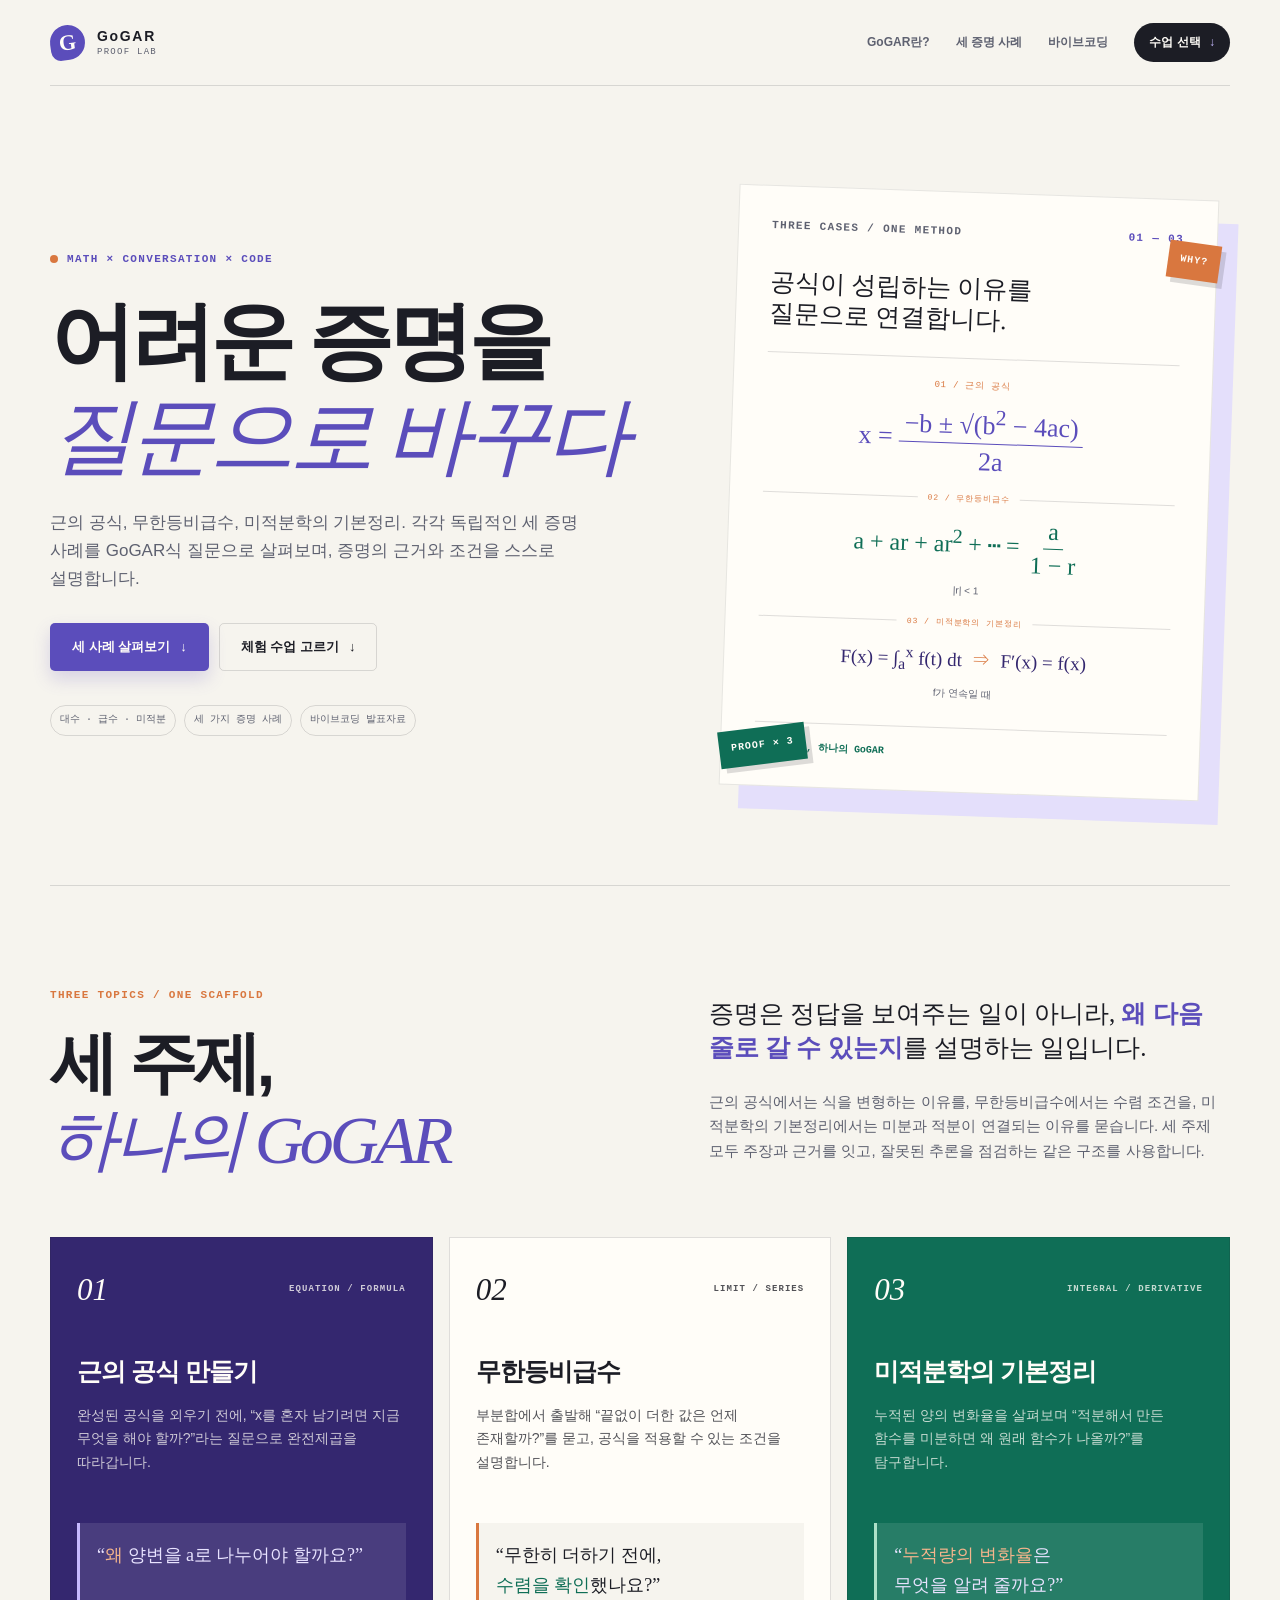
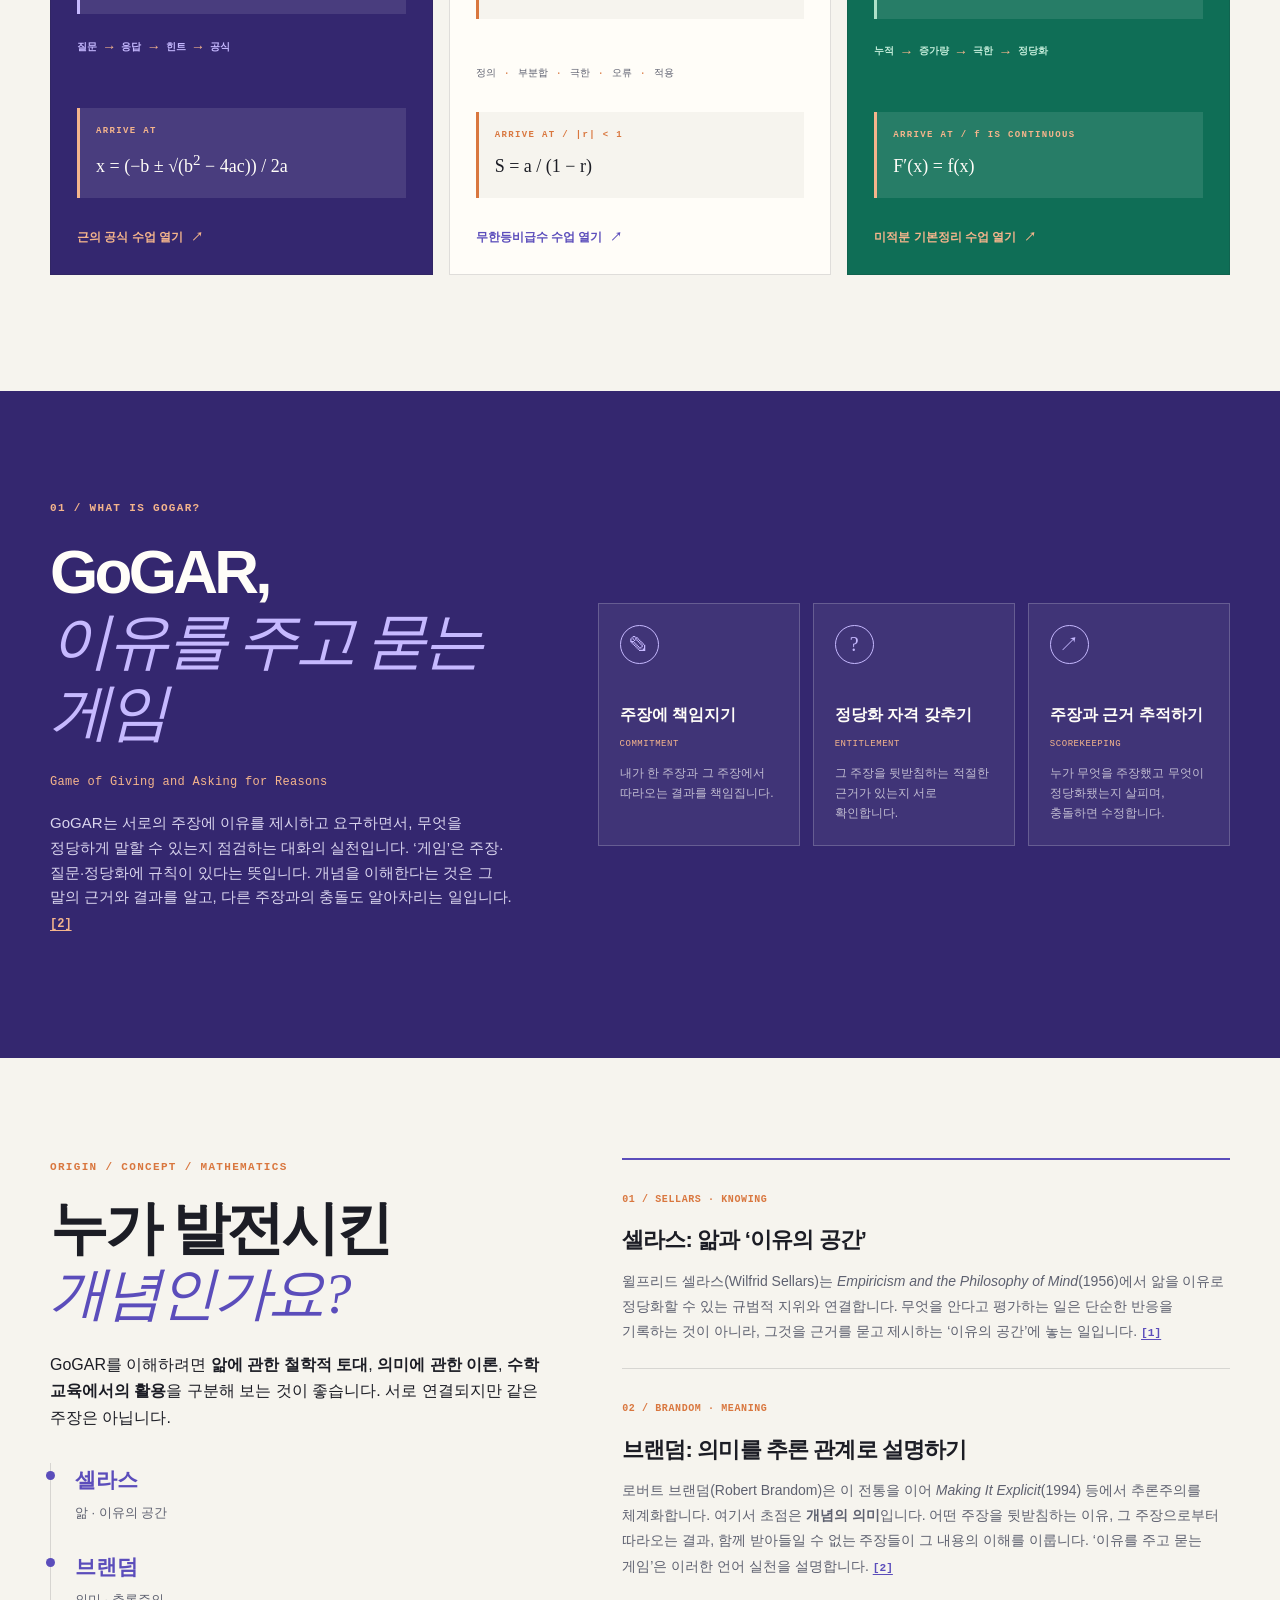
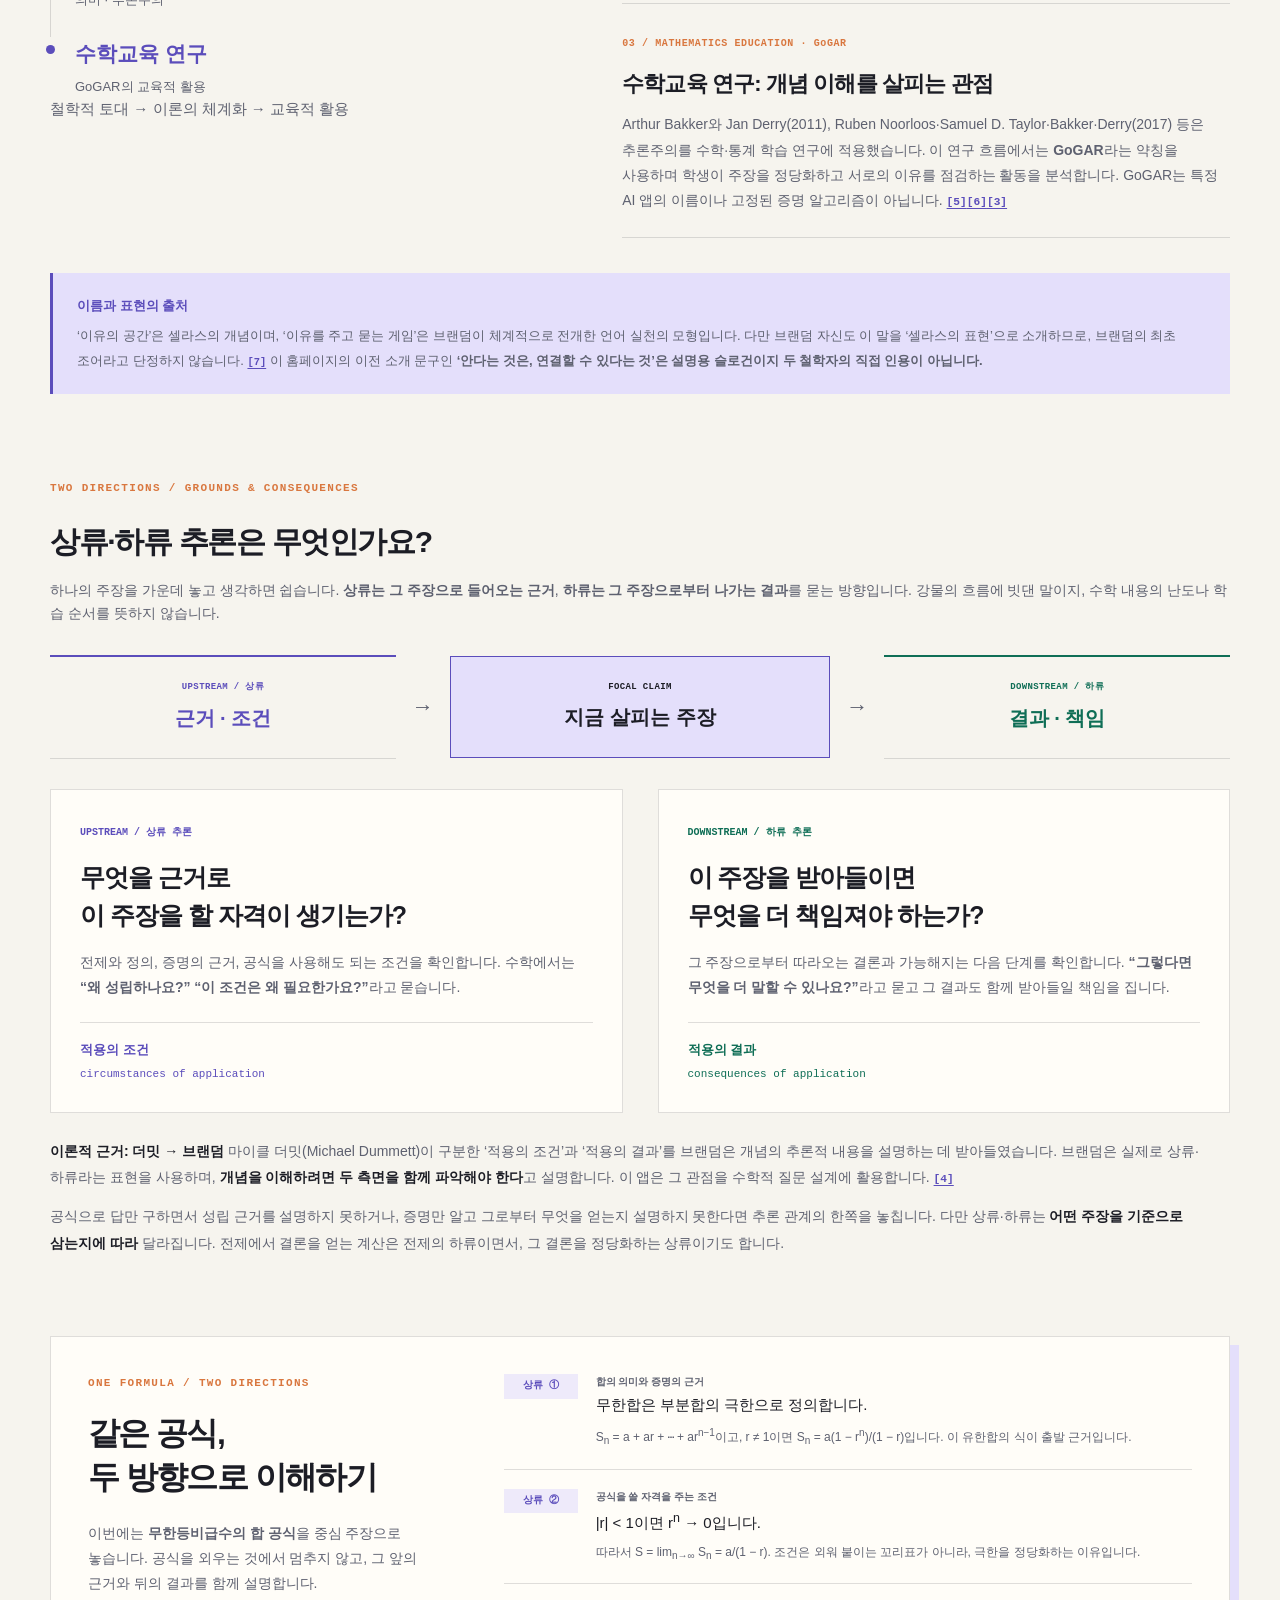
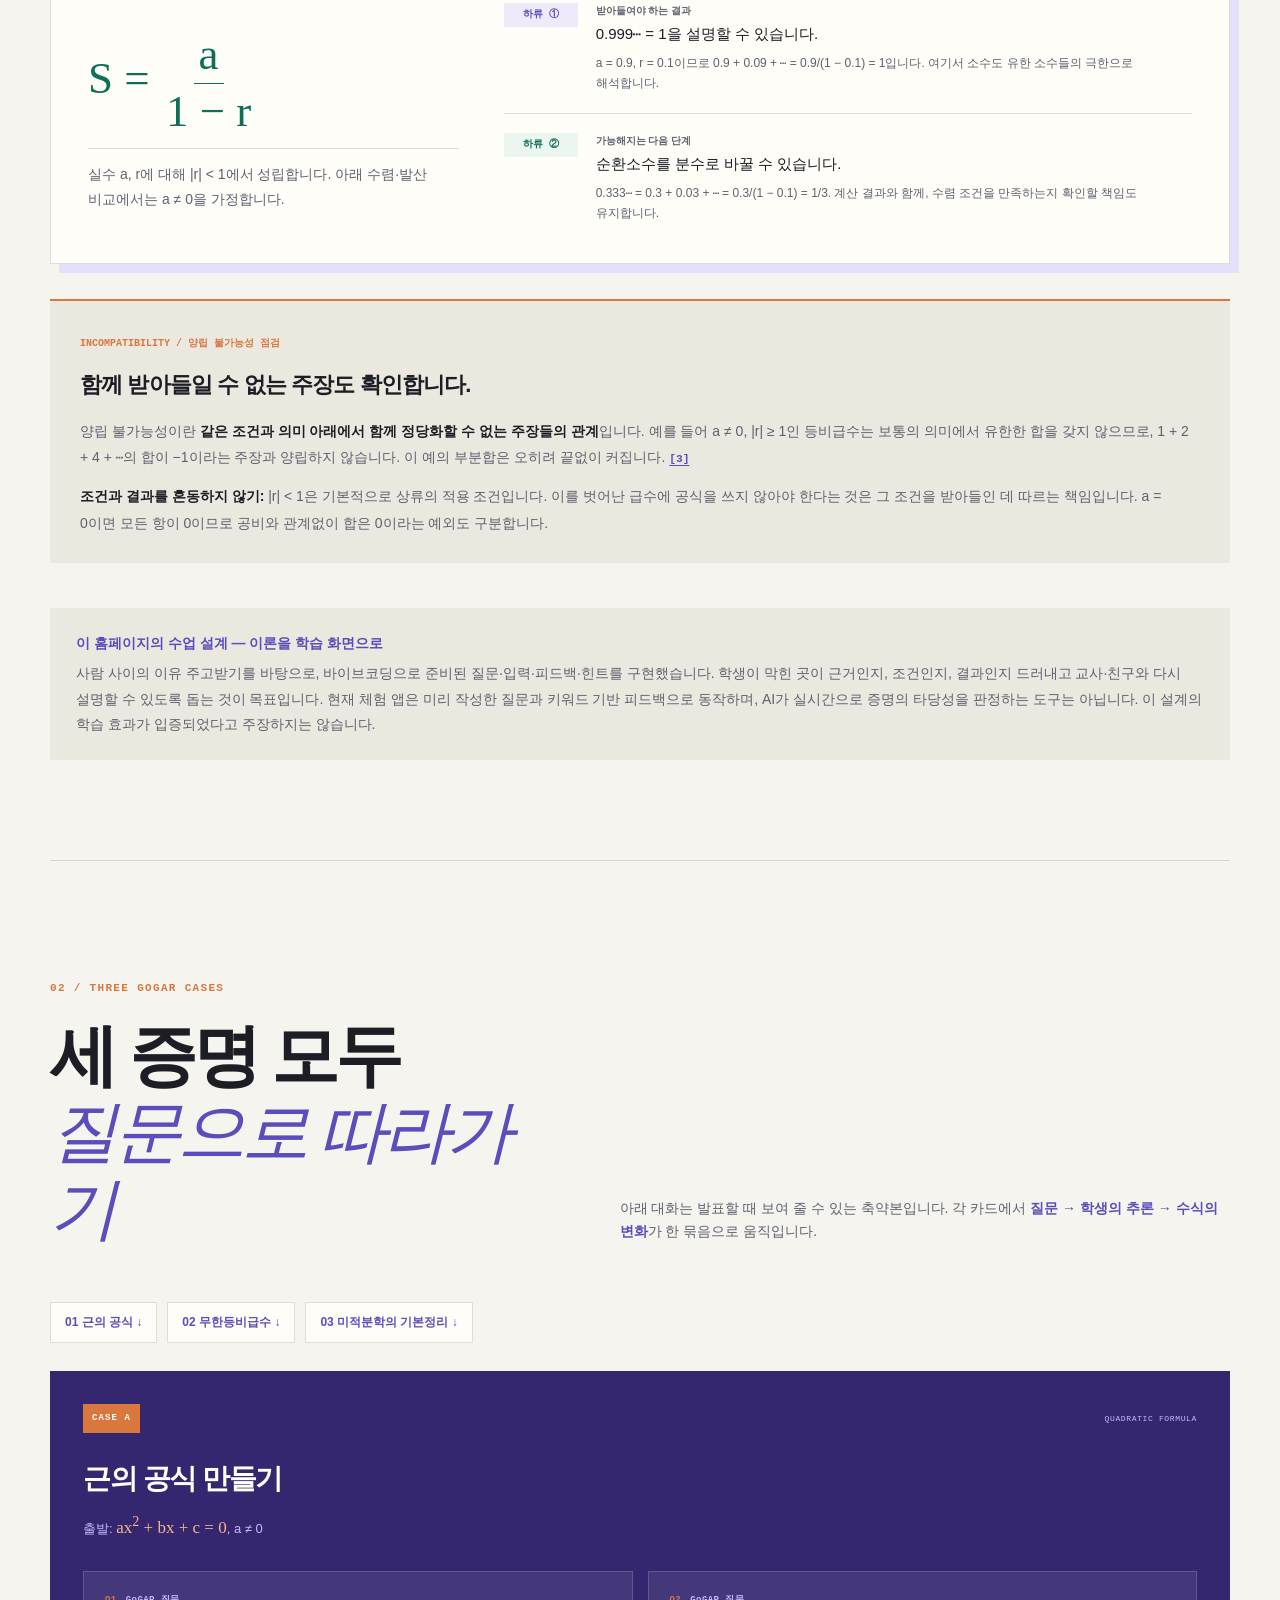
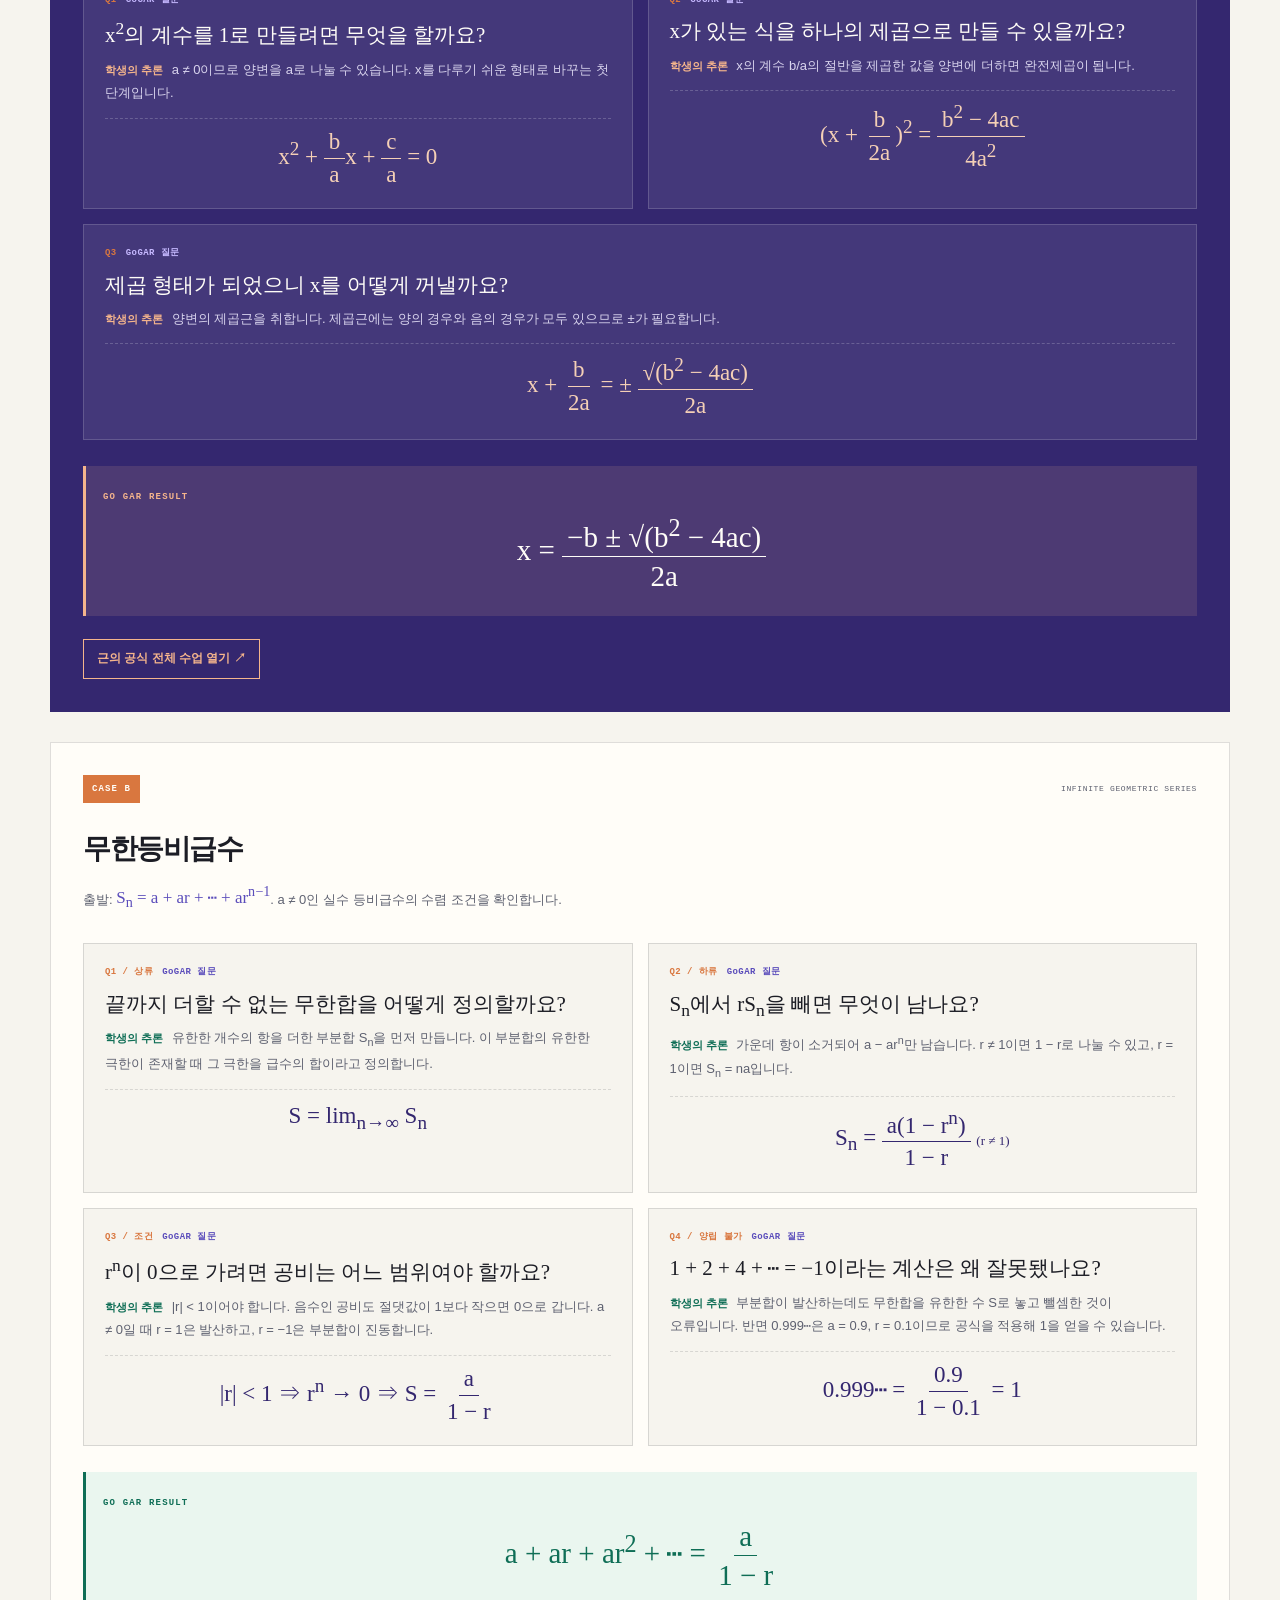
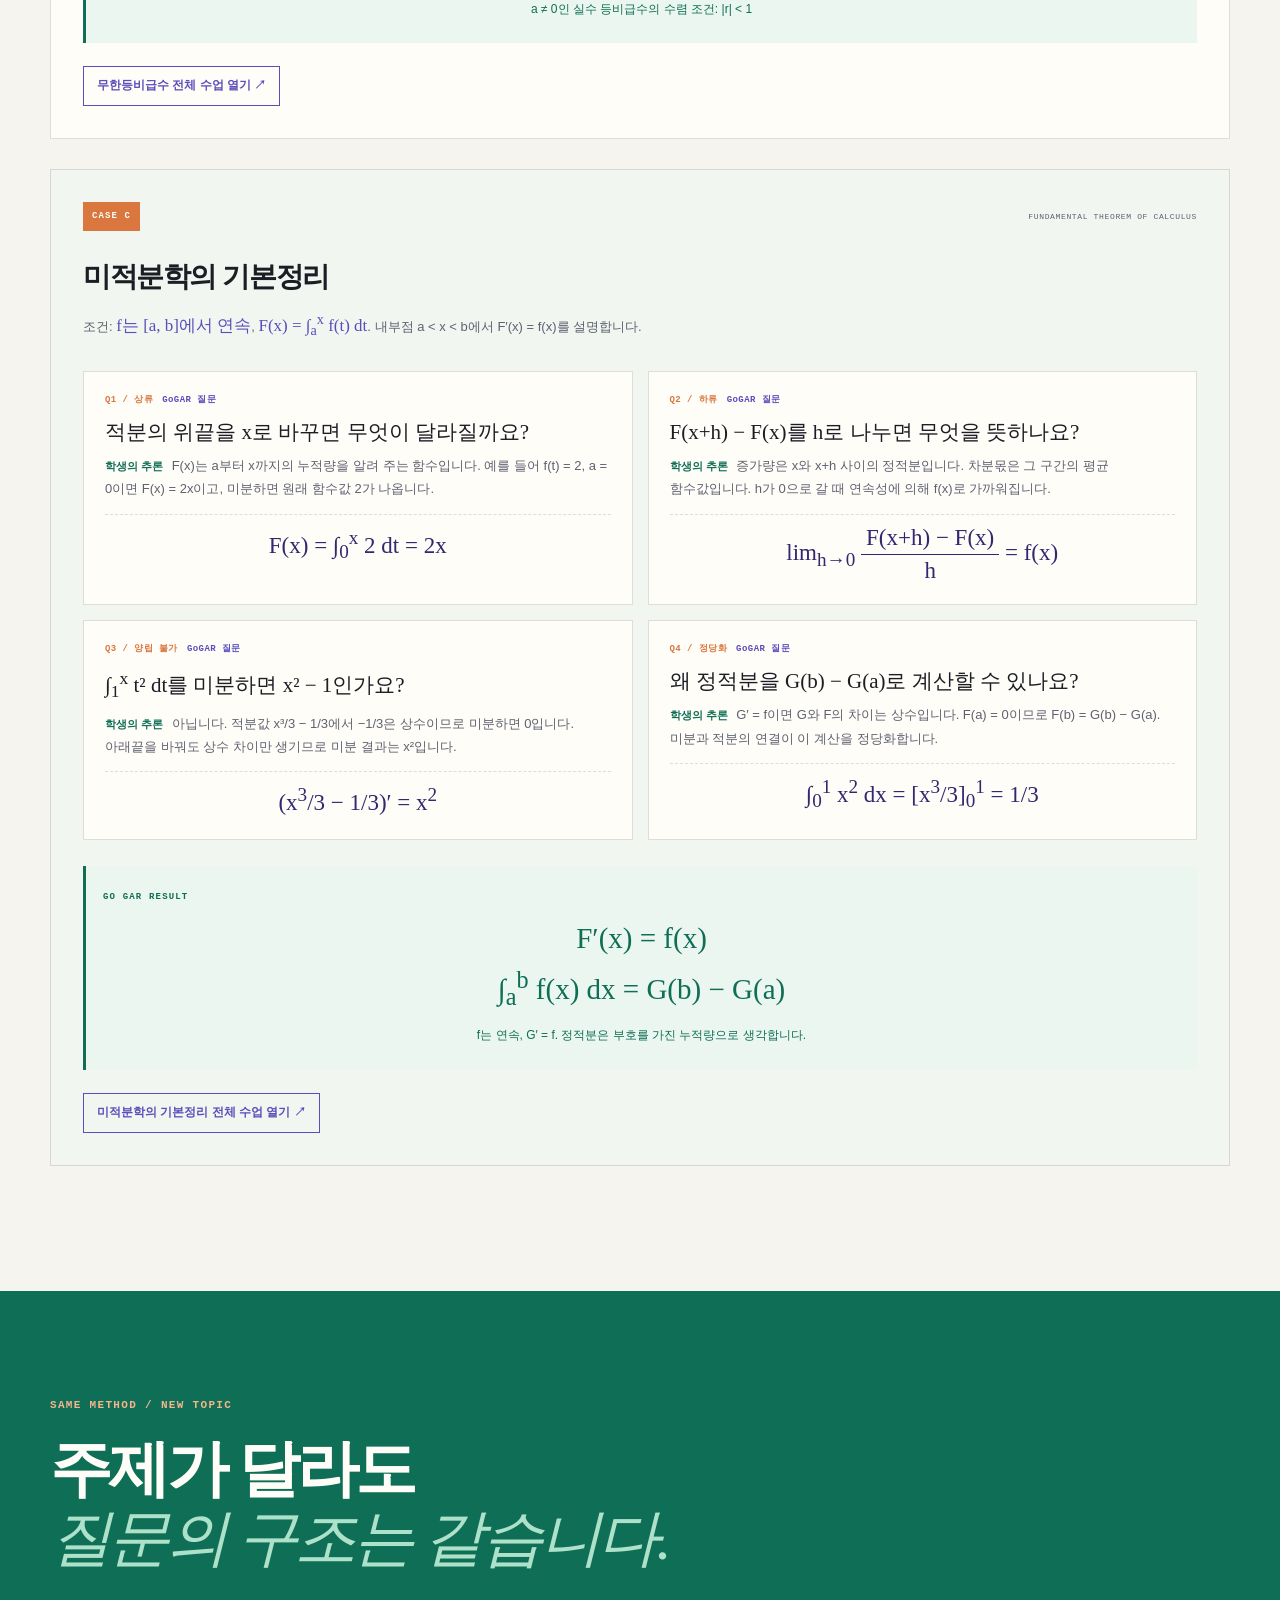
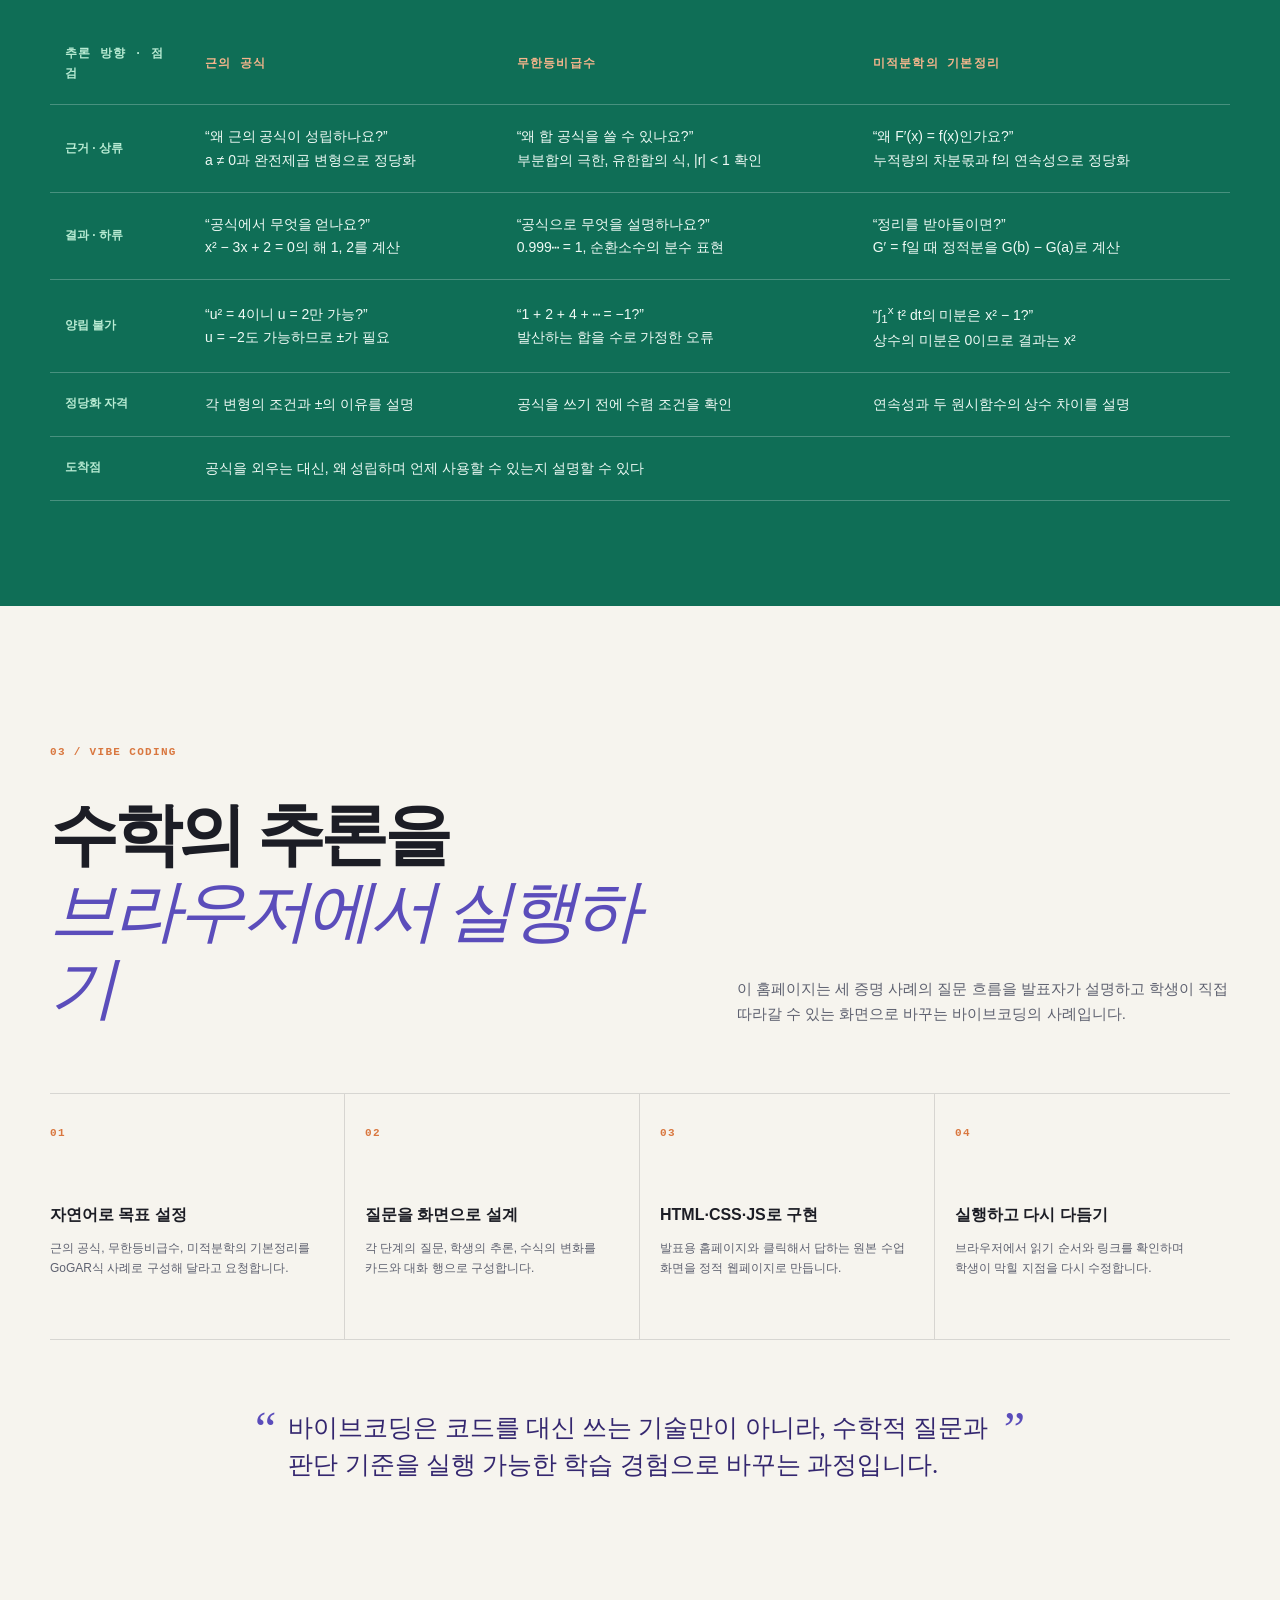
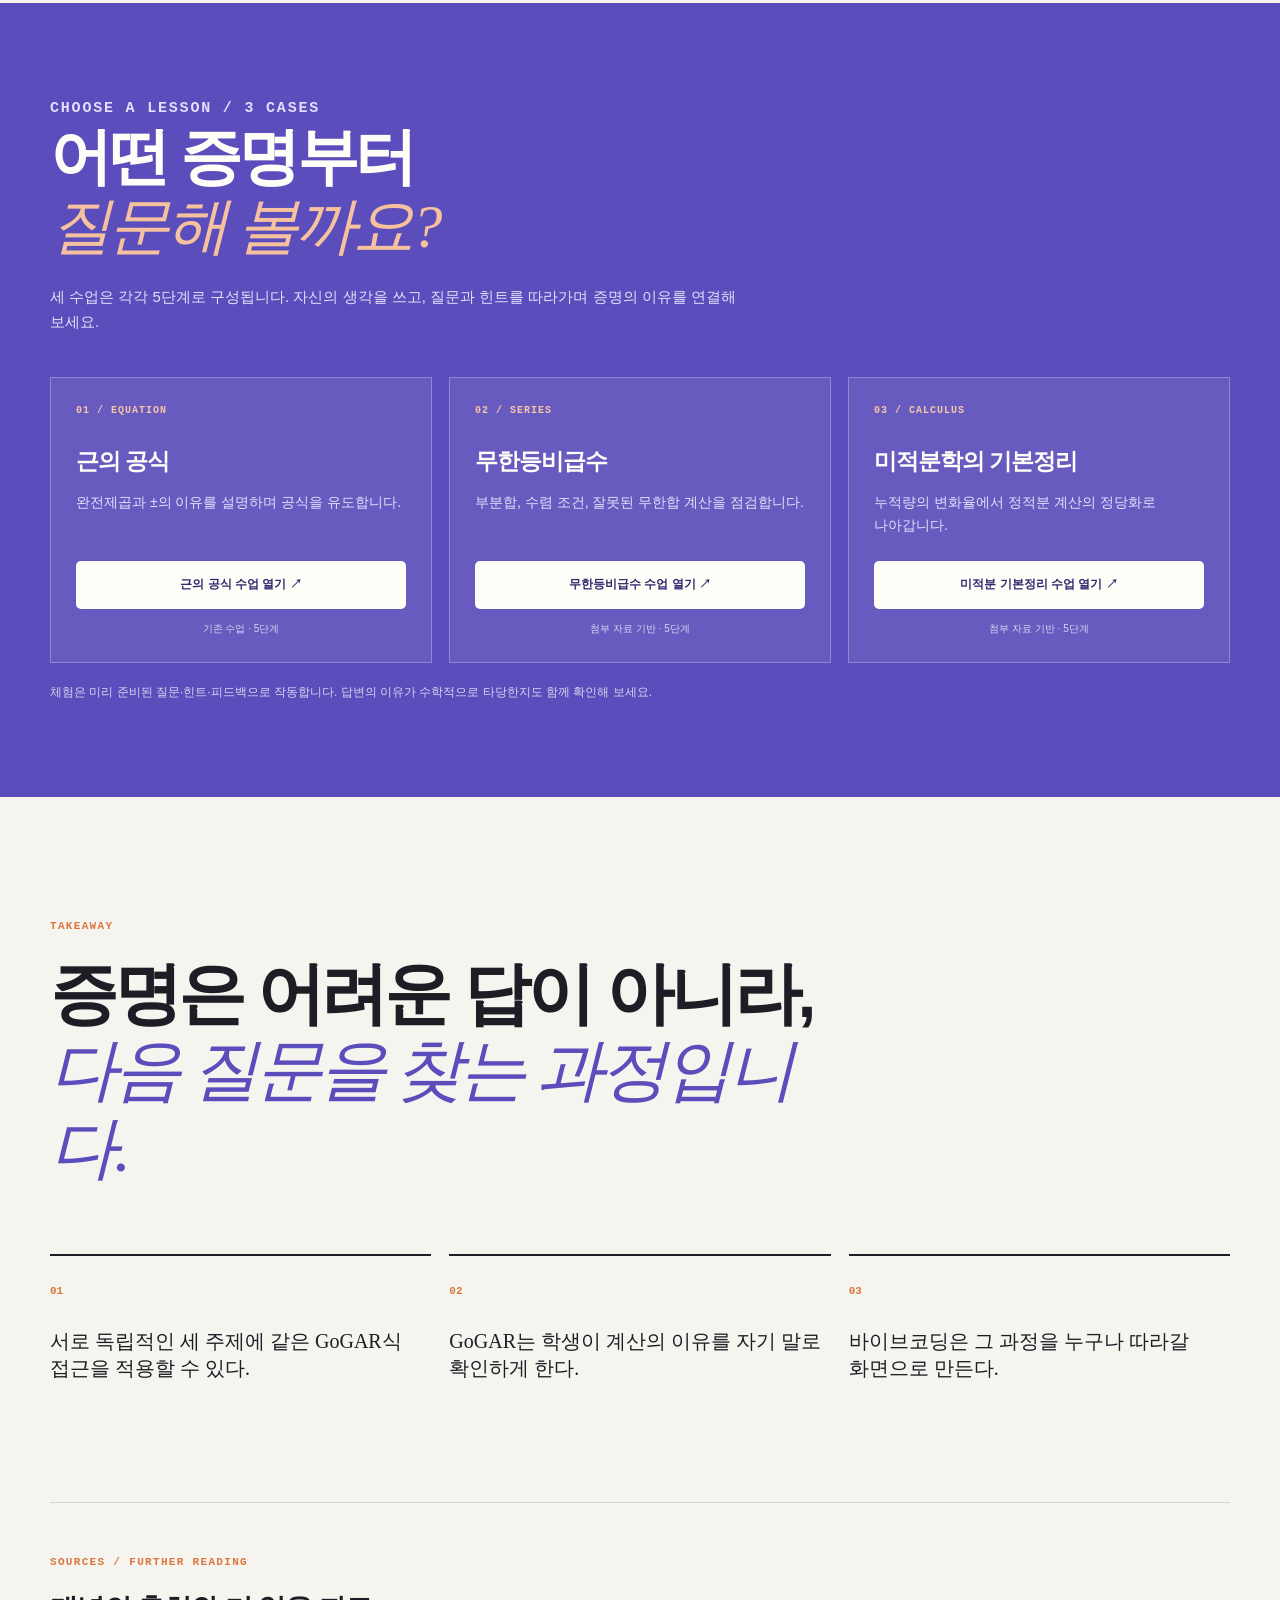
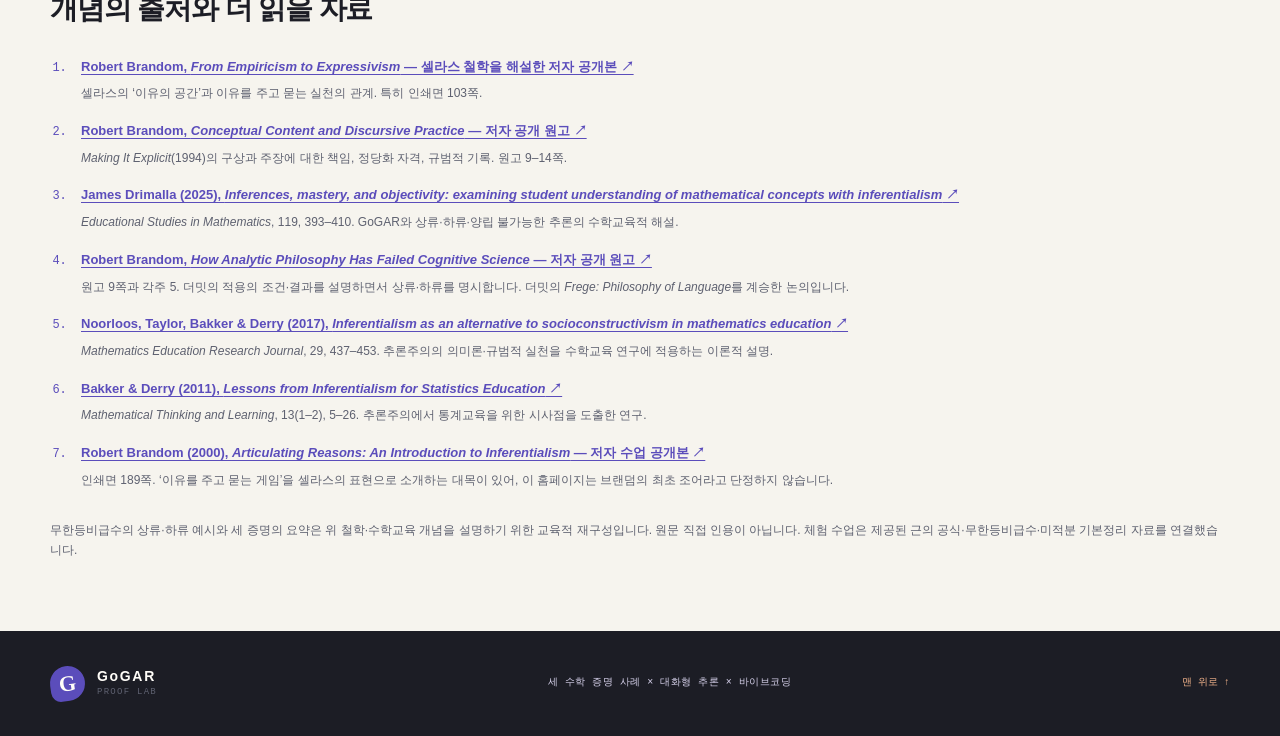
==== gogar/index.html @ d89d6dcf "Clarify GoGAR origins and upstream/downstream reasoning Separate Sellars on knowing, Brandom on mean" ====
<!doctype html>
<html lang="ko">
<head>
  <meta charset="utf-8">
  <meta name="viewport" content="width=device-width, initial-scale=1">
  <meta name="description" content="근의 공식, 무한등비급수, 미적분학의 기본정리를 GoGAR식 질문과 피드백으로 탐구하는 발표용 홈페이지입니다.">
  <title>GoGAR Proof Lab | 어려운 증명을 질문으로 바꾸다</title>
  <link rel="icon" href="favicon.svg" type="image/svg+xml">
  <link rel="stylesheet" href="styles.css?v=gogar-theory-20261019-r3">
</head>
<body>
  <div class="site-shell">
    <header class="site-header" id="top">
      <a class="brand" href="#top" aria-label="GoGAR Proof Lab 홈">
        <span class="brand-mark">G</span>
        <span><strong>GoGAR</strong><small>PROOF LAB</small></span>
      </a>
      <button class="menu-toggle" type="button" aria-expanded="false" aria-controls="site-nav">메뉴</button>
      <nav class="site-nav" id="site-nav" aria-label="주요 메뉴">
        <a href="#gogar">GoGAR란?</a>
        <a href="#cases">세 증명 사례</a>
        <a href="#vibe-coding">바이브코딩</a>
        <a class="nav-cta" href="#lessons">수업 선택 <span aria-hidden="true">↓</span></a>
      </nav>
    </header>

    <main>
      <section class="hero section-grid" aria-labelledby="hero-title">
        <div class="hero-copy reveal">
          <p class="eyebrow"><span class="eyebrow-dot"></span> MATH × CONVERSATION × CODE</p>
          <h1 id="hero-title">어려운 증명을<br><em>질문으로 바꾸다</em></h1>
          <p class="hero-lede">근의 공식, 무한등비급수, 미적분학의 기본정리. 각각 독립적인 세 증명 사례를 GoGAR식 질문으로 살펴보며, 증명의 근거와 조건을 스스로 설명합니다.</p>
          <div class="hero-actions">
            <a class="button button-primary" href="#cases">세 사례 살펴보기 <span aria-hidden="true">↓</span></a>
            <a class="button button-ghost" href="#lessons">체험 수업 고르기 <span aria-hidden="true">↓</span></a>
          </div>
          <div class="hero-meta" aria-label="자료의 특징">
            <span>대수 · 급수 · 미적분</span><span>세 가지 증명 사례</span><span>바이브코딩 발표자료</span>
          </div>
        </div>

        <div class="hero-visual reveal reveal-delay-1" aria-label="세 증명 사례 미리보기">
          <div class="formula-card three-formula-card">
            <div class="formula-card-top"><span class="mini-label">THREE CASES / ONE METHOD</span><span class="card-index">01 — 03</span></div>
            <p class="formula-question">공식이 성립하는 이유를<br>질문으로 연결합니다.</p>
            <div class="equation-stack case-equation-stack">
              <p class="hero-formula-label">01 / 근의 공식</p>
              <div class="equation-line main-equation">x = <span class="fraction"><span>−b ± √(b<sup>2</sup> − 4ac)</span><span>2a</span></span></div>
              <div class="case-divider"><span>02 / 무한등비급수</span></div>
              <div class="equation-line series-equation">a + ar + ar<sup>2</sup> + ⋯ = <span class="fraction"><span>a</span><span>1 − r</span></span></div>
              <p class="hero-formula-condition">|r| &lt; 1</p>
              <div class="case-divider"><span>03 / 미적분학의 기본정리</span></div>
              <div class="equation-line ftc-equation">F(x) = ∫<sub>a</sub><sup>x</sup> f(t) dt <span class="formula-implies">⇒</span> F′(x) = f(x)</div>
              <p class="hero-formula-condition">f가 연속일 때</p>
            </div>
            <div class="formula-note"><span class="note-dot"></span> 세 주제, 하나의 GoGAR</div>
          </div>
          <div class="orbit orbit-one" aria-hidden="true"></div><div class="orbit orbit-two" aria-hidden="true"></div>
          <div class="floating-sticker sticker-why">WHY?</div><div class="floating-sticker sticker-proof">PROOF × 3</div>
        </div>
      </section>

      <section class="intro section-grid" id="cases" aria-labelledby="cases-title">
        <div class="section-heading reveal">
          <p class="section-kicker">THREE TOPICS / ONE SCAFFOLD</p>
          <h2 id="cases-title">세 주제,<br><em>하나의 GoGAR</em></h2>
        </div>
        <div class="intro-copy reveal reveal-delay-1">
          <p class="large-copy">증명은 정답을 보여주는 일이 아니라, <strong>왜 다음 줄로 갈 수 있는지</strong>를 설명하는 일입니다.</p>
          <p>근의 공식에서는 식을 변형하는 이유를, 무한등비급수에서는 수렴 조건을, 미적분학의 기본정리에서는 미분과 적분이 연결되는 이유를 묻습니다. 세 주제 모두 주장과 근거를 잇고, 잘못된 추론을 점검하는 같은 구조를 사용합니다.</p>
        </div>
      </section>

      <section class="route-cards route-cards-three content-width" aria-label="GoGAR식 증명 사례 세 가지">
        <article class="route-card route-gogar reveal" id="quadratic-route">
          <div class="route-card-head"><span class="route-number">01</span><span class="route-tag">EQUATION / FORMULA</span></div>
          <h3>근의 공식 만들기</h3>
          <p class="route-lede">완성된 공식을 외우기 전에, “x를 혼자 남기려면 지금 무엇을 해야 할까?”라는 질문으로 완전제곱을 따라갑니다.</p>
          <div class="question-quote">“<span>왜</span> 양변을 a로 나누어야 할까요?”</div>
          <div class="flow-line" aria-label="근의 공식 GoGAR 흐름"><span>질문</span><b>→</b><span>응답</span><b>→</b><span>힌트</span><b>→</b><span>공식</span></div>
          <div class="route-result route-result-dark"><span>ARRIVE AT</span><strong>x = (−b ± √(b<sup>2</sup> − 4ac)) / 2a</strong></div>
          <a class="text-link" href="lesson.html">근의 공식 수업 열기 <span>↗</span></a>
        </article>

        <article class="route-card route-textbook reveal reveal-delay-1" id="series-route">
          <div class="route-card-head"><span class="route-number">02</span><span class="route-tag">LIMIT / SERIES</span></div>
          <h3>무한등비급수</h3>
          <p class="route-lede">부분합에서 출발해 “끝없이 더한 값은 언제 존재할까?”를 묻고, 공식을 적용할 수 있는 조건을 설명합니다.</p>
          <div class="question-quote light-quote">“무한히 더하기 전에,<br><span>수렴을 확인</span>했나요?”</div>
          <div class="textbook-mini-steps" aria-label="무한등비급수 GoGAR 다섯 단계"><span>정의</span><i>·</i><span>부분합</span><i>·</i><span>극한</span><i>·</i><span>오류</span><i>·</i><span>적용</span></div>
          <div class="route-result"><span>ARRIVE AT / |r| &lt; 1</span><strong>S = a / (1 − r)</strong></div>
          <a class="text-link" href="series-lesson.html?v=20261019-r2">무한등비급수 수업 열기 <span>↗</span></a>
        </article>

        <article class="route-card route-gogar route-calculus reveal" id="ftc-route">
          <div class="route-card-head"><span class="route-number">03</span><span class="route-tag">INTEGRAL / DERIVATIVE</span></div>
          <h3>미적분학의 기본정리</h3>
          <p class="route-lede">누적된 양의 변화율을 살펴보며 “적분해서 만든 함수를 미분하면 왜 원래 함수가 나올까?”를 탐구합니다.</p>
          <div class="question-quote">“<span>누적량의 변화율</span>은<br>무엇을 알려 줄까요?”</div>
          <div class="flow-line" aria-label="미적분학의 기본정리 GoGAR 다섯 단계"><span>누적</span><b>→</b><span>증가량</span><b>→</b><span>극한</span><b>→</b><span>정당화</span></div>
          <div class="route-result route-result-dark"><span>ARRIVE AT / f IS CONTINUOUS</span><strong>F′(x) = f(x)</strong></div>
          <a class="text-link" href="ftc-lesson.html?v=20261019-r2">미적분 기본정리 수업 열기 <span>↗</span></a>
        </article>
      </section>

      <section class="gogar-explainer full-bleed" id="gogar" aria-labelledby="gogar-title">
        <div class="content-width explainer-inner">
          <div class="explainer-copy reveal">
            <p class="section-kicker light-kicker">01 / WHAT IS GOGAR?</p>
            <h2 id="gogar-title">GoGAR,<br><em>이유를 주고 묻는 게임</em></h2>
            <p class="gogar-full-name" lang="en">Game of Giving and Asking for Reasons</p>
            <p>GoGAR는 서로의 주장에 이유를 제시하고 요구하면서, 무엇을 정당하게 말할 수 있는지 점검하는 대화의 실천입니다. ‘게임’은 주장·질문·정당화에 규칙이 있다는 뜻입니다. 개념을 이해한다는 것은 그 말의 근거와 결과를 알고, 다른 주장과의 충돌도 알아차리는 일입니다. <a class="concept-cite" href="#gogar-source-2" aria-label="출처 2 보기">[2]</a></p>
          </div>
          <div class="principle-grid reveal reveal-delay-1">
            <article class="principle-card"><span class="principle-icon">✎</span><h3>주장에 책임지기</h3><p class="principle-term" lang="en">COMMITMENT</p><p>내가 한 주장과 그 주장에서 따라오는 결과를 책임집니다.</p></article>
            <article class="principle-card"><span class="principle-icon">?</span><h3>정당화 자격 갖추기</h3><p class="principle-term" lang="en">ENTITLEMENT</p><p>그 주장을 뒷받침하는 적절한 근거가 있는지 서로 확인합니다.</p></article>
            <article class="principle-card"><span class="principle-icon">↗</span><h3>주장과 근거 추적하기</h3><p class="principle-term" lang="en">SCOREKEEPING</p><p>누가 무엇을 주장했고 무엇이 정당화됐는지 살피며, 충돌하면 수정합니다.</p></article>
          </div>
        </div>
      </section>

      <section class="concept-section content-width" aria-labelledby="concept-origin-title">
        <div class="concept-origin reveal">
          <div class="concept-heading">
            <p class="section-kicker">ORIGIN / CONCEPT / MATHEMATICS</p>
            <h2 id="concept-origin-title">누가 발전시킨<br><em>개념인가요?</em></h2>
            <p>GoGAR를 이해하려면 <strong>앎에 관한 철학적 토대</strong>, <strong>의미에 관한 이론</strong>, <strong>수학교육에서의 활용</strong>을 구분해 보는 것이 좋습니다. 서로 연결되지만 같은 주장은 아닙니다.</p>
            <ol class="origin-route" aria-label="GoGAR의 사상적 전개"><li>셀라스 <small>앎 · 이유의 공간</small></li><li>브랜덤 <small>의미 · 추론주의</small></li><li>수학교육 연구 <small>GoGAR의 교육적 활용</small></li></ol>
            <p class="origin-caption">철학적 토대 → 이론의 체계화 → 교육적 활용</p>
          </div>
          <div class="origin-notes">
            <article><span>01 / SELLARS · KNOWING</span><h3>셀라스: 앎과 ‘이유의 공간’</h3><p>윌프리드 셀라스(Wilfrid Sellars)는 <cite>Empiricism and the Philosophy of Mind</cite>(1956)에서 앎을 이유로 정당화할 수 있는 규범적 지위와 연결합니다. 무엇을 안다고 평가하는 일은 단순한 반응을 기록하는 것이 아니라, 그것을 근거를 묻고 제시하는 ‘이유의 공간’에 놓는 일입니다. <a class="concept-cite" href="#gogar-source-1" aria-label="출처 1 보기">[1]</a></p></article>
            <article><span>02 / BRANDOM · MEANING</span><h3>브랜덤: 의미를 추론 관계로 설명하기</h3><p>로버트 브랜덤(Robert Brandom)은 이 전통을 이어 <cite>Making It Explicit</cite>(1994) 등에서 추론주의를 체계화합니다. 여기서 초점은 <strong>개념의 의미</strong>입니다. 어떤 주장을 뒷받침하는 이유, 그 주장으로부터 따라오는 결과, 함께 받아들일 수 없는 주장들이 그 내용의 이해를 이룹니다. ‘이유를 주고 묻는 게임’은 이러한 언어 실천을 설명합니다. <a class="concept-cite" href="#gogar-source-2" aria-label="출처 2 보기">[2]</a></p></article>
            <article><span>03 / MATHEMATICS EDUCATION · GoGAR</span><h3>수학교육 연구: 개념 이해를 살피는 관점</h3><p>Arthur Bakker와 Jan Derry(2011), Ruben Noorloos·Samuel D. Taylor·Bakker·Derry(2017) 등은 추론주의를 수학·통계 학습 연구에 적용했습니다. 이 연구 흐름에서는 <strong>GoGAR</strong>라는 약칭을 사용하며 학생이 주장을 정당화하고 서로의 이유를 점검하는 활동을 분석합니다. GoGAR는 특정 AI 앱의 이름이나 고정된 증명 알고리즘이 아닙니다. <a class="concept-cite" href="#gogar-source-5" aria-label="출처 5 보기">[5]</a><a class="concept-cite" href="#gogar-source-6" aria-label="출처 6 보기">[6]</a><a class="concept-cite" href="#gogar-source-3" aria-label="출처 3 보기">[3]</a></p></article>
          </div>
        </div>

        <p class="attribution-note reveal"><strong>이름과 표현의 출처</strong> ‘이유의 공간’은 셀라스의 개념이며, ‘이유를 주고 묻는 게임’은 브랜덤이 체계적으로 전개한 언어 실천의 모형입니다. 다만 브랜덤 자신도 이 말을 ‘셀라스의 표현’으로 소개하므로, 브랜덤의 최초 조어라고 단정하지 않습니다. <a class="concept-cite" href="#gogar-source-7" aria-label="출처 7 보기">[7]</a> 이 홈페이지의 이전 소개 문구인 <strong>‘안다는 것은, 연결할 수 있다는 것’은 설명용 슬로건이지 두 철학자의 직접 인용이 아닙니다.</strong></p>

        <div class="inference-heading reveal" id="inference-directions">
          <p class="section-kicker">TWO DIRECTIONS / GROUNDS &amp; CONSEQUENCES</p>
          <h3>상류·하류 추론은 무엇인가요?</h3>
          <p>하나의 주장을 가운데 놓고 생각하면 쉽습니다. <strong>상류는 그 주장으로 들어오는 근거</strong>, <strong>하류는 그 주장으로부터 나가는 결과</strong>를 묻는 방향입니다. 강물의 흐름에 빗댄 말이지, 수학 내용의 난도나 학습 순서를 뜻하지 않습니다.</p>
        </div>
        <div class="reason-flow reveal" aria-label="상류의 근거와 조건에서 중심 주장을 거쳐 하류의 결과와 책임으로"><span><small>UPSTREAM / 상류</small>근거 · 조건</span><b aria-hidden="true">→</b><span class="flow-claim"><small>FOCAL CLAIM</small>지금 살피는 주장</span><b aria-hidden="true">→</b><span><small>DOWNSTREAM / 하류</small>결과 · 책임</span></div>
        <div class="direction-grid reveal">
          <article><span>UPSTREAM / 상류 추론</span><h4>무엇을 근거로<br>이 주장을 할 자격이 생기는가?</h4><p>전제와 정의, 증명의 근거, 공식을 사용해도 되는 조건을 확인합니다. 수학에서는 <strong>“왜 성립하나요?” “이 조건은 왜 필요한가요?”</strong>라고 묻습니다.</p><p class="direction-term">적용의 조건<br><small>circumstances of application</small></p></article>
          <article><span>DOWNSTREAM / 하류 추론</span><h4>이 주장을 받아들이면<br>무엇을 더 책임져야 하는가?</h4><p>그 주장으로부터 따라오는 결론과 가능해지는 다음 단계를 확인합니다. <strong>“그렇다면 무엇을 더 말할 수 있나요?”</strong>라고 묻고 그 결과도 함께 받아들일 책임을 집니다.</p><p class="direction-term">적용의 결과<br><small>consequences of application</small></p></article>
        </div>
        <div class="theory-foundation reveal"><p><strong>이론적 근거: 더밋 → 브랜덤</strong> 마이클 더밋(Michael Dummett)이 구분한 ‘적용의 조건’과 ‘적용의 결과’를 브랜덤은 개념의 추론적 내용을 설명하는 데 받아들였습니다. 브랜덤은 실제로 상류·하류라는 표현을 사용하며, <strong>개념을 이해하려면 두 측면을 함께 파악해야 한다</strong>고 설명합니다. 이 앱은 그 관점을 수학적 질문 설계에 활용합니다. <a class="concept-cite" href="#gogar-source-4" aria-label="출처 4 보기">[4]</a></p><p>공식으로 답만 구하면서 성립 근거를 설명하지 못하거나, 증명만 알고 그로부터 무엇을 얻는지 설명하지 못한다면 추론 관계의 한쪽을 놓칩니다. 다만 상류·하류는 <strong>어떤 주장을 기준으로 삼는지에 따라</strong> 달라집니다. 전제에서 결론을 얻는 계산은 전제의 하류이면서, 그 결론을 정당화하는 상류이기도 합니다.</p></div>

        <div class="math-example reveal" id="series-reason-example" aria-labelledby="math-example-title">
          <div class="example-intro">
            <p class="section-kicker">ONE FORMULA / TWO DIRECTIONS</p>
            <h3 id="math-example-title">같은 공식,<br>두 방향으로 이해하기</h3>
            <p>이번에는 <strong>무한등비급수의 합 공식</strong>을 중심 주장으로 놓습니다. 공식을 외우는 것에서 멈추지 않고, 그 앞의 근거와 뒤의 결과를 함께 설명합니다.</p>
            <div class="example-formula">S = <span class="fraction"><span>a</span><span>1 − r</span></span></div>
            <p class="example-caption">실수 a, r에 대해 |r| &lt; 1에서 성립합니다. 아래 수렴·발산 비교에서는 a ≠ 0을 가정합니다.</p>
          </div>
          <ol class="reason-dialogue">
            <li><span>상류 ①</span><p><strong>합의 의미와 증명의 근거</strong> 무한합은 부분합의 극한으로 정의합니다.<small>S<sub>n</sub> = a + ar + ⋯ + ar<sup>n−1</sup>이고, r ≠ 1이면 S<sub>n</sub> = a(1 − r<sup>n</sup>)/(1 − r)입니다. 이 유한합의 식이 출발 근거입니다.</small></p></li>
            <li><span>상류 ②</span><p><strong>공식을 쓸 자격을 주는 조건</strong> |r| &lt; 1이면 r<sup>n</sup> → 0입니다.<small>따라서 S = lim<sub>n→∞</sub> S<sub>n</sub> = a/(1 − r). 조건은 외워 붙이는 꼬리표가 아니라, 극한을 정당화하는 이유입니다.</small></p></li>
            <li><span>하류 ①</span><p><strong>받아들여야 하는 결과</strong> 0.999⋯ = 1을 설명할 수 있습니다.<small>a = 0.9, r = 0.1이므로 0.9 + 0.09 + ⋯ = 0.9/(1 − 0.1) = 1입니다. 여기서 소수도 유한 소수들의 극한으로 해석합니다.</small></p></li>
            <li><span>하류 ②</span><p><strong>가능해지는 다음 단계</strong> 순환소수를 분수로 바꿀 수 있습니다.<small>0.333⋯ = 0.3 + 0.03 + ⋯ = 0.3/(1 − 0.1) = 1/3. 계산 결과와 함께, 수렴 조건을 만족하는지 확인할 책임도 유지합니다.</small></p></li>
          </ol>
        </div>
        <aside class="boundary-note reveal" aria-labelledby="boundary-title"><span>INCOMPATIBILITY / 양립 불가능성 점검</span><h3 id="boundary-title">함께 받아들일 수 없는 주장도 확인합니다.</h3><p>양립 불가능성이란 <strong>같은 조건과 의미 아래에서 함께 정당화할 수 없는 주장들의 관계</strong>입니다. 예를 들어 a ≠ 0, |r| ≥ 1인 등비급수는 보통의 의미에서 유한한 합을 갖지 않으므로, 1 + 2 + 4 + ⋯의 합이 −1이라는 주장과 양립하지 않습니다. 이 예의 부분합은 오히려 끝없이 커집니다. <a class="concept-cite" href="#gogar-source-3" aria-label="출처 3 보기">[3]</a></p><p><strong>조건과 결과를 혼동하지 않기:</strong> |r| &lt; 1은 기본적으로 상류의 적용 조건입니다. 이를 벗어난 급수에 공식을 쓰지 않아야 한다는 것은 그 조건을 받아들인 데 따르는 책임입니다. a = 0이면 모든 항이 0이므로 공비와 관계없이 합은 0이라는 예외도 구분합니다.</p></aside>
        <p class="concept-application reveal"><strong>이 홈페이지의 수업 설계 — 이론을 학습 화면으로</strong> 사람 사이의 이유 주고받기를 바탕으로, 바이브코딩으로 준비된 질문·입력·피드백·힌트를 구현했습니다. 학생이 막힌 곳이 근거인지, 조건인지, 결과인지 드러내고 교사·친구와 다시 설명할 수 있도록 돕는 것이 목표입니다. 현재 체험 앱은 미리 작성한 질문과 키워드 기반 피드백으로 동작하며, AI가 실시간으로 증명의 타당성을 판정하는 도구는 아닙니다. 이 설계의 학습 효과가 입증되었다고 주장하지는 않습니다.</p>
      </section>

      <section class="case-section content-width" aria-labelledby="case-title">
        <div class="case-heading reveal">
          <p class="section-kicker">02 / THREE GOGAR CASES</p>
          <h2 id="case-title">세 증명 모두<br><em>질문으로 따라가기</em></h2>
          <p>아래 대화는 발표할 때 보여 줄 수 있는 축약본입니다. 각 카드에서 <strong>질문 → 학생의 추론 → 수식의 변화</strong>가 한 묶음으로 움직입니다.</p>
        </div>

        <nav class="case-jump-links reveal" aria-label="증명 사례 바로가기"><a href="#quadratic-case">01 근의 공식 ↓</a><a href="#series-case">02 무한등비급수 ↓</a><a href="#ftc-case">03 미적분학의 기본정리 ↓</a></nav>
        <div class="case-grid case-grid-three">
          <article class="case-panel case-panel-quadratic reveal" id="quadratic-case">
            <div class="case-panel-head"><span class="case-badge">CASE A</span><span class="case-panel-type">QUADRATIC FORMULA</span></div>
            <h3>근의 공식 만들기</h3>
            <p class="case-condition">출발: <strong>ax<sup>2</sup> + bx + c = 0</strong>, a ≠ 0</p>
            <div class="dialogue-list">
              <div class="dialogue-row"><div class="dialogue-meta"><span>Q1</span><b>GoGAR 질문</b></div><p class="dialogue-question">x<sup>2</sup>의 계수를 1로 만들려면 무엇을 할까요?</p><p class="dialogue-answer"><strong>학생의 추론</strong> a ≠ 0이므로 양변을 a로 나눌 수 있습니다. x를 다루기 쉬운 형태로 바꾸는 첫 단계입니다.</p><div class="dialogue-math">x<sup>2</sup> + <span class="fraction"><span>b</span><span>a</span></span>x + <span class="fraction"><span>c</span><span>a</span></span> = 0</div></div>
              <div class="dialogue-row"><div class="dialogue-meta"><span>Q2</span><b>GoGAR 질문</b></div><p class="dialogue-question">x가 있는 식을 하나의 제곱으로 만들 수 있을까요?</p><p class="dialogue-answer"><strong>학생의 추론</strong> x의 계수 b/a의 절반을 제곱한 값을 양변에 더하면 완전제곱이 됩니다.</p><div class="dialogue-math">(x + <span class="fraction"><span>b</span><span>2a</span></span>)<sup>2</sup> = <span class="fraction"><span>b<sup>2</sup> − 4ac</span><span>4a<sup>2</sup></span></span></div></div>
              <div class="dialogue-row"><div class="dialogue-meta"><span>Q3</span><b>GoGAR 질문</b></div><p class="dialogue-question">제곱 형태가 되었으니 x를 어떻게 꺼낼까요?</p><p class="dialogue-answer"><strong>학생의 추론</strong> 양변의 제곱근을 취합니다. 제곱근에는 양의 경우와 음의 경우가 모두 있으므로 ±가 필요합니다.</p><div class="dialogue-math">x + <span class="fraction"><span>b</span><span>2a</span></span> = ± <span class="fraction"><span>√(b<sup>2</sup> − 4ac)</span><span>2a</span></span></div></div>
              <div class="case-result"><span>GO GAR RESULT</span><strong>x = <span class="fraction"><span>−b ± √(b<sup>2</sup> − 4ac)</span><span>2a</span></span></strong></div>
            </div>
            <a class="case-lesson-link" href="lesson.html">근의 공식 전체 수업 열기 ↗</a>
          </article>

          <article class="case-panel case-panel-series reveal" id="series-case">
            <div class="case-panel-head"><span class="case-badge">CASE B</span><span class="case-panel-type">INFINITE GEOMETRIC SERIES</span></div>
            <h3>무한등비급수</h3>
            <p class="case-condition">출발: <strong>S<sub>n</sub> = a + ar + ⋯ + ar<sup>n−1</sup></strong>. a ≠ 0인 실수 등비급수의 수렴 조건을 확인합니다.</p>
            <div class="dialogue-list">
              <div class="dialogue-row"><div class="dialogue-meta"><span>Q1 / 상류</span><b>GoGAR 질문</b></div><p class="dialogue-question">끝까지 더할 수 없는 무한합을 어떻게 정의할까요?</p><p class="dialogue-answer"><strong>학생의 추론</strong> 유한한 개수의 항을 더한 부분합 S<sub>n</sub>을 먼저 만듭니다. 이 부분합의 유한한 극한이 존재할 때 그 극한을 급수의 합이라고 정의합니다.</p><div class="dialogue-math">S = lim<sub>n→∞</sub> S<sub>n</sub></div></div>
              <div class="dialogue-row"><div class="dialogue-meta"><span>Q2 / 하류</span><b>GoGAR 질문</b></div><p class="dialogue-question">S<sub>n</sub>에서 rS<sub>n</sub>을 빼면 무엇이 남나요?</p><p class="dialogue-answer"><strong>학생의 추론</strong> 가운데 항이 소거되어 a − ar<sup>n</sup>만 남습니다. r ≠ 1이면 1 − r로 나눌 수 있고, r = 1이면 S<sub>n</sub> = na입니다.</p><div class="dialogue-math">S<sub>n</sub> = <span class="fraction"><span>a(1 − r<sup>n</sup>)</span><span>1 − r</span></span> <small>(r ≠ 1)</small></div></div>
              <div class="dialogue-row"><div class="dialogue-meta"><span>Q3 / 조건</span><b>GoGAR 질문</b></div><p class="dialogue-question">r<sup>n</sup>이 0으로 가려면 공비는 어느 범위여야 할까요?</p><p class="dialogue-answer"><strong>학생의 추론</strong> |r| &lt; 1이어야 합니다. 음수인 공비도 절댓값이 1보다 작으면 0으로 갑니다. a ≠ 0일 때 r = 1은 발산하고, r = −1은 부분합이 진동합니다.</p><div class="dialogue-math">|r| &lt; 1 ⇒ r<sup>n</sup> → 0 ⇒ S = <span class="fraction"><span>a</span><span>1 − r</span></span></div></div>
              <div class="dialogue-row"><div class="dialogue-meta"><span>Q4 / 양립 불가</span><b>GoGAR 질문</b></div><p class="dialogue-question">1 + 2 + 4 + ⋯ = −1이라는 계산은 왜 잘못됐나요?</p><p class="dialogue-answer"><strong>학생의 추론</strong> 부분합이 발산하는데도 무한합을 유한한 수 S로 놓고 뺄셈한 것이 오류입니다. 반면 0.999⋯은 a = 0.9, r = 0.1이므로 공식을 적용해 1을 얻을 수 있습니다.</p><div class="dialogue-math">0.999⋯ = <span class="fraction"><span>0.9</span><span>1 − 0.1</span></span> = 1</div></div>
              <div class="case-result"><span>GO GAR RESULT</span><strong>a + ar + ar<sup>2</sup> + ⋯ = <span class="fraction"><span>a</span><span>1 − r</span></span></strong><small>a ≠ 0인 실수 등비급수의 수렴 조건: |r| &lt; 1</small></div>
            </div>
            <a class="case-lesson-link" href="series-lesson.html?v=20261019-r2">무한등비급수 전체 수업 열기 ↗</a>
          </article>

          <article class="case-panel case-panel-ftc reveal" id="ftc-case">
            <div class="case-panel-head"><span class="case-badge">CASE C</span><span class="case-panel-type">FUNDAMENTAL THEOREM OF CALCULUS</span></div>
            <h3>미적분학의 기본정리</h3>
            <p class="case-condition">조건: <strong>f는 [a, b]에서 연속</strong>, <strong>F(x) = ∫<sub>a</sub><sup>x</sup> f(t) dt</strong>. 내부점 a &lt; x &lt; b에서 F′(x) = f(x)를 설명합니다.</p>
            <div class="dialogue-list">
              <div class="dialogue-row"><div class="dialogue-meta"><span>Q1 / 상류</span><b>GoGAR 질문</b></div><p class="dialogue-question">적분의 위끝을 x로 바꾸면 무엇이 달라질까요?</p><p class="dialogue-answer"><strong>학생의 추론</strong> F(x)는 a부터 x까지의 누적량을 알려 주는 함수입니다. 예를 들어 f(t) = 2, a = 0이면 F(x) = 2x이고, 미분하면 원래 함수값 2가 나옵니다.</p><div class="dialogue-math">F(x) = ∫<sub>0</sub><sup>x</sup> 2 dt = 2x</div></div>
              <div class="dialogue-row"><div class="dialogue-meta"><span>Q2 / 하류</span><b>GoGAR 질문</b></div><p class="dialogue-question">F(x+h) − F(x)를 h로 나누면 무엇을 뜻하나요?</p><p class="dialogue-answer"><strong>학생의 추론</strong> 증가량은 x와 x+h 사이의 정적분입니다. 차분몫은 그 구간의 평균 함수값입니다. h가 0으로 갈 때 연속성에 의해 f(x)로 가까워집니다.</p><div class="dialogue-math">lim<sub>h→0</sub> <span class="fraction"><span>F(x+h) − F(x)</span><span>h</span></span> = f(x)</div></div>
              <div class="dialogue-row"><div class="dialogue-meta"><span>Q3 / 양립 불가</span><b>GoGAR 질문</b></div><p class="dialogue-question">∫<sub>1</sub><sup>x</sup> t² dt를 미분하면 x² − 1인가요?</p><p class="dialogue-answer"><strong>학생의 추론</strong> 아닙니다. 적분값 x³/3 − 1/3에서 −1/3은 상수이므로 미분하면 0입니다. 아래끝을 바꿔도 상수 차이만 생기므로 미분 결과는 x²입니다.</p><div class="dialogue-math">(x<sup>3</sup>/3 − 1/3)′ = x<sup>2</sup></div></div>
              <div class="dialogue-row"><div class="dialogue-meta"><span>Q4 / 정당화</span><b>GoGAR 질문</b></div><p class="dialogue-question">왜 정적분을 G(b) − G(a)로 계산할 수 있나요?</p><p class="dialogue-answer"><strong>학생의 추론</strong> G′ = f이면 G와 F의 차이는 상수입니다. F(a) = 0이므로 F(b) = G(b) − G(a). 미분과 적분의 연결이 이 계산을 정당화합니다.</p><div class="dialogue-math">∫<sub>0</sub><sup>1</sup> x<sup>2</sup> dx = [x<sup>3</sup>/3]<sub>0</sub><sup>1</sup> = 1/3</div></div>
              <div class="case-result"><span>GO GAR RESULT</span><strong>F′(x) = f(x)<br>∫<sub>a</sub><sup>b</sup> f(x) dx = G(b) − G(a)</strong><small>f는 연속, G′ = f. 정적분은 부호를 가진 누적량으로 생각합니다.</small></div>
            </div>
            <a class="case-lesson-link" href="ftc-lesson.html?v=20261019-r2">미적분학의 기본정리 전체 수업 열기 ↗</a>
          </article>
        </div>
      </section>

      <section class="bridge-section full-bleed" aria-labelledby="bridge-title">
        <div class="content-width bridge-inner bridge-inner-three">
          <div class="bridge-heading reveal"><p class="section-kicker light-kicker">SAME METHOD / NEW TOPIC</p><h2 id="bridge-title">주제가 달라도<br><em>질문의 구조는 같습니다.</em></h2></div>
          <div class="bridge-table-wrap reveal reveal-delay-1">
            <table class="bridge-table">
              <thead><tr><th scope="col">추론 방향 · 점검</th><th scope="col">근의 공식</th><th scope="col">무한등비급수</th><th scope="col">미적분학의 기본정리</th></tr></thead>
              <tbody>
                <tr><th scope="row">근거 · 상류</th><td>“왜 근의 공식이 성립하나요?”<br>a ≠ 0과 완전제곱 변형으로 정당화</td><td>“왜 합 공식을 쓸 수 있나요?”<br>부분합의 극한, 유한합의 식, |r| &lt; 1 확인</td><td>“왜 F′(x) = f(x)인가요?”<br>누적량의 차분몫과 f의 연속성으로 정당화</td></tr>
                <tr><th scope="row">결과 · 하류</th><td>“공식에서 무엇을 얻나요?”<br>x² − 3x + 2 = 0의 해 1, 2를 계산</td><td>“공식으로 무엇을 설명하나요?”<br>0.999⋯ = 1, 순환소수의 분수 표현</td><td>“정리를 받아들이면?”<br>G′ = f일 때 정적분을 G(b) − G(a)로 계산</td></tr>
                <tr><th scope="row">양립 불가</th><td>“u² = 4이니 u = 2만 가능?”<br>u = −2도 가능하므로 ±가 필요</td><td>“1 + 2 + 4 + ⋯ = −1?”<br>발산하는 합을 수로 가정한 오류</td><td>“∫<sub>1</sub><sup>x</sup> t² dt의 미분은 x² − 1?”<br>상수의 미분은 0이므로 결과는 x²</td></tr>
                <tr><th scope="row">정당화 자격</th><td>각 변형의 조건과 ±의 이유를 설명</td><td>공식을 쓰기 전에 수렴 조건을 확인</td><td>연속성과 두 원시함수의 상수 차이를 설명</td></tr>
                <tr><th scope="row">도착점</th><td colspan="3">공식을 외우는 대신, 왜 성립하며 언제 사용할 수 있는지 설명할 수 있다</td></tr>
              </tbody>
            </table>
          </div>
        </div>
      </section>

      <section class="vibe-section content-width" id="vibe-coding" aria-labelledby="vibe-title">
        <div class="vibe-heading reveal">
          <p class="section-kicker">03 / VIBE CODING</p>
          <h2 id="vibe-title">수학의 추론을<br><em>브라우저에서 실행하기</em></h2>
          <p>이 홈페이지는 세 증명 사례의 질문 흐름을 발표자가 설명하고 학생이 직접 따라갈 수 있는 화면으로 바꾸는 바이브코딩의 사례입니다.</p>
        </div>
        <div class="vibe-timeline reveal reveal-delay-1">
          <article class="timeline-item"><span class="timeline-number">01</span><div><h3>자연어로 목표 설정</h3><p>근의 공식, 무한등비급수, 미적분학의 기본정리를 GoGAR식 사례로 구성해 달라고 요청합니다.</p></div></article>
          <article class="timeline-item"><span class="timeline-number">02</span><div><h3>질문을 화면으로 설계</h3><p>각 단계의 질문, 학생의 추론, 수식의 변화를 카드와 대화 행으로 구성합니다.</p></div></article>
          <article class="timeline-item"><span class="timeline-number">03</span><div><h3>HTML·CSS·JS로 구현</h3><p>발표용 홈페이지와 클릭해서 답하는 원본 수업 화면을 정적 웹페이지로 만듭니다.</p></div></article>
          <article class="timeline-item"><span class="timeline-number">04</span><div><h3>실행하고 다시 다듬기</h3><p>브라우저에서 읽기 순서와 링크를 확인하며 학생이 막힐 지점을 다시 수정합니다.</p></div></article>
        </div>
        <div class="vibe-quote reveal"><span>“</span><p>바이브코딩은 코드를 대신 쓰는 기술만이 아니라, 수학적 질문과 판단 기준을 실행 가능한 학습 경험으로 바꾸는 과정입니다.</p><span>”</span></div>
      </section>

      <section class="demo-section full-bleed" id="lessons" aria-labelledby="demo-title">
        <div class="content-width demo-inner demo-inner-three">
          <div class="reveal"><p class="section-kicker light-kicker">CHOOSE A LESSON / 3 CASES</p><h2 id="demo-title">어떤 증명부터<br><em>질문해 볼까요?</em></h2><p>세 수업은 각각 5단계로 구성됩니다. 자신의 생각을 쓰고, 질문과 힌트를 따라가며 증명의 이유를 연결해 보세요.</p></div>
          <div class="demo-lesson-grid">
            <article class="demo-action reveal"><span class="lesson-topic-number">01 / EQUATION</span><h3>근의 공식</h3><p>완전제곱과 ±의 이유를 설명하며 공식을 유도합니다.</p><a class="button button-light" href="lesson.html">근의 공식 수업 열기 ↗</a><small>기존 수업 · 5단계</small></article>
            <article class="demo-action reveal"><span class="lesson-topic-number">02 / SERIES</span><h3>무한등비급수</h3><p>부분합, 수렴 조건, 잘못된 무한합 계산을 점검합니다.</p><a class="button button-light" href="series-lesson.html?v=20261019-r2">무한등비급수 수업 열기 ↗</a><small>첨부 자료 기반 · 5단계</small></article>
            <article class="demo-action reveal"><span class="lesson-topic-number">03 / CALCULUS</span><h3>미적분학의 기본정리</h3><p>누적량의 변화율에서 정적분 계산의 정당화로 나아갑니다.</p><a class="button button-light" href="ftc-lesson.html?v=20261019-r2">미적분 기본정리 수업 열기 ↗</a><small>첨부 자료 기반 · 5단계</small></article>
          </div>
          <p class="demo-footnote">체험은 미리 준비된 질문·힌트·피드백으로 작동합니다. 답변의 이유가 수학적으로 타당한지도 함께 확인해 보세요.</p>
        </div>
      </section>

      <section class="closing-section content-width" aria-labelledby="closing-title">
        <p class="section-kicker">TAKEAWAY</p>
        <h2 id="closing-title">증명은 어려운 답이 아니라,<br><em>다음 질문을 찾는 과정입니다.</em></h2>
        <div class="takeaway-grid"><div><strong>01</strong><p>서로 독립적인 세 주제에 같은 GoGAR식 접근을 적용할 수 있다.</p></div><div><strong>02</strong><p>GoGAR는 학생이 계산의 이유를 자기 말로 확인하게 한다.</p></div><div><strong>03</strong><p>바이브코딩은 그 과정을 누구나 따라갈 화면으로 만든다.</p></div></div>
      </section>

      <section class="concept-sources content-width" id="gogar-sources" aria-labelledby="gogar-sources-title">
        <p class="section-kicker">SOURCES / FURTHER READING</p>
        <h2 id="gogar-sources-title">개념의 출처와 더 읽을 자료</h2>
        <ol>
          <li id="gogar-source-1"><a href="https://sites.pitt.edu/~rbrandom/Courses/2023%20Sellars/Sellars%20texts/FEE.pdf" target="_blank" rel="noopener noreferrer">Robert Brandom, <cite>From Empiricism to Expressivism</cite> — 셀라스 철학을 해설한 저자 공개본 ↗</a><p>셀라스의 ‘이유의 공간’과 이유를 주고 묻는 실천의 관계. 특히 인쇄면 103쪽.</p></li>
          <li id="gogar-source-2"><a href="https://sites.pitt.edu/~rbrandom/Texts/Conceptual_Content_and_Discursive_Practi.pdf" target="_blank" rel="noopener noreferrer">Robert Brandom, <cite>Conceptual Content and Discursive Practice</cite> — 저자 공개 원고 ↗</a><p><cite>Making It Explicit</cite>(1994)의 구상과 주장에 대한 책임, 정당화 자격, 규범적 기록. 원고 9–14쪽.</p></li>
          <li id="gogar-source-3"><a href="https://doi.org/10.1007/s10649-024-10377-7" target="_blank" rel="noopener noreferrer">James Drimalla (2025), <cite>Inferences, mastery, and objectivity: examining student understanding of mathematical concepts with inferentialism</cite> ↗</a><p><cite>Educational Studies in Mathematics</cite>, 119, 393–410. GoGAR와 상류·하류·양립 불가능한 추론의 수학교육적 해설.</p></li>
          <li id="gogar-source-4"><a href="https://sites.pitt.edu/~rbrandom/Texts/How_Analytic_Philosophy_Has_Failed_Cogni.pdf" target="_blank" rel="noopener noreferrer">Robert Brandom, <cite>How Analytic Philosophy Has Failed Cognitive Science</cite> — 저자 공개 원고 ↗</a><p>원고 9쪽과 각주 5. 더밋의 적용의 조건·결과를 설명하면서 상류·하류를 명시합니다. 더밋의 <cite>Frege: Philosophy of Language</cite>를 계승한 논의입니다.</p></li>
          <li id="gogar-source-5"><a href="https://doi.org/10.1007/s13394-017-0189-3" target="_blank" rel="noopener noreferrer">Noorloos, Taylor, Bakker &amp; Derry (2017), <cite>Inferentialism as an alternative to socioconstructivism in mathematics education</cite> ↗</a><p><cite>Mathematics Education Research Journal</cite>, 29, 437–453. 추론주의의 의미론·규범적 실천을 수학교육 연구에 적용하는 이론적 설명.</p></li>
          <li id="gogar-source-6"><a href="https://doi.org/10.1080/10986065.2011.538293" target="_blank" rel="noopener noreferrer">Bakker &amp; Derry (2011), <cite>Lessons from Inferentialism for Statistics Education</cite> ↗</a><p><cite>Mathematical Thinking and Learning</cite>, 13(1–2), 5–26. 추론주의에서 통계교육을 위한 시사점을 도출한 연구.</p></li>
          <li id="gogar-source-7"><a href="https://sites.pitt.edu/~rbrandom/Courses/2022%20Phil%20of%20Language/Reasons%20texts/Brandom_-_Articulating_Reasons.pdf" target="_blank" rel="noopener noreferrer">Robert Brandom (2000), <cite>Articulating Reasons: An Introduction to Inferentialism</cite> — 저자 수업 공개본 ↗</a><p>인쇄면 189쪽. ‘이유를 주고 묻는 게임’을 셀라스의 표현으로 소개하는 대목이 있어, 이 홈페이지는 브랜덤의 최초 조어라고 단정하지 않습니다.</p></li>
        </ol>
        <p class="source-note">무한등비급수의 상류·하류 예시와 세 증명의 요약은 위 철학·수학교육 개념을 설명하기 위한 교육적 재구성입니다. 원문 직접 인용이 아닙니다. 체험 수업은 제공된 근의 공식·무한등비급수·미적분 기본정리 자료를 연결했습니다.</p>
      </section>
    </main>

    <footer class="site-footer"><div class="content-width footer-inner"><div class="brand footer-brand"><span class="brand-mark">G</span><span><strong>GoGAR</strong><small>PROOF LAB</small></span></div><p>세 수학 증명 사례 × 대화형 추론 × 바이브코딩</p><a href="#top">맨 위로 ↑</a></div></footer>
  </div>
  <script src="script.js"></script>
</body>
</html>
---- gogar/styles.css ----
:root {
  --ink: #1c1d25;
  --ink-soft: #5e6170;
  --paper: #f6f4ee;
  --paper-deep: #ebe8df;
  --white: #fffdf8;
  --violet: #5b4dbb;
  --violet-deep: #34276f;
  --violet-soft: #e4dffb;
  --teal: #0f6e56;
  --orange: #d9773f;
  --line: rgba(28, 29, 37, .14);
  --serif: Georgia, "Times New Roman", serif;
  --sans: "Noto Sans KR", "Malgun Gothic", "Apple SD Gothic Neo", Arial, sans-serif;
  --mono: "SFMono-Regular", Consolas, "Liberation Mono", monospace;
  --max: 1180px;
}

* { box-sizing: border-box; }
html { scroll-behavior: smooth; }
body { margin: 0; background: var(--paper); color: var(--ink); font-family: var(--sans); line-height: 1.65; }
a { color: inherit; text-decoration: none; }
button { font: inherit; }
.site-shell { overflow: hidden; }
.content-width { width: min(var(--max), calc(100% - 64px)); margin: 0 auto; }
.section-grid { width: min(var(--max), calc(100% - 64px)); margin: 0 auto; display: grid; grid-template-columns: minmax(0, 1fr) minmax(420px, .9fr); gap: 80px; }

.site-header { width: min(var(--max), calc(100% - 64px)); margin: 0 auto; min-height: 86px; display: flex; align-items: center; justify-content: space-between; border-bottom: 1px solid var(--line); position: relative; z-index: 10; }
.brand { display: inline-flex; align-items: center; gap: 12px; line-height: 1; }
.brand-mark { width: 35px; height: 35px; display: inline-grid; place-items: center; color: var(--white); background: var(--violet); border-radius: 50% 50% 50% 10px; font-family: var(--serif); font-size: 22px; font-weight: 700; transform: rotate(-8deg); }
.brand strong, .brand small { display: block; }
.brand strong { font-size: 14px; letter-spacing: .12em; }
.brand small { margin-top: 5px; color: var(--ink-soft); font-family: var(--mono); font-size: 9px; letter-spacing: .14em; }
.site-nav { display: flex; align-items: center; gap: 26px; font-size: 12px; font-weight: 700; }
.site-nav > a:not(.nav-cta) { color: var(--ink-soft); transition: color .2s ease; }
.site-nav > a:not(.nav-cta):hover { color: var(--violet); }
.nav-cta { color: var(--white); background: var(--ink); padding: 10px 15px; border-radius: 999px; }
.nav-cta span { color: #c6b9ff; padding-left: 5px; }
.menu-toggle { display: none; border: 0; background: transparent; color: var(--ink); font-weight: 700; }

.hero { min-height: 650px; padding: 106px 0 92px; align-items: center; }
.eyebrow, .section-kicker, .route-tag, .mini-label, .card-index, .board-topline, .timeline-number { font-family: var(--mono); font-size: 11px; letter-spacing: .12em; font-weight: 700; }
.eyebrow { display: flex; align-items: center; gap: 9px; margin: 0 0 25px; color: var(--violet); }
.eyebrow-dot { width: 8px; height: 8px; background: var(--orange); border-radius: 50%; display: inline-block; }
h1, h2, h3, p { margin-top: 0; }
h1, h2 { letter-spacing: -.06em; line-height: 1.12; }
h1 { margin-bottom: 25px; font-size: clamp(49px, 7vw, 85px); font-weight: 600; }
h1 em, h2 em { color: var(--violet); font-family: var(--serif); font-style: italic; font-weight: 400; }
.hero-lede { max-width: 540px; margin-bottom: 30px; color: var(--ink-soft); font-size: 17px; word-break: keep-all; }
.hero-actions { display: flex; flex-wrap: wrap; gap: 10px; margin-bottom: 34px; }
.button { display: inline-flex; align-items: center; justify-content: center; gap: 10px; min-height: 48px; padding: 0 21px; border: 1px solid transparent; border-radius: 5px; font-size: 13px; font-weight: 800; transition: transform .2s ease, background .2s ease, border .2s ease; }
.button:hover { transform: translateY(-2px); }
.button-primary { color: var(--white); background: var(--violet); box-shadow: 0 8px 18px rgba(91, 77, 187, .2); }
.button-primary:hover { background: var(--violet-deep); }
.button-ghost { color: var(--ink); border-color: var(--line); background: transparent; }
.button-ghost:hover { border-color: var(--violet); color: var(--violet); }
.hero-meta { display: flex; flex-wrap: wrap; gap: 8px; color: var(--ink-soft); font-family: var(--mono); font-size: 10px; }
.hero-meta span { padding: 6px 9px; border: 1px solid var(--line); border-radius: 999px; }
.hero-visual { min-height: 470px; display: grid; place-items: center; position: relative; }
.formula-card { width: min(100%, 480px); min-height: 405px; padding: 30px 33px; background: var(--white); border: 1px solid rgba(28, 29, 37, .1); box-shadow: 20px 23px 0 var(--violet-soft); position: relative; z-index: 2; transform: rotate(2deg); }
.formula-card-top { display: flex; justify-content: space-between; color: var(--ink-soft); }
.card-index { color: var(--violet); }
.formula-question { margin: 58px 0 22px; font-family: var(--serif); font-size: 25px; line-height: 1.25; }
.equation-stack { padding: 20px 0 25px; border-top: 1px solid var(--line); border-bottom: 1px solid var(--line); text-align: center; }
.equation-line { font-family: var(--serif); white-space: nowrap; }
.muted-equation { color: var(--ink-soft); font-size: 22px; }
.equation-arrow { color: var(--orange); padding: 5px; font-family: var(--mono); }
.main-equation { color: var(--violet); font-size: 30px; }
.amgm-equation { color: var(--teal); font-size: 25px; }
.fraction { display: inline-flex; flex-direction: column; align-items: center; vertical-align: middle; line-height: 1.05; }
.fraction > span:first-child { padding: 0 5px 4px; border-bottom: 1.5px solid currentColor; }
.fraction > span:last-child { padding: 4px 5px 0; }
.case-divider { display: flex; align-items: center; gap: 10px; margin: 14px 0 9px; color: var(--orange); font-family: var(--mono); font-size: 8px; letter-spacing: .12em; }
.case-divider::before, .case-divider::after { content: ""; height: 1px; flex: 1; background: rgba(28, 29, 37, .14); }
.formula-note { display: flex; align-items: center; gap: 8px; padding-top: 17px; color: var(--teal); font-family: var(--mono); font-size: 10px; font-weight: 700; }
.note-dot { width: 8px; height: 8px; border-radius: 50%; background: var(--teal); }
.orbit { position: absolute; border: 1px solid rgba(91, 77, 187, .22); border-radius: 50%; transform: rotate(-26deg); }
.orbit-one { width: 390px; height: 170px; }
.orbit-two { width: 460px; height: 220px; transform: rotate(42deg); border-color: rgba(217, 119, 63, .25); }
.floating-sticker { position: absolute; z-index: 3; padding: 10px 12px; color: var(--white); font-family: var(--mono); font-size: 10px; font-weight: 700; letter-spacing: .1em; box-shadow: 5px 5px 0 rgba(28,29,37,.15); }
.sticker-why { top: 51px; right: 2%; background: var(--orange); transform: rotate(8deg); }
.sticker-proof { bottom: 30px; left: 2%; background: var(--teal); transform: rotate(-7deg); }

.intro { padding: 100px 0 58px; border-top: 1px solid var(--line); }
.section-kicker { margin-bottom: 20px; color: var(--orange); }
.section-heading h2, .case-heading h2, .vibe-heading h2, .closing-section h2 { margin-bottom: 0; font-size: clamp(40px, 5.6vw, 68px); font-weight: 600; }
.intro-copy { padding-top: 11px; max-width: 540px; color: var(--ink-soft); font-size: 15px; }
.large-copy { color: var(--ink); font-family: var(--serif); font-size: 25px; line-height: 1.35; }
.intro-copy strong { color: var(--violet); font-weight: 700; }
.route-cards { display: grid; grid-template-columns: 1fr 1fr; gap: 18px; padding-bottom: 116px; }
.route-card { min-height: 470px; padding: 31px; border: 1px solid var(--line); position: relative; overflow: hidden; }
.route-gogar { color: var(--white); background: var(--violet-deep); }
.route-textbook { background: var(--white); }
.route-card-head { display: flex; justify-content: space-between; align-items: center; margin-bottom: 57px; }
.route-number { font-family: var(--serif); font-size: 31px; font-style: italic; }
.route-tag { font-size: 9px; opacity: .76; }
.route-card h3 { margin-bottom: 12px; font-size: 27px; letter-spacing: -.04em; }
.route-lede { max-width: 450px; min-height: 78px; margin-bottom: 25px; font-size: 14px; line-height: 1.65; opacity: .76; word-break: keep-all; }
.question-quote { margin-bottom: 22px; padding: 18px 17px; color: #e8e3ff; background: rgba(255,255,255,.1); border-left: 3px solid #c6b9ff; font-family: var(--serif); font-size: 20px; }
.question-quote span { color: #f5b58c; }
.light-quote { color: var(--ink); background: var(--paper); border-left-color: var(--orange); }
.light-quote span { color: var(--teal); }
.flow-line { display: flex; align-items: center; flex-wrap: wrap; gap: 8px; margin-bottom: 22px; color: #c6b9ff; font-family: var(--mono); font-size: 10px; font-weight: 700; }
.flow-line b { color: #f5b58c; font-size: 14px; }
.textbook-mini-steps { display: flex; flex-wrap: wrap; align-items: center; gap: 8px; margin: 25px 0 30px; color: var(--ink-soft); font-family: var(--mono); font-size: 10px; }
.textbook-mini-steps i { color: var(--orange); font-style: normal; }
.route-result { margin-bottom: 30px; padding: 16px; background: var(--paper); border-left: 3px solid var(--orange); }
.route-result span { display: block; margin-bottom: 9px; color: var(--orange); font-family: var(--mono); font-size: 9px; font-weight: 700; letter-spacing: .15em; }
.route-result strong { display: block; color: var(--ink); font-family: var(--serif); font-size: 21px; font-weight: 400; }
.route-result-dark { color: var(--white); background: rgba(255,255,255,.1); border-left-color: #f5b58c; }
.route-result-dark span { color: #f5b58c; }
.route-result-dark strong { color: var(--white); }
.text-link { display: inline-flex; gap: 8px; align-items: center; color: var(--violet); font-size: 12px; font-weight: 800; }
.route-gogar .text-link { color: #f5b58c; }
.text-link span { transition: transform .2s ease; }
.text-link:hover span { transform: translate(3px, -3px); }

.full-bleed { width: 100%; }
.gogar-explainer { color: var(--white); background: var(--violet-deep); }
.explainer-inner { display: grid; grid-template-columns: .85fr 1.15fr; gap: 80px; padding-top: 108px; padding-bottom: 108px; }
.light-kicker { color: #f5b58c; }
.explainer-copy h2, .bridge-heading h2, .demo-inner h2 { margin-bottom: 26px; font-size: clamp(40px, 5vw, 62px); font-weight: 600; }
.explainer-copy h2 em, .bridge-heading h2 em, .demo-inner h2 em { color: #c6b9ff; }
.explainer-copy > p:last-child { max-width: 490px; color: #d9d4ee; font-size: 15px; word-break: keep-all; }
.principle-grid { display: grid; grid-template-columns: repeat(3, 1fr); gap: 13px; align-self: end; }
.principle-card { min-height: 238px; padding: 21px; border: 1px solid rgba(255,255,255,.2); background: rgba(255,255,255,.06); }
.principle-icon { display: grid; width: 39px; height: 39px; place-items: center; margin-bottom: 38px; border: 1px solid #c6b9ff; border-radius: 50%; color: #c6b9ff; font-family: var(--serif); font-size: 20px; }
.principle-card h3 { margin-bottom: 9px; font-size: 16px; }
.principle-card p { margin: 0; color: #c1bdd2; font-size: 12px; line-height: 1.65; word-break: keep-all; }

/* GoGAR: provenance, a mathematical example, and the three inferential directions. */
section[id], li[id] { scroll-margin-top: 30px; }
.explainer-copy > .gogar-full-name { margin: 0 0 19px; color: #f5b58c; font-family: var(--mono); font-size: 12px; line-height: 1.6; letter-spacing: .025em; }
.principle-card > .principle-term { margin: 0 0 12px; color: #f5b58c; font-family: var(--mono); font-size: 9px; letter-spacing: .06em; }
.principle-grid { align-self: center; }
.concept-cite { color: var(--violet); font-family: var(--mono); font-size: .8em; font-weight: 700; white-space: nowrap; text-decoration: underline; text-underline-offset: 3px; }
.gogar-explainer .concept-cite { color: #f5b58c; }
.concept-section { padding-top: 100px; padding-bottom: 100px; border-bottom: 1px solid var(--line); }
.concept-origin { display: grid; grid-template-columns: .9fr 1.1fr; gap: 75px; align-items: start; }
.concept-heading h2 { margin: 0 0 25px; font-size: clamp(38px, 4.6vw, 58px); font-weight: 600; }
.concept-heading > p:last-child { margin: 0; color: var(--ink-soft); font-size: 15px; word-break: keep-all; }
.concept-heading strong { color: var(--ink); font-weight: 700; }
.origin-notes { border-top: 2px solid var(--violet); }
.origin-notes article { padding: 24px 0; border-bottom: 1px solid var(--line); }
.origin-notes article > span { color: var(--orange); font-family: var(--mono); font-size: 10px; font-weight: 700; letter-spacing: .06em; }
.origin-notes h3 { margin: 12px 0 10px; font-size: 22px; letter-spacing: -.04em; }
.origin-notes p { margin: 0; color: var(--ink-soft); font-size: 14px; line-height: 1.8; word-break: keep-all; }
.origin-route { margin: 32px 0 0; padding: 0; list-style: none; }
.origin-route li { position: relative; padding: 0 0 27px 24px; border-left: 1px solid var(--line); color: var(--violet); font-size: 21px; font-weight: 700; }
.origin-route li::before { position: absolute; top: 8px; left: -5px; width: 9px; height: 9px; border-radius: 50%; background: var(--violet); content: ''; }
.origin-route li:last-child { padding-bottom: 0; border-color: transparent; }
.origin-route small { display: block; margin-top: 4px; color: var(--ink-soft); font-size: 13px; font-weight: 400; }
.concept-heading .origin-caption { margin-top: 24px; font-size: 12px; }
.attribution-note { margin: 35px 0 0; padding: 21px 24px; border-left: 3px solid var(--violet); color: var(--ink-soft); background: var(--violet-soft); font-size: 13px; line-height: 1.9; word-break: keep-all; }
.attribution-note > strong:first-child { display: block; margin-bottom: 5px; color: var(--violet); }
#inference-directions, #series-reason-example { scroll-margin-top: 35px; }
.reason-flow { display: grid; grid-template-columns: 1fr 30px 1.1fr 30px 1fr; align-items: center; gap: 12px; margin: 30px 0; text-align: center; }
.reason-flow > span { padding: 23px 14px; border-top: 2px solid var(--violet); border-bottom: 1px solid var(--line); color: var(--violet); font-size: 20px; font-weight: 700; }
.reason-flow > span:last-child { border-top-color: var(--teal); color: var(--teal); }
.reason-flow > .flow-claim { border: 1px solid var(--violet); background: var(--violet-soft); color: var(--ink); }
.reason-flow small { display: block; margin-bottom: 7px; font-family: var(--mono); font-size: 9px; letter-spacing: .04em; }
.reason-flow > b { color: var(--ink-soft); font-size: 22px; font-weight: 400; }
.direction-grid { display: grid; grid-template-columns: repeat(2, minmax(0, 1fr)); gap: 35px; }
.direction-grid article { padding: 27px 29px; border: 1px solid var(--line); background: var(--white); }
.direction-grid article > span { color: var(--violet); font-family: var(--mono); font-size: 10px; font-weight: 700; }
.direction-grid article:nth-child(2) > span { color: var(--teal); }
.direction-grid h4 { margin: 16px 0; font-size: clamp(20px, 2vw, 25px); line-height: 1.5; letter-spacing: -.04em; }
.direction-grid p { margin: 0; color: var(--ink-soft); font-size: 14px; line-height: 1.8; word-break: keep-all; }
.direction-grid .direction-term { margin-top: 21px; padding-top: 15px; border-top: 1px solid var(--line); color: var(--violet); font-size: 13px; font-weight: 700; }
.direction-grid article:nth-child(2) .direction-term { color: var(--teal); }
.direction-term small { font-family: var(--mono); font-size: 11px; font-weight: 400; overflow-wrap: anywhere; }
.theory-foundation { margin-top: 25px; color: var(--ink-soft); font-size: 14px; line-height: 1.9; word-break: keep-all; }
.theory-foundation p { margin: 0 0 12px; }
.theory-foundation strong { color: var(--ink); }
.boundary-note { margin-top: 35px; padding: 27px 30px; border-top: 2px solid var(--orange); background: var(--paper-deep); }
.boundary-note > span { color: var(--orange); font-family: var(--mono); font-size: 10px; font-weight: 700; }
.boundary-note h3 { margin: 12px 0 15px; font-size: 22px; letter-spacing: -.04em; }
.boundary-note p { margin: 12px 0 0; color: var(--ink-soft); font-size: 14px; line-height: 1.9; word-break: keep-all; }
.boundary-note strong { color: var(--ink); }
.math-example { display: grid; grid-template-columns: .7fr 1.3fr; gap: 45px; margin-top: 80px; padding: 37px; border: 1px solid var(--line); background: var(--white); box-shadow: 9px 9px 0 var(--violet-soft); }
.example-intro h3 { margin: 0 0 22px; font-size: clamp(25px, 2.5vw, 33px); line-height: 1.35; letter-spacing: -.05em; }
.example-intro > p:not(.section-kicker) { color: var(--ink-soft); font-size: 14px; line-height: 1.8; word-break: keep-all; }
.example-formula { margin: 35px 0 13px; color: var(--teal); font-family: var(--serif); font-size: 45px; line-height: 1.2; }
.example-intro > .example-caption { padding-top: 13px; border-top: 1px solid var(--line); font-size: 12px; }
.reason-dialogue { margin: 0; padding: 0; list-style: none; }
.reason-dialogue li { display: grid; grid-template-columns: 74px 1fr; gap: 18px; padding: 19px 0; border-bottom: 1px solid var(--line); }
.reason-dialogue li:first-child { padding-top: 0; }
.reason-dialogue li:last-child { border-bottom: 0; padding-bottom: 0; }
.reason-dialogue li > span { align-self: start; padding: 4px 6px; color: var(--violet); background: #eeeafa; font-family: var(--mono); font-size: 10px; font-weight: 700; text-align: center; }
.reason-dialogue li:nth-child(4) > span { color: #9d4c21; background: #fff0e4; }
.reason-dialogue li:last-child > span { color: var(--teal); background: #eaf6ef; }
.reason-dialogue p { margin: 0; font-size: 15px; line-height: 1.6; word-break: keep-all; }
.reason-dialogue p > strong { display: block; margin-bottom: 3px; color: var(--ink-soft); font-size: 10px; font-weight: 700; }
.reason-dialogue small { display: block; margin-top: 7px; color: var(--ink-soft); font-size: 12px; line-height: 1.7; }
.inference-heading { margin-top: 85px; }
.inference-heading h3 { margin: 0 0 12px; font-size: 30px; letter-spacing: -.045em; }
.inference-heading > p:last-child { margin-bottom: 27px; color: var(--ink-soft); font-size: 14px; }
.inference-grid { display: grid; grid-template-columns: repeat(3, 1fr); gap: 27px; }
.inference-grid article { padding-top: 23px; border-top: 2px solid var(--violet); }
.inference-grid article:nth-child(2) { border-color: var(--teal); }
.inference-grid article:nth-child(3) { border-color: var(--orange); }
.inference-grid article > span { color: var(--ink-soft); font-family: var(--mono); font-size: 9px; font-weight: 700; letter-spacing: .04em; }
.inference-grid h4 { margin: 13px 0 12px; font-size: 19px; letter-spacing: -.04em; }
.inference-grid p { margin: 0; color: var(--ink-soft); font-size: 14px; line-height: 1.8; word-break: keep-all; }
.inference-grid strong { color: var(--ink); }
.concept-application { margin: 45px 0 0; padding: 23px 26px; color: var(--ink-soft); background: var(--paper-deep); font-size: 14px; line-height: 1.8; word-break: keep-all; }
.concept-application strong { display: block; margin-bottom: 5px; color: var(--violet); }
.concept-sources { padding-top: 50px; padding-bottom: 70px; border-top: 1px solid var(--line); }
.concept-sources h2 { margin-bottom: 28px; font-size: 28px; letter-spacing: -.04em; line-height: 1.3; }
.concept-sources ol { margin: 0; padding-left: 24px; }
.concept-sources li { padding: 0 0 15px 7px; color: var(--violet); font-family: var(--mono); font-size: 12px; }
.concept-sources li a { color: var(--violet); font-family: var(--sans); font-size: 13px; font-weight: 700; text-decoration: underline; text-underline-offset: 3px; overflow-wrap: anywhere; }
.concept-sources li p { margin: 5px 0 0; color: var(--ink-soft); font-family: var(--sans); font-size: 12px; line-height: 1.8; }
.concept-sources cite, .origin-notes cite { font-style: italic; }
.concept-sources .source-note { margin: 15px 0 0; color: var(--ink-soft); font-size: 12px; }

.case-section { padding-top: 118px; padding-bottom: 125px; }
.case-heading { display: grid; grid-template-columns: .9fr 1.1fr; column-gap: 70px; align-items: end; margin-bottom: 54px; }
.case-heading .section-kicker { grid-column: 1 / -1; }
.case-heading h2 { grid-column: 1; margin: 0; }
.case-heading h2 em { color: var(--violet); }
.case-heading > p:last-child { grid-column: 2; margin: 0 0 4px; color: var(--ink-soft); font-size: 14px; word-break: keep-all; }
.case-heading strong { color: var(--violet); }
.case-grid { display: grid; grid-template-columns: 1fr 1fr; gap: 18px; }
.case-panel { padding: 31px; border: 1px solid var(--line); background: var(--white); }
.case-panel-quadratic { color: var(--white); background: var(--violet-deep); border-color: var(--violet-deep); }
.case-panel-amgm { background: var(--white); }
.case-panel-head { display: flex; align-items: center; justify-content: space-between; gap: 15px; margin-bottom: 37px; }
.case-badge { display: inline-block; padding: 7px 9px; color: var(--white); background: var(--orange); font-family: var(--mono); font-size: 9px; font-weight: 700; letter-spacing: .12em; }
.case-panel-type { color: var(--ink-soft); font-family: var(--mono); font-size: 8px; letter-spacing: .08em; text-align: right; }
.case-panel-quadratic .case-panel-type { color: #c6b9ff; }
.case-panel h3 { margin-bottom: 7px; font-size: 28px; letter-spacing: -.05em; }
.case-condition { margin-bottom: 27px; color: var(--ink-soft); font-size: 12px; }
.case-panel-quadratic .case-condition { color: #c6b9ff; }
.case-condition strong { color: var(--violet); font-family: var(--serif); font-size: 15px; font-weight: 400; }
.case-panel-quadratic .case-condition strong { color: #f5b58c; }
.dialogue-list { display: grid; gap: 11px; }
.dialogue-row { padding: 16px 17px 17px; border: 1px solid var(--line); background: var(--paper); }
.case-panel-quadratic .dialogue-row { border-color: rgba(255,255,255,.16); background: rgba(255,255,255,.08); }
.dialogue-meta { display: flex; align-items: center; gap: 9px; margin-bottom: 10px; font-family: var(--mono); font-size: 9px; letter-spacing: .05em; }
.dialogue-meta span { color: var(--orange); font-weight: 700; }
.dialogue-meta b { color: var(--violet); }
.case-panel-quadratic .dialogue-meta b { color: #c6b9ff; }
.dialogue-question { margin-bottom: 8px; color: var(--ink); font-family: var(--serif); font-size: 17px; line-height: 1.35; word-break: keep-all; }
.case-panel-quadratic .dialogue-question { color: var(--white); }
.dialogue-answer { margin-bottom: 13px; color: var(--ink-soft); font-size: 11px; line-height: 1.6; word-break: keep-all; }
.case-panel-quadratic .dialogue-answer { color: #d9d4ee; }
.dialogue-answer strong { display: inline-block; margin-right: 5px; color: var(--teal); font-size: 10px; }
.case-panel-quadratic .dialogue-answer strong { color: #f5b58c; }
.dialogue-math { padding-top: 11px; border-top: 1px dashed var(--line); color: var(--violet-deep); font-family: var(--serif); font-size: 20px; line-height: 1.3; text-align: center; overflow-x: auto; }
.case-panel-quadratic .dialogue-math { border-color: rgba(255,255,255,.2); color: #f5d0b6; }
.case-result { margin-top: 11px; padding: 19px 17px; border-left: 3px solid var(--teal); background: #eaf6ef; }
.case-panel-quadratic .case-result { border-left-color: #f5b58c; background: rgba(245,181,140,.13); }
.case-result > span { display: block; margin-bottom: 10px; color: var(--teal); font-family: var(--mono); font-size: 9px; font-weight: 700; letter-spacing: .13em; }
.case-panel-quadratic .case-result > span { color: #f5b58c; }
.case-result > strong { display: block; color: var(--teal); font-family: var(--serif); font-size: 25px; font-weight: 400; line-height: 1.25; text-align: center; }
.case-panel-quadratic .case-result > strong { color: var(--white); }
.case-result small { display: block; margin-top: 9px; color: var(--teal); font-size: 10px; text-align: center; }

.bridge-section { color: var(--white); background: var(--teal); }
.bridge-inner { display: grid; grid-template-columns: .75fr 1.25fr; gap: 70px; padding-top: 105px; padding-bottom: 105px; }
.bridge-heading h2 em { color: #aee1c9; }
.bridge-table-wrap { overflow-x: auto; }
.bridge-table { width: 100%; min-width: 610px; border-collapse: collapse; font-size: 13px; }
.bridge-table th, .bridge-table td { padding: 17px 14px; border-bottom: 1px solid rgba(255,255,255,.24); text-align: left; }
.bridge-table thead th { color: #b8ebd3; font-family: var(--mono); font-size: 10px; letter-spacing: .1em; }
.bridge-table thead th:not(:first-child) { color: #f5b58c; }
.bridge-table tbody th { width: 100px; color: #b8ebd3; font-size: 11px; font-weight: 700; }
.bridge-table tbody td { color: #effaf5; word-break: keep-all; }

.vibe-section { padding-top: 120px; padding-bottom: 120px; }
.vibe-heading { display: grid; grid-template-columns: 1fr .8fr; gap: 70px; align-items: end; margin-bottom: 67px; }
.vibe-heading .section-kicker { grid-column: 1 / -1; margin-bottom: -35px; }
.vibe-heading h2 { margin-bottom: 0; }
.vibe-heading > p:last-child { margin: 0; color: var(--ink-soft); font-size: 15px; word-break: keep-all; }
.vibe-timeline { display: grid; grid-template-columns: repeat(4, 1fr); border-top: 1px solid var(--line); border-bottom: 1px solid var(--line); }
.timeline-item { min-height: 245px; padding: 24px 20px 26px 0; border-right: 1px solid var(--line); }
.timeline-item:not(:first-child) { padding-left: 20px; }
.timeline-item:last-child { border-right: 0; }
.timeline-number { color: var(--orange); }
.timeline-item h3 { margin: 57px 0 10px; font-size: 16px; }
.timeline-item p { margin: 0; color: var(--ink-soft); font-size: 12px; line-height: 1.7; word-break: keep-all; }
.vibe-quote { display: flex; align-items: flex-start; gap: 12px; max-width: 770px; margin: 70px auto 0; color: var(--violet-deep); }
.vibe-quote span { color: var(--violet); font-family: var(--serif); font-size: 48px; line-height: .8; }
.vibe-quote p { margin: 0; font-family: var(--serif); font-size: 25px; line-height: 1.45; word-break: keep-all; }

.demo-section { color: var(--white); background: var(--violet); }
.demo-inner { display: grid; grid-template-columns: 1fr .75fr; gap: 80px; align-items: end; padding-top: 94px; padding-bottom: 94px; }
.demo-inner h2 { margin-bottom: 24px; }
.demo-inner h2 em { color: #f6c19f; }
.demo-inner p { max-width: 525px; margin: 0; color: #e4dffb; font-size: 15px; word-break: keep-all; }
.demo-action { padding: 27px; border: 1px solid rgba(255,255,255,.27); background: rgba(255,255,255,.08); }
.lesson-steps { display: flex; align-items: center; margin-bottom: 28px; }
.lesson-steps span { display: grid; width: 30px; height: 30px; place-items: center; border: 1px solid rgba(255,255,255,.36); border-radius: 50%; color: #d9d4ee; font-family: var(--mono); font-size: 9px; }
.lesson-steps span.active { color: var(--violet); background: #fffdf8; border-color: #fffdf8; }
.lesson-steps i { flex: 1; height: 1px; background: rgba(255,255,255,.32); }
.demo-buttons { display: grid; gap: 9px; }
.button-light { width: 100%; color: var(--violet-deep); background: var(--white); }
.button-light:hover { background: #f5b58c; }
.button-outline-light { width: 100%; color: var(--white); border-color: rgba(255,255,255,.45); background: transparent; }
.button-outline-light:hover { color: var(--violet-deep); border-color: #f5b58c; background: #f5b58c; }
.demo-action small { display: block; margin-top: 12px; color: #d9d4ee; font-size: 10px; text-align: center; }

.closing-section { padding-top: 120px; padding-bottom: 120px; }
.closing-section h2 { max-width: 800px; margin-bottom: 68px; }
.takeaway-grid { display: grid; grid-template-columns: repeat(3, 1fr); gap: 18px; }
.takeaway-grid > div { padding-top: 20px; border-top: 2px solid var(--ink); }
.takeaway-grid strong { color: var(--orange); font-family: var(--mono); font-size: 11px; }
.takeaway-grid p { margin: 26px 0 0; font-family: var(--serif); font-size: 20px; line-height: 1.35; word-break: keep-all; }
.site-footer { color: #d9d4ee; background: var(--ink); }
.footer-inner { min-height: 105px; display: flex; align-items: center; justify-content: space-between; gap: 20px; }
.footer-brand { color: var(--white); }
.footer-inner > p { margin: 0; font-family: var(--mono); font-size: 10px; letter-spacing: .05em; }
.footer-inner > a { color: #f5b58c; font-family: var(--mono); font-size: 10px; }

.reveal { opacity: 0; transform: translateY(18px); transition: opacity .7s ease, transform .7s ease; }
.reveal.is-visible { opacity: 1; transform: translateY(0); }
.reveal-delay-1 { transition-delay: .1s; }

@media (max-width: 900px) {
  .content-width, .section-grid, .site-header { width: min(100% - 40px, var(--max)); }
  .site-nav { gap: 13px; }
  .section-grid { grid-template-columns: 1fr; gap: 45px; }
  .hero { padding-top: 75px; }
  .hero-visual { min-height: 420px; }
  .explainer-inner, .bridge-inner, .demo-inner { grid-template-columns: 1fr; gap: 48px; }
  .concept-origin { grid-template-columns: 1fr; gap: 35px; }
  .math-example { grid-template-columns: 1fr; gap: 30px; }
  .case-heading { grid-template-columns: 1fr; gap: 22px; }
  .case-heading .section-kicker, .case-heading h2, .case-heading > p:last-child { grid-column: 1; }
  .case-heading > p:last-child { margin: 0; }
  .case-grid { grid-template-columns: 1fr; }
  .vibe-heading { grid-template-columns: 1fr; gap: 25px; }
  .vibe-heading .section-kicker { margin-bottom: 0; }
}

@media (max-width: 680px) {
  .content-width, .section-grid, .site-header { width: calc(100% - 34px); }
  .site-header { min-height: 72px; }
  .menu-toggle { display: block; }
  .site-nav { display: none; position: absolute; top: 64px; left: 0; right: 0; padding: 14px; flex-direction: column; align-items: stretch; gap: 0; background: var(--white); border: 1px solid var(--line); box-shadow: 7px 7px 0 var(--violet-soft); }
  .site-nav.is-open { display: flex; }
  .site-nav > a { padding: 11px 10px; }
  .nav-cta { text-align: center; }
  .hero { min-height: auto; padding: 72px 0 82px; }
  h1 { font-size: clamp(46px, 14vw, 68px); }
  .hero-lede { font-size: 15px; }
  .hero-visual { min-height: 390px; margin-top: 10px; }
  .formula-card { min-height: 355px; padding: 24px 22px; box-shadow: 12px 14px 0 var(--violet-soft); }
  .formula-question { margin: 50px 0 20px; font-size: 21px; }
  .muted-equation { font-size: 17px; }
  .main-equation { font-size: 23px; }
  .amgm-equation { font-size: 20px; }
  .orbit-one { width: 310px; height: 140px; }
  .orbit-two { width: 350px; height: 180px; }
  .sticker-why { top: 20px; right: 0; }
  .sticker-proof { bottom: 10px; left: 0; }
  .intro, .case-section, .vibe-section, .closing-section { padding-top: 78px; padding-bottom: 78px; }
  .route-cards { grid-template-columns: 1fr; padding-bottom: 78px; }
  .route-card { min-height: auto; padding: 25px; }
  .route-card-head { margin-bottom: 38px; }
  .route-lede { min-height: auto; }
  .explainer-inner, .bridge-inner { padding-top: 78px; padding-bottom: 78px; }
  .principle-grid { grid-template-columns: 1fr; }
  .principle-card { min-height: auto; }
  .principle-icon { margin-bottom: 22px; }
  .concept-section { padding-top: 70px; padding-bottom: 70px; }
  .math-example { margin-top: 50px; padding: 23px; }
  .reason-dialogue li { grid-template-columns: 1fr; gap: 10px; }
  .reason-dialogue li > span { justify-self: start; padding: 4px 9px; }
  .inference-heading { margin-top: 60px; }
  .inference-grid { grid-template-columns: 1fr; gap: 30px; }
  .reason-flow { grid-template-columns: 1fr; gap: 9px; margin: 25px 0; }
  .reason-flow > span { padding: 16px 12px; font-size: 19px; }
  .reason-flow > b { line-height: 1; transform: rotate(90deg); }
  .direction-grid { grid-template-columns: 1fr; gap: 18px; }
  .direction-grid article { padding: 23px; }
  .boundary-note { padding: 23px; }
  .concept-application { padding: 20px; }
  .concept-sources { padding-bottom: 50px; }
  .case-panel { padding: 25px; }
  .case-panel-head { align-items: flex-start; flex-direction: column; margin-bottom: 31px; }
  .case-panel-type { text-align: left; }
  .case-panel h3 { font-size: 25px; }
  .case-result > strong { font-size: 22px; }
  .vibe-timeline { grid-template-columns: 1fr 1fr; }
  .timeline-item { min-height: 220px; padding-right: 14px; border-bottom: 1px solid var(--line); }
  .timeline-item:nth-child(2) { border-right: 0; padding-left: 14px; }
  .timeline-item:nth-child(3) { padding-left: 0; border-bottom: 0; }
  .timeline-item:nth-child(4) { border-right: 0; border-bottom: 0; padding-left: 14px; }
  .timeline-item h3 { margin-top: 38px; }
  .vibe-quote { margin-top: 45px; }
  .vibe-quote p { font-size: 20px; }
  .demo-inner { padding-top: 72px; padding-bottom: 72px; }
  .takeaway-grid { grid-template-columns: 1fr; gap: 34px; }
  .takeaway-grid p { margin-top: 13px; }
  .footer-inner { min-height: 125px; padding: 25px 0; align-items: flex-start; flex-direction: column; justify-content: center; }
}

@media (prefers-reduced-motion: reduce) {
  *, *::before, *::after { scroll-behavior: auto !important; transition-duration: .01ms !important; animation-duration: .01ms !important; }
  .reveal { opacity: 1; transform: none; }
}

/* Three related proof cases: equation, series, and calculus. */
.three-formula-card .formula-question { margin-top: 32px; margin-bottom: 22px; }
.three-formula-card .main-equation { font-size: 26px; }
.hero-formula-label { margin: 0 0 13px; color: var(--orange); font-family: var(--mono); font-size: 9px; letter-spacing: .09em; }
.hero-formula-condition { margin: 7px 0 0; color: var(--ink-soft); font-family: var(--sans); font-size: 10px; }
.series-equation { color: var(--teal); font-size: 24px; }
.ftc-equation { color: var(--violet-deep); font-size: 19px; }
.formula-implies { padding: 0 5px; color: var(--orange); }
.three-formula-card .case-divider { margin: 16px 0 12px; }
.route-cards-three { grid-template-columns: repeat(3, minmax(0, 1fr)); gap: 16px; }
.route-cards-three .route-card { display: flex; flex-direction: column; padding: 26px; }
.route-cards-three .route-card-head { margin-bottom: 36px; }
.route-cards-three .route-card h3 { font-size: 25px; }
.route-cards-three .route-lede { min-height: 94px; }
.route-cards-three .question-quote { min-height: 91px; font-size: 18px; }
.route-cards-three .route-result { margin-top: auto; }
.route-cards-three .route-result strong { font-size: 18px; }
.route-calculus { background: var(--teal); }
.route-calculus .question-quote { border-color: #aee1c9; background: rgba(255,255,255,.1); }
.route-calculus .flow-line { color: #c1ebd8; }
.case-jump-links { display: flex; flex-wrap: wrap; gap: 10px; margin: 0 0 28px; }
.case-jump-links a { padding: 10px 14px; border: 1px solid var(--line); color: var(--violet); background: var(--white); font-size: 12px; font-weight: 700; }
.case-jump-links a:hover { border-color: var(--violet); }
.case-grid-three { grid-template-columns: minmax(0, 1fr); gap: 30px; }
.case-grid-three .case-panel { min-width: 0; padding: 32px; }
.case-grid-three .case-panel-head { margin-bottom: 23px; }
.case-grid-three .case-condition { font-size: 13px; line-height: 1.8; }
.case-grid-three .case-condition strong { font-size: 17px; }
.case-grid-three .dialogue-list { grid-template-columns: repeat(2, minmax(0, 1fr)); gap: 15px; }
.case-grid-three .dialogue-row { min-width: 0; padding: 21px; }
.case-grid-three .dialogue-question { font-size: 21px; }
.case-grid-three .dialogue-answer { font-size: 13px; line-height: 1.8; }
.case-grid-three .dialogue-answer strong { font-size: 11px; }
.case-grid-three .dialogue-math { font-size: 23px; overflow-wrap: anywhere; }
.case-grid-three .dialogue-math small { font-size: 13px; }
.case-grid-three .case-result { grid-column: 1 / -1; padding-top: 24px; padding-bottom: 24px; }
.case-grid-three .case-result strong { font-size: 29px; line-height: 1.6; }
.case-grid-three .case-result small { font-size: 12px; }
.case-grid-three #quadratic-case .dialogue-row:nth-child(3) { grid-column: 1 / -1; }
.case-panel-ftc { background: #f1f6f1; }
.case-panel-ftc .dialogue-row { background: var(--white); }
.case-lesson-link { display: inline-flex; margin-top: 23px; padding: 9px 13px; border: 1px solid currentColor; color: var(--violet); font-size: 12px; font-weight: 700; }
.case-panel-quadratic .case-lesson-link { color: #f5b58c; }
.bridge-inner-three { grid-template-columns: minmax(0, 1fr); gap: 25px; }
.bridge-inner-three .bridge-table { min-width: 860px; font-size: 14px; }
.bridge-inner-three .bridge-table thead th { font-size: 12px; }
.bridge-inner-three .bridge-table tbody th { width: 140px; font-size: 12px; }
.bridge-inner-three .bridge-table th, .bridge-inner-three .bridge-table td { padding: 20px 15px; }
.demo-inner-three { display: block; }
.demo-inner-three > .reveal { max-width: 760px; }
.demo-inner-three > .reveal > p:last-child { max-width: 700px; }
.demo-lesson-grid { display: grid; grid-template-columns: repeat(3, minmax(0, 1fr)); gap: 17px; margin-top: 42px; }
.demo-lesson-grid .demo-action { display: flex; flex-direction: column; padding: 25px; }
.lesson-topic-number { margin-bottom: 26px; color: #f5c5a5; font-family: var(--mono); font-size: 10px; font-weight: 700; letter-spacing: .1em; }
.demo-lesson-grid h3 { margin: 0 0 13px; font-size: 23px; line-height: 1.4; letter-spacing: -.045em; }
.demo-lesson-grid p { margin: 0 0 24px; color: #e4dffb; font-size: 14px; }
.demo-lesson-grid .button { margin-top: auto; padding: 0 12px; font-size: 12px; }
.demo-inner-three > .demo-footnote { max-width: none; margin-top: 20px; color: #d9d4ee; font-size: 12px; }

@media (max-width: 1000px) {
  .route-cards-three { grid-template-columns: minmax(0, 1fr); }
  .route-cards-three .route-lede { min-height: auto; max-width: none; }
  .route-cards-three .question-quote { min-height: auto; }
  .demo-lesson-grid { grid-template-columns: minmax(0, 1fr); }
}

@media (max-width: 680px) {
  .three-formula-card { padding: 23px 18px; }
  .three-formula-card .formula-card-top { align-items: start; gap: 10px; }
  .three-formula-card .mini-label, .three-formula-card .card-index { font-size: 8px; }
  .three-formula-card .formula-question { margin-top: 28px; font-size: 20px; }
  .three-formula-card .main-equation { font-size: 21px; }
  .three-formula-card .series-equation { font-size: 19px; }
  .three-formula-card .ftc-equation { font-size: 16px; white-space: normal; }
  .case-grid-three .case-panel { padding: 23px; }
  .case-grid-three .dialogue-list { grid-template-columns: minmax(0, 1fr); }
  .case-grid-three .dialogue-row { padding: 17px; }
  .case-grid-three .dialogue-question { font-size: 19px; }
  .case-grid-three .dialogue-math { font-size: 20px; }
  .case-grid-three .case-result strong { font-size: 22px; }
  .demo-lesson-grid h3 { font-size: 23px; }
}
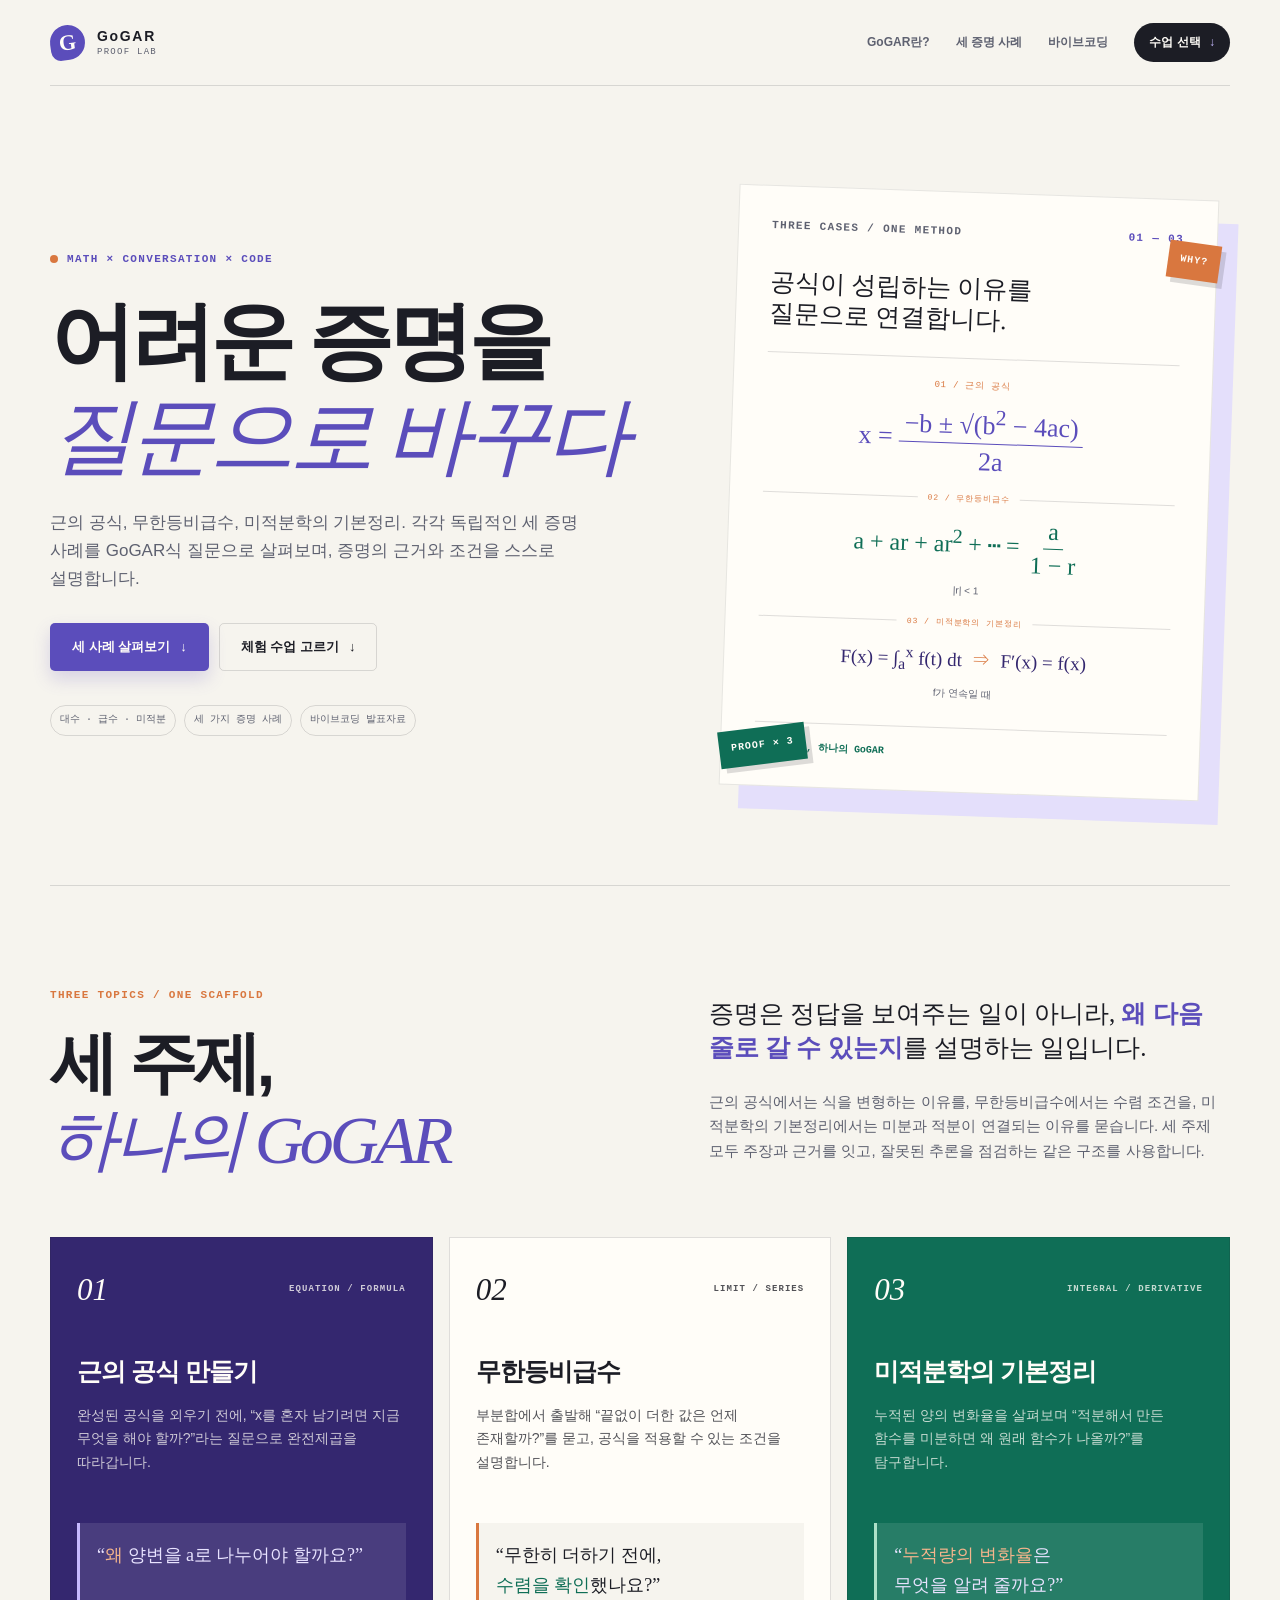
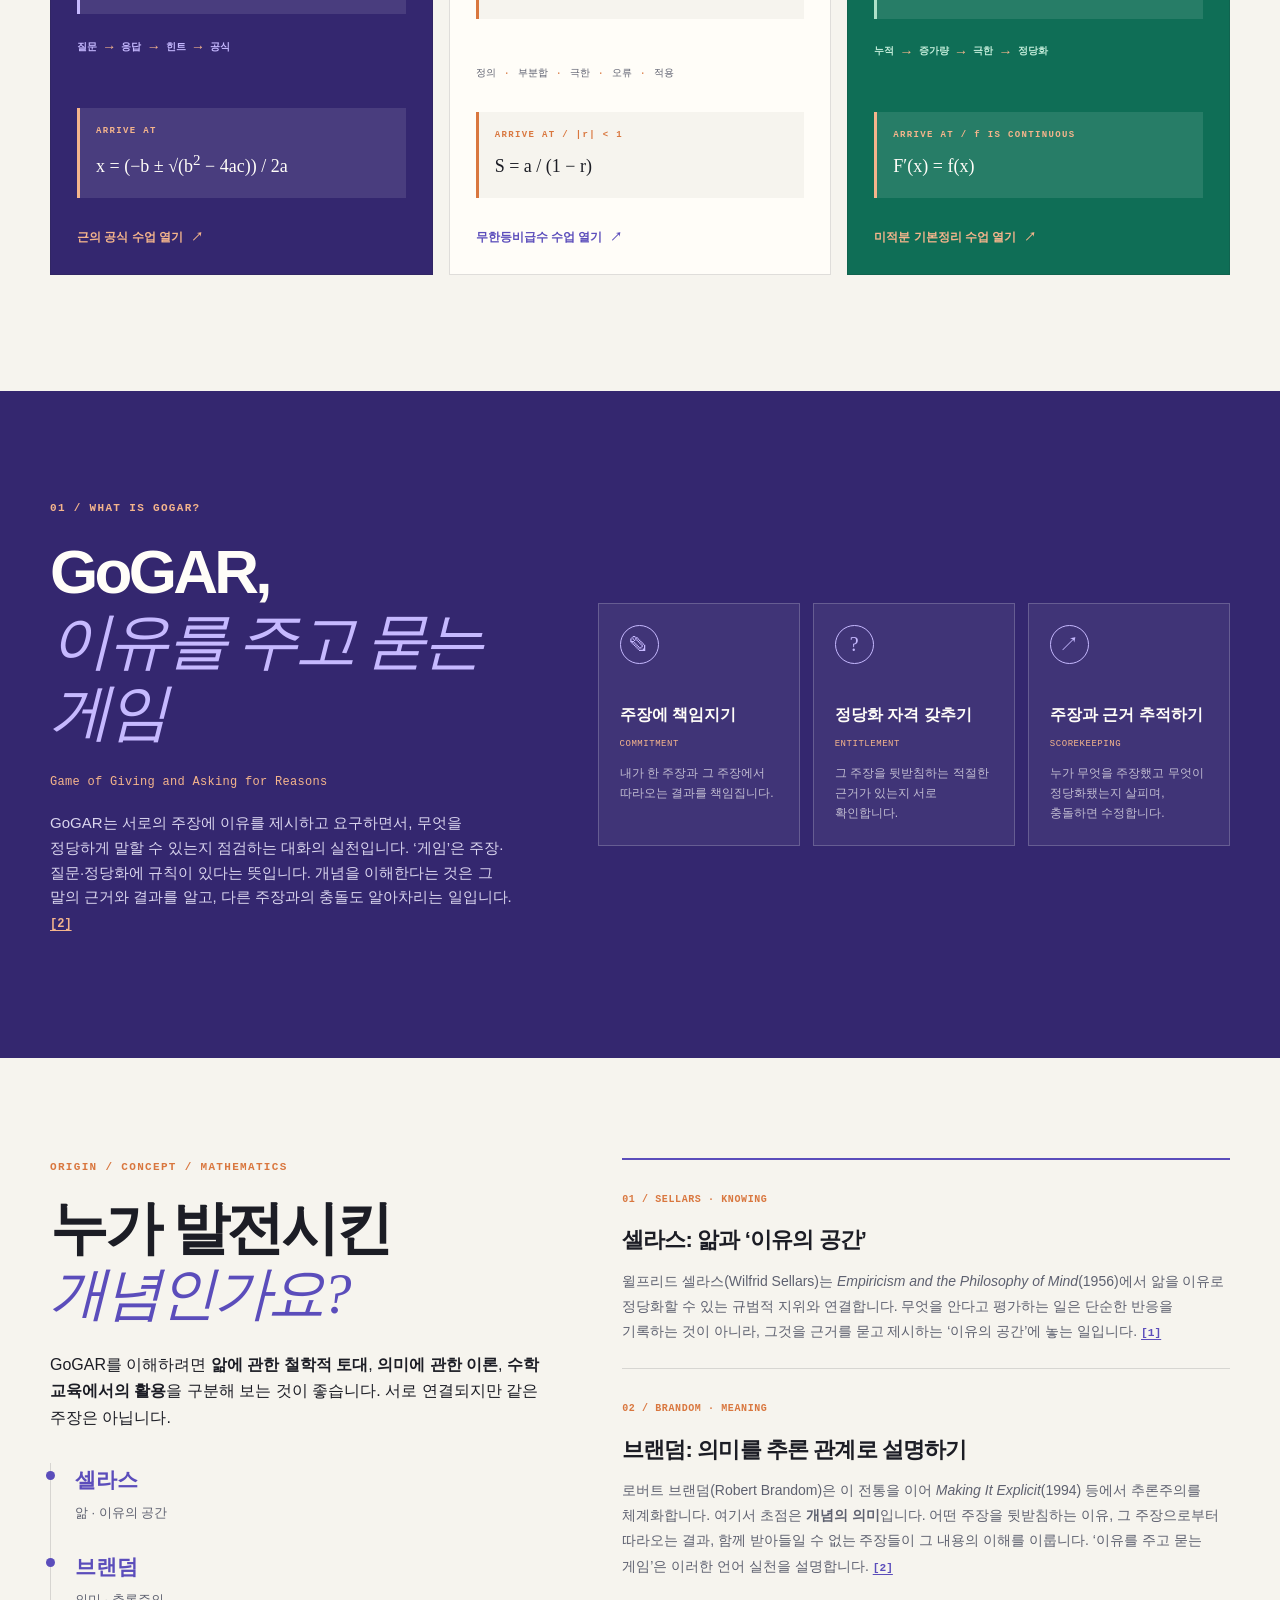
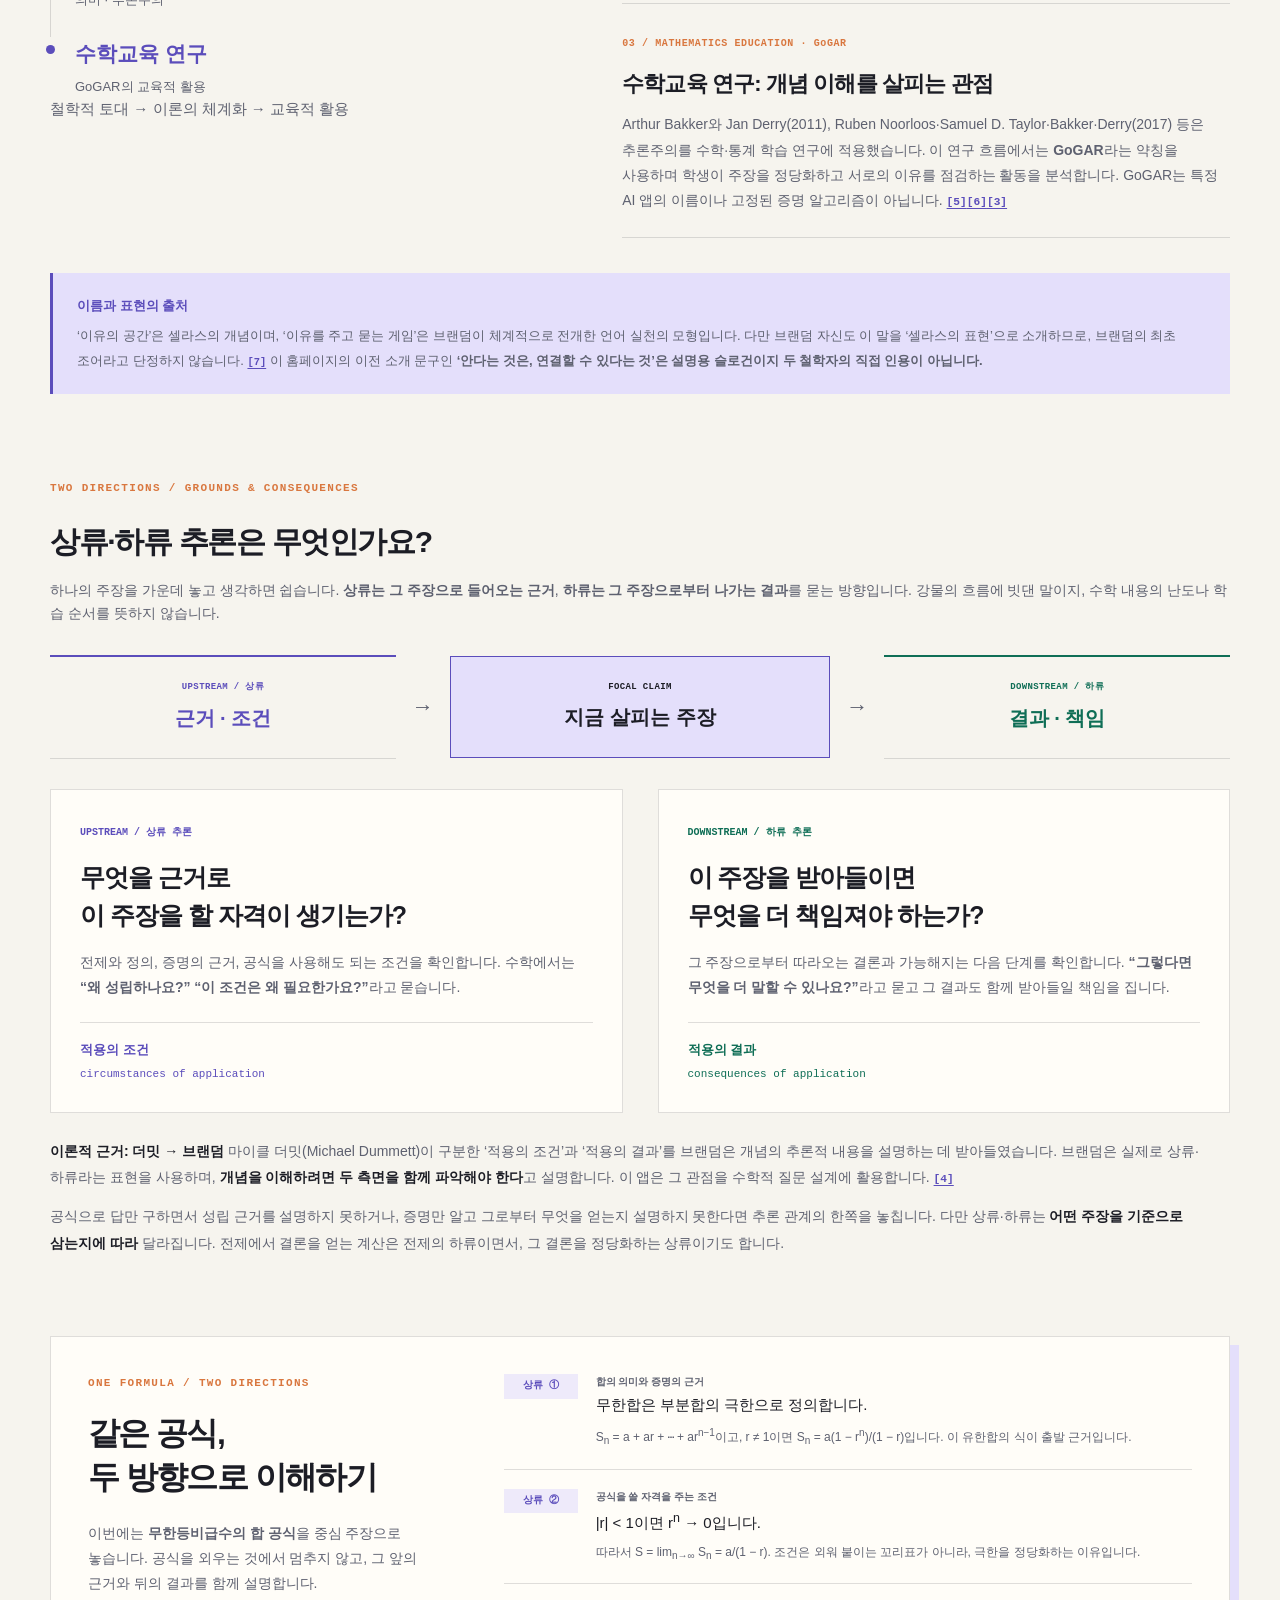
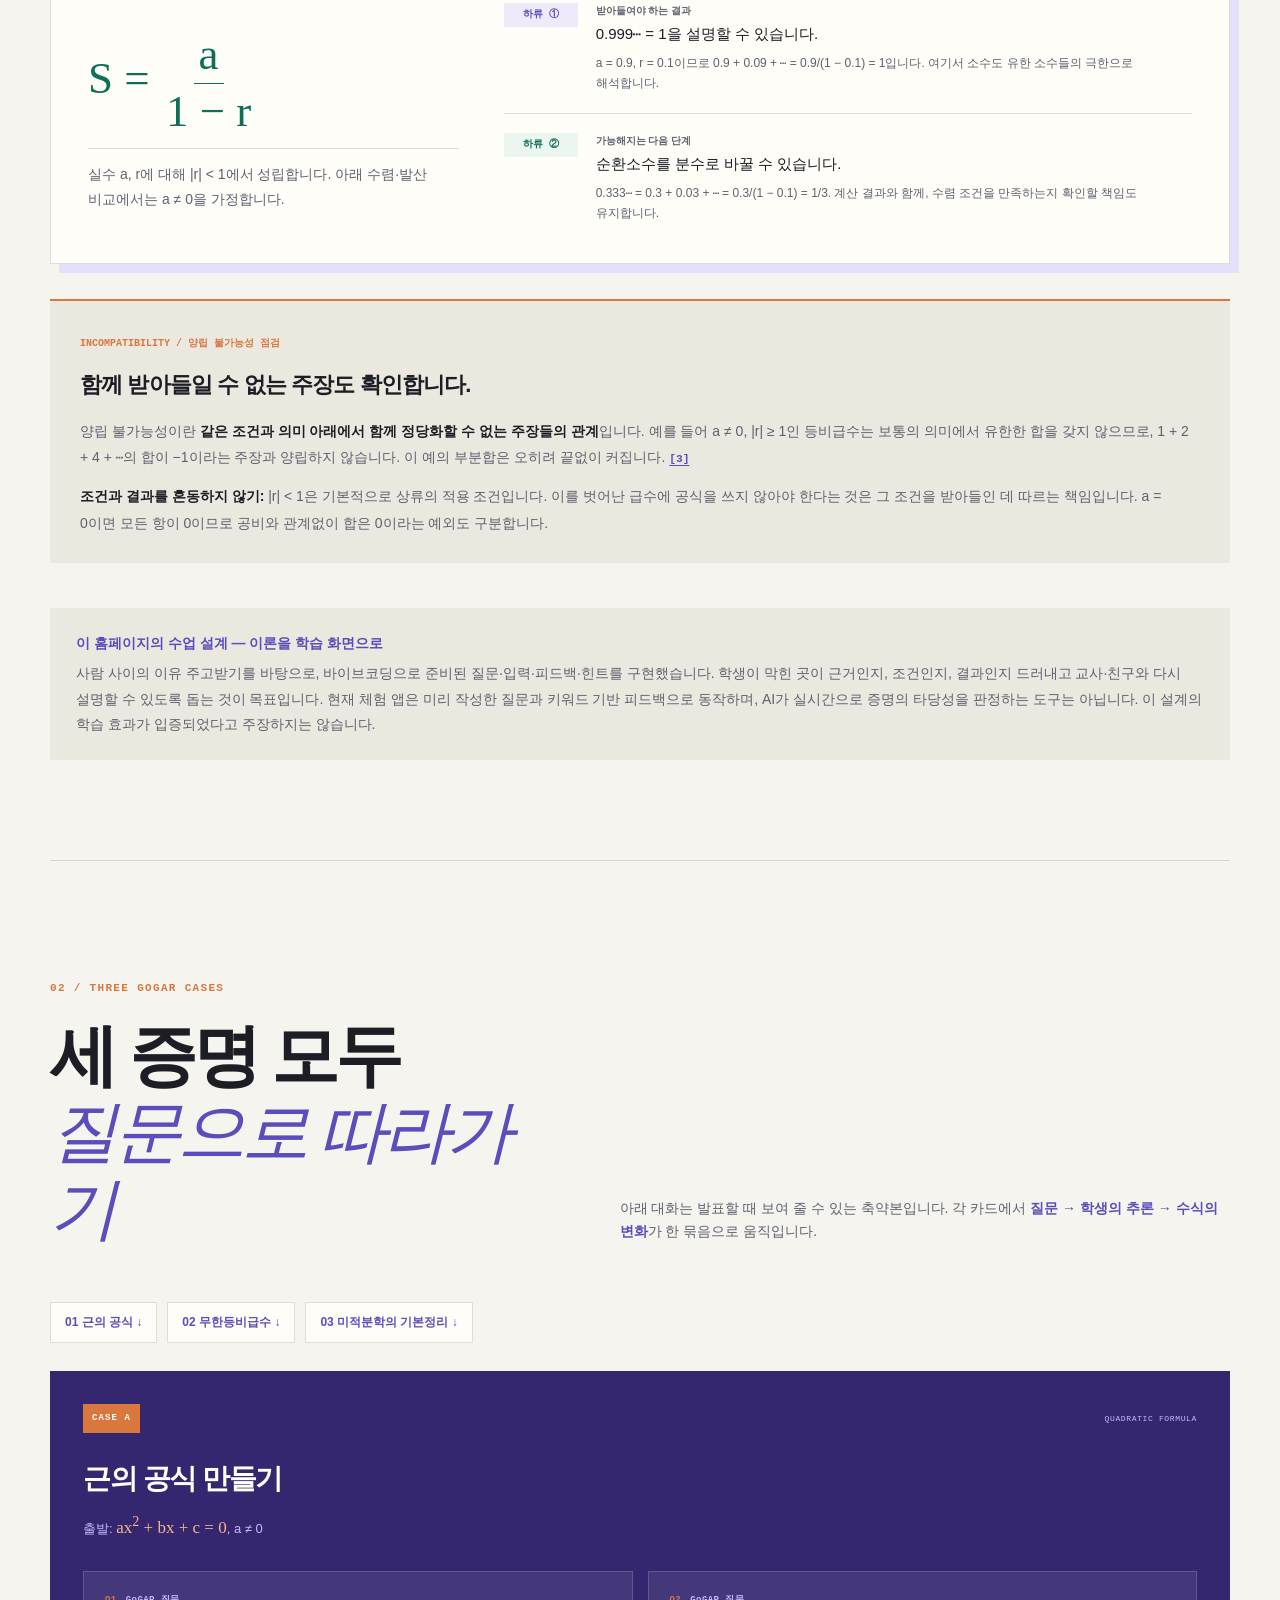
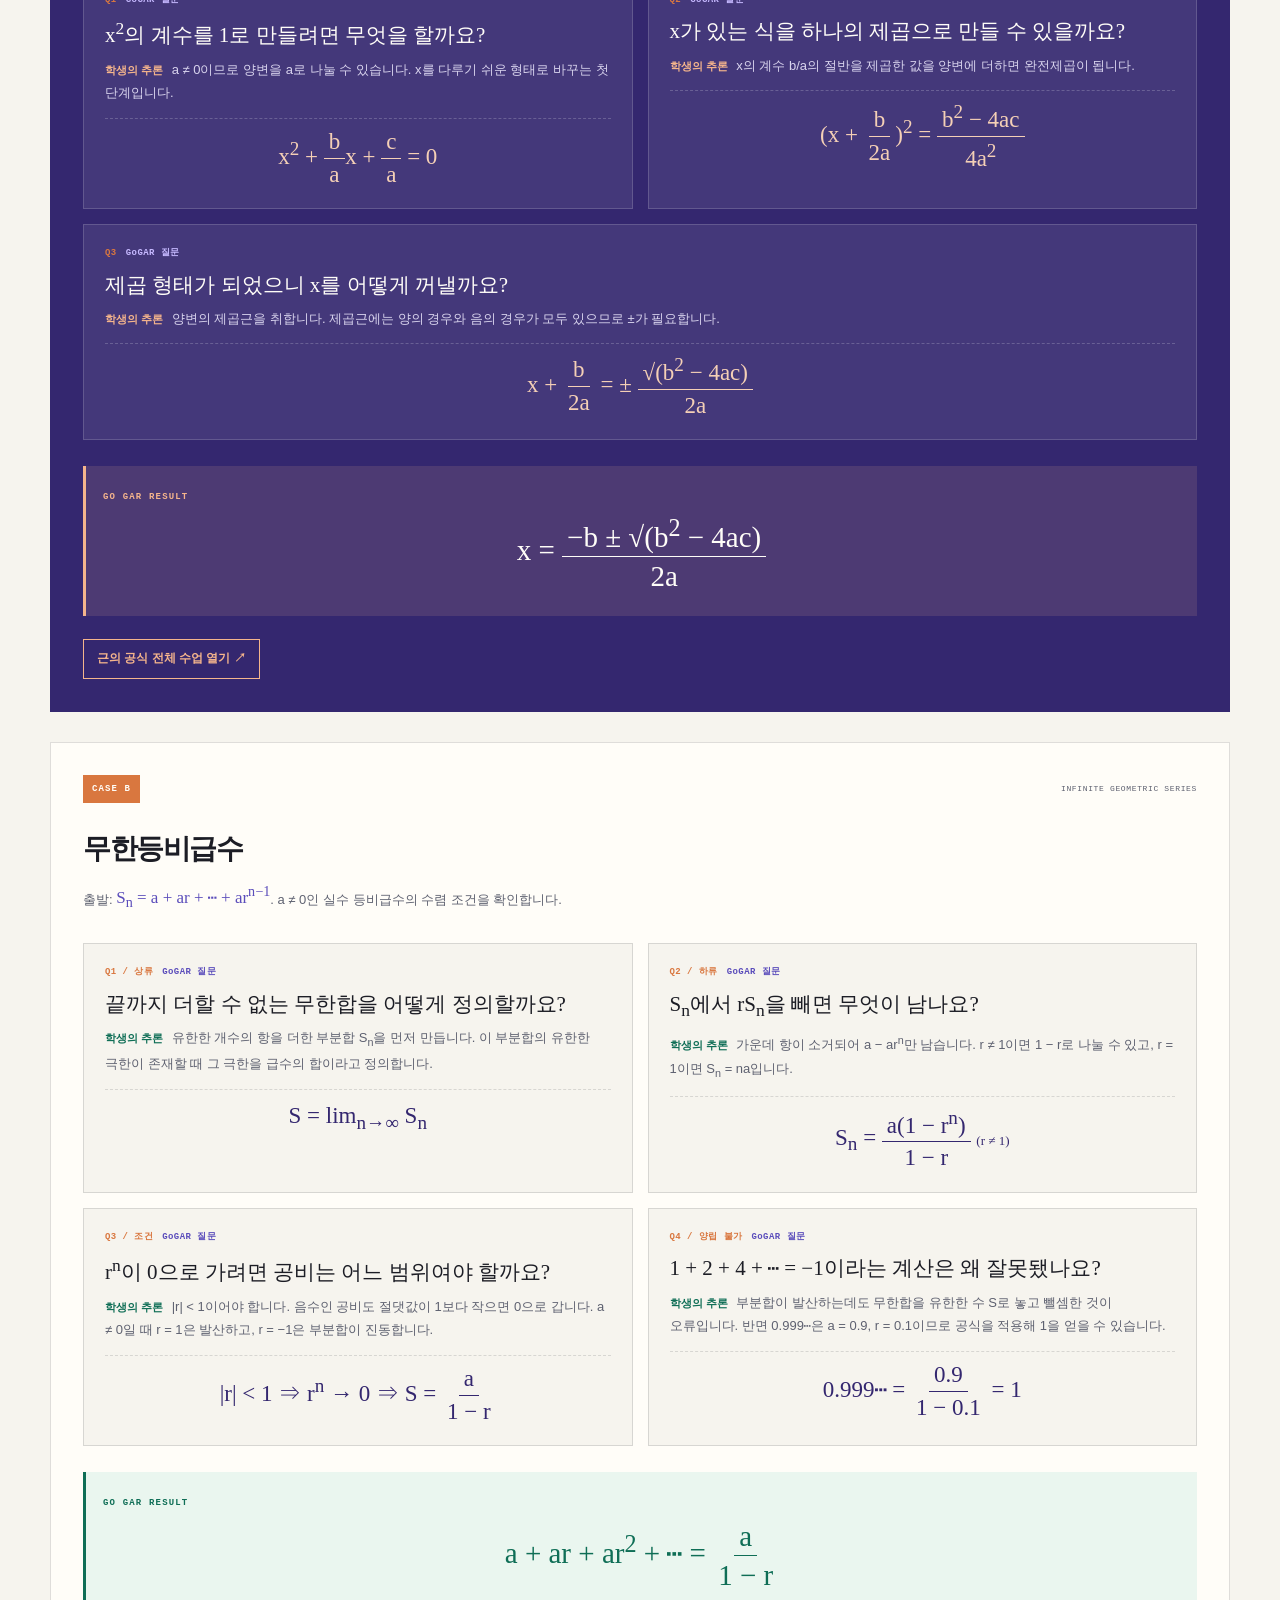
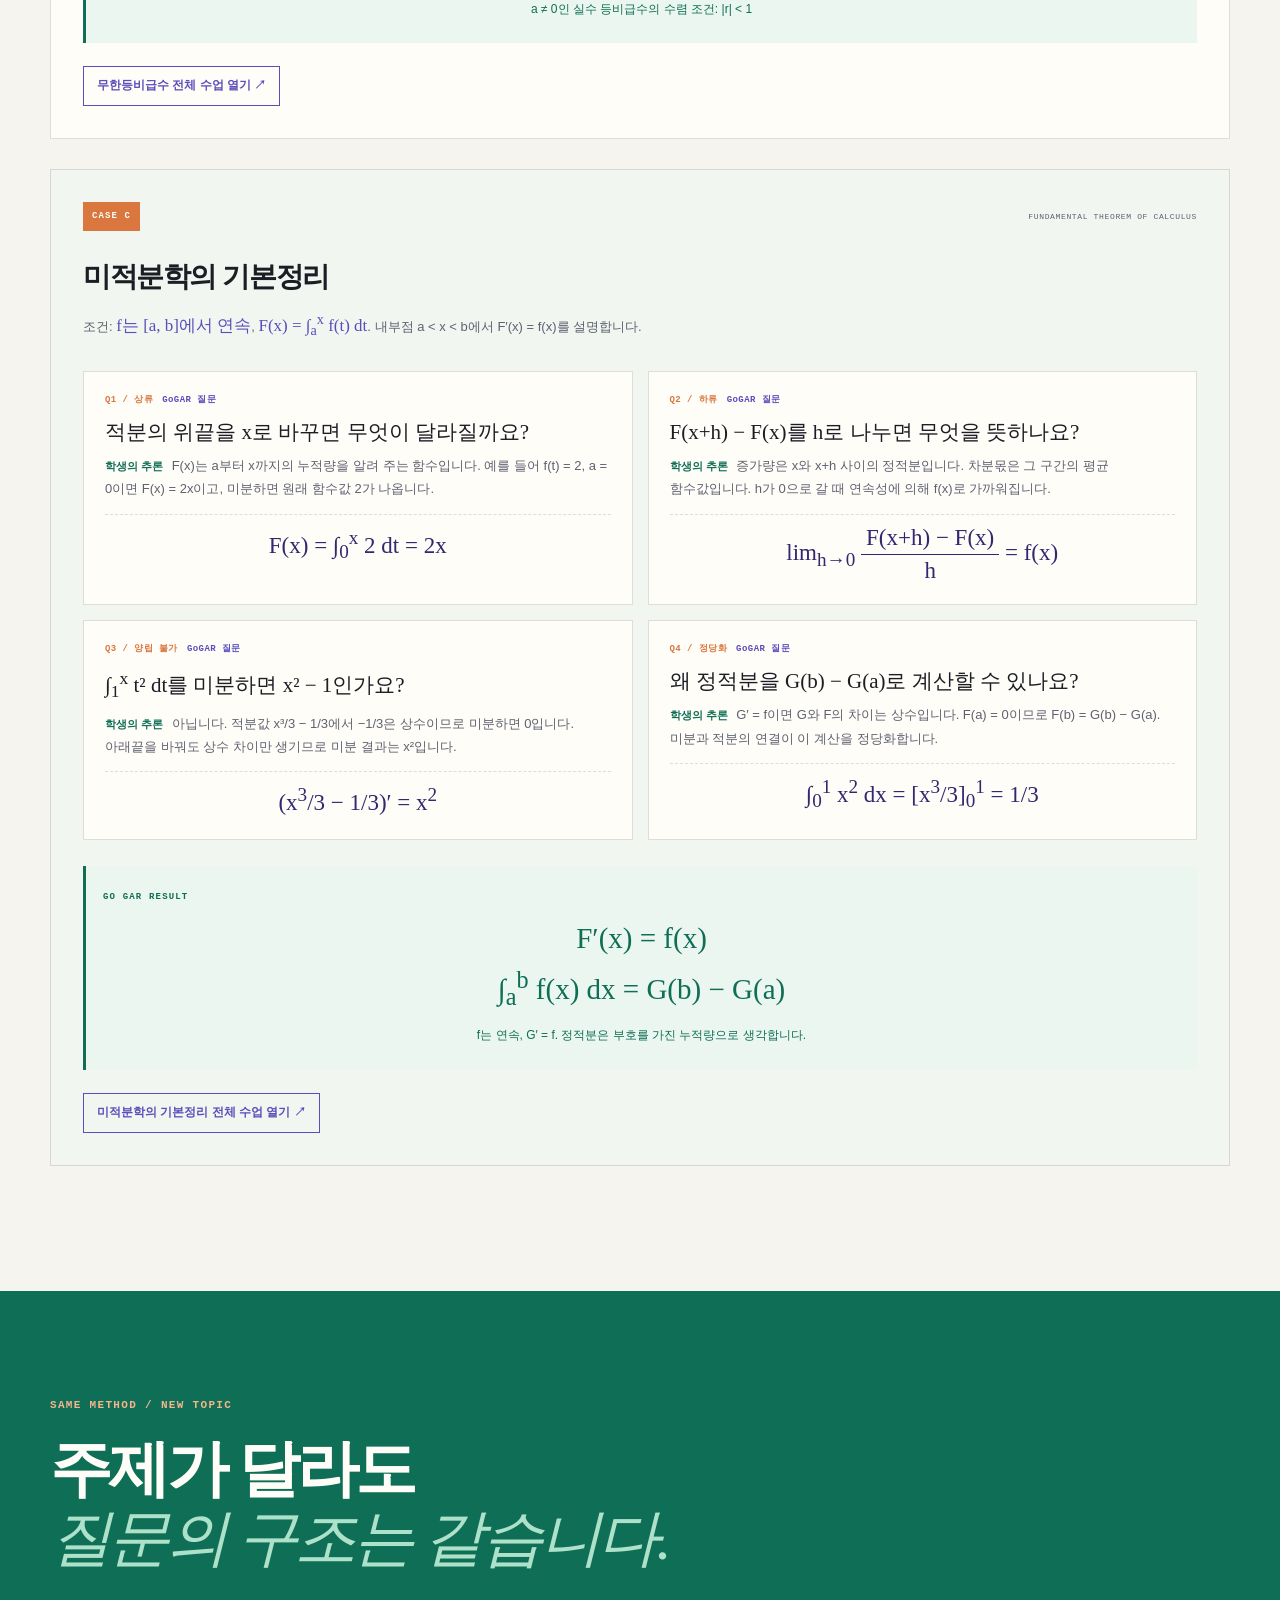
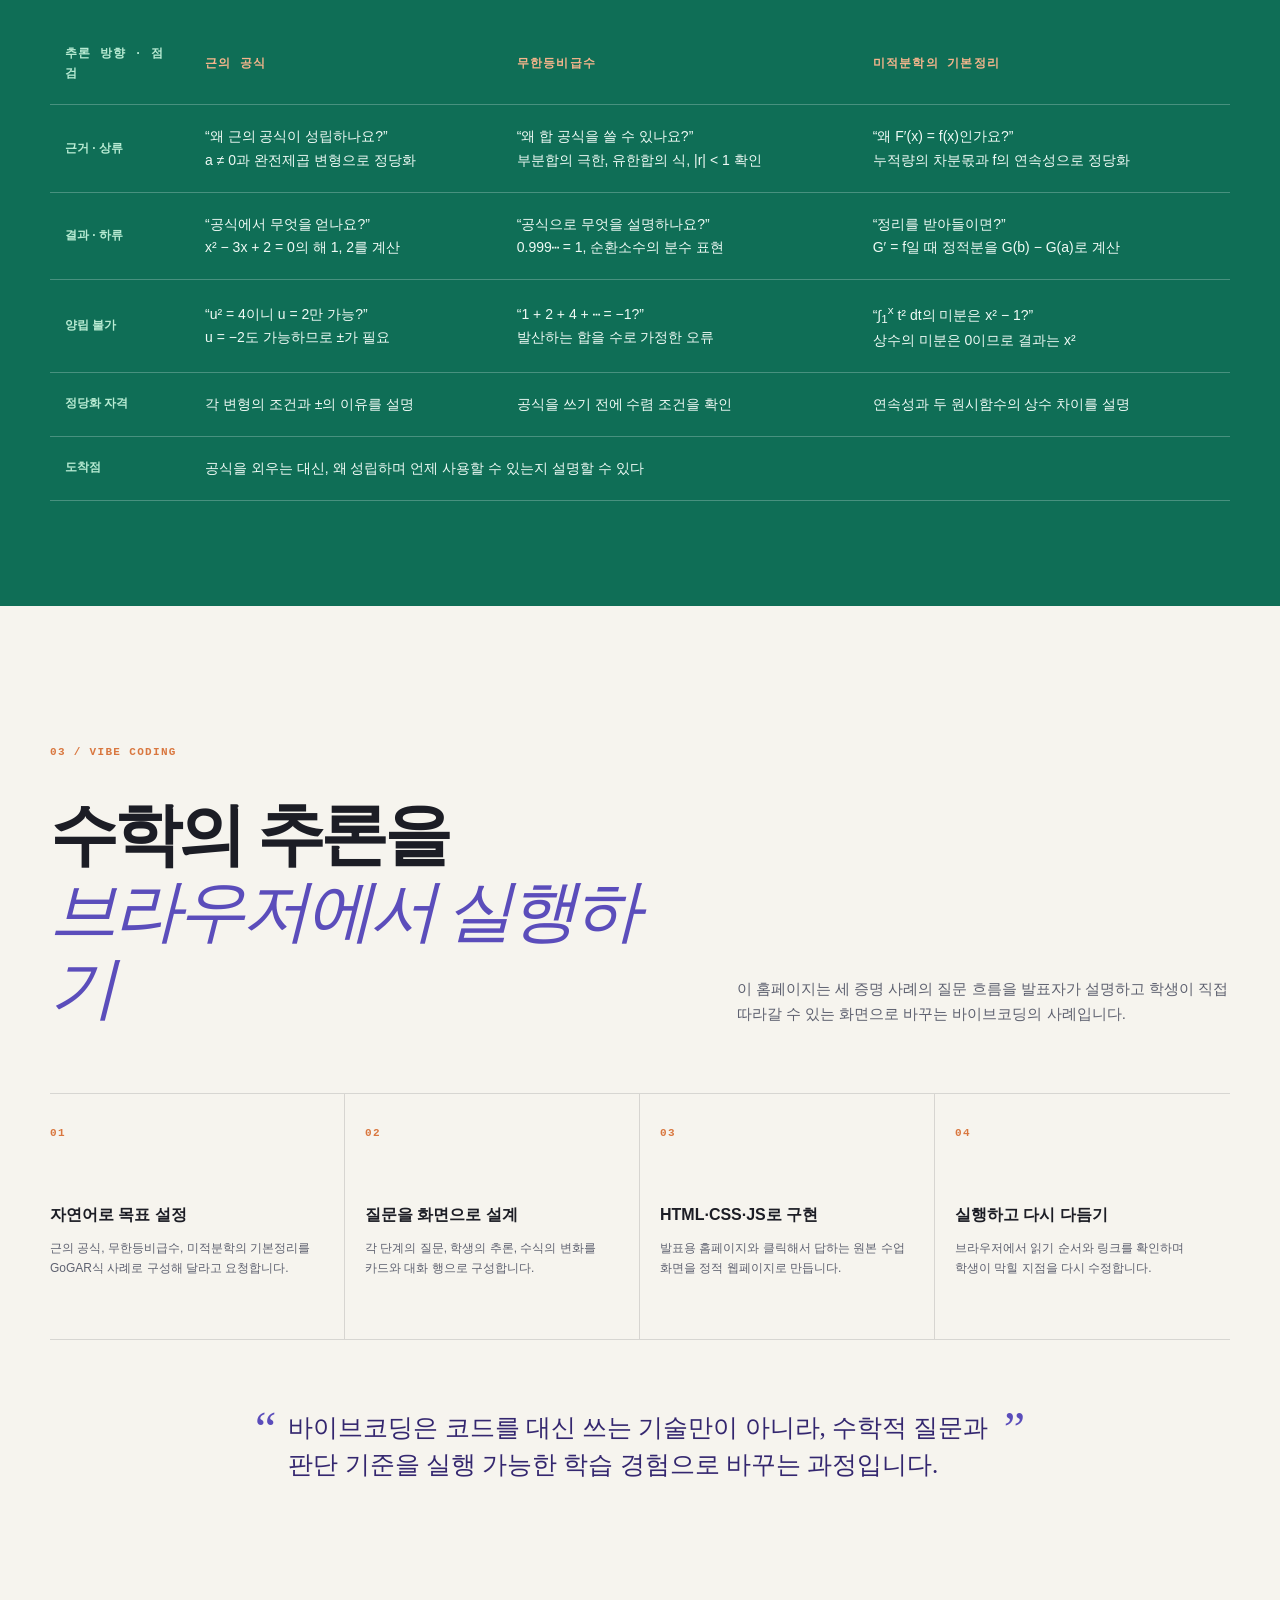
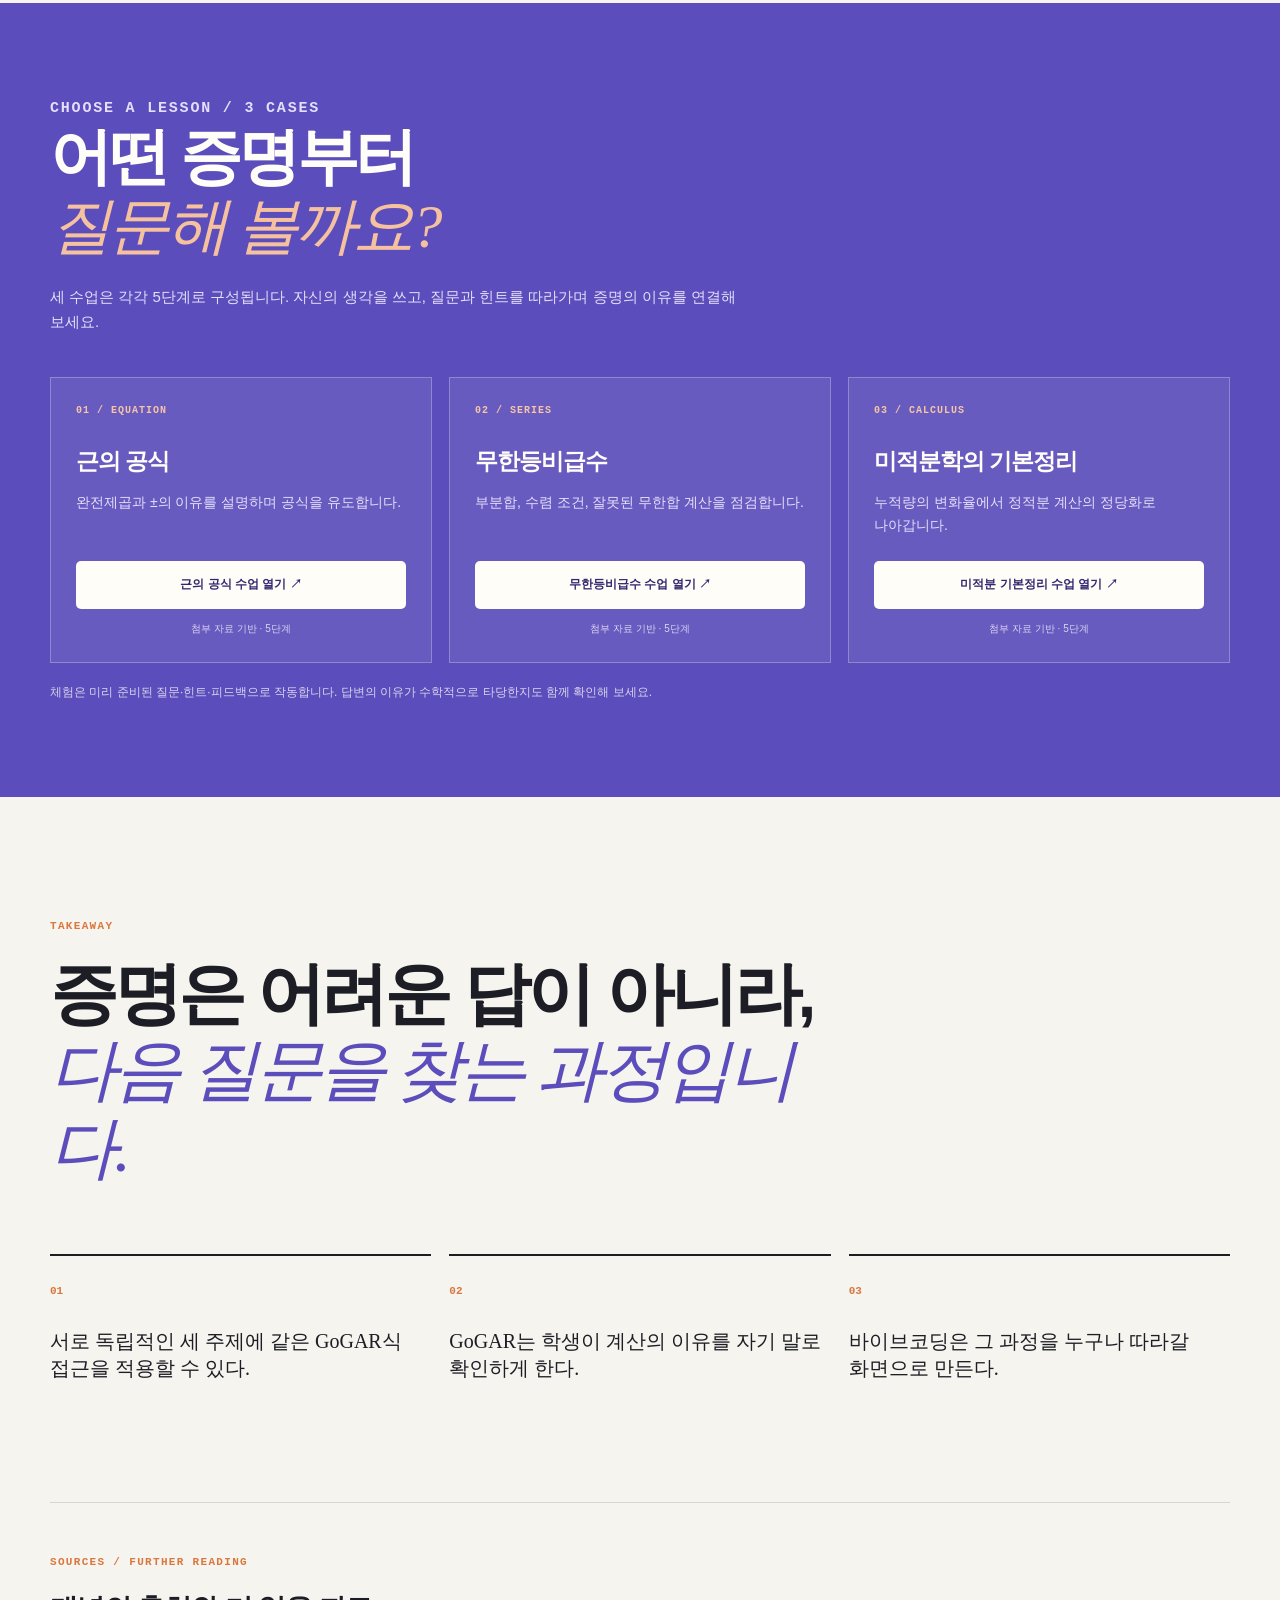
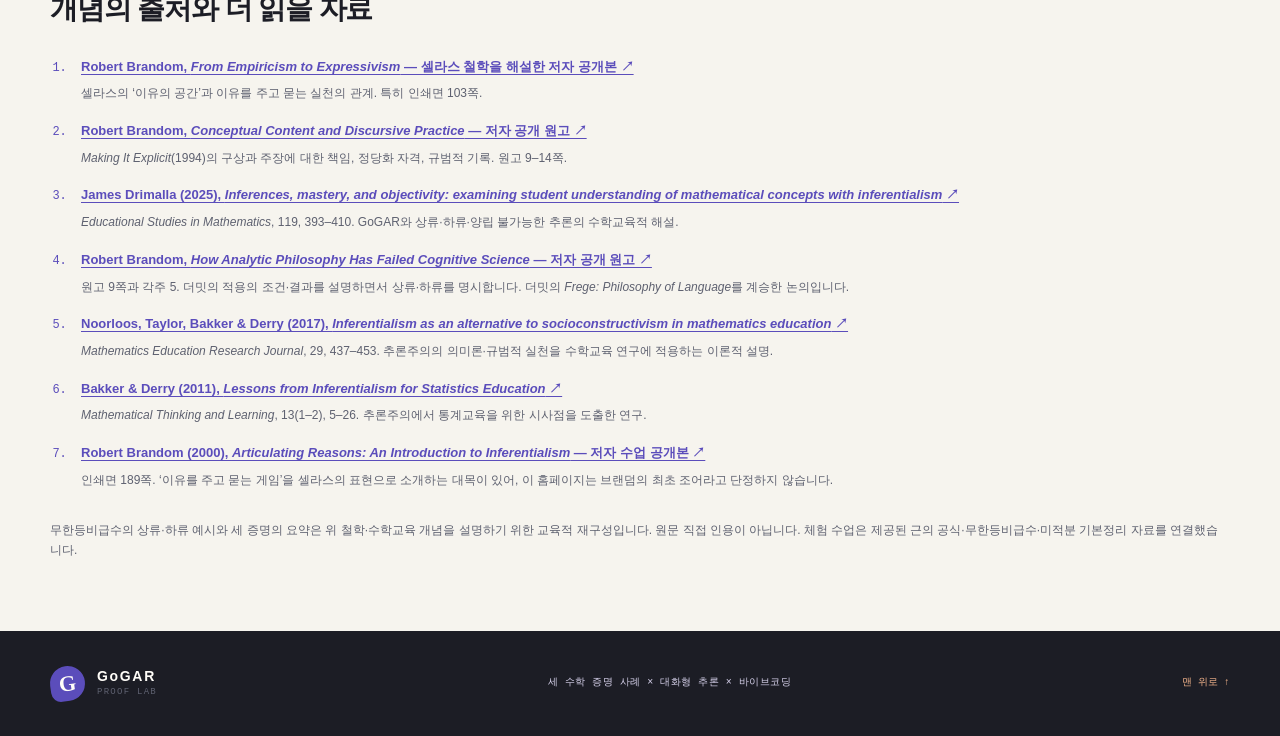
==== commit 8d654069: "Point homepage quadratic buttons to the supplied dedicated app" ====
--- a/gogar/index.html
+++ b/gogar/index.html
@@ -79,7 +79,7 @@
           <div class="question-quote">“<span>왜</span> 양변을 a로 나누어야 할까요?”</div>
           <div class="flow-line" aria-label="근의 공식 GoGAR 흐름"><span>질문</span><b>→</b><span>응답</span><b>→</b><span>힌트</span><b>→</b><span>공식</span></div>
           <div class="route-result route-result-dark"><span>ARRIVE AT</span><strong>x = (−b ± √(b<sup>2</sup> − 4ac)) / 2a</strong></div>
-          <a class="text-link" href="lesson.html">근의 공식 수업 열기 <span>↗</span></a>
+          <a class="text-link" href="quadratic-lesson.html">근의 공식 수업 열기 <span>↗</span></a>
         </article>
 
         <article class="route-card route-textbook reveal reveal-delay-1" id="series-route">
@@ -99,7 +99,7 @@
           <div class="question-quote">“<span>누적량의 변화율</span>은<br>무엇을 알려 줄까요?”</div>
           <div class="flow-line" aria-label="미적분학의 기본정리 GoGAR 다섯 단계"><span>누적</span><b>→</b><span>증가량</span><b>→</b><span>극한</span><b>→</b><span>정당화</span></div>
           <div class="route-result route-result-dark"><span>ARRIVE AT / f IS CONTINUOUS</span><strong>F′(x) = f(x)</strong></div>
-          <a class="text-link" href="ftc-lesson.html?v=20261019-r2">미적분 기본정리 수업 열기 <span>↗</span></a>
+          <a class="text-link" href="ftc-lesson.html?v=20261019-ftc2">미적분 기본정리 수업 열기 <span>↗</span></a>
         </article>
       </section>
 
@@ -187,7 +187,7 @@
               <div class="dialogue-row"><div class="dialogue-meta"><span>Q3</span><b>GoGAR 질문</b></div><p class="dialogue-question">제곱 형태가 되었으니 x를 어떻게 꺼낼까요?</p><p class="dialogue-answer"><strong>학생의 추론</strong> 양변의 제곱근을 취합니다. 제곱근에는 양의 경우와 음의 경우가 모두 있으므로 ±가 필요합니다.</p><div class="dialogue-math">x + <span class="fraction"><span>b</span><span>2a</span></span> = ± <span class="fraction"><span>√(b<sup>2</sup> − 4ac)</span><span>2a</span></span></div></div>
               <div class="case-result"><span>GO GAR RESULT</span><strong>x = <span class="fraction"><span>−b ± √(b<sup>2</sup> − 4ac)</span><span>2a</span></span></strong></div>
             </div>
-            <a class="case-lesson-link" href="lesson.html">근의 공식 전체 수업 열기 ↗</a>
+            <a class="case-lesson-link" href="quadratic-lesson.html">근의 공식 전체 수업 열기 ↗</a>
           </article>
 
           <article class="case-panel case-panel-series reveal" id="series-case">
@@ -215,7 +215,7 @@
               <div class="dialogue-row"><div class="dialogue-meta"><span>Q4 / 정당화</span><b>GoGAR 질문</b></div><p class="dialogue-question">왜 정적분을 G(b) − G(a)로 계산할 수 있나요?</p><p class="dialogue-answer"><strong>학생의 추론</strong> G′ = f이면 G와 F의 차이는 상수입니다. F(a) = 0이므로 F(b) = G(b) − G(a). 미분과 적분의 연결이 이 계산을 정당화합니다.</p><div class="dialogue-math">∫<sub>0</sub><sup>1</sup> x<sup>2</sup> dx = [x<sup>3</sup>/3]<sub>0</sub><sup>1</sup> = 1/3</div></div>
               <div class="case-result"><span>GO GAR RESULT</span><strong>F′(x) = f(x)<br>∫<sub>a</sub><sup>b</sup> f(x) dx = G(b) − G(a)</strong><small>f는 연속, G′ = f. 정적분은 부호를 가진 누적량으로 생각합니다.</small></div>
             </div>
-            <a class="case-lesson-link" href="ftc-lesson.html?v=20261019-r2">미적분학의 기본정리 전체 수업 열기 ↗</a>
+            <a class="case-lesson-link" href="ftc-lesson.html?v=20261019-ftc2">미적분학의 기본정리 전체 수업 열기 ↗</a>
           </article>
         </div>
       </section>
@@ -257,9 +257,9 @@
         <div class="content-width demo-inner demo-inner-three">
           <div class="reveal"><p class="section-kicker light-kicker">CHOOSE A LESSON / 3 CASES</p><h2 id="demo-title">어떤 증명부터<br><em>질문해 볼까요?</em></h2><p>세 수업은 각각 5단계로 구성됩니다. 자신의 생각을 쓰고, 질문과 힌트를 따라가며 증명의 이유를 연결해 보세요.</p></div>
           <div class="demo-lesson-grid">
-            <article class="demo-action reveal"><span class="lesson-topic-number">01 / EQUATION</span><h3>근의 공식</h3><p>완전제곱과 ±의 이유를 설명하며 공식을 유도합니다.</p><a class="button button-light" href="lesson.html">근의 공식 수업 열기 ↗</a><small>기존 수업 · 5단계</small></article>
+            <article class="demo-action reveal"><span class="lesson-topic-number">01 / EQUATION</span><h3>근의 공식</h3><p>완전제곱과 ±의 이유를 설명하며 공식을 유도합니다.</p><a class="button button-light" href="quadratic-lesson.html">근의 공식 수업 열기 ↗</a><small>첨부 자료 기반 · 5단계</small></article>
             <article class="demo-action reveal"><span class="lesson-topic-number">02 / SERIES</span><h3>무한등비급수</h3><p>부분합, 수렴 조건, 잘못된 무한합 계산을 점검합니다.</p><a class="button button-light" href="series-lesson.html?v=20261019-r2">무한등비급수 수업 열기 ↗</a><small>첨부 자료 기반 · 5단계</small></article>
-            <article class="demo-action reveal"><span class="lesson-topic-number">03 / CALCULUS</span><h3>미적분학의 기본정리</h3><p>누적량의 변화율에서 정적분 계산의 정당화로 나아갑니다.</p><a class="button button-light" href="ftc-lesson.html?v=20261019-r2">미적분 기본정리 수업 열기 ↗</a><small>첨부 자료 기반 · 5단계</small></article>
+            <article class="demo-action reveal"><span class="lesson-topic-number">03 / CALCULUS</span><h3>미적분학의 기본정리</h3><p>누적량의 변화율에서 정적분 계산의 정당화로 나아갑니다.</p><a class="button button-light" href="ftc-lesson.html?v=20261019-ftc2">미적분 기본정리 수업 열기 ↗</a><small>첨부 자료 기반 · 5단계</small></article>
           </div>
           <p class="demo-footnote">체험은 미리 준비된 질문·힌트·피드백으로 작동합니다. 답변의 이유가 수학적으로 타당한지도 함께 확인해 보세요.</p>
         </div>
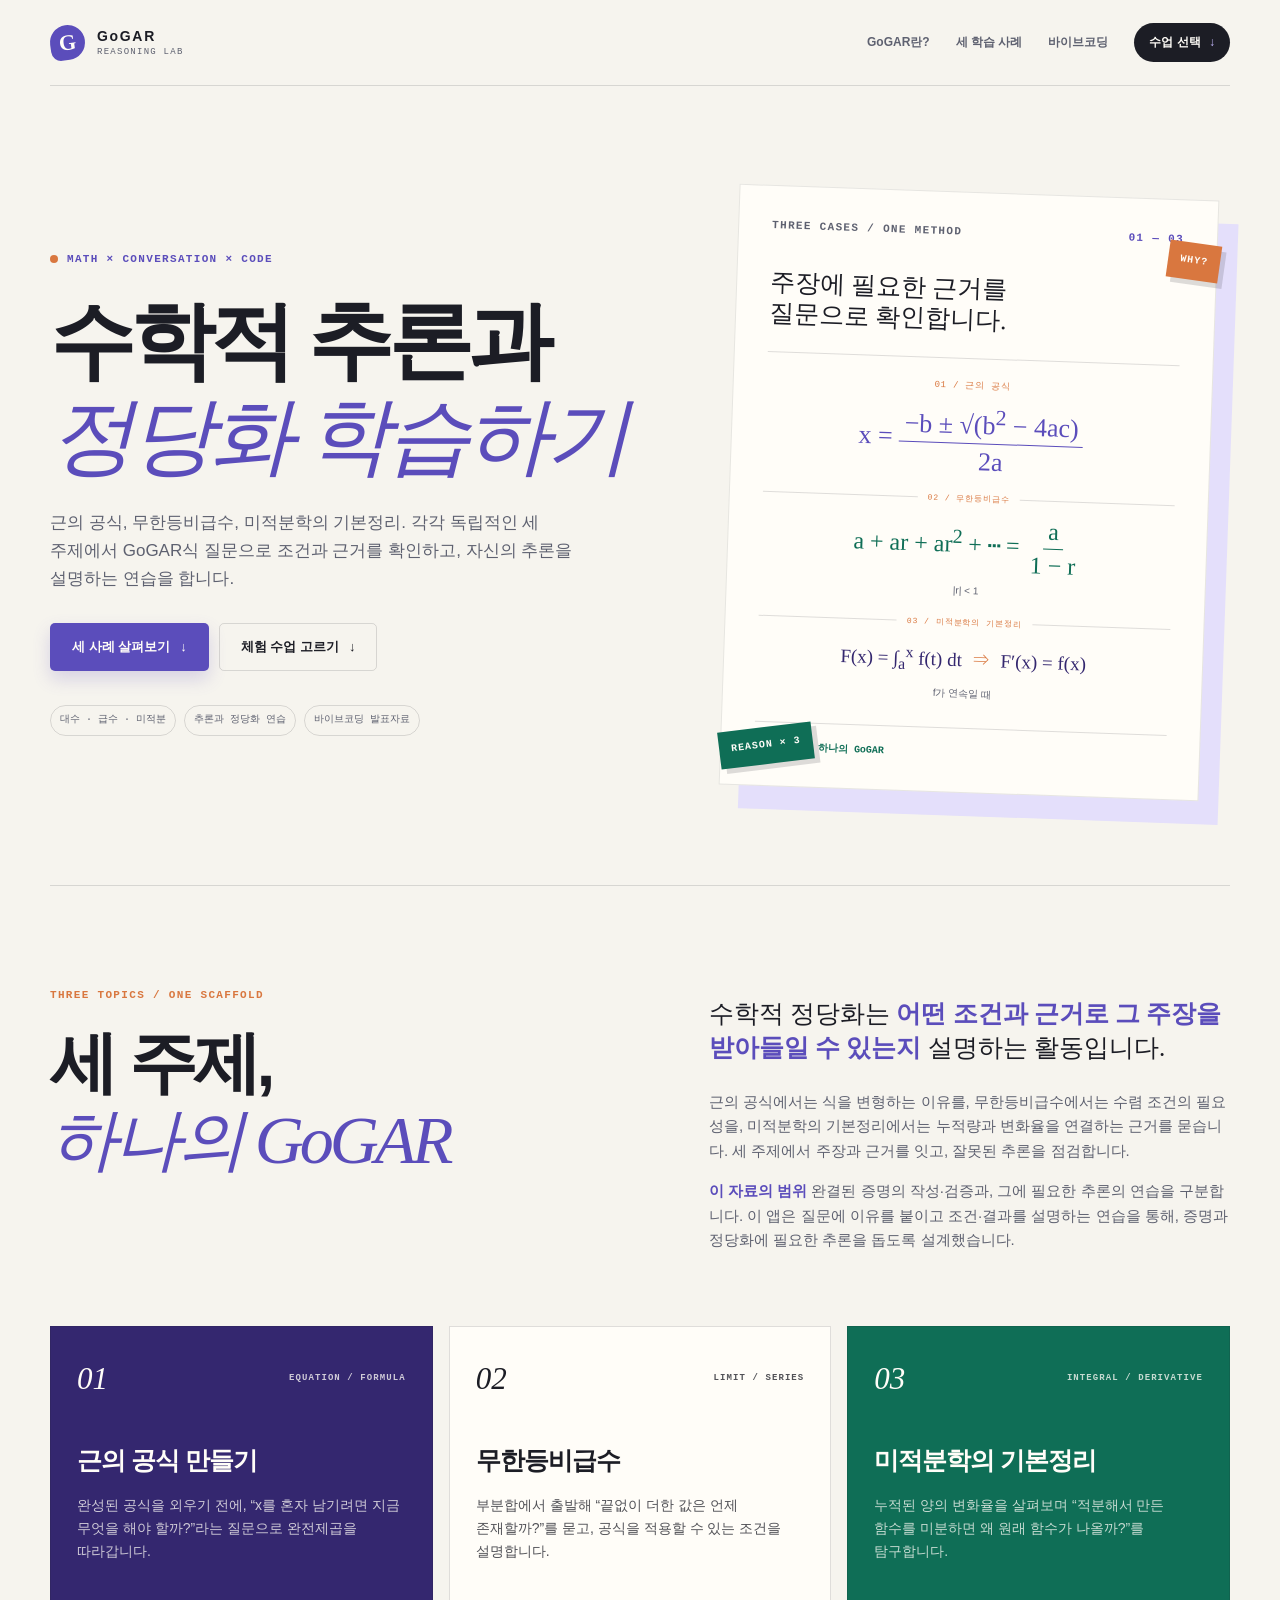
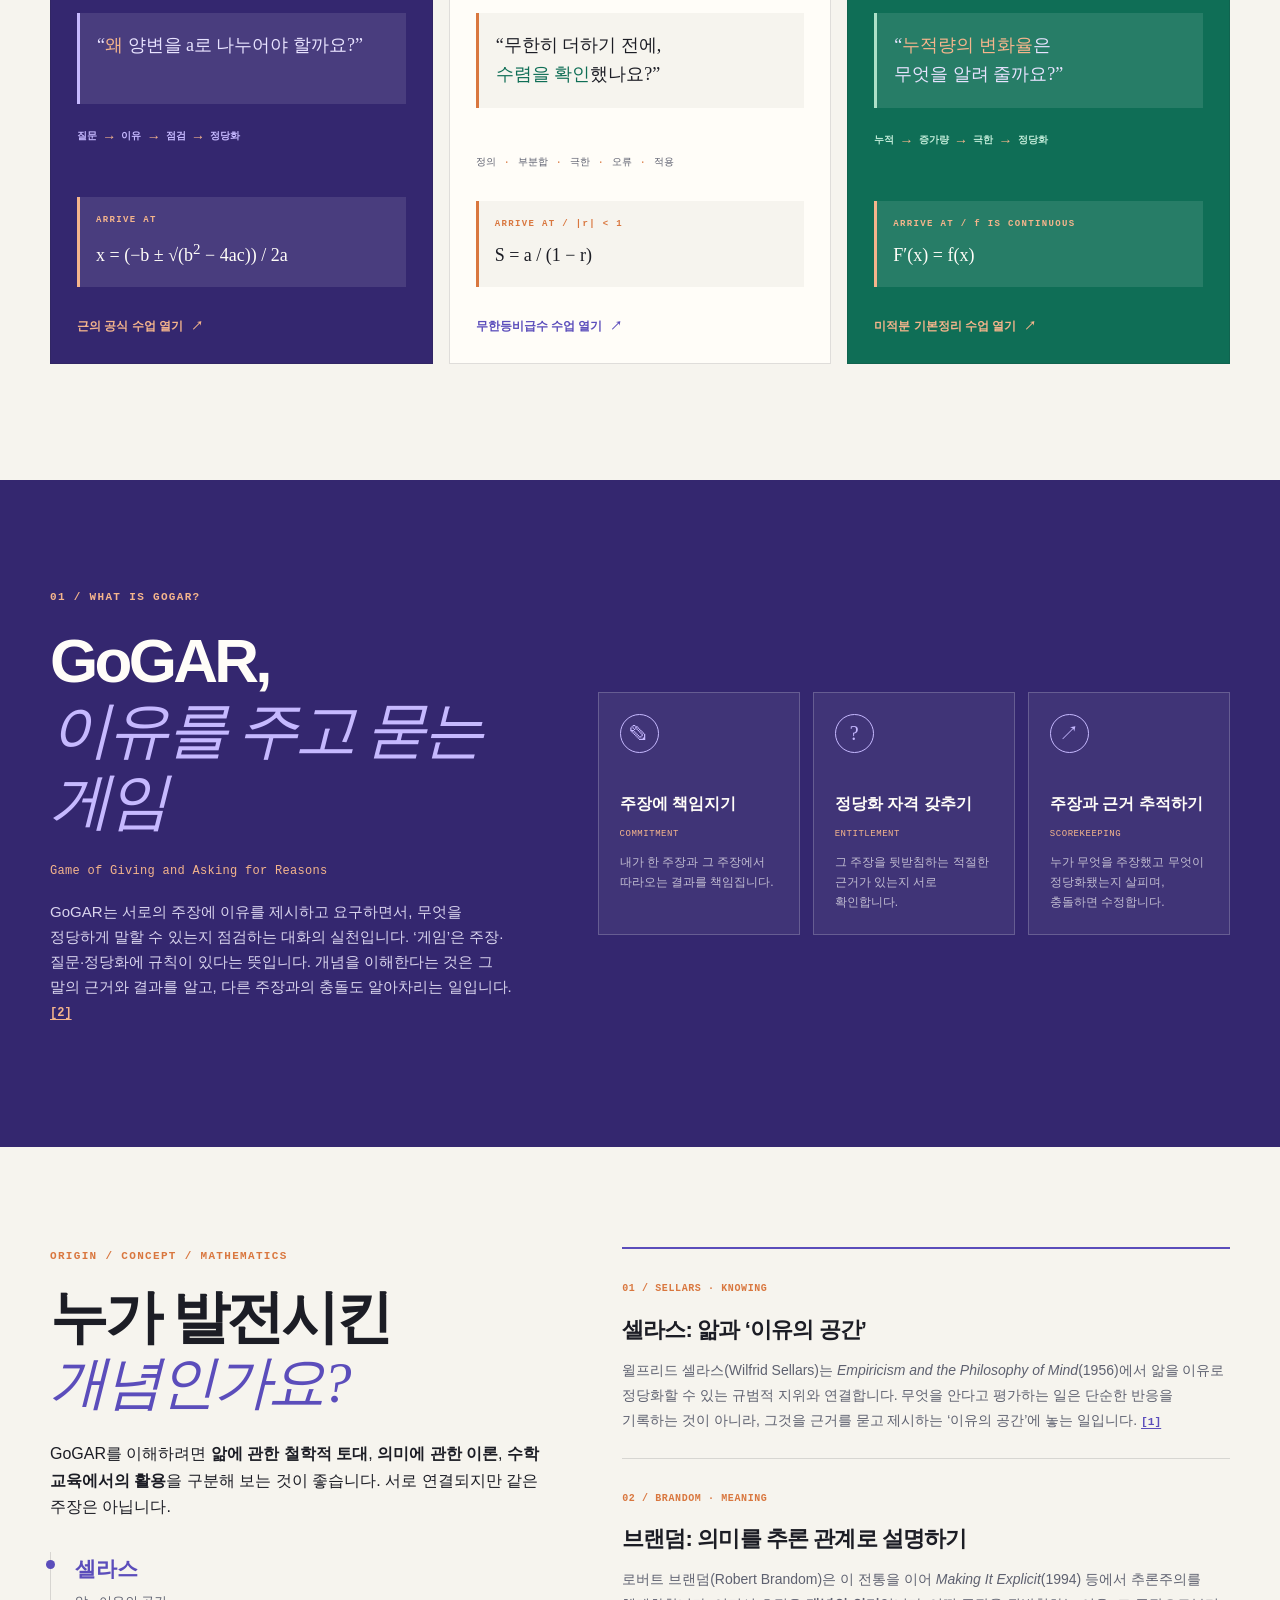
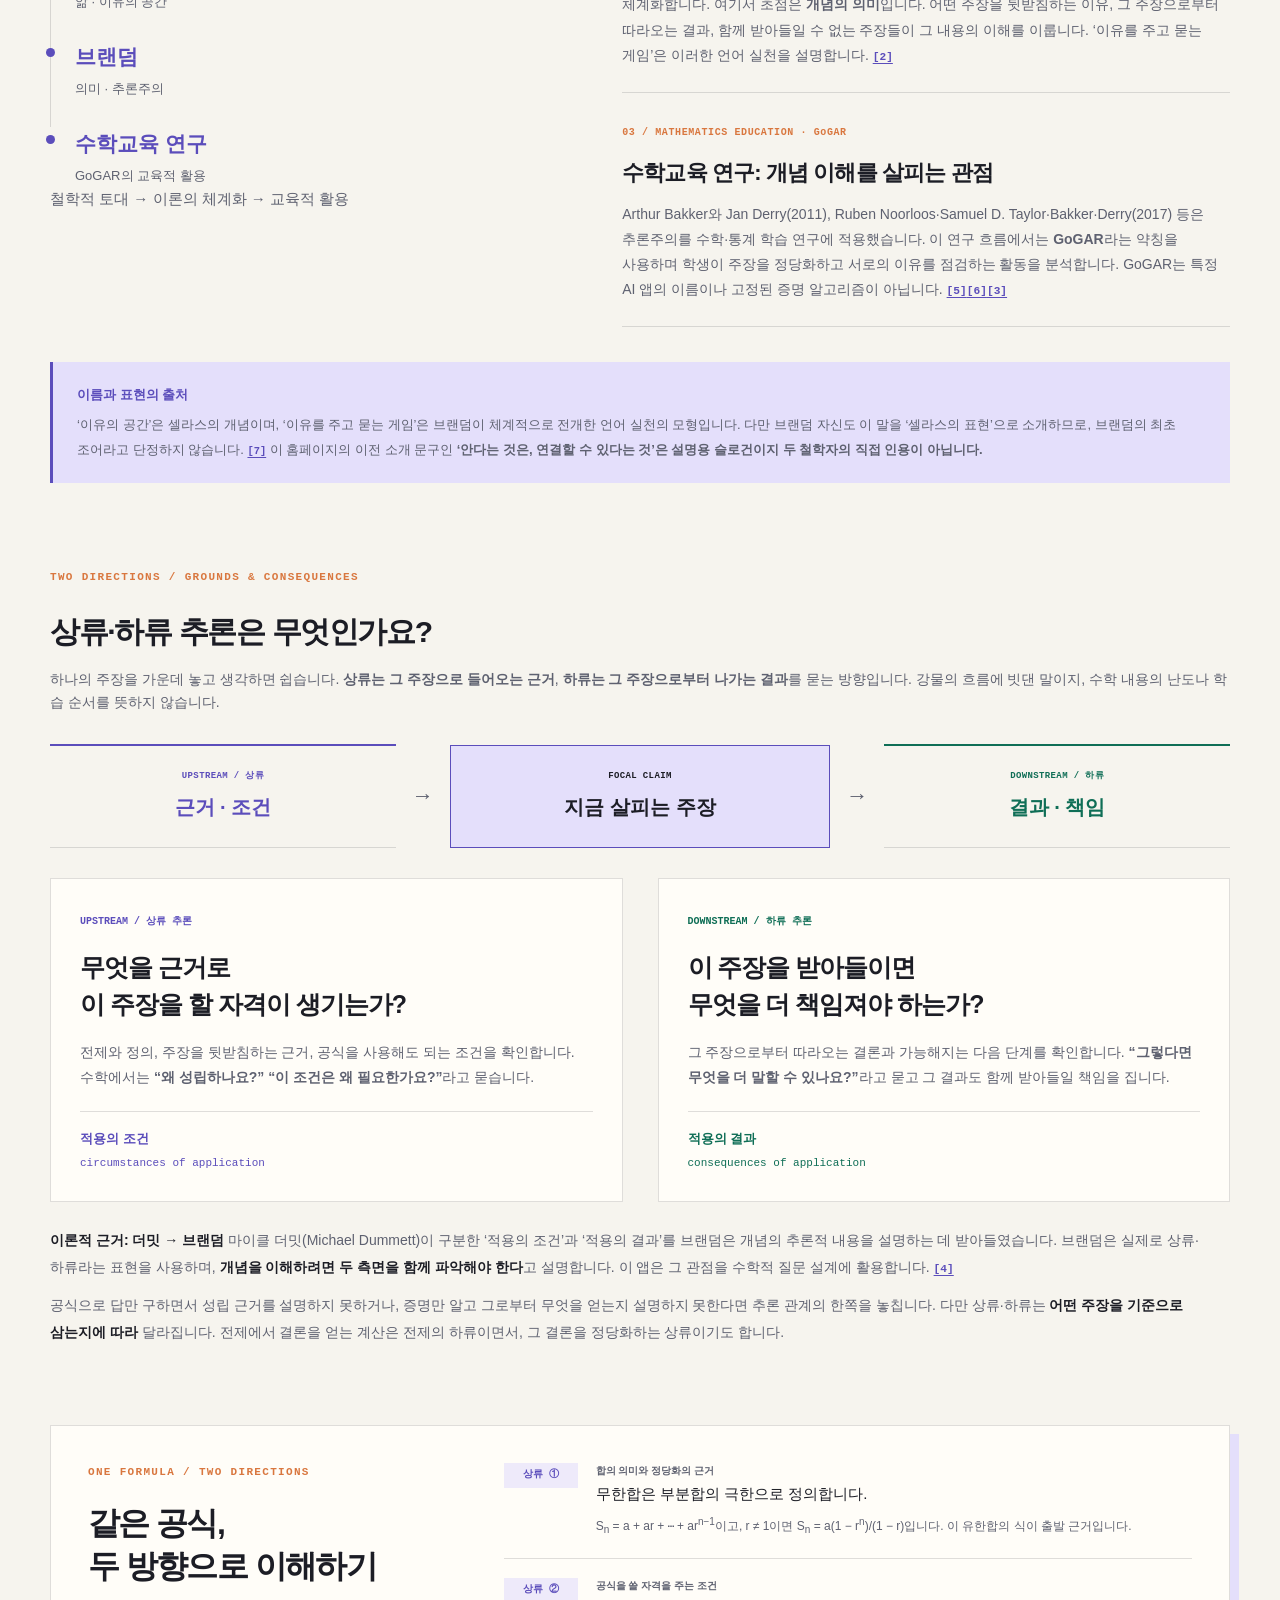
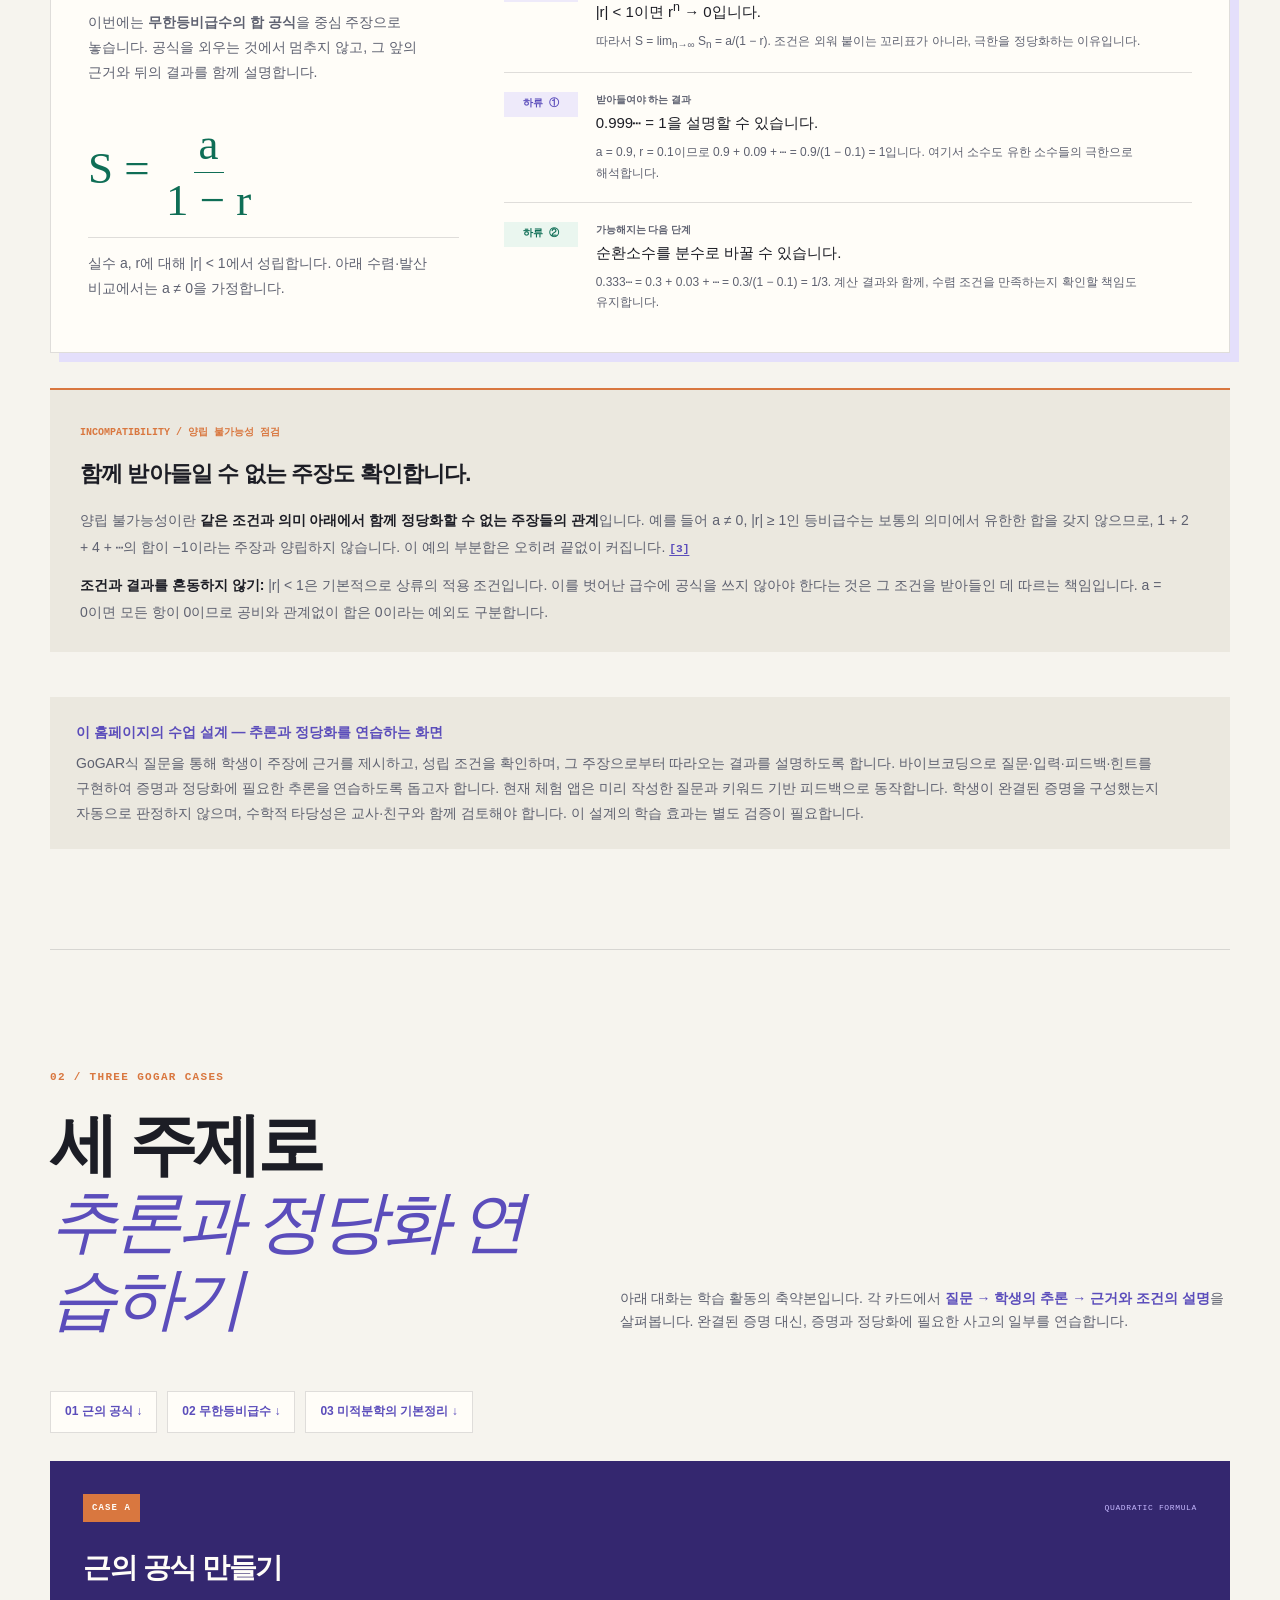
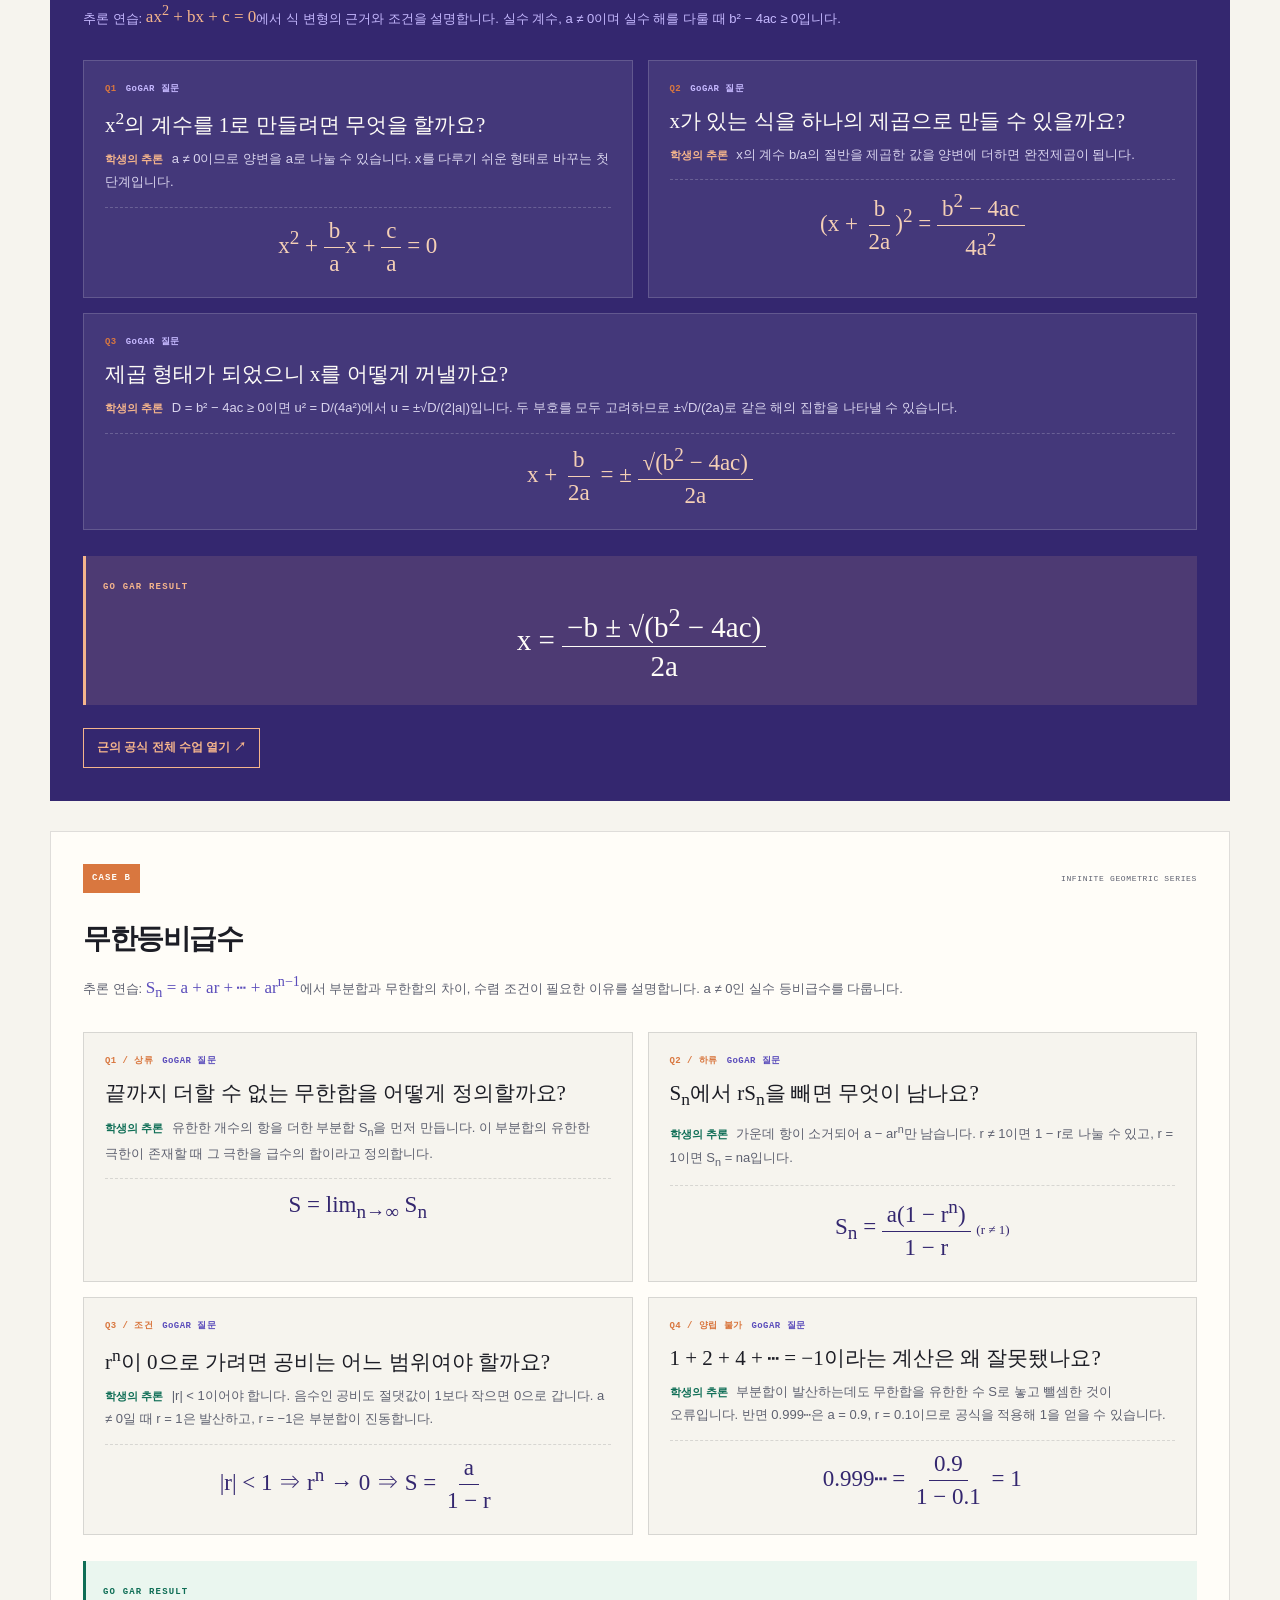
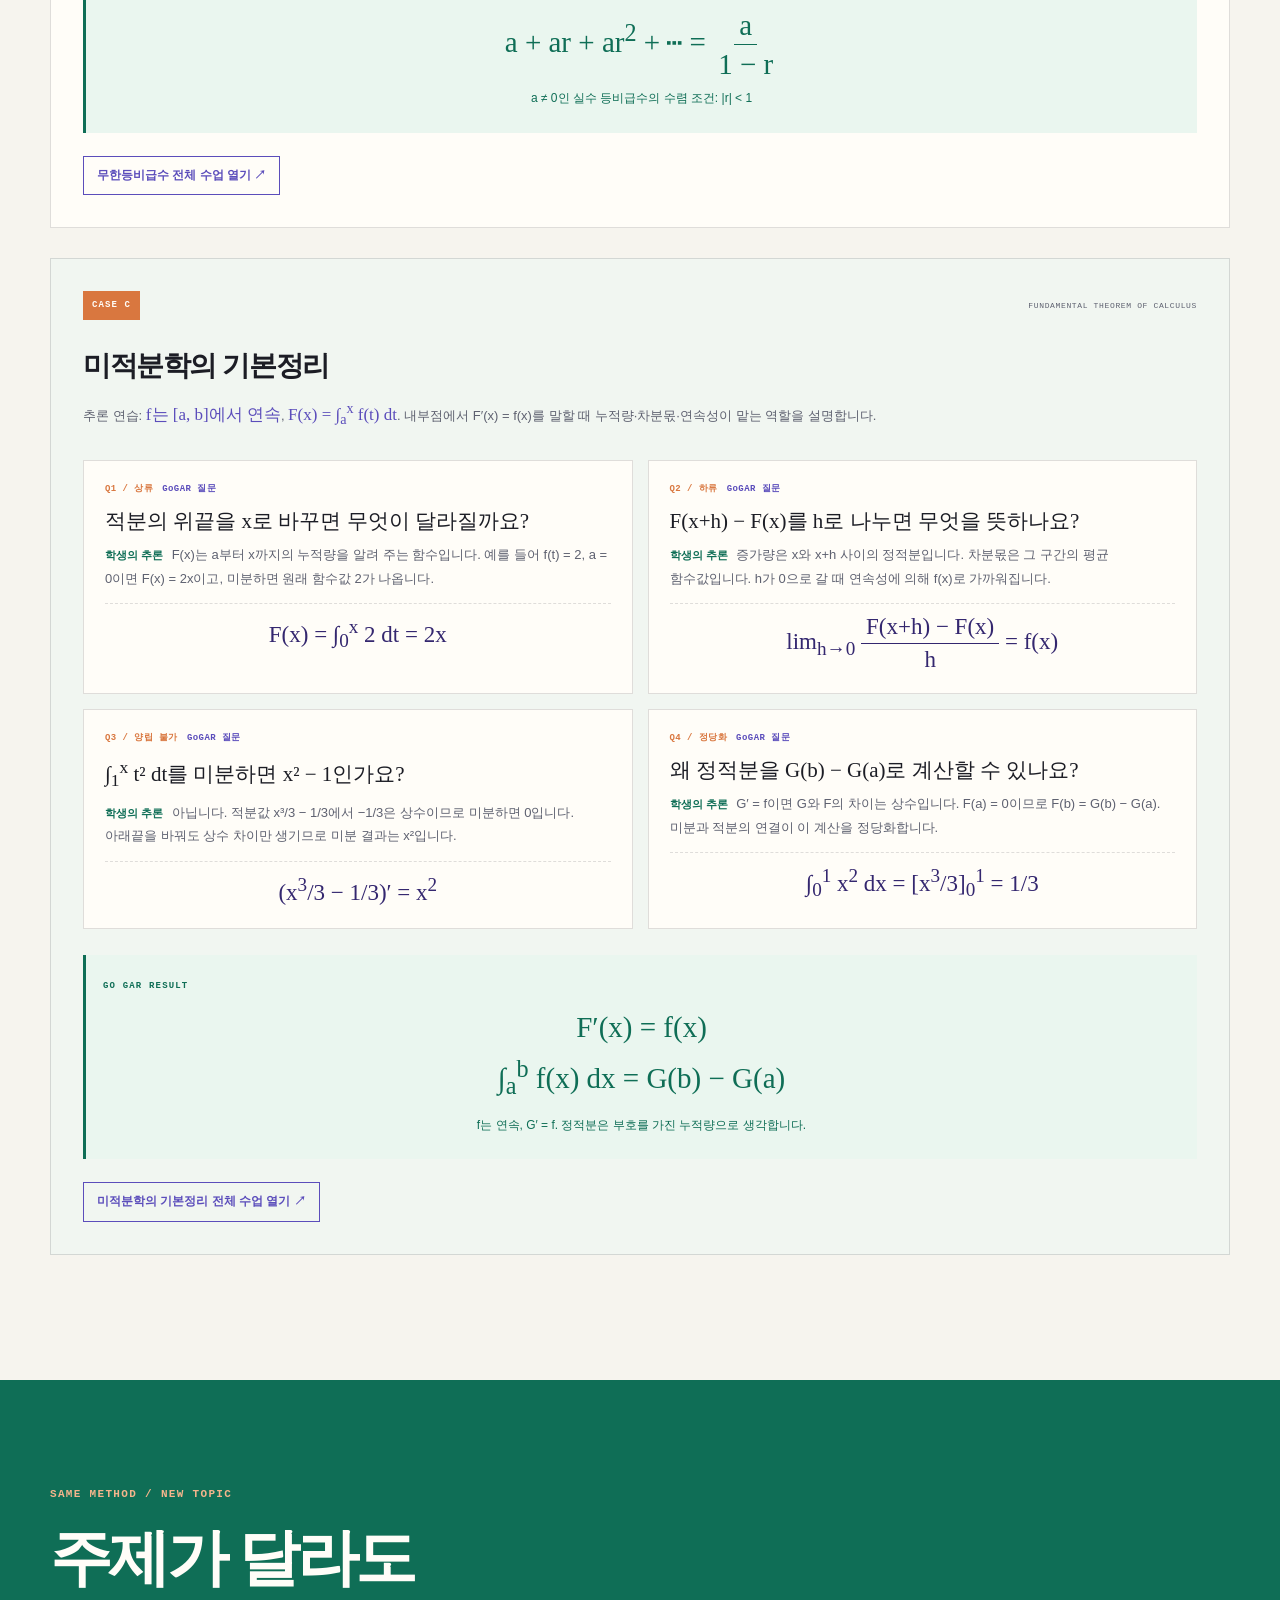
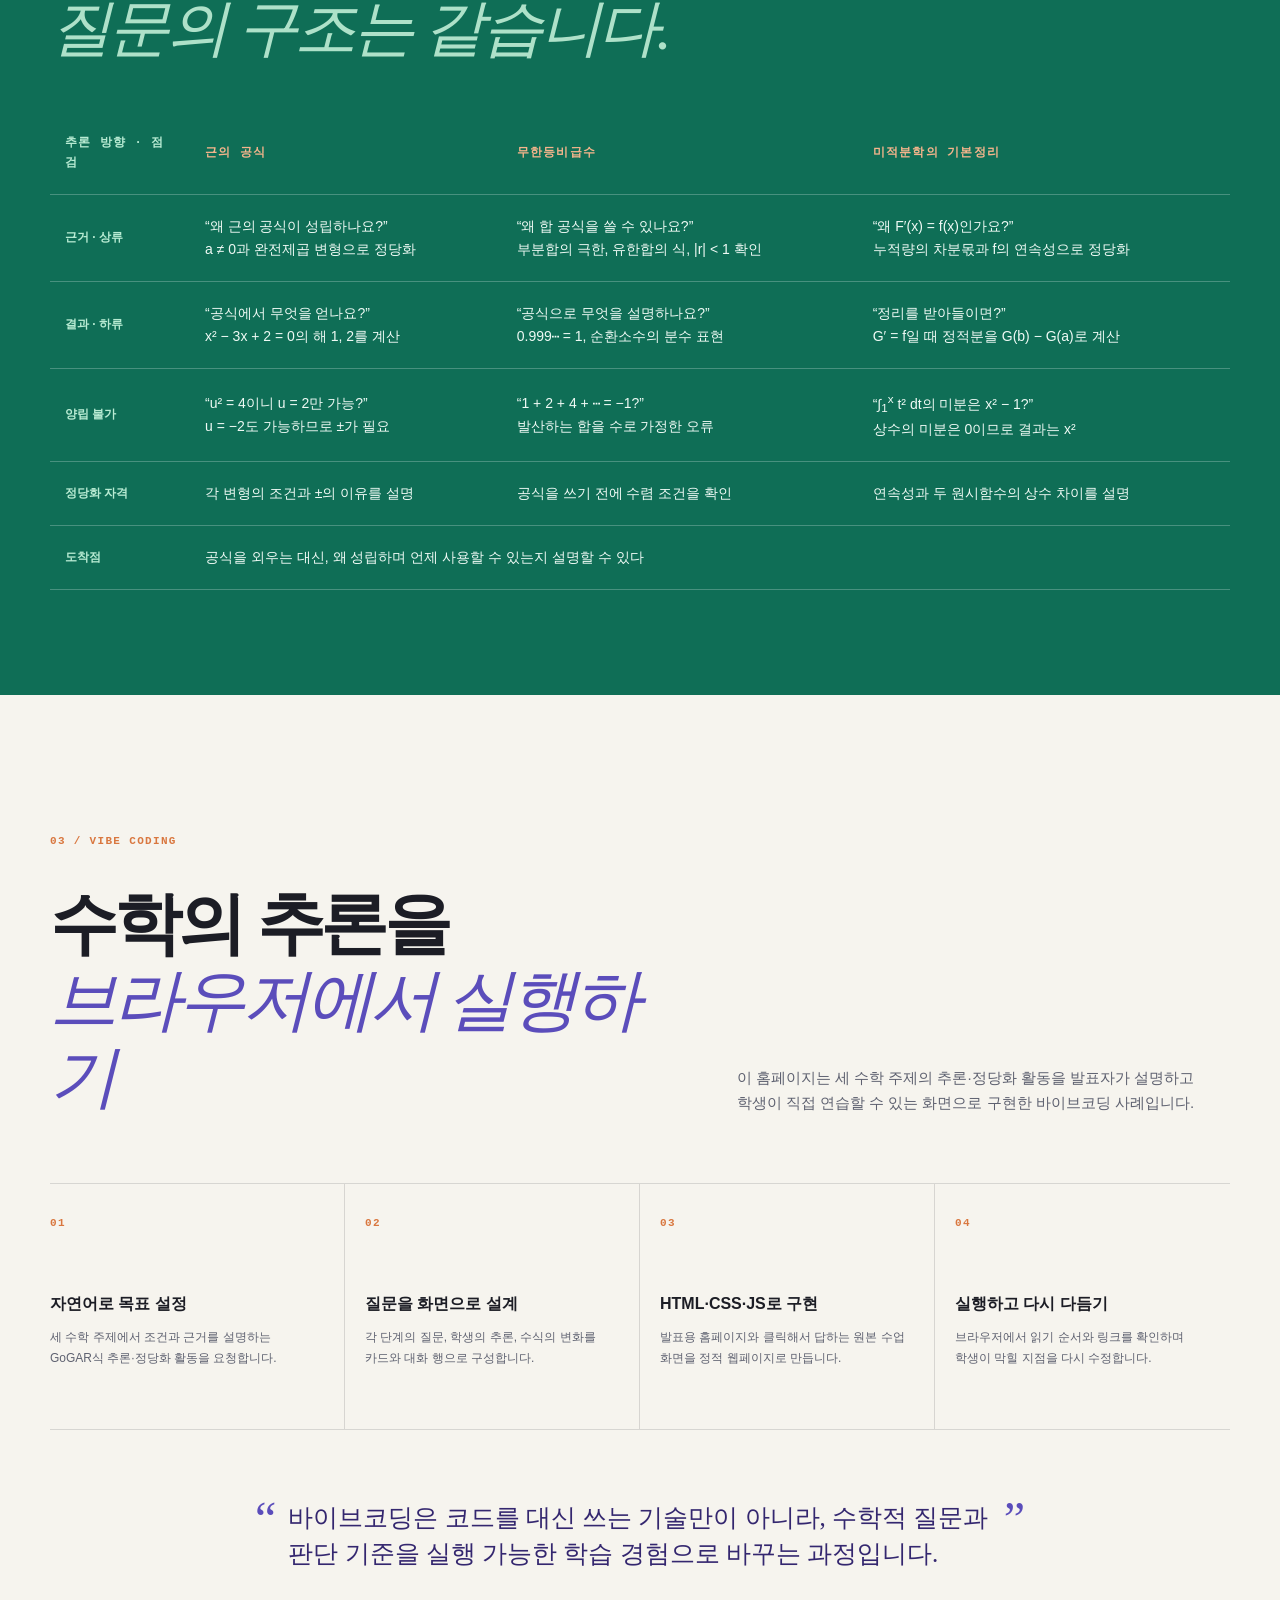
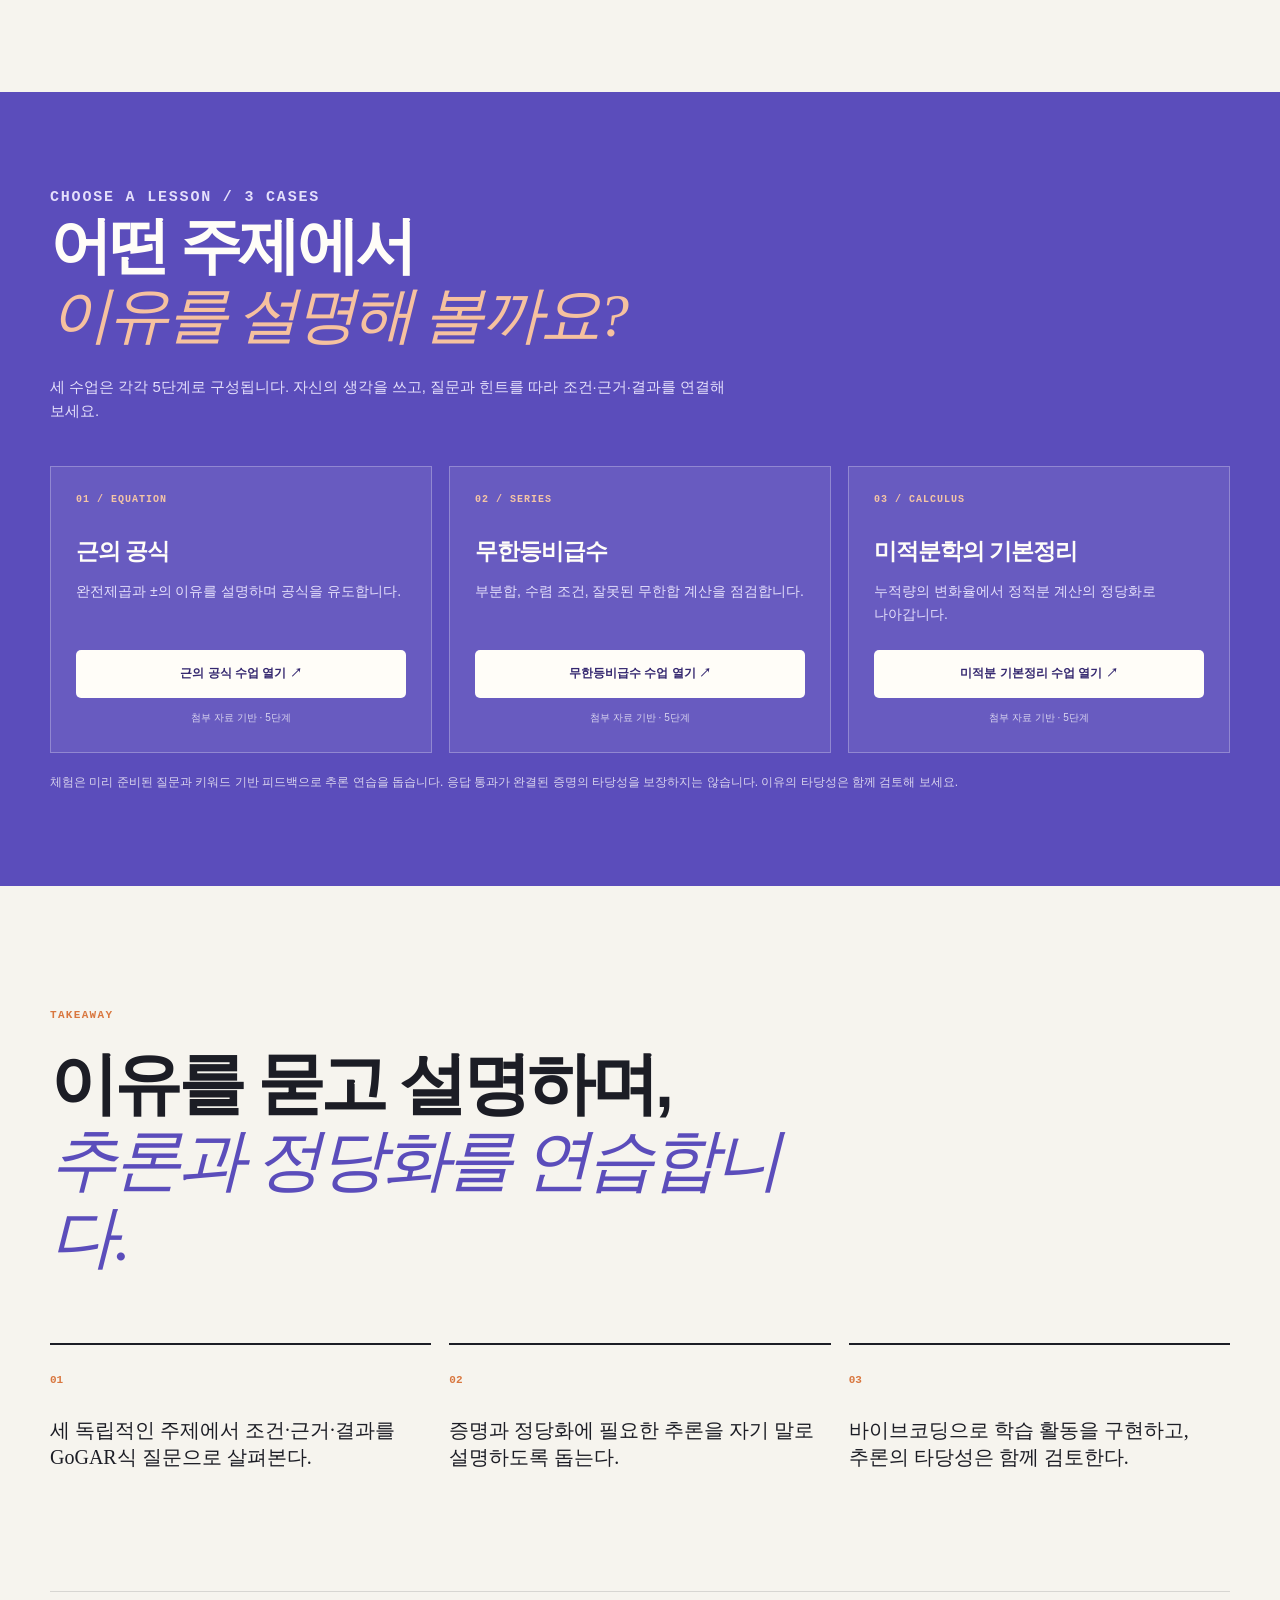
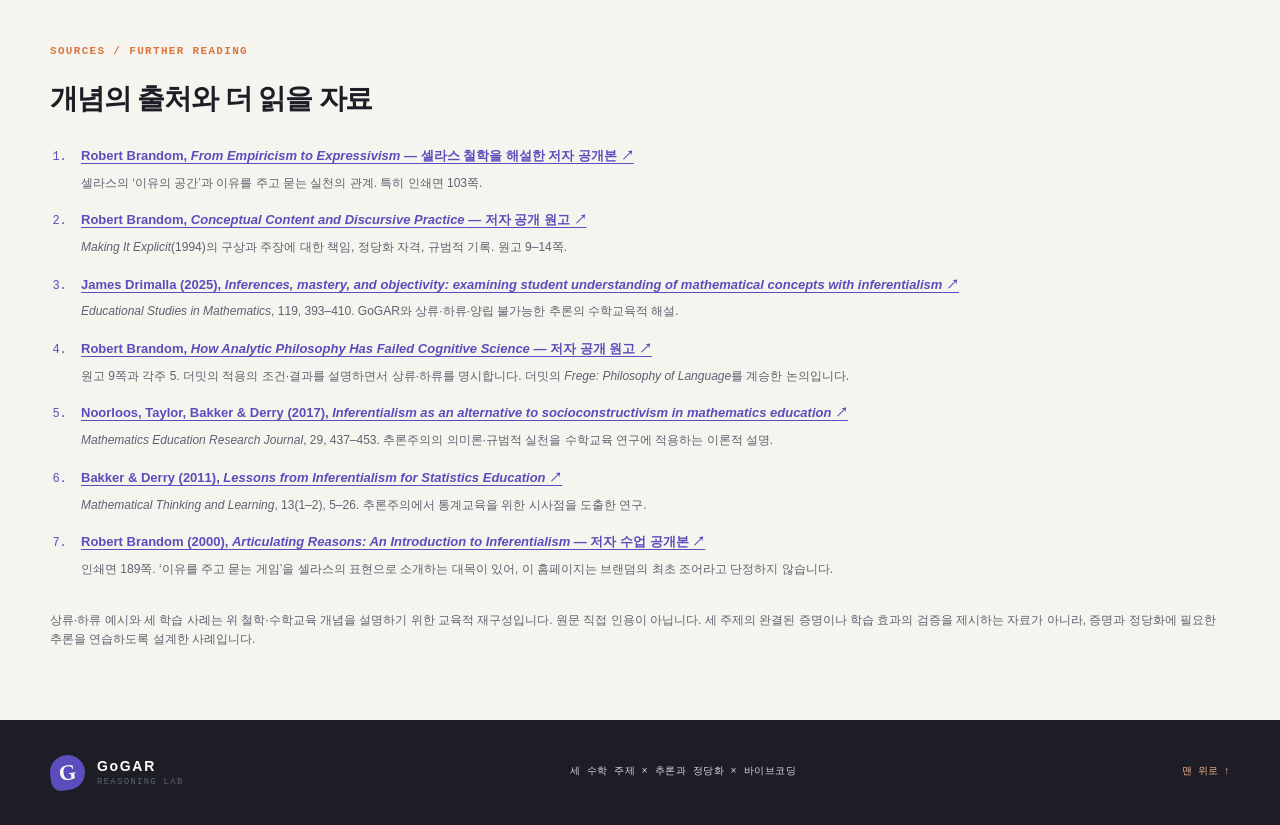
==== commit 36bf7012: "Reframe GoGAR activities around reasoning and justification Clarify the scope of the homepage and th" ====
--- a/gogar/index.html
+++ b/gogar/index.html
@@ -3,22 +3,22 @@
 <head>
   <meta charset="utf-8">
   <meta name="viewport" content="width=device-width, initial-scale=1">
-  <meta name="description" content="근의 공식, 무한등비급수, 미적분학의 기본정리를 GoGAR식 질문과 피드백으로 탐구하는 발표용 홈페이지입니다.">
-  <title>GoGAR Proof Lab | 어려운 증명을 질문으로 바꾸다</title>
+  <meta name="description" content="바이브코딩으로 수학적 추론과 정당화를 학습합니다. 세 수학 주제에서 GoGAR식 질문으로 조건과 근거, 결과를 설명하는 연습을 합니다.">
+  <title>GoGAR Reasoning Lab | 바이브코딩으로 수학적 추론과 정당화 학습하기</title>
   <link rel="icon" href="favicon.svg" type="image/svg+xml">
   <link rel="stylesheet" href="styles.css?v=gogar-theory-20261019-r3">
 </head>
 <body>
   <div class="site-shell">
     <header class="site-header" id="top">
-      <a class="brand" href="#top" aria-label="GoGAR Proof Lab 홈">
+      <a class="brand" href="#top" aria-label="GoGAR Reasoning Lab 홈">
         <span class="brand-mark">G</span>
-        <span><strong>GoGAR</strong><small>PROOF LAB</small></span>
+        <span><strong>GoGAR</strong><small>REASONING LAB</small></span>
       </a>
       <button class="menu-toggle" type="button" aria-expanded="false" aria-controls="site-nav">메뉴</button>
       <nav class="site-nav" id="site-nav" aria-label="주요 메뉴">
         <a href="#gogar">GoGAR란?</a>
-        <a href="#cases">세 증명 사례</a>
+        <a href="#cases">세 학습 사례</a>
         <a href="#vibe-coding">바이브코딩</a>
         <a class="nav-cta" href="#lessons">수업 선택 <span aria-hidden="true">↓</span></a>
       </nav>
@@ -28,21 +28,21 @@
       <section class="hero section-grid" aria-labelledby="hero-title">
         <div class="hero-copy reveal">
           <p class="eyebrow"><span class="eyebrow-dot"></span> MATH × CONVERSATION × CODE</p>
-          <h1 id="hero-title">어려운 증명을<br><em>질문으로 바꾸다</em></h1>
-          <p class="hero-lede">근의 공식, 무한등비급수, 미적분학의 기본정리. 각각 독립적인 세 증명 사례를 GoGAR식 질문으로 살펴보며, 증명의 근거와 조건을 스스로 설명합니다.</p>
+          <h1 id="hero-title">수학적 추론과<br><em>정당화 학습하기</em></h1>
+          <p class="hero-lede">근의 공식, 무한등비급수, 미적분학의 기본정리. 각각 독립적인 세 주제에서 GoGAR식 질문으로 조건과 근거를 확인하고, 자신의 추론을 설명하는 연습을 합니다.</p>
           <div class="hero-actions">
             <a class="button button-primary" href="#cases">세 사례 살펴보기 <span aria-hidden="true">↓</span></a>
             <a class="button button-ghost" href="#lessons">체험 수업 고르기 <span aria-hidden="true">↓</span></a>
           </div>
           <div class="hero-meta" aria-label="자료의 특징">
-            <span>대수 · 급수 · 미적분</span><span>세 가지 증명 사례</span><span>바이브코딩 발표자료</span>
-          </div>
-        </div>
-
-        <div class="hero-visual reveal reveal-delay-1" aria-label="세 증명 사례 미리보기">
+            <span>대수 · 급수 · 미적분</span><span>추론과 정당화 연습</span><span>바이브코딩 발표자료</span>
+          </div>
+        </div>
+
+        <div class="hero-visual reveal reveal-delay-1" aria-label="세 추론·정당화 학습 사례 미리보기">
           <div class="formula-card three-formula-card">
             <div class="formula-card-top"><span class="mini-label">THREE CASES / ONE METHOD</span><span class="card-index">01 — 03</span></div>
-            <p class="formula-question">공식이 성립하는 이유를<br>질문으로 연결합니다.</p>
+            <p class="formula-question">주장에 필요한 근거를<br>질문으로 확인합니다.</p>
             <div class="equation-stack case-equation-stack">
               <p class="hero-formula-label">01 / 근의 공식</p>
               <div class="equation-line main-equation">x = <span class="fraction"><span>−b ± √(b<sup>2</sup> − 4ac)</span><span>2a</span></span></div>
@@ -56,7 +56,7 @@
             <div class="formula-note"><span class="note-dot"></span> 세 주제, 하나의 GoGAR</div>
           </div>
           <div class="orbit orbit-one" aria-hidden="true"></div><div class="orbit orbit-two" aria-hidden="true"></div>
-          <div class="floating-sticker sticker-why">WHY?</div><div class="floating-sticker sticker-proof">PROOF × 3</div>
+          <div class="floating-sticker sticker-why">WHY?</div><div class="floating-sticker sticker-proof">REASON × 3</div>
         </div>
       </section>
 
@@ -66,18 +66,19 @@
           <h2 id="cases-title">세 주제,<br><em>하나의 GoGAR</em></h2>
         </div>
         <div class="intro-copy reveal reveal-delay-1">
-          <p class="large-copy">증명은 정답을 보여주는 일이 아니라, <strong>왜 다음 줄로 갈 수 있는지</strong>를 설명하는 일입니다.</p>
-          <p>근의 공식에서는 식을 변형하는 이유를, 무한등비급수에서는 수렴 조건을, 미적분학의 기본정리에서는 미분과 적분이 연결되는 이유를 묻습니다. 세 주제 모두 주장과 근거를 잇고, 잘못된 추론을 점검하는 같은 구조를 사용합니다.</p>
-        </div>
-      </section>
-
-      <section class="route-cards route-cards-three content-width" aria-label="GoGAR식 증명 사례 세 가지">
+          <p class="large-copy">수학적 정당화는 <strong>어떤 조건과 근거로 그 주장을 받아들일 수 있는지</strong> 설명하는 활동입니다.</p>
+          <p>근의 공식에서는 식을 변형하는 이유를, 무한등비급수에서는 수렴 조건의 필요성을, 미적분학의 기본정리에서는 누적량과 변화율을 연결하는 근거를 묻습니다. 세 주제에서 주장과 근거를 잇고, 잘못된 추론을 점검합니다.</p>
+          <p><strong>이 자료의 범위</strong> 완결된 증명의 작성·검증과, 그에 필요한 추론의 연습을 구분합니다. 이 앱은 질문에 이유를 붙이고 조건·결과를 설명하는 연습을 통해, 증명과 정당화에 필요한 추론을 돕도록 설계했습니다.</p>
+        </div>
+      </section>
+
+      <section class="route-cards route-cards-three content-width" aria-label="GoGAR식 추론·정당화 학습 사례 세 가지">
         <article class="route-card route-gogar reveal" id="quadratic-route">
           <div class="route-card-head"><span class="route-number">01</span><span class="route-tag">EQUATION / FORMULA</span></div>
           <h3>근의 공식 만들기</h3>
           <p class="route-lede">완성된 공식을 외우기 전에, “x를 혼자 남기려면 지금 무엇을 해야 할까?”라는 질문으로 완전제곱을 따라갑니다.</p>
           <div class="question-quote">“<span>왜</span> 양변을 a로 나누어야 할까요?”</div>
-          <div class="flow-line" aria-label="근의 공식 GoGAR 흐름"><span>질문</span><b>→</b><span>응답</span><b>→</b><span>힌트</span><b>→</b><span>공식</span></div>
+          <div class="flow-line" aria-label="근의 공식 GoGAR 흐름"><span>질문</span><b>→</b><span>이유</span><b>→</b><span>점검</span><b>→</b><span>정당화</span></div>
           <div class="route-result route-result-dark"><span>ARRIVE AT</span><strong>x = (−b ± √(b<sup>2</sup> − 4ac)) / 2a</strong></div>
           <a class="text-link" href="quadratic-lesson.html">근의 공식 수업 열기 <span>↗</span></a>
         </article>
@@ -144,7 +145,7 @@
         </div>
         <div class="reason-flow reveal" aria-label="상류의 근거와 조건에서 중심 주장을 거쳐 하류의 결과와 책임으로"><span><small>UPSTREAM / 상류</small>근거 · 조건</span><b aria-hidden="true">→</b><span class="flow-claim"><small>FOCAL CLAIM</small>지금 살피는 주장</span><b aria-hidden="true">→</b><span><small>DOWNSTREAM / 하류</small>결과 · 책임</span></div>
         <div class="direction-grid reveal">
-          <article><span>UPSTREAM / 상류 추론</span><h4>무엇을 근거로<br>이 주장을 할 자격이 생기는가?</h4><p>전제와 정의, 증명의 근거, 공식을 사용해도 되는 조건을 확인합니다. 수학에서는 <strong>“왜 성립하나요?” “이 조건은 왜 필요한가요?”</strong>라고 묻습니다.</p><p class="direction-term">적용의 조건<br><small>circumstances of application</small></p></article>
+          <article><span>UPSTREAM / 상류 추론</span><h4>무엇을 근거로<br>이 주장을 할 자격이 생기는가?</h4><p>전제와 정의, 주장을 뒷받침하는 근거, 공식을 사용해도 되는 조건을 확인합니다. 수학에서는 <strong>“왜 성립하나요?” “이 조건은 왜 필요한가요?”</strong>라고 묻습니다.</p><p class="direction-term">적용의 조건<br><small>circumstances of application</small></p></article>
           <article><span>DOWNSTREAM / 하류 추론</span><h4>이 주장을 받아들이면<br>무엇을 더 책임져야 하는가?</h4><p>그 주장으로부터 따라오는 결론과 가능해지는 다음 단계를 확인합니다. <strong>“그렇다면 무엇을 더 말할 수 있나요?”</strong>라고 묻고 그 결과도 함께 받아들일 책임을 집니다.</p><p class="direction-term">적용의 결과<br><small>consequences of application</small></p></article>
         </div>
         <div class="theory-foundation reveal"><p><strong>이론적 근거: 더밋 → 브랜덤</strong> 마이클 더밋(Michael Dummett)이 구분한 ‘적용의 조건’과 ‘적용의 결과’를 브랜덤은 개념의 추론적 내용을 설명하는 데 받아들였습니다. 브랜덤은 실제로 상류·하류라는 표현을 사용하며, <strong>개념을 이해하려면 두 측면을 함께 파악해야 한다</strong>고 설명합니다. 이 앱은 그 관점을 수학적 질문 설계에 활용합니다. <a class="concept-cite" href="#gogar-source-4" aria-label="출처 4 보기">[4]</a></p><p>공식으로 답만 구하면서 성립 근거를 설명하지 못하거나, 증명만 알고 그로부터 무엇을 얻는지 설명하지 못한다면 추론 관계의 한쪽을 놓칩니다. 다만 상류·하류는 <strong>어떤 주장을 기준으로 삼는지에 따라</strong> 달라집니다. 전제에서 결론을 얻는 계산은 전제의 하류이면서, 그 결론을 정당화하는 상류이기도 합니다.</p></div>
@@ -158,33 +159,33 @@
             <p class="example-caption">실수 a, r에 대해 |r| &lt; 1에서 성립합니다. 아래 수렴·발산 비교에서는 a ≠ 0을 가정합니다.</p>
           </div>
           <ol class="reason-dialogue">
-            <li><span>상류 ①</span><p><strong>합의 의미와 증명의 근거</strong> 무한합은 부분합의 극한으로 정의합니다.<small>S<sub>n</sub> = a + ar + ⋯ + ar<sup>n−1</sup>이고, r ≠ 1이면 S<sub>n</sub> = a(1 − r<sup>n</sup>)/(1 − r)입니다. 이 유한합의 식이 출발 근거입니다.</small></p></li>
+            <li><span>상류 ①</span><p><strong>합의 의미와 정당화의 근거</strong> 무한합은 부분합의 극한으로 정의합니다.<small>S<sub>n</sub> = a + ar + ⋯ + ar<sup>n−1</sup>이고, r ≠ 1이면 S<sub>n</sub> = a(1 − r<sup>n</sup>)/(1 − r)입니다. 이 유한합의 식이 출발 근거입니다.</small></p></li>
             <li><span>상류 ②</span><p><strong>공식을 쓸 자격을 주는 조건</strong> |r| &lt; 1이면 r<sup>n</sup> → 0입니다.<small>따라서 S = lim<sub>n→∞</sub> S<sub>n</sub> = a/(1 − r). 조건은 외워 붙이는 꼬리표가 아니라, 극한을 정당화하는 이유입니다.</small></p></li>
             <li><span>하류 ①</span><p><strong>받아들여야 하는 결과</strong> 0.999⋯ = 1을 설명할 수 있습니다.<small>a = 0.9, r = 0.1이므로 0.9 + 0.09 + ⋯ = 0.9/(1 − 0.1) = 1입니다. 여기서 소수도 유한 소수들의 극한으로 해석합니다.</small></p></li>
             <li><span>하류 ②</span><p><strong>가능해지는 다음 단계</strong> 순환소수를 분수로 바꿀 수 있습니다.<small>0.333⋯ = 0.3 + 0.03 + ⋯ = 0.3/(1 − 0.1) = 1/3. 계산 결과와 함께, 수렴 조건을 만족하는지 확인할 책임도 유지합니다.</small></p></li>
           </ol>
         </div>
         <aside class="boundary-note reveal" aria-labelledby="boundary-title"><span>INCOMPATIBILITY / 양립 불가능성 점검</span><h3 id="boundary-title">함께 받아들일 수 없는 주장도 확인합니다.</h3><p>양립 불가능성이란 <strong>같은 조건과 의미 아래에서 함께 정당화할 수 없는 주장들의 관계</strong>입니다. 예를 들어 a ≠ 0, |r| ≥ 1인 등비급수는 보통의 의미에서 유한한 합을 갖지 않으므로, 1 + 2 + 4 + ⋯의 합이 −1이라는 주장과 양립하지 않습니다. 이 예의 부분합은 오히려 끝없이 커집니다. <a class="concept-cite" href="#gogar-source-3" aria-label="출처 3 보기">[3]</a></p><p><strong>조건과 결과를 혼동하지 않기:</strong> |r| &lt; 1은 기본적으로 상류의 적용 조건입니다. 이를 벗어난 급수에 공식을 쓰지 않아야 한다는 것은 그 조건을 받아들인 데 따르는 책임입니다. a = 0이면 모든 항이 0이므로 공비와 관계없이 합은 0이라는 예외도 구분합니다.</p></aside>
-        <p class="concept-application reveal"><strong>이 홈페이지의 수업 설계 — 이론을 학습 화면으로</strong> 사람 사이의 이유 주고받기를 바탕으로, 바이브코딩으로 준비된 질문·입력·피드백·힌트를 구현했습니다. 학생이 막힌 곳이 근거인지, 조건인지, 결과인지 드러내고 교사·친구와 다시 설명할 수 있도록 돕는 것이 목표입니다. 현재 체험 앱은 미리 작성한 질문과 키워드 기반 피드백으로 동작하며, AI가 실시간으로 증명의 타당성을 판정하는 도구는 아닙니다. 이 설계의 학습 효과가 입증되었다고 주장하지는 않습니다.</p>
+        <p class="concept-application reveal"><strong>이 홈페이지의 수업 설계 — 추론과 정당화를 연습하는 화면</strong> GoGAR식 질문을 통해 학생이 주장에 근거를 제시하고, 성립 조건을 확인하며, 그 주장으로부터 따라오는 결과를 설명하도록 합니다. 바이브코딩으로 질문·입력·피드백·힌트를 구현하여 증명과 정당화에 필요한 추론을 연습하도록 돕고자 합니다. 현재 체험 앱은 미리 작성한 질문과 키워드 기반 피드백으로 동작합니다. 학생이 완결된 증명을 구성했는지 자동으로 판정하지 않으며, 수학적 타당성은 교사·친구와 함께 검토해야 합니다. 이 설계의 학습 효과는 별도 검증이 필요합니다.</p>
       </section>
 
       <section class="case-section content-width" aria-labelledby="case-title">
         <div class="case-heading reveal">
           <p class="section-kicker">02 / THREE GOGAR CASES</p>
-          <h2 id="case-title">세 증명 모두<br><em>질문으로 따라가기</em></h2>
-          <p>아래 대화는 발표할 때 보여 줄 수 있는 축약본입니다. 각 카드에서 <strong>질문 → 학생의 추론 → 수식의 변화</strong>가 한 묶음으로 움직입니다.</p>
-        </div>
-
-        <nav class="case-jump-links reveal" aria-label="증명 사례 바로가기"><a href="#quadratic-case">01 근의 공식 ↓</a><a href="#series-case">02 무한등비급수 ↓</a><a href="#ftc-case">03 미적분학의 기본정리 ↓</a></nav>
+          <h2 id="case-title">세 주제로<br><em>추론과 정당화 연습하기</em></h2>
+          <p>아래 대화는 학습 활동의 축약본입니다. 각 카드에서 <strong>질문 → 학생의 추론 → 근거와 조건의 설명</strong>을 살펴봅니다. 완결된 증명 대신, 증명과 정당화에 필요한 사고의 일부를 연습합니다.</p>
+        </div>
+
+        <nav class="case-jump-links reveal" aria-label="학습 사례 바로가기"><a href="#quadratic-case">01 근의 공식 ↓</a><a href="#series-case">02 무한등비급수 ↓</a><a href="#ftc-case">03 미적분학의 기본정리 ↓</a></nav>
         <div class="case-grid case-grid-three">
           <article class="case-panel case-panel-quadratic reveal" id="quadratic-case">
             <div class="case-panel-head"><span class="case-badge">CASE A</span><span class="case-panel-type">QUADRATIC FORMULA</span></div>
             <h3>근의 공식 만들기</h3>
-            <p class="case-condition">출발: <strong>ax<sup>2</sup> + bx + c = 0</strong>, a ≠ 0</p>
+            <p class="case-condition">추론 연습: <strong>ax<sup>2</sup> + bx + c = 0</strong>에서 식 변형의 근거와 조건을 설명합니다. 실수 계수, a ≠ 0이며 실수 해를 다룰 때 b² − 4ac ≥ 0입니다.</p>
             <div class="dialogue-list">
               <div class="dialogue-row"><div class="dialogue-meta"><span>Q1</span><b>GoGAR 질문</b></div><p class="dialogue-question">x<sup>2</sup>의 계수를 1로 만들려면 무엇을 할까요?</p><p class="dialogue-answer"><strong>학생의 추론</strong> a ≠ 0이므로 양변을 a로 나눌 수 있습니다. x를 다루기 쉬운 형태로 바꾸는 첫 단계입니다.</p><div class="dialogue-math">x<sup>2</sup> + <span class="fraction"><span>b</span><span>a</span></span>x + <span class="fraction"><span>c</span><span>a</span></span> = 0</div></div>
               <div class="dialogue-row"><div class="dialogue-meta"><span>Q2</span><b>GoGAR 질문</b></div><p class="dialogue-question">x가 있는 식을 하나의 제곱으로 만들 수 있을까요?</p><p class="dialogue-answer"><strong>학생의 추론</strong> x의 계수 b/a의 절반을 제곱한 값을 양변에 더하면 완전제곱이 됩니다.</p><div class="dialogue-math">(x + <span class="fraction"><span>b</span><span>2a</span></span>)<sup>2</sup> = <span class="fraction"><span>b<sup>2</sup> − 4ac</span><span>4a<sup>2</sup></span></span></div></div>
-              <div class="dialogue-row"><div class="dialogue-meta"><span>Q3</span><b>GoGAR 질문</b></div><p class="dialogue-question">제곱 형태가 되었으니 x를 어떻게 꺼낼까요?</p><p class="dialogue-answer"><strong>학생의 추론</strong> 양변의 제곱근을 취합니다. 제곱근에는 양의 경우와 음의 경우가 모두 있으므로 ±가 필요합니다.</p><div class="dialogue-math">x + <span class="fraction"><span>b</span><span>2a</span></span> = ± <span class="fraction"><span>√(b<sup>2</sup> − 4ac)</span><span>2a</span></span></div></div>
+              <div class="dialogue-row"><div class="dialogue-meta"><span>Q3</span><b>GoGAR 질문</b></div><p class="dialogue-question">제곱 형태가 되었으니 x를 어떻게 꺼낼까요?</p><p class="dialogue-answer"><strong>학생의 추론</strong> D = b² − 4ac ≥ 0이면 u² = D/(4a²)에서 u = ±√D/(2|a|)입니다. 두 부호를 모두 고려하므로 ±√D/(2a)로 같은 해의 집합을 나타낼 수 있습니다.</p><div class="dialogue-math">x + <span class="fraction"><span>b</span><span>2a</span></span> = ± <span class="fraction"><span>√(b<sup>2</sup> − 4ac)</span><span>2a</span></span></div></div>
               <div class="case-result"><span>GO GAR RESULT</span><strong>x = <span class="fraction"><span>−b ± √(b<sup>2</sup> − 4ac)</span><span>2a</span></span></strong></div>
             </div>
             <a class="case-lesson-link" href="quadratic-lesson.html">근의 공식 전체 수업 열기 ↗</a>
@@ -193,7 +194,7 @@
           <article class="case-panel case-panel-series reveal" id="series-case">
             <div class="case-panel-head"><span class="case-badge">CASE B</span><span class="case-panel-type">INFINITE GEOMETRIC SERIES</span></div>
             <h3>무한등비급수</h3>
-            <p class="case-condition">출발: <strong>S<sub>n</sub> = a + ar + ⋯ + ar<sup>n−1</sup></strong>. a ≠ 0인 실수 등비급수의 수렴 조건을 확인합니다.</p>
+            <p class="case-condition">추론 연습: <strong>S<sub>n</sub> = a + ar + ⋯ + ar<sup>n−1</sup></strong>에서 부분합과 무한합의 차이, 수렴 조건이 필요한 이유를 설명합니다. a ≠ 0인 실수 등비급수를 다룹니다.</p>
             <div class="dialogue-list">
               <div class="dialogue-row"><div class="dialogue-meta"><span>Q1 / 상류</span><b>GoGAR 질문</b></div><p class="dialogue-question">끝까지 더할 수 없는 무한합을 어떻게 정의할까요?</p><p class="dialogue-answer"><strong>학생의 추론</strong> 유한한 개수의 항을 더한 부분합 S<sub>n</sub>을 먼저 만듭니다. 이 부분합의 유한한 극한이 존재할 때 그 극한을 급수의 합이라고 정의합니다.</p><div class="dialogue-math">S = lim<sub>n→∞</sub> S<sub>n</sub></div></div>
               <div class="dialogue-row"><div class="dialogue-meta"><span>Q2 / 하류</span><b>GoGAR 질문</b></div><p class="dialogue-question">S<sub>n</sub>에서 rS<sub>n</sub>을 빼면 무엇이 남나요?</p><p class="dialogue-answer"><strong>학생의 추론</strong> 가운데 항이 소거되어 a − ar<sup>n</sup>만 남습니다. r ≠ 1이면 1 − r로 나눌 수 있고, r = 1이면 S<sub>n</sub> = na입니다.</p><div class="dialogue-math">S<sub>n</sub> = <span class="fraction"><span>a(1 − r<sup>n</sup>)</span><span>1 − r</span></span> <small>(r ≠ 1)</small></div></div>
@@ -207,7 +208,7 @@
           <article class="case-panel case-panel-ftc reveal" id="ftc-case">
             <div class="case-panel-head"><span class="case-badge">CASE C</span><span class="case-panel-type">FUNDAMENTAL THEOREM OF CALCULUS</span></div>
             <h3>미적분학의 기본정리</h3>
-            <p class="case-condition">조건: <strong>f는 [a, b]에서 연속</strong>, <strong>F(x) = ∫<sub>a</sub><sup>x</sup> f(t) dt</strong>. 내부점 a &lt; x &lt; b에서 F′(x) = f(x)를 설명합니다.</p>
+            <p class="case-condition">추론 연습: <strong>f는 [a, b]에서 연속</strong>, <strong>F(x) = ∫<sub>a</sub><sup>x</sup> f(t) dt</strong>. 내부점에서 F′(x) = f(x)를 말할 때 누적량·차분몫·연속성이 맡는 역할을 설명합니다.</p>
             <div class="dialogue-list">
               <div class="dialogue-row"><div class="dialogue-meta"><span>Q1 / 상류</span><b>GoGAR 질문</b></div><p class="dialogue-question">적분의 위끝을 x로 바꾸면 무엇이 달라질까요?</p><p class="dialogue-answer"><strong>학생의 추론</strong> F(x)는 a부터 x까지의 누적량을 알려 주는 함수입니다. 예를 들어 f(t) = 2, a = 0이면 F(x) = 2x이고, 미분하면 원래 함수값 2가 나옵니다.</p><div class="dialogue-math">F(x) = ∫<sub>0</sub><sup>x</sup> 2 dt = 2x</div></div>
               <div class="dialogue-row"><div class="dialogue-meta"><span>Q2 / 하류</span><b>GoGAR 질문</b></div><p class="dialogue-question">F(x+h) − F(x)를 h로 나누면 무엇을 뜻하나요?</p><p class="dialogue-answer"><strong>학생의 추론</strong> 증가량은 x와 x+h 사이의 정적분입니다. 차분몫은 그 구간의 평균 함수값입니다. h가 0으로 갈 때 연속성에 의해 f(x)로 가까워집니다.</p><div class="dialogue-math">lim<sub>h→0</sub> <span class="fraction"><span>F(x+h) − F(x)</span><span>h</span></span> = f(x)</div></div>
@@ -242,10 +243,10 @@
         <div class="vibe-heading reveal">
           <p class="section-kicker">03 / VIBE CODING</p>
           <h2 id="vibe-title">수학의 추론을<br><em>브라우저에서 실행하기</em></h2>
-          <p>이 홈페이지는 세 증명 사례의 질문 흐름을 발표자가 설명하고 학생이 직접 따라갈 수 있는 화면으로 바꾸는 바이브코딩의 사례입니다.</p>
+          <p>이 홈페이지는 세 수학 주제의 추론·정당화 활동을 발표자가 설명하고 학생이 직접 연습할 수 있는 화면으로 구현한 바이브코딩 사례입니다.</p>
         </div>
         <div class="vibe-timeline reveal reveal-delay-1">
-          <article class="timeline-item"><span class="timeline-number">01</span><div><h3>자연어로 목표 설정</h3><p>근의 공식, 무한등비급수, 미적분학의 기본정리를 GoGAR식 사례로 구성해 달라고 요청합니다.</p></div></article>
+          <article class="timeline-item"><span class="timeline-number">01</span><div><h3>자연어로 목표 설정</h3><p>세 수학 주제에서 조건과 근거를 설명하는 GoGAR식 추론·정당화 활동을 요청합니다.</p></div></article>
           <article class="timeline-item"><span class="timeline-number">02</span><div><h3>질문을 화면으로 설계</h3><p>각 단계의 질문, 학생의 추론, 수식의 변화를 카드와 대화 행으로 구성합니다.</p></div></article>
           <article class="timeline-item"><span class="timeline-number">03</span><div><h3>HTML·CSS·JS로 구현</h3><p>발표용 홈페이지와 클릭해서 답하는 원본 수업 화면을 정적 웹페이지로 만듭니다.</p></div></article>
           <article class="timeline-item"><span class="timeline-number">04</span><div><h3>실행하고 다시 다듬기</h3><p>브라우저에서 읽기 순서와 링크를 확인하며 학생이 막힐 지점을 다시 수정합니다.</p></div></article>
@@ -255,20 +256,20 @@
 
       <section class="demo-section full-bleed" id="lessons" aria-labelledby="demo-title">
         <div class="content-width demo-inner demo-inner-three">
-          <div class="reveal"><p class="section-kicker light-kicker">CHOOSE A LESSON / 3 CASES</p><h2 id="demo-title">어떤 증명부터<br><em>질문해 볼까요?</em></h2><p>세 수업은 각각 5단계로 구성됩니다. 자신의 생각을 쓰고, 질문과 힌트를 따라가며 증명의 이유를 연결해 보세요.</p></div>
+          <div class="reveal"><p class="section-kicker light-kicker">CHOOSE A LESSON / 3 CASES</p><h2 id="demo-title">어떤 주제에서<br><em>이유를 설명해 볼까요?</em></h2><p>세 수업은 각각 5단계로 구성됩니다. 자신의 생각을 쓰고, 질문과 힌트를 따라 조건·근거·결과를 연결해 보세요.</p></div>
           <div class="demo-lesson-grid">
             <article class="demo-action reveal"><span class="lesson-topic-number">01 / EQUATION</span><h3>근의 공식</h3><p>완전제곱과 ±의 이유를 설명하며 공식을 유도합니다.</p><a class="button button-light" href="quadratic-lesson.html">근의 공식 수업 열기 ↗</a><small>첨부 자료 기반 · 5단계</small></article>
             <article class="demo-action reveal"><span class="lesson-topic-number">02 / SERIES</span><h3>무한등비급수</h3><p>부분합, 수렴 조건, 잘못된 무한합 계산을 점검합니다.</p><a class="button button-light" href="series-lesson.html?v=20261019-r2">무한등비급수 수업 열기 ↗</a><small>첨부 자료 기반 · 5단계</small></article>
             <article class="demo-action reveal"><span class="lesson-topic-number">03 / CALCULUS</span><h3>미적분학의 기본정리</h3><p>누적량의 변화율에서 정적분 계산의 정당화로 나아갑니다.</p><a class="button button-light" href="ftc-lesson.html?v=20261019-ftc2">미적분 기본정리 수업 열기 ↗</a><small>첨부 자료 기반 · 5단계</small></article>
           </div>
-          <p class="demo-footnote">체험은 미리 준비된 질문·힌트·피드백으로 작동합니다. 답변의 이유가 수학적으로 타당한지도 함께 확인해 보세요.</p>
+          <p class="demo-footnote">체험은 미리 준비된 질문과 키워드 기반 피드백으로 추론 연습을 돕습니다. 응답 통과가 완결된 증명의 타당성을 보장하지는 않습니다. 이유의 타당성은 함께 검토해 보세요.</p>
         </div>
       </section>
 
       <section class="closing-section content-width" aria-labelledby="closing-title">
         <p class="section-kicker">TAKEAWAY</p>
-        <h2 id="closing-title">증명은 어려운 답이 아니라,<br><em>다음 질문을 찾는 과정입니다.</em></h2>
-        <div class="takeaway-grid"><div><strong>01</strong><p>서로 독립적인 세 주제에 같은 GoGAR식 접근을 적용할 수 있다.</p></div><div><strong>02</strong><p>GoGAR는 학생이 계산의 이유를 자기 말로 확인하게 한다.</p></div><div><strong>03</strong><p>바이브코딩은 그 과정을 누구나 따라갈 화면으로 만든다.</p></div></div>
+        <h2 id="closing-title">이유를 묻고 설명하며,<br><em>추론과 정당화를 연습합니다.</em></h2>
+        <div class="takeaway-grid"><div><strong>01</strong><p>세 독립적인 주제에서 조건·근거·결과를 GoGAR식 질문으로 살펴본다.</p></div><div><strong>02</strong><p>증명과 정당화에 필요한 추론을 자기 말로 설명하도록 돕는다.</p></div><div><strong>03</strong><p>바이브코딩으로 학습 활동을 구현하고, 추론의 타당성은 함께 검토한다.</p></div></div>
       </section>
 
       <section class="concept-sources content-width" id="gogar-sources" aria-labelledby="gogar-sources-title">
@@ -283,11 +284,11 @@
           <li id="gogar-source-6"><a href="https://doi.org/10.1080/10986065.2011.538293" target="_blank" rel="noopener noreferrer">Bakker &amp; Derry (2011), <cite>Lessons from Inferentialism for Statistics Education</cite> ↗</a><p><cite>Mathematical Thinking and Learning</cite>, 13(1–2), 5–26. 추론주의에서 통계교육을 위한 시사점을 도출한 연구.</p></li>
           <li id="gogar-source-7"><a href="https://sites.pitt.edu/~rbrandom/Courses/2022%20Phil%20of%20Language/Reasons%20texts/Brandom_-_Articulating_Reasons.pdf" target="_blank" rel="noopener noreferrer">Robert Brandom (2000), <cite>Articulating Reasons: An Introduction to Inferentialism</cite> — 저자 수업 공개본 ↗</a><p>인쇄면 189쪽. ‘이유를 주고 묻는 게임’을 셀라스의 표현으로 소개하는 대목이 있어, 이 홈페이지는 브랜덤의 최초 조어라고 단정하지 않습니다.</p></li>
         </ol>
-        <p class="source-note">무한등비급수의 상류·하류 예시와 세 증명의 요약은 위 철학·수학교육 개념을 설명하기 위한 교육적 재구성입니다. 원문 직접 인용이 아닙니다. 체험 수업은 제공된 근의 공식·무한등비급수·미적분 기본정리 자료를 연결했습니다.</p>
+        <p class="source-note">상류·하류 예시와 세 학습 사례는 위 철학·수학교육 개념을 설명하기 위한 교육적 재구성입니다. 원문 직접 인용이 아닙니다. 세 주제의 완결된 증명이나 학습 효과의 검증을 제시하는 자료가 아니라, 증명과 정당화에 필요한 추론을 연습하도록 설계한 사례입니다.</p>
       </section>
     </main>
 
-    <footer class="site-footer"><div class="content-width footer-inner"><div class="brand footer-brand"><span class="brand-mark">G</span><span><strong>GoGAR</strong><small>PROOF LAB</small></span></div><p>세 수학 증명 사례 × 대화형 추론 × 바이브코딩</p><a href="#top">맨 위로 ↑</a></div></footer>
+    <footer class="site-footer"><div class="content-width footer-inner"><div class="brand footer-brand"><span class="brand-mark">G</span><span><strong>GoGAR</strong><small>REASONING LAB</small></span></div><p>세 수학 주제 × 추론과 정당화 × 바이브코딩</p><a href="#top">맨 위로 ↑</a></div></footer>
   </div>
   <script src="script.js"></script>
 </body>
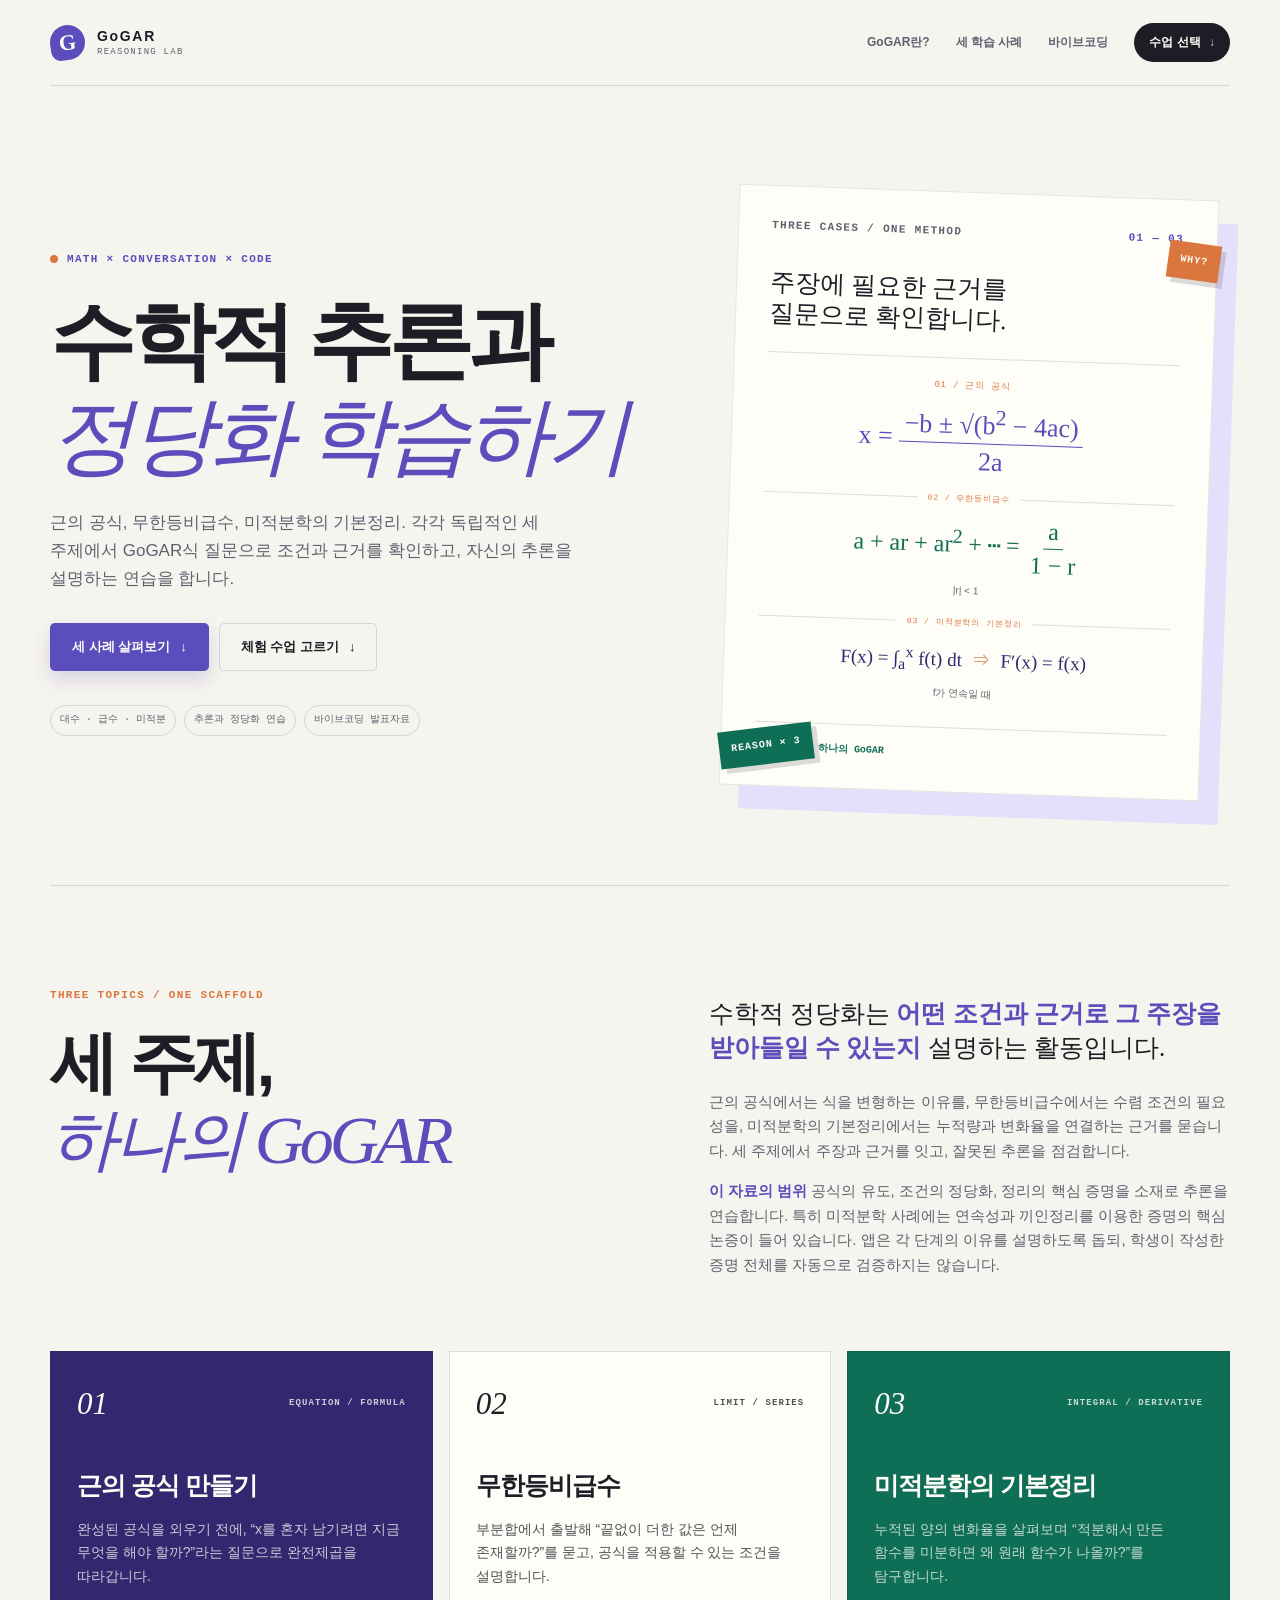
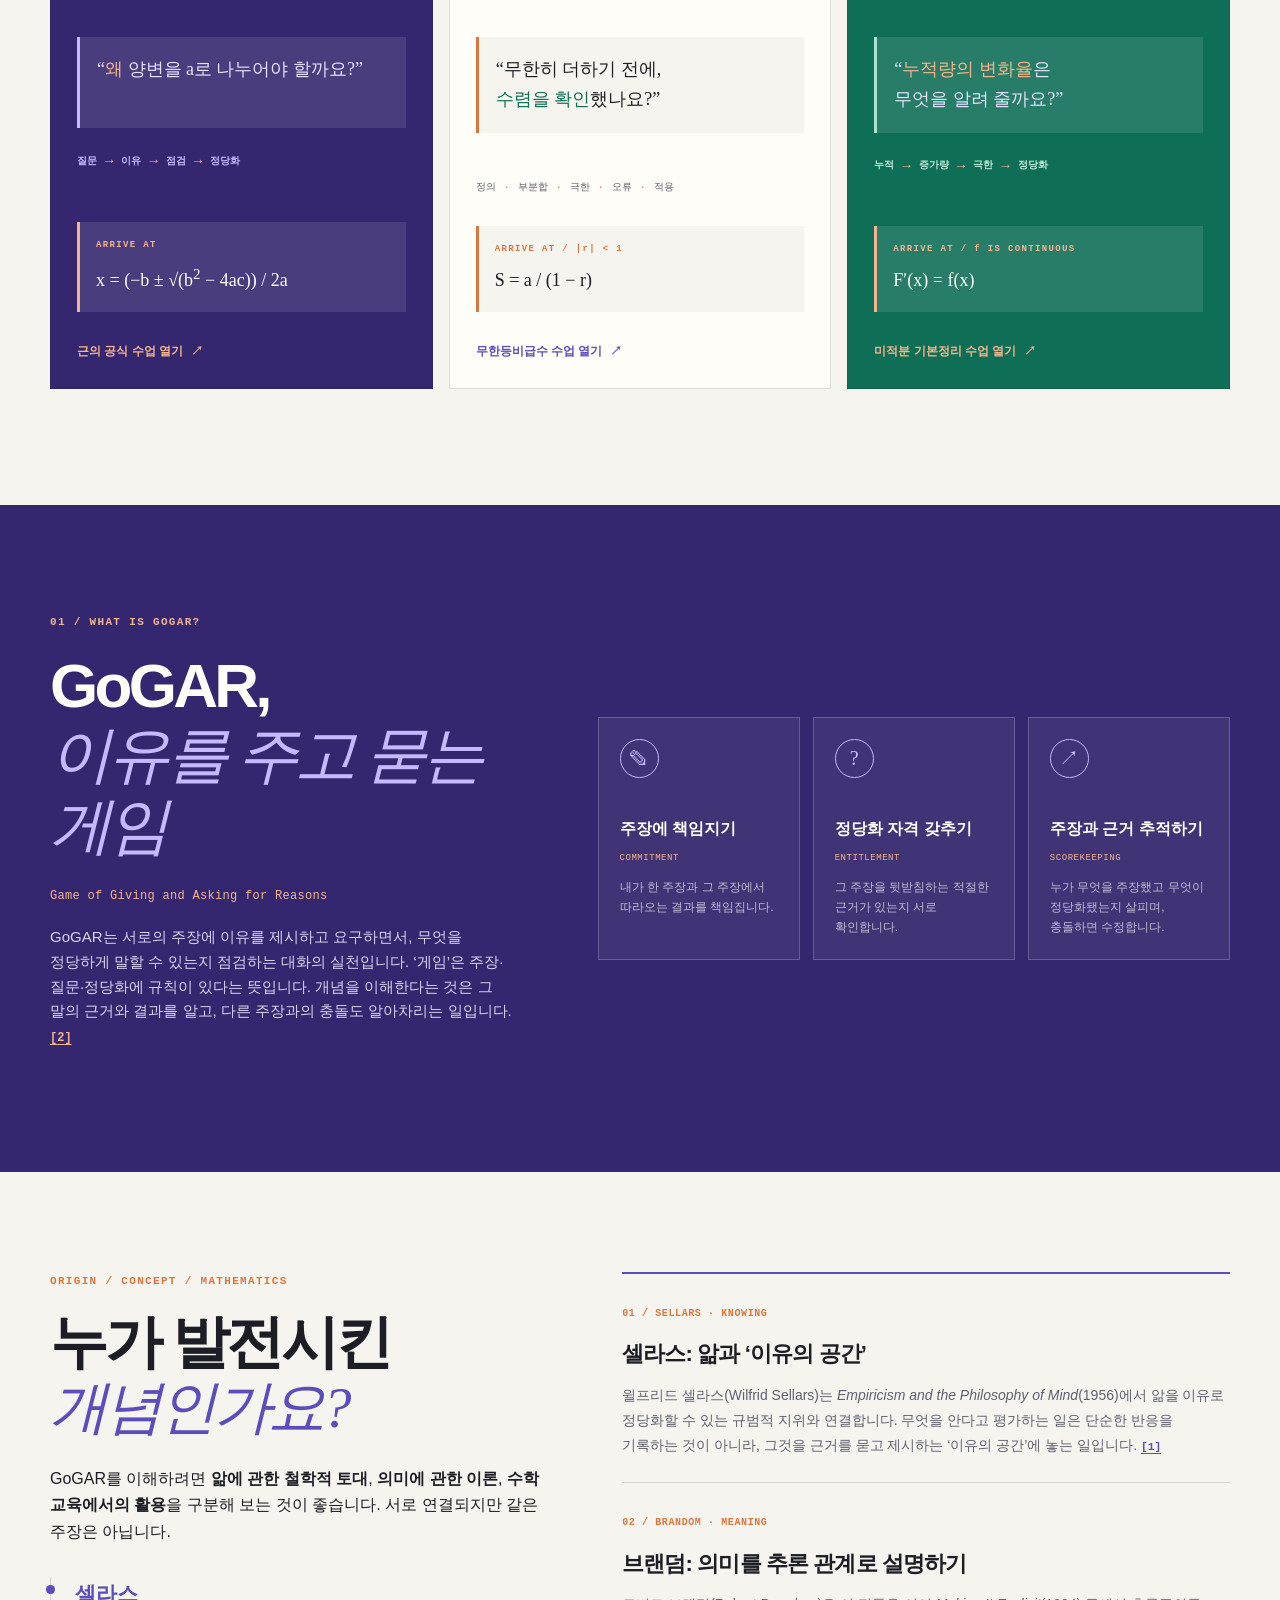
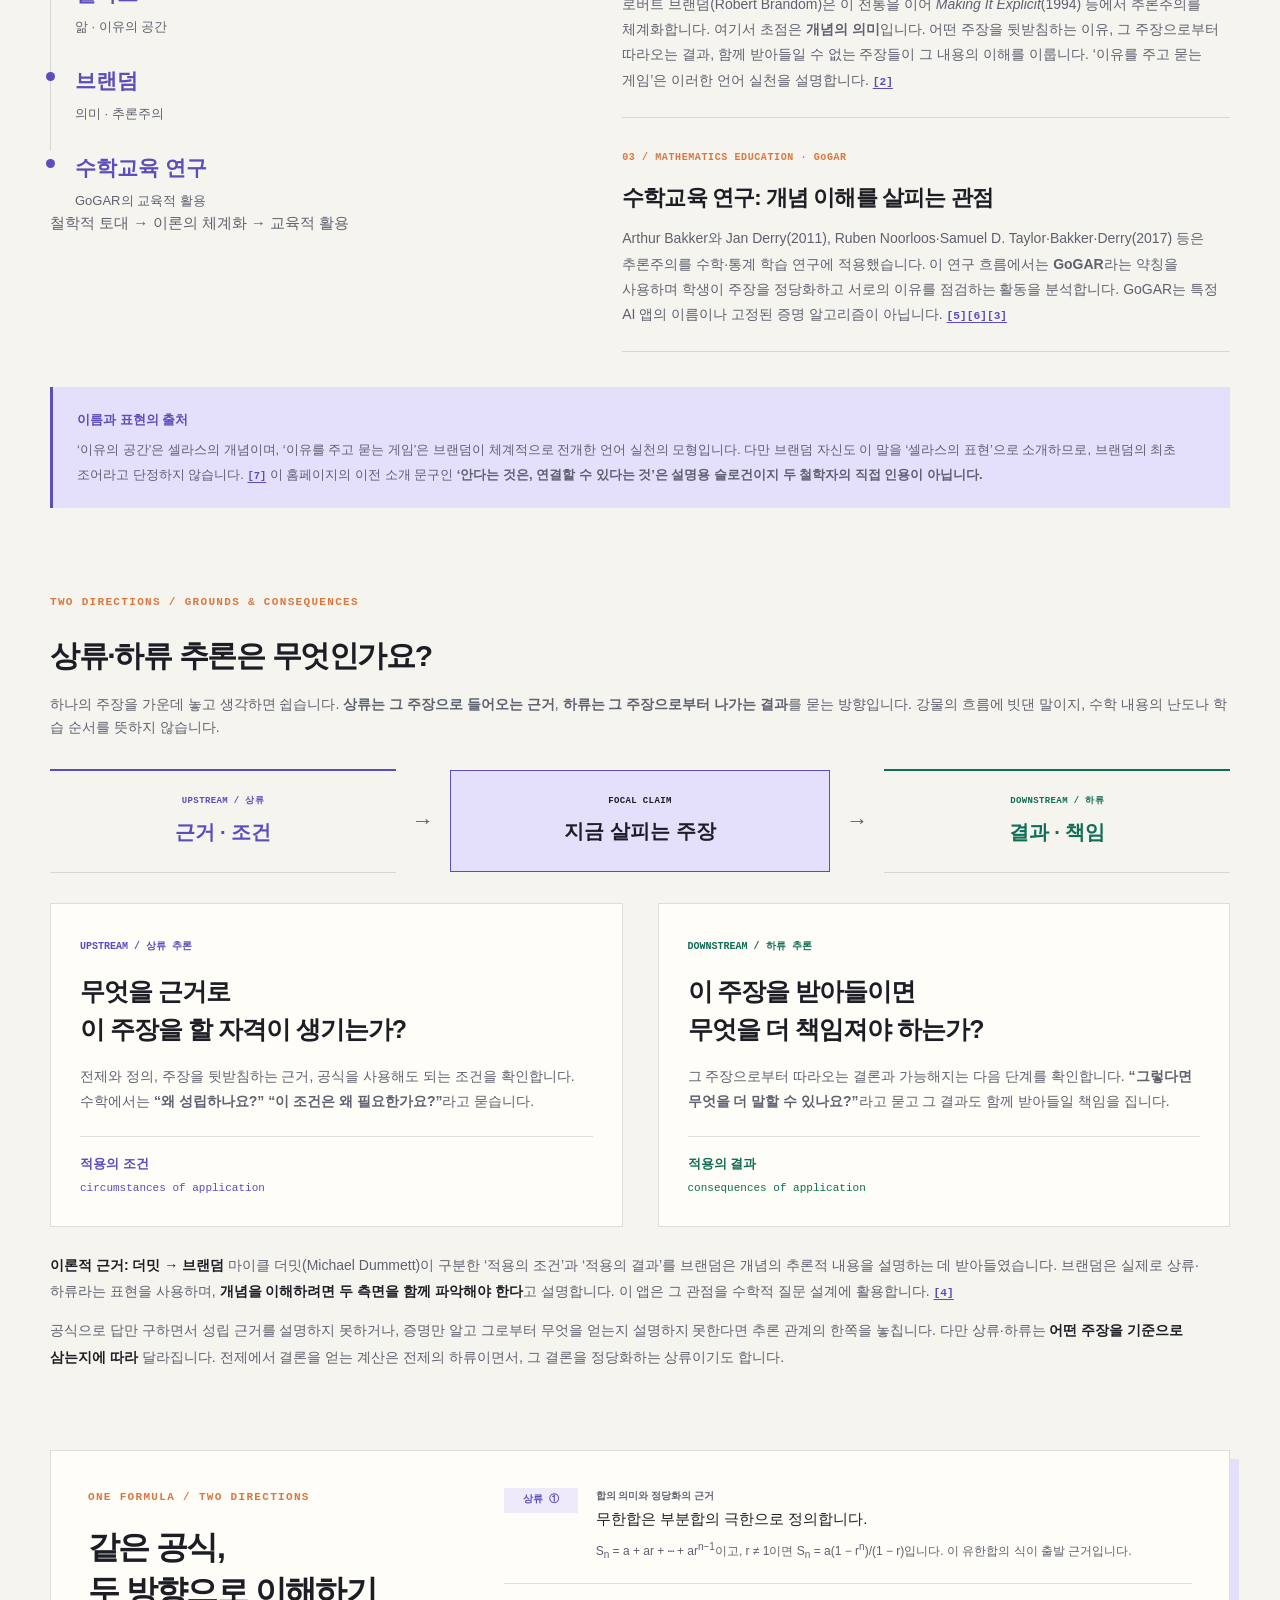
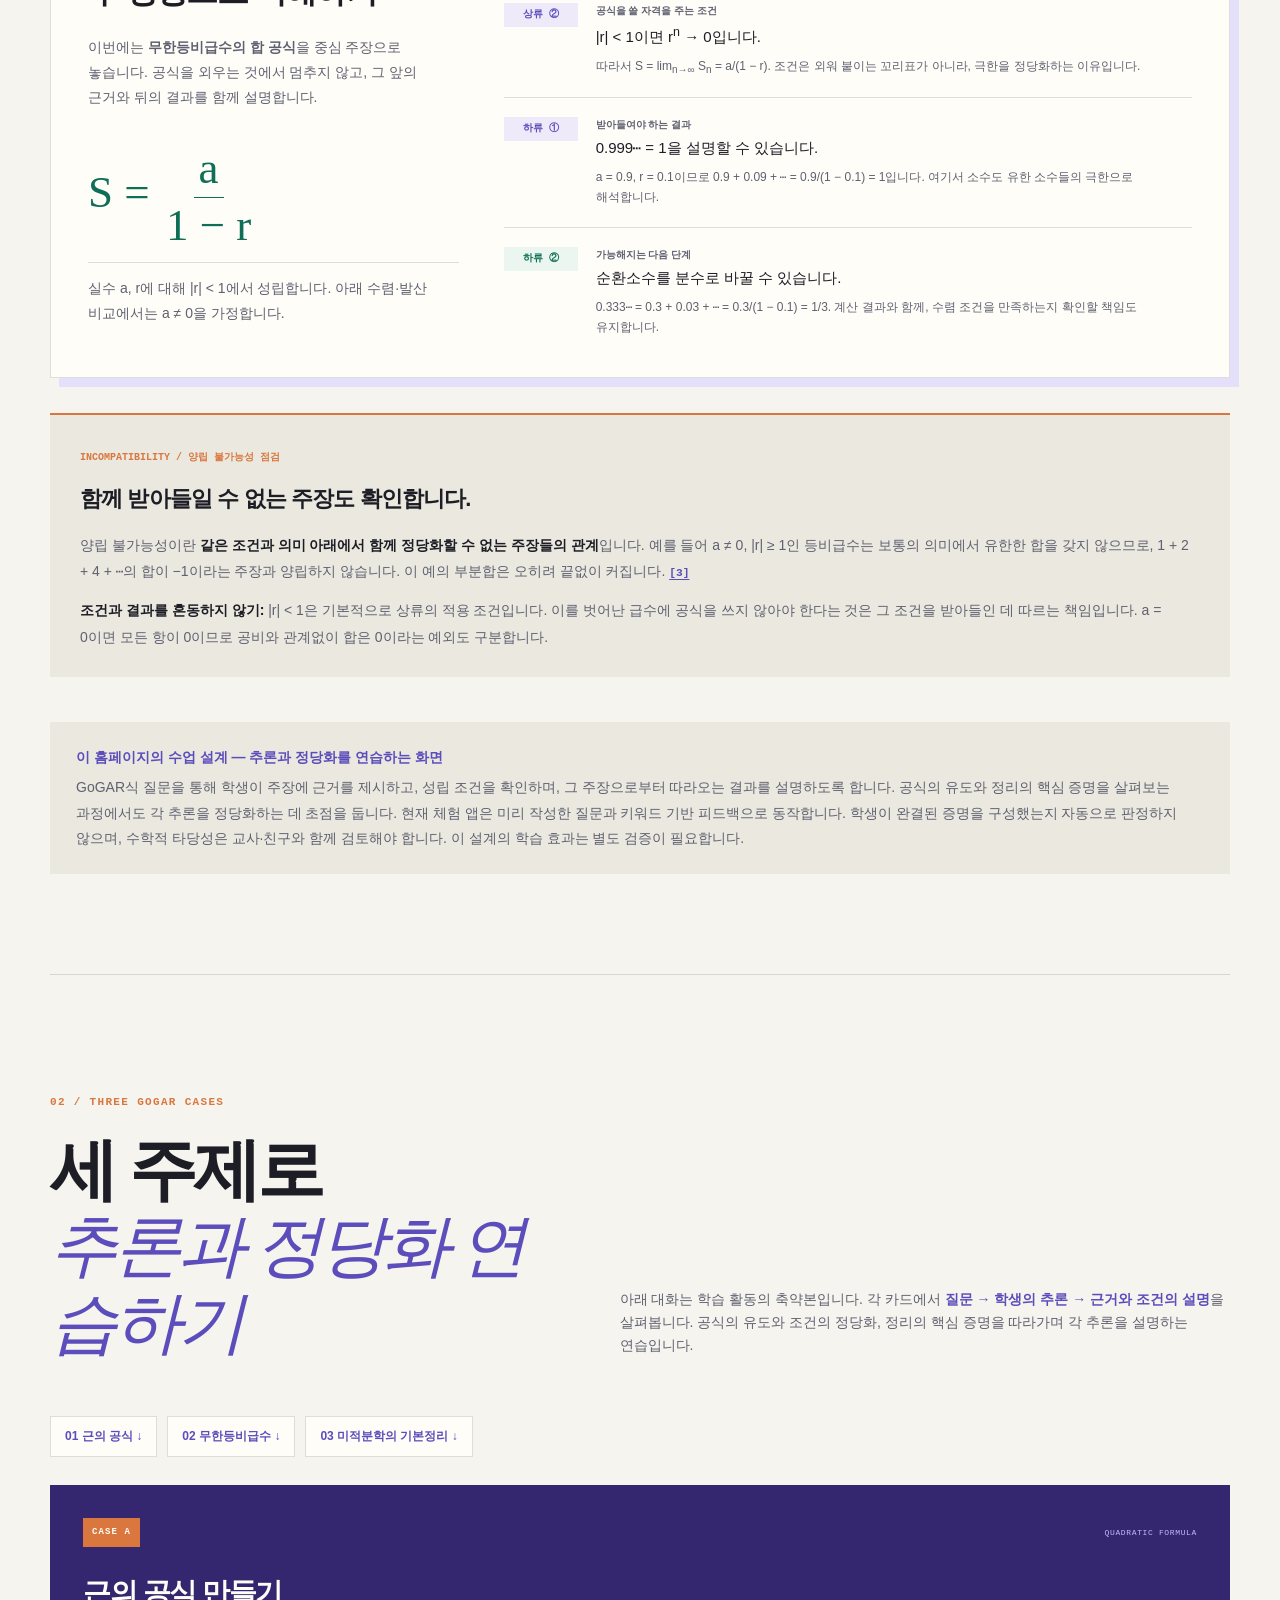
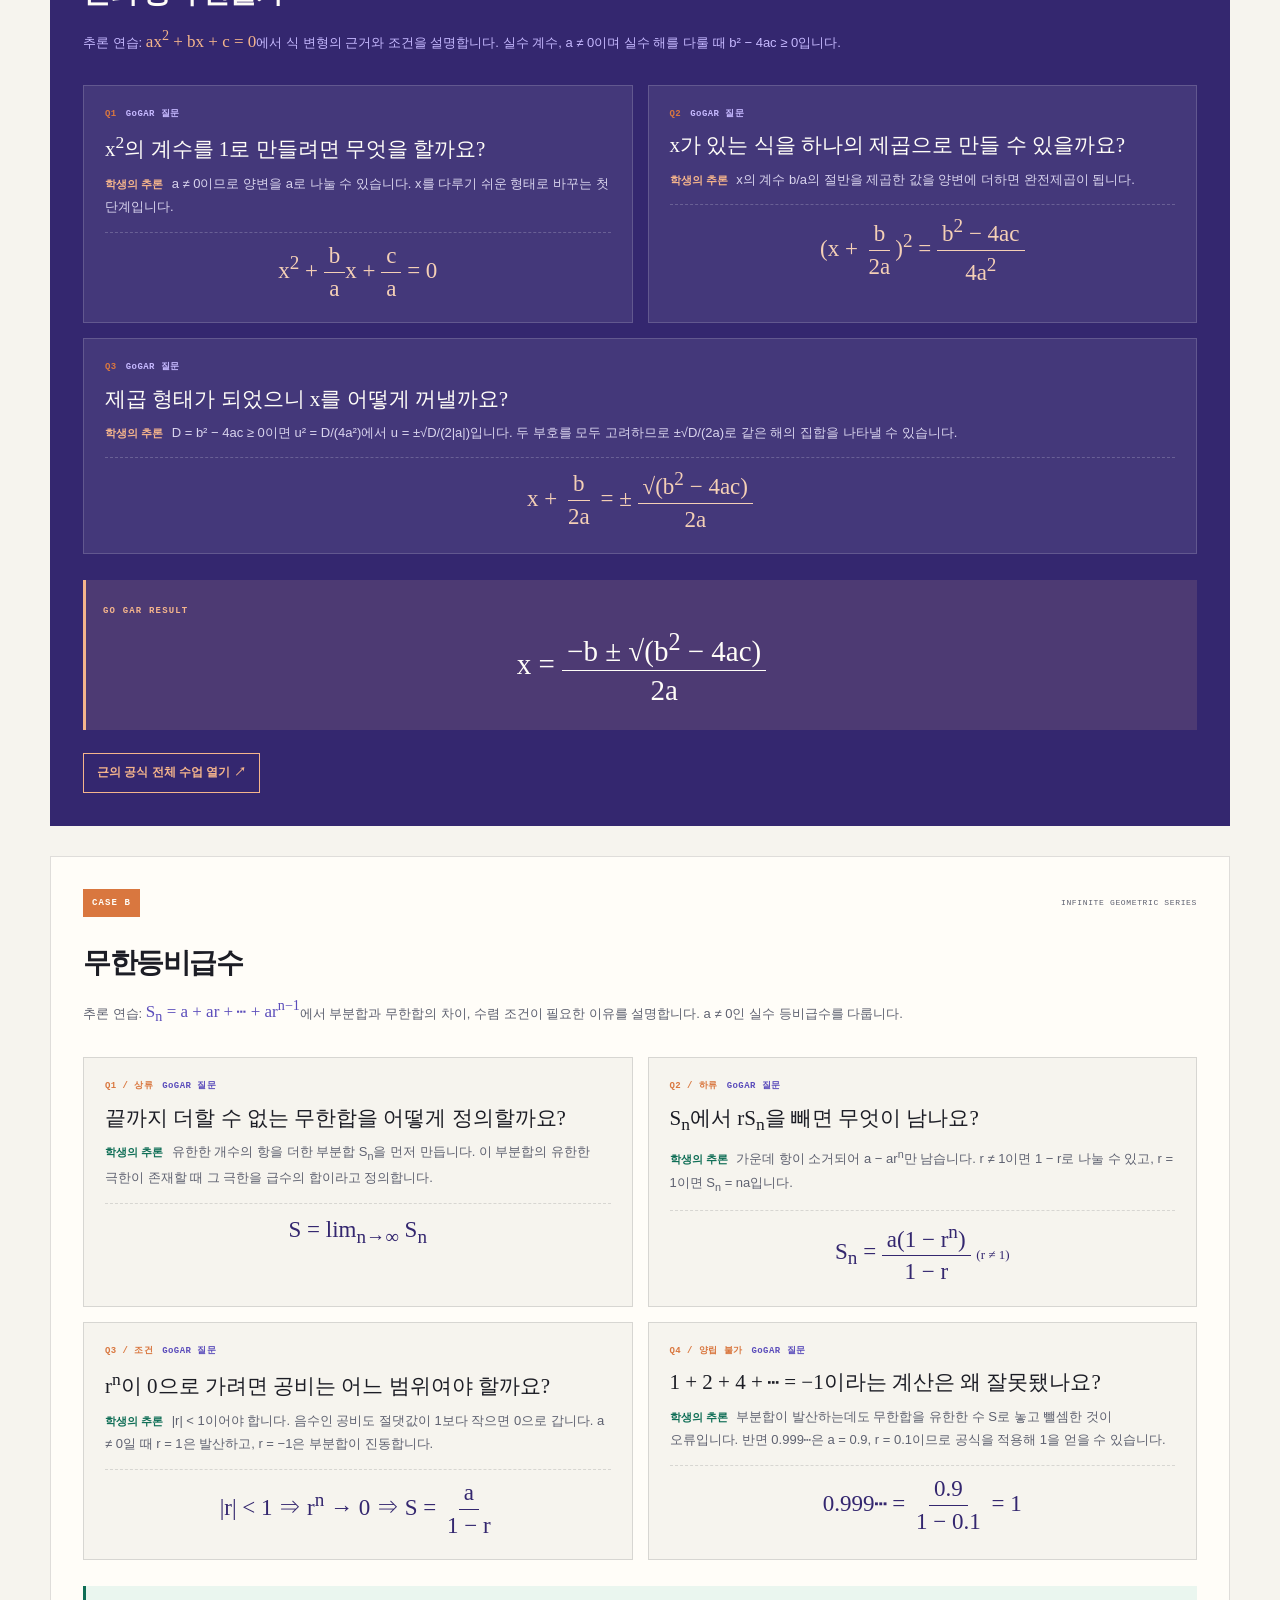
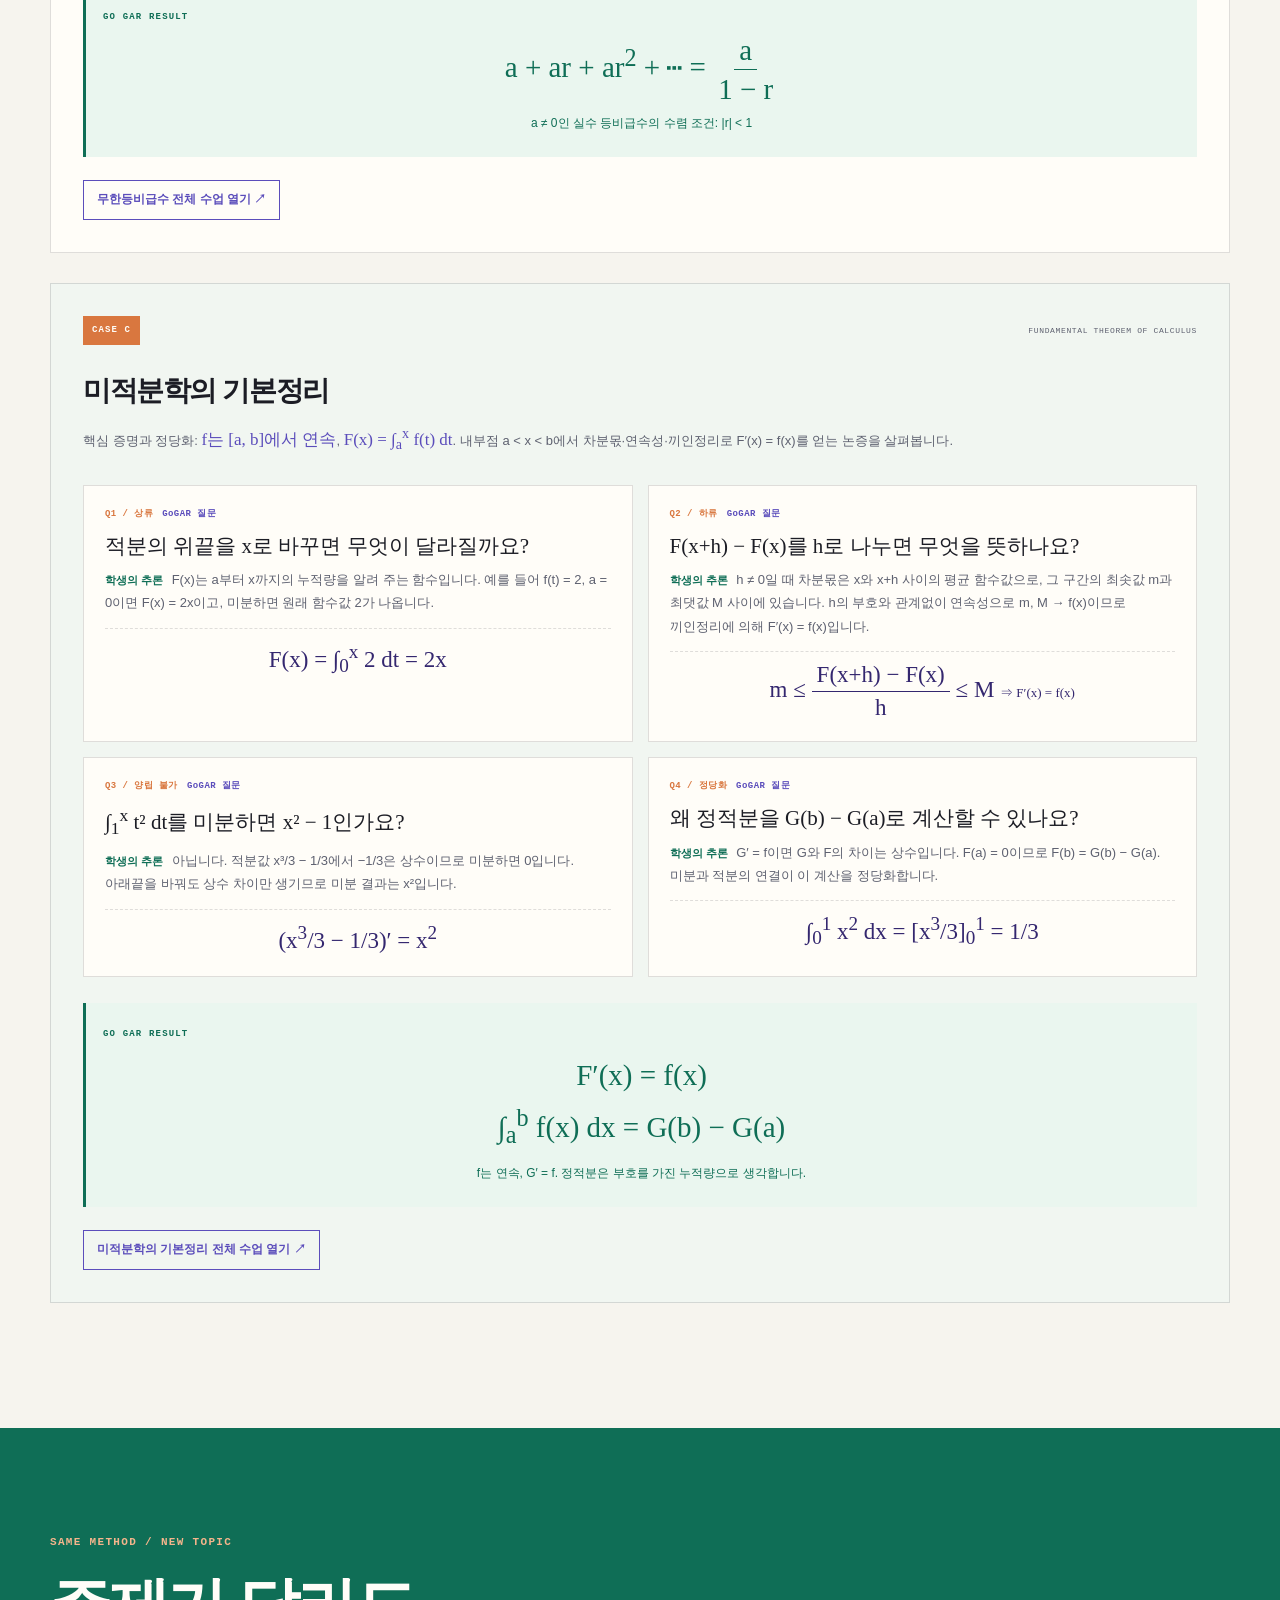
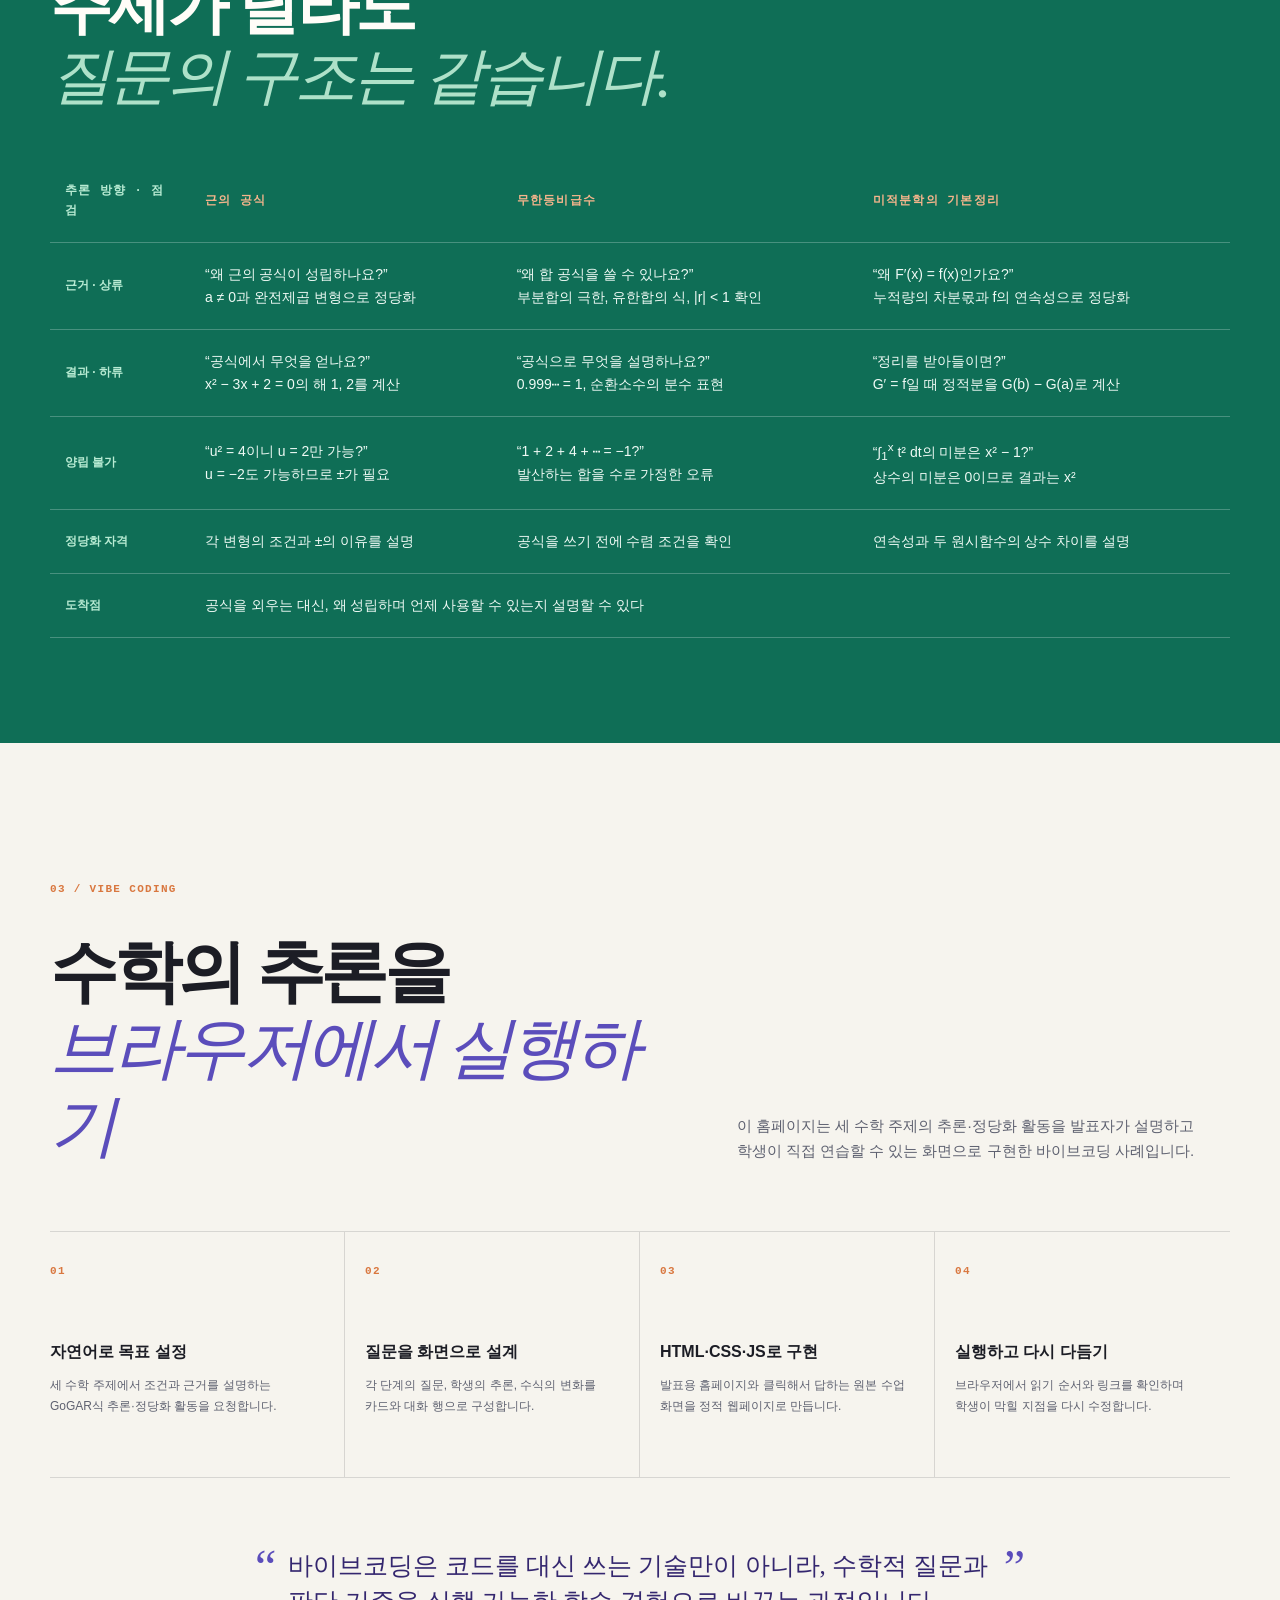
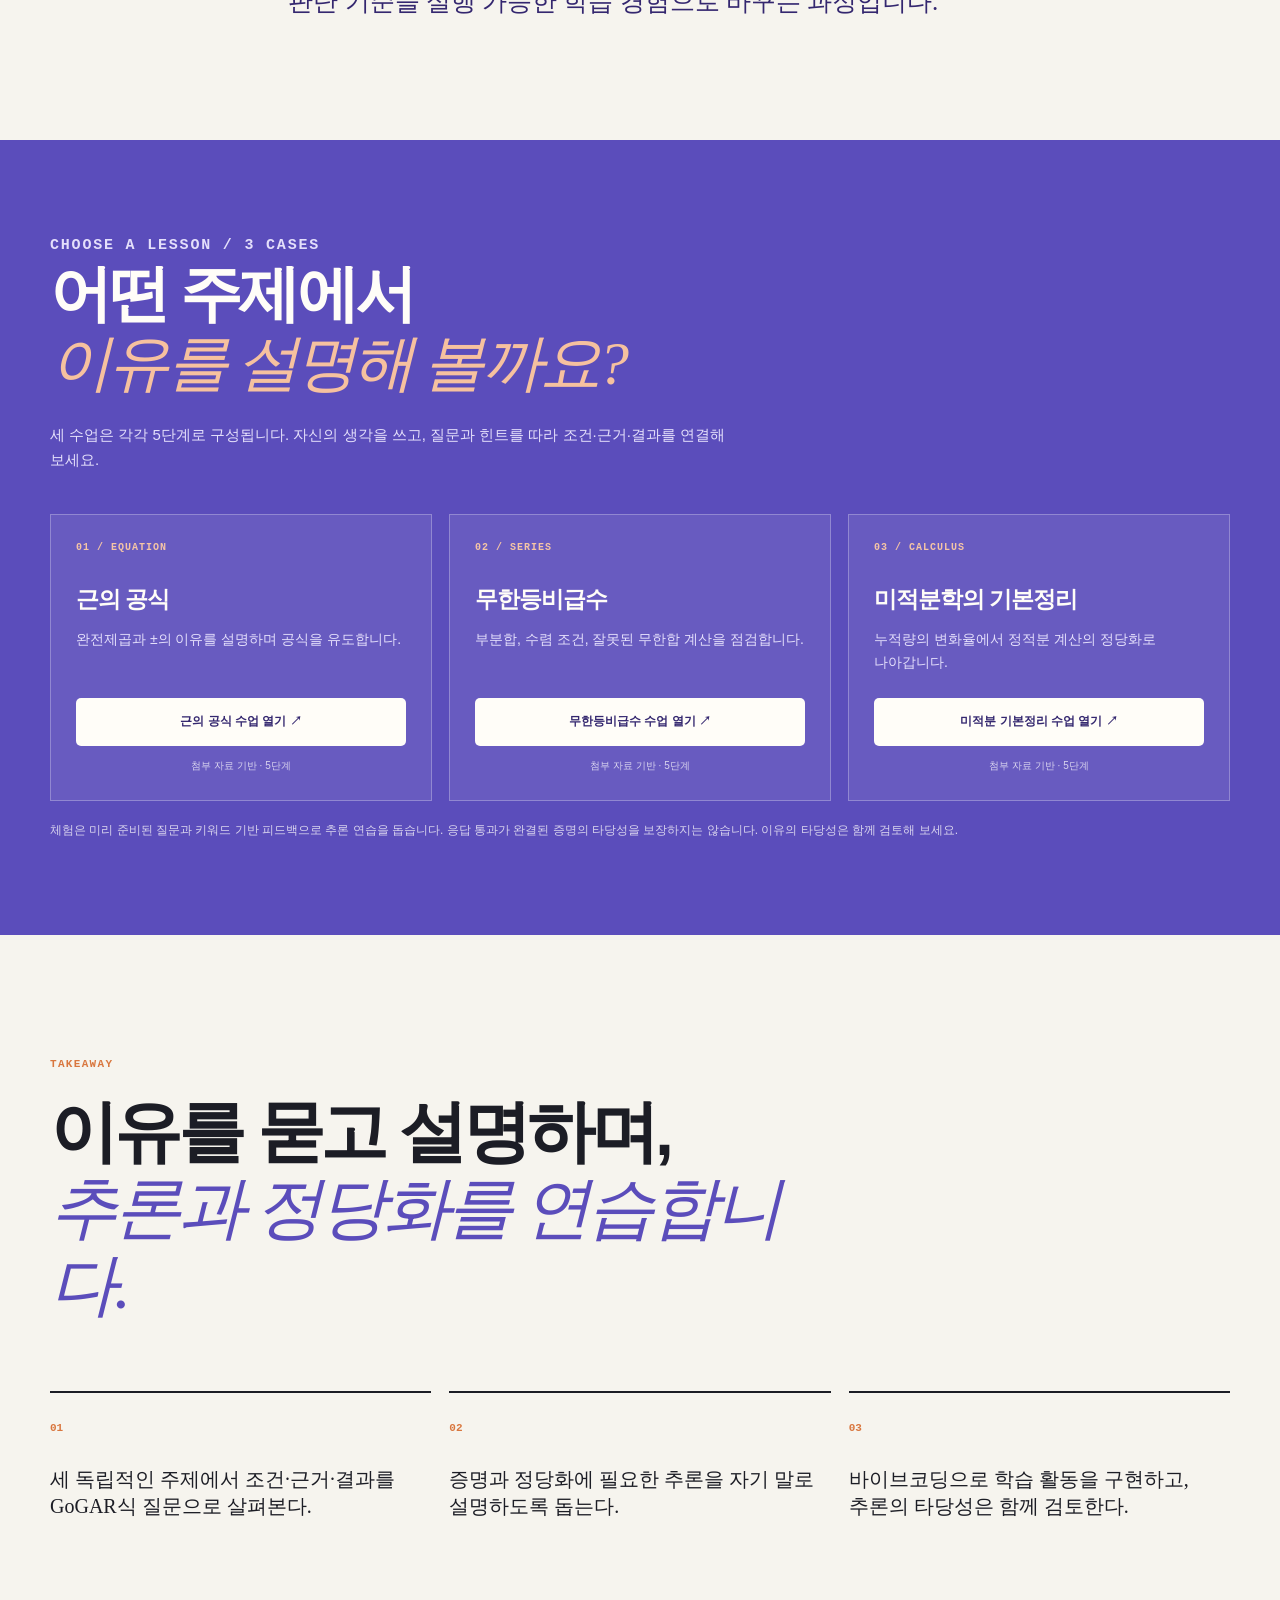
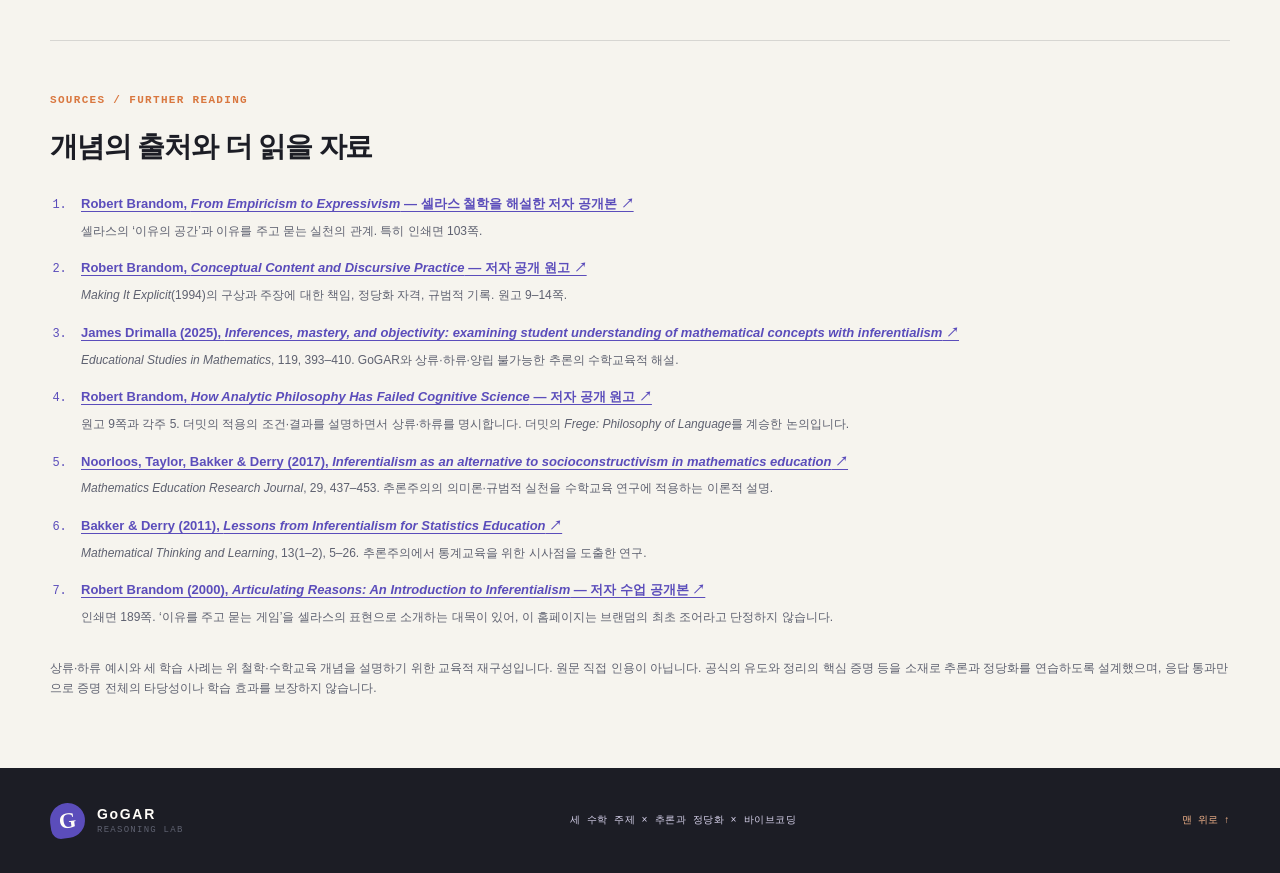
==== commit e954255c: "Clarify the FTC proof within reasoning practice" ====
--- a/gogar/index.html
+++ b/gogar/index.html
@@ -68,7 +68,7 @@
         <div class="intro-copy reveal reveal-delay-1">
           <p class="large-copy">수학적 정당화는 <strong>어떤 조건과 근거로 그 주장을 받아들일 수 있는지</strong> 설명하는 활동입니다.</p>
           <p>근의 공식에서는 식을 변형하는 이유를, 무한등비급수에서는 수렴 조건의 필요성을, 미적분학의 기본정리에서는 누적량과 변화율을 연결하는 근거를 묻습니다. 세 주제에서 주장과 근거를 잇고, 잘못된 추론을 점검합니다.</p>
-          <p><strong>이 자료의 범위</strong> 완결된 증명의 작성·검증과, 그에 필요한 추론의 연습을 구분합니다. 이 앱은 질문에 이유를 붙이고 조건·결과를 설명하는 연습을 통해, 증명과 정당화에 필요한 추론을 돕도록 설계했습니다.</p>
+          <p><strong>이 자료의 범위</strong> 공식의 유도, 조건의 정당화, 정리의 핵심 증명을 소재로 추론을 연습합니다. 특히 미적분학 사례에는 연속성과 끼인정리를 이용한 증명의 핵심 논증이 들어 있습니다. 앱은 각 단계의 이유를 설명하도록 돕되, 학생이 작성한 증명 전체를 자동으로 검증하지는 않습니다.</p>
         </div>
       </section>
 
@@ -166,14 +166,14 @@
           </ol>
         </div>
         <aside class="boundary-note reveal" aria-labelledby="boundary-title"><span>INCOMPATIBILITY / 양립 불가능성 점검</span><h3 id="boundary-title">함께 받아들일 수 없는 주장도 확인합니다.</h3><p>양립 불가능성이란 <strong>같은 조건과 의미 아래에서 함께 정당화할 수 없는 주장들의 관계</strong>입니다. 예를 들어 a ≠ 0, |r| ≥ 1인 등비급수는 보통의 의미에서 유한한 합을 갖지 않으므로, 1 + 2 + 4 + ⋯의 합이 −1이라는 주장과 양립하지 않습니다. 이 예의 부분합은 오히려 끝없이 커집니다. <a class="concept-cite" href="#gogar-source-3" aria-label="출처 3 보기">[3]</a></p><p><strong>조건과 결과를 혼동하지 않기:</strong> |r| &lt; 1은 기본적으로 상류의 적용 조건입니다. 이를 벗어난 급수에 공식을 쓰지 않아야 한다는 것은 그 조건을 받아들인 데 따르는 책임입니다. a = 0이면 모든 항이 0이므로 공비와 관계없이 합은 0이라는 예외도 구분합니다.</p></aside>
-        <p class="concept-application reveal"><strong>이 홈페이지의 수업 설계 — 추론과 정당화를 연습하는 화면</strong> GoGAR식 질문을 통해 학생이 주장에 근거를 제시하고, 성립 조건을 확인하며, 그 주장으로부터 따라오는 결과를 설명하도록 합니다. 바이브코딩으로 질문·입력·피드백·힌트를 구현하여 증명과 정당화에 필요한 추론을 연습하도록 돕고자 합니다. 현재 체험 앱은 미리 작성한 질문과 키워드 기반 피드백으로 동작합니다. 학생이 완결된 증명을 구성했는지 자동으로 판정하지 않으며, 수학적 타당성은 교사·친구와 함께 검토해야 합니다. 이 설계의 학습 효과는 별도 검증이 필요합니다.</p>
+        <p class="concept-application reveal"><strong>이 홈페이지의 수업 설계 — 추론과 정당화를 연습하는 화면</strong> GoGAR식 질문을 통해 학생이 주장에 근거를 제시하고, 성립 조건을 확인하며, 그 주장으로부터 따라오는 결과를 설명하도록 합니다. 공식의 유도와 정리의 핵심 증명을 살펴보는 과정에서도 각 추론을 정당화하는 데 초점을 둡니다. 현재 체험 앱은 미리 작성한 질문과 키워드 기반 피드백으로 동작합니다. 학생이 완결된 증명을 구성했는지 자동으로 판정하지 않으며, 수학적 타당성은 교사·친구와 함께 검토해야 합니다. 이 설계의 학습 효과는 별도 검증이 필요합니다.</p>
       </section>
 
       <section class="case-section content-width" aria-labelledby="case-title">
         <div class="case-heading reveal">
           <p class="section-kicker">02 / THREE GOGAR CASES</p>
           <h2 id="case-title">세 주제로<br><em>추론과 정당화 연습하기</em></h2>
-          <p>아래 대화는 학습 활동의 축약본입니다. 각 카드에서 <strong>질문 → 학생의 추론 → 근거와 조건의 설명</strong>을 살펴봅니다. 완결된 증명 대신, 증명과 정당화에 필요한 사고의 일부를 연습합니다.</p>
+          <p>아래 대화는 학습 활동의 축약본입니다. 각 카드에서 <strong>질문 → 학생의 추론 → 근거와 조건의 설명</strong>을 살펴봅니다. 공식의 유도와 조건의 정당화, 정리의 핵심 증명을 따라가며 각 추론을 설명하는 연습입니다.</p>
         </div>
 
         <nav class="case-jump-links reveal" aria-label="학습 사례 바로가기"><a href="#quadratic-case">01 근의 공식 ↓</a><a href="#series-case">02 무한등비급수 ↓</a><a href="#ftc-case">03 미적분학의 기본정리 ↓</a></nav>
@@ -208,10 +208,10 @@
           <article class="case-panel case-panel-ftc reveal" id="ftc-case">
             <div class="case-panel-head"><span class="case-badge">CASE C</span><span class="case-panel-type">FUNDAMENTAL THEOREM OF CALCULUS</span></div>
             <h3>미적분학의 기본정리</h3>
-            <p class="case-condition">추론 연습: <strong>f는 [a, b]에서 연속</strong>, <strong>F(x) = ∫<sub>a</sub><sup>x</sup> f(t) dt</strong>. 내부점에서 F′(x) = f(x)를 말할 때 누적량·차분몫·연속성이 맡는 역할을 설명합니다.</p>
+            <p class="case-condition">핵심 증명과 정당화: <strong>f는 [a, b]에서 연속</strong>, <strong>F(x) = ∫<sub>a</sub><sup>x</sup> f(t) dt</strong>. 내부점 a &lt; x &lt; b에서 차분몫·연속성·끼인정리로 F′(x) = f(x)를 얻는 논증을 살펴봅니다.</p>
             <div class="dialogue-list">
               <div class="dialogue-row"><div class="dialogue-meta"><span>Q1 / 상류</span><b>GoGAR 질문</b></div><p class="dialogue-question">적분의 위끝을 x로 바꾸면 무엇이 달라질까요?</p><p class="dialogue-answer"><strong>학생의 추론</strong> F(x)는 a부터 x까지의 누적량을 알려 주는 함수입니다. 예를 들어 f(t) = 2, a = 0이면 F(x) = 2x이고, 미분하면 원래 함수값 2가 나옵니다.</p><div class="dialogue-math">F(x) = ∫<sub>0</sub><sup>x</sup> 2 dt = 2x</div></div>
-              <div class="dialogue-row"><div class="dialogue-meta"><span>Q2 / 하류</span><b>GoGAR 질문</b></div><p class="dialogue-question">F(x+h) − F(x)를 h로 나누면 무엇을 뜻하나요?</p><p class="dialogue-answer"><strong>학생의 추론</strong> 증가량은 x와 x+h 사이의 정적분입니다. 차분몫은 그 구간의 평균 함수값입니다. h가 0으로 갈 때 연속성에 의해 f(x)로 가까워집니다.</p><div class="dialogue-math">lim<sub>h→0</sub> <span class="fraction"><span>F(x+h) − F(x)</span><span>h</span></span> = f(x)</div></div>
+              <div class="dialogue-row"><div class="dialogue-meta"><span>Q2 / 하류</span><b>GoGAR 질문</b></div><p class="dialogue-question">F(x+h) − F(x)를 h로 나누면 무엇을 뜻하나요?</p><p class="dialogue-answer"><strong>학생의 추론</strong> h ≠ 0일 때 차분몫은 x와 x+h 사이의 평균 함수값으로, 그 구간의 최솟값 m과 최댓값 M 사이에 있습니다. h의 부호와 관계없이 연속성으로 m, M → f(x)이므로 끼인정리에 의해 F′(x) = f(x)입니다.</p><div class="dialogue-math">m ≤ <span class="fraction"><span>F(x+h) − F(x)</span><span>h</span></span> ≤ M <small>⇒ F′(x) = f(x)</small></div></div>
               <div class="dialogue-row"><div class="dialogue-meta"><span>Q3 / 양립 불가</span><b>GoGAR 질문</b></div><p class="dialogue-question">∫<sub>1</sub><sup>x</sup> t² dt를 미분하면 x² − 1인가요?</p><p class="dialogue-answer"><strong>학생의 추론</strong> 아닙니다. 적분값 x³/3 − 1/3에서 −1/3은 상수이므로 미분하면 0입니다. 아래끝을 바꿔도 상수 차이만 생기므로 미분 결과는 x²입니다.</p><div class="dialogue-math">(x<sup>3</sup>/3 − 1/3)′ = x<sup>2</sup></div></div>
               <div class="dialogue-row"><div class="dialogue-meta"><span>Q4 / 정당화</span><b>GoGAR 질문</b></div><p class="dialogue-question">왜 정적분을 G(b) − G(a)로 계산할 수 있나요?</p><p class="dialogue-answer"><strong>학생의 추론</strong> G′ = f이면 G와 F의 차이는 상수입니다. F(a) = 0이므로 F(b) = G(b) − G(a). 미분과 적분의 연결이 이 계산을 정당화합니다.</p><div class="dialogue-math">∫<sub>0</sub><sup>1</sup> x<sup>2</sup> dx = [x<sup>3</sup>/3]<sub>0</sub><sup>1</sup> = 1/3</div></div>
               <div class="case-result"><span>GO GAR RESULT</span><strong>F′(x) = f(x)<br>∫<sub>a</sub><sup>b</sup> f(x) dx = G(b) − G(a)</strong><small>f는 연속, G′ = f. 정적분은 부호를 가진 누적량으로 생각합니다.</small></div>
@@ -284,7 +284,7 @@
           <li id="gogar-source-6"><a href="https://doi.org/10.1080/10986065.2011.538293" target="_blank" rel="noopener noreferrer">Bakker &amp; Derry (2011), <cite>Lessons from Inferentialism for Statistics Education</cite> ↗</a><p><cite>Mathematical Thinking and Learning</cite>, 13(1–2), 5–26. 추론주의에서 통계교육을 위한 시사점을 도출한 연구.</p></li>
           <li id="gogar-source-7"><a href="https://sites.pitt.edu/~rbrandom/Courses/2022%20Phil%20of%20Language/Reasons%20texts/Brandom_-_Articulating_Reasons.pdf" target="_blank" rel="noopener noreferrer">Robert Brandom (2000), <cite>Articulating Reasons: An Introduction to Inferentialism</cite> — 저자 수업 공개본 ↗</a><p>인쇄면 189쪽. ‘이유를 주고 묻는 게임’을 셀라스의 표현으로 소개하는 대목이 있어, 이 홈페이지는 브랜덤의 최초 조어라고 단정하지 않습니다.</p></li>
         </ol>
-        <p class="source-note">상류·하류 예시와 세 학습 사례는 위 철학·수학교육 개념을 설명하기 위한 교육적 재구성입니다. 원문 직접 인용이 아닙니다. 세 주제의 완결된 증명이나 학습 효과의 검증을 제시하는 자료가 아니라, 증명과 정당화에 필요한 추론을 연습하도록 설계한 사례입니다.</p>
+        <p class="source-note">상류·하류 예시와 세 학습 사례는 위 철학·수학교육 개념을 설명하기 위한 교육적 재구성입니다. 원문 직접 인용이 아닙니다. 공식의 유도와 정리의 핵심 증명 등을 소재로 추론과 정당화를 연습하도록 설계했으며, 응답 통과만으로 증명 전체의 타당성이나 학습 효과를 보장하지 않습니다.</p>
       </section>
     </main>
 
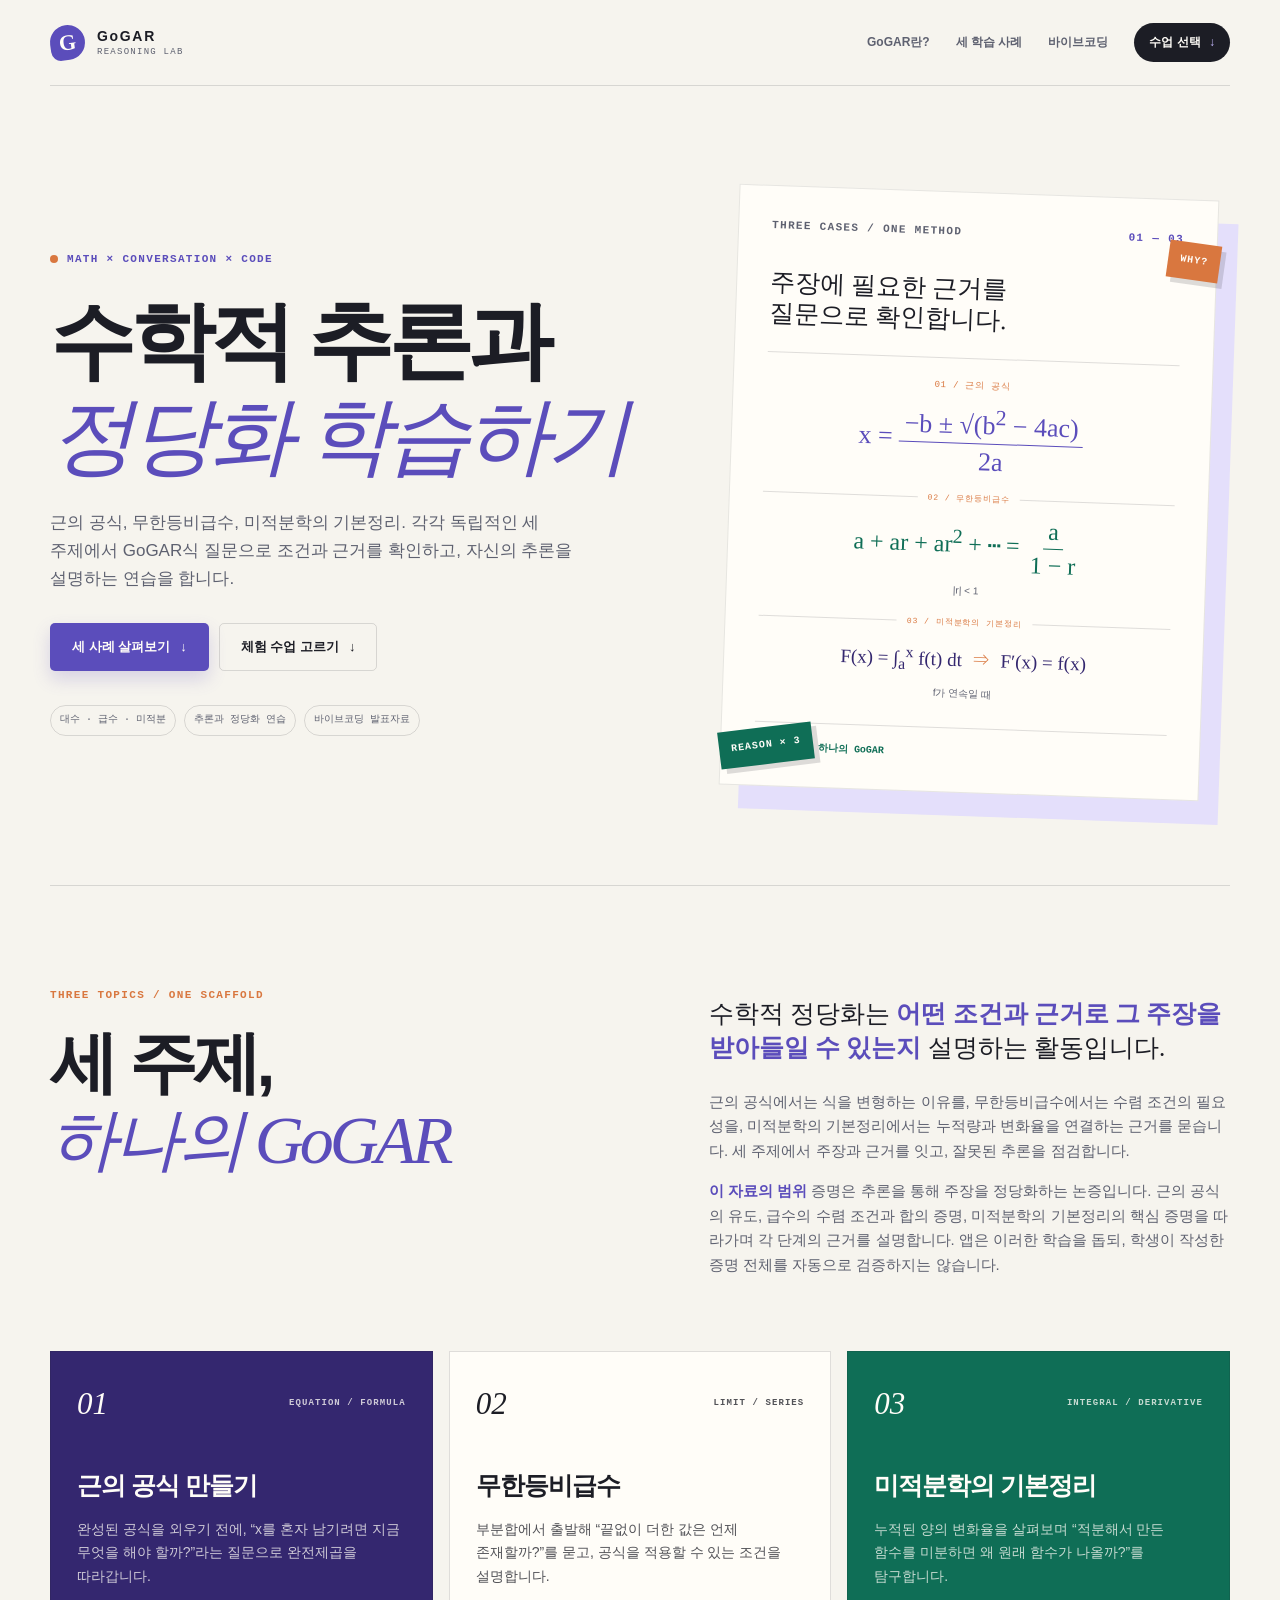
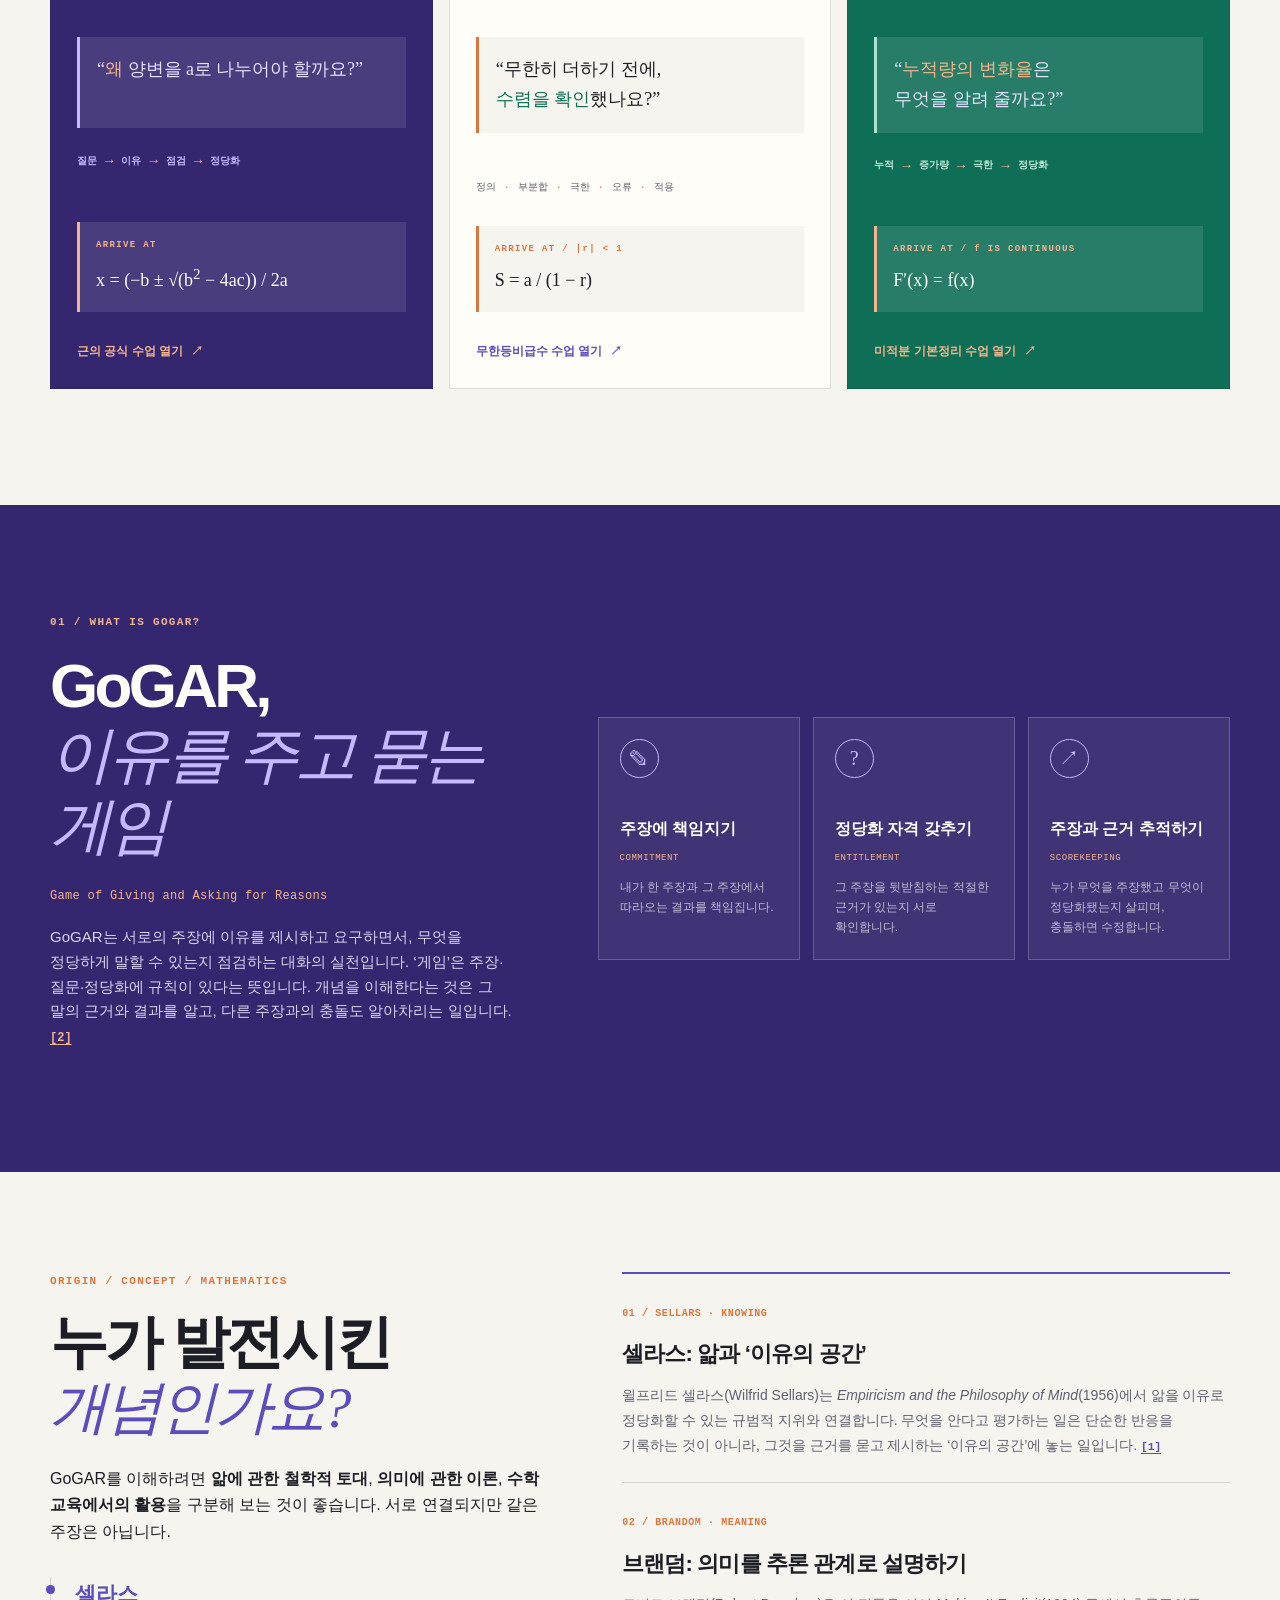
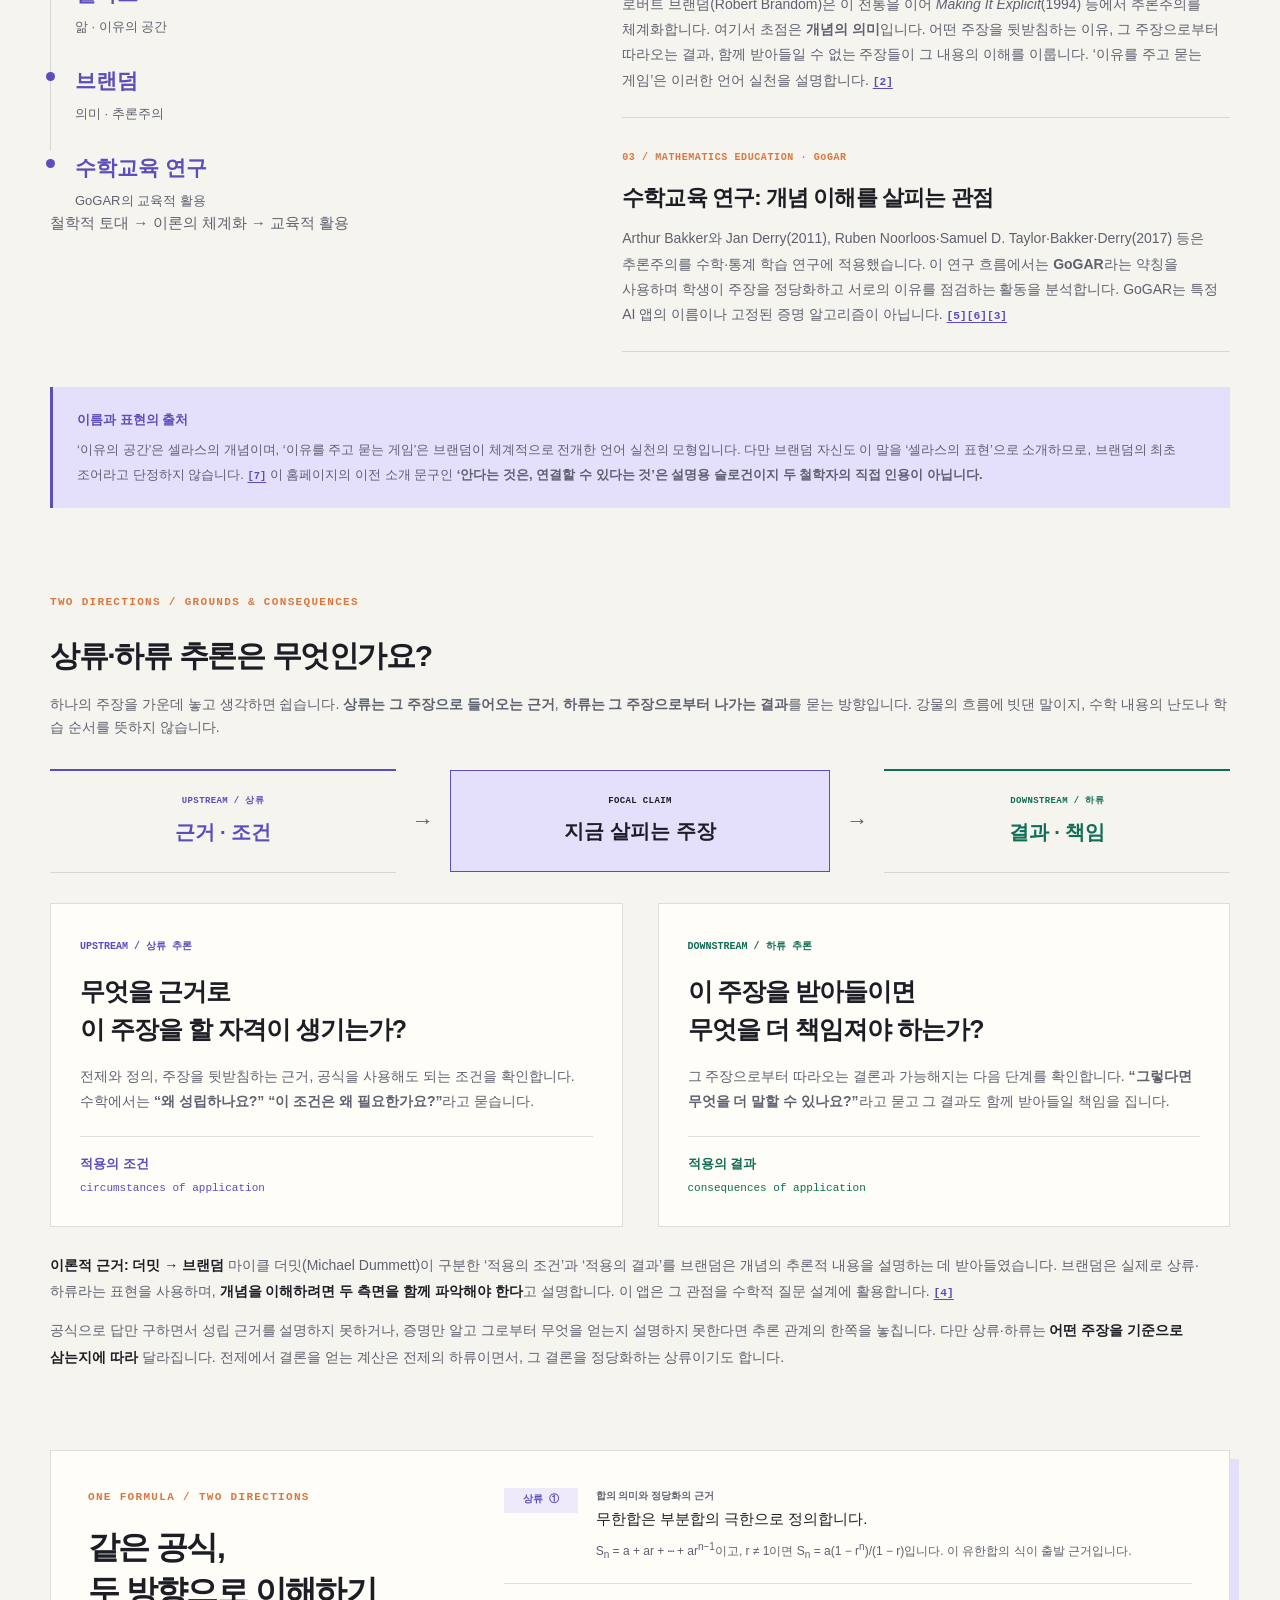
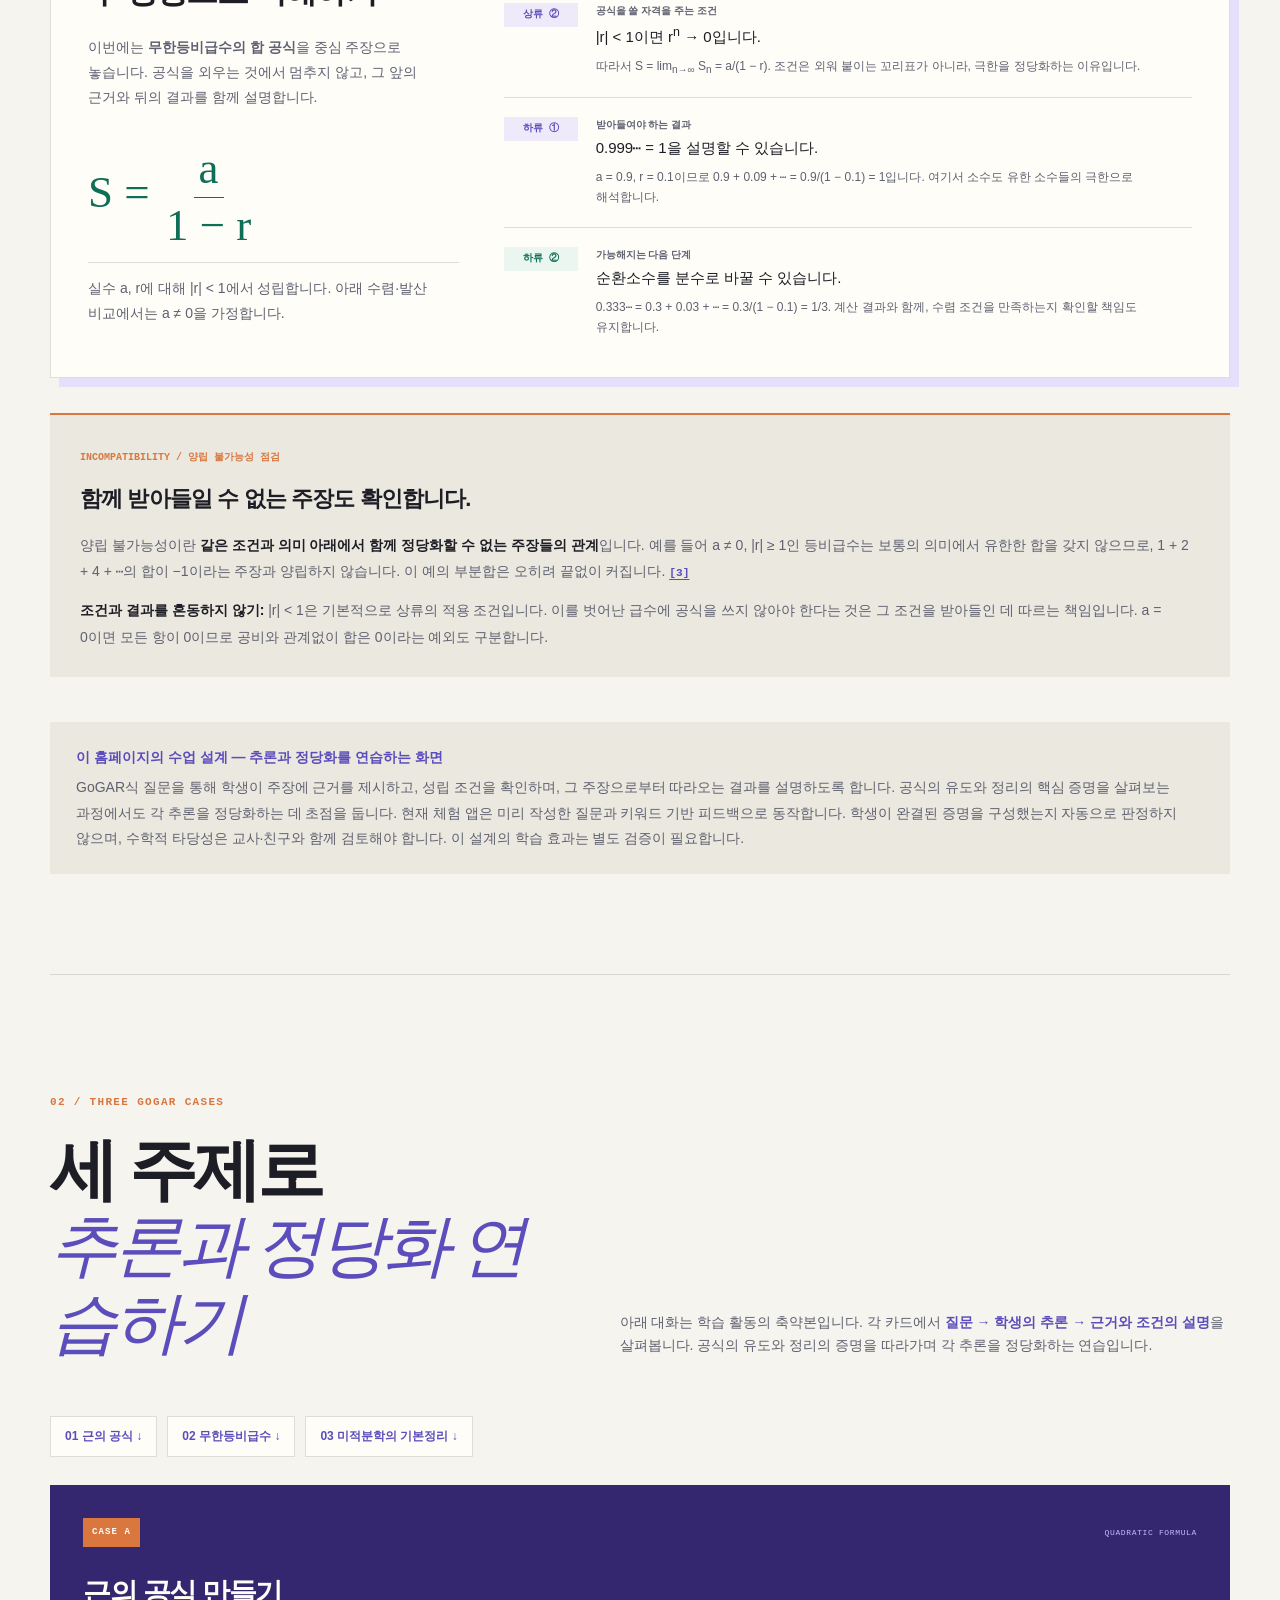
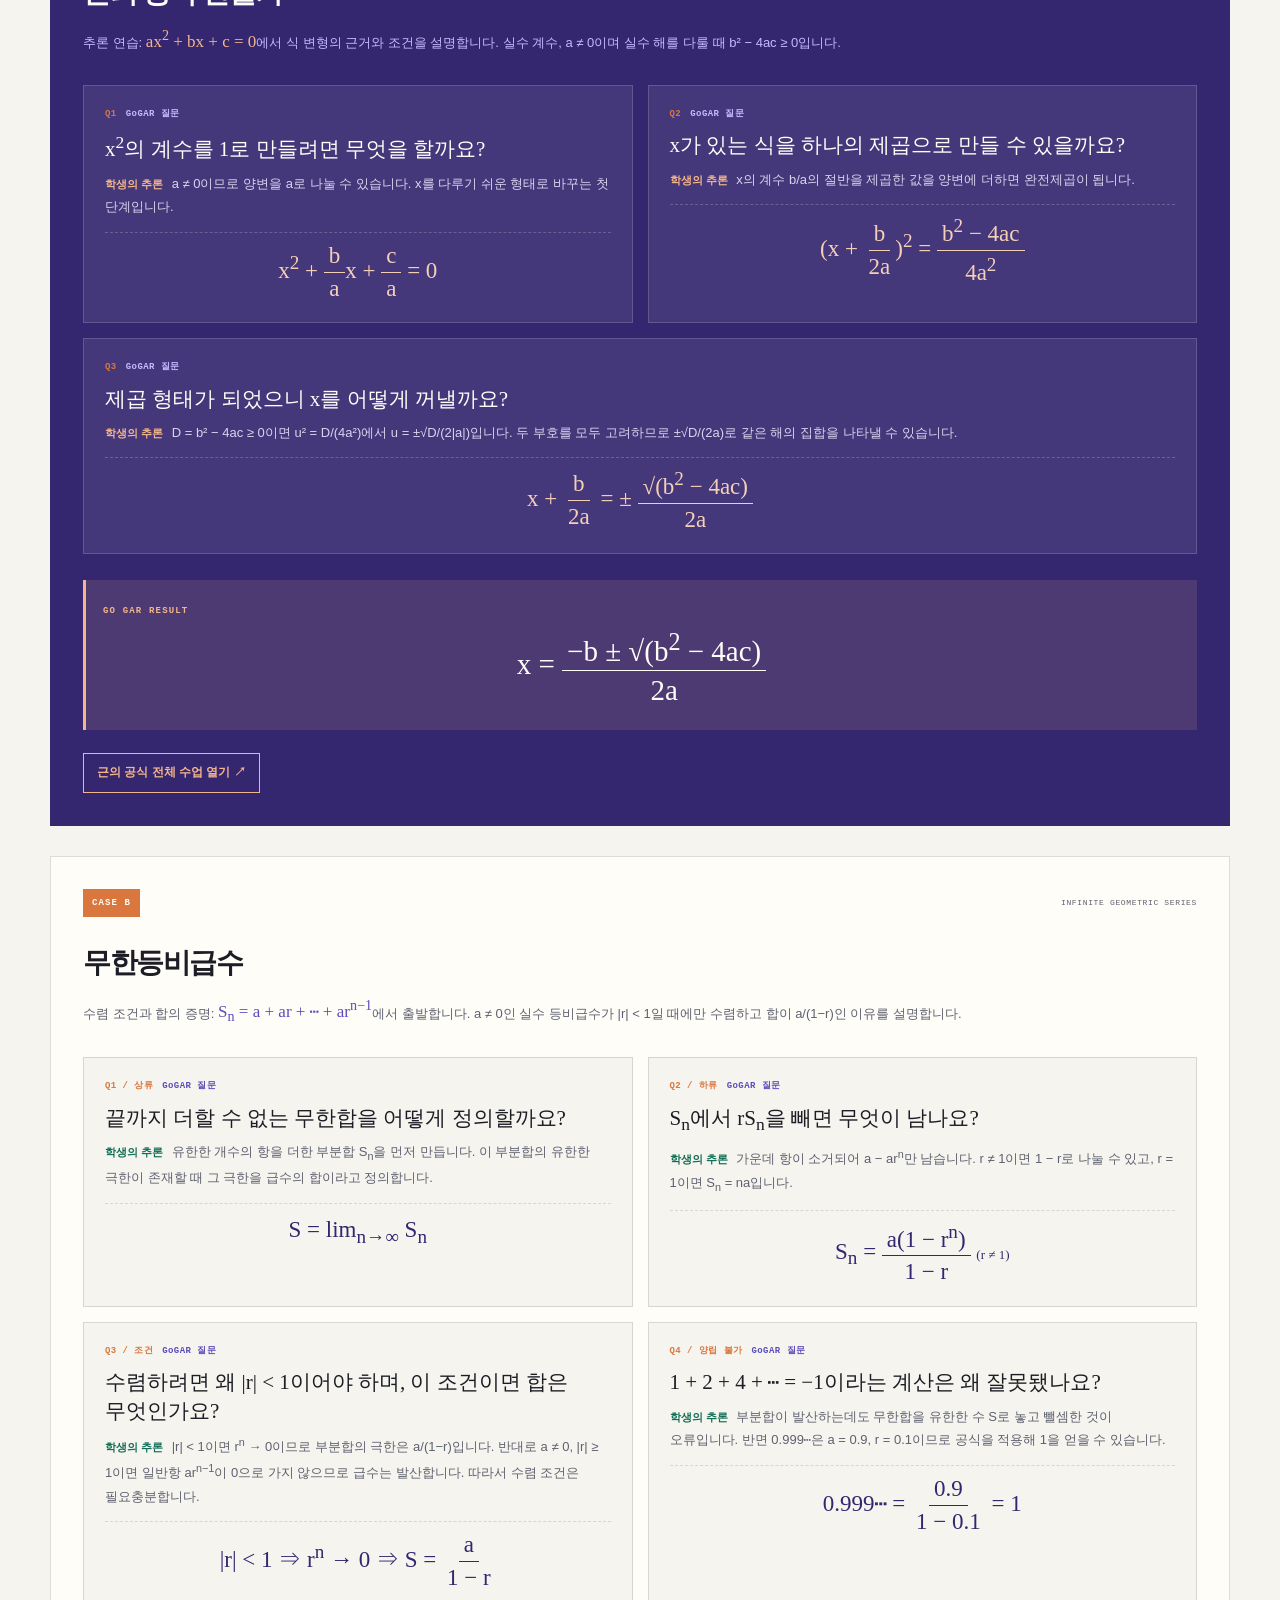
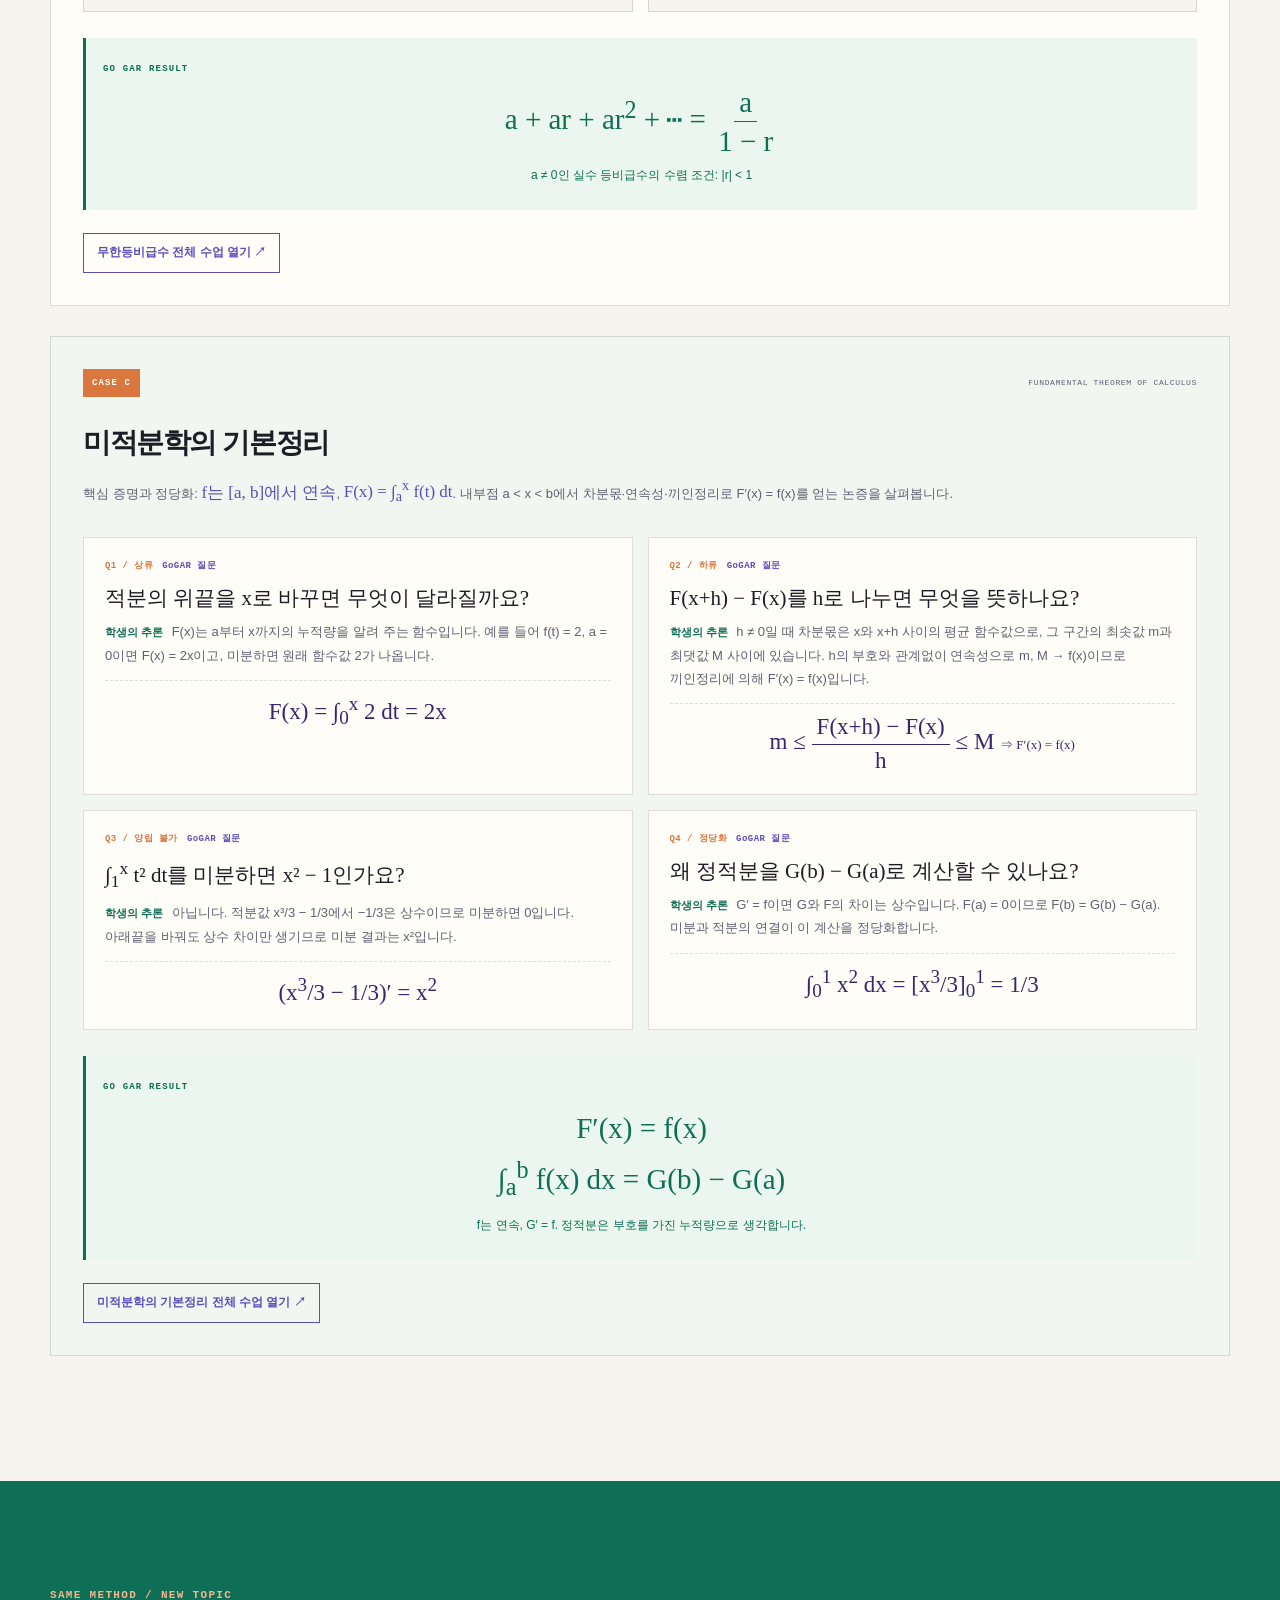
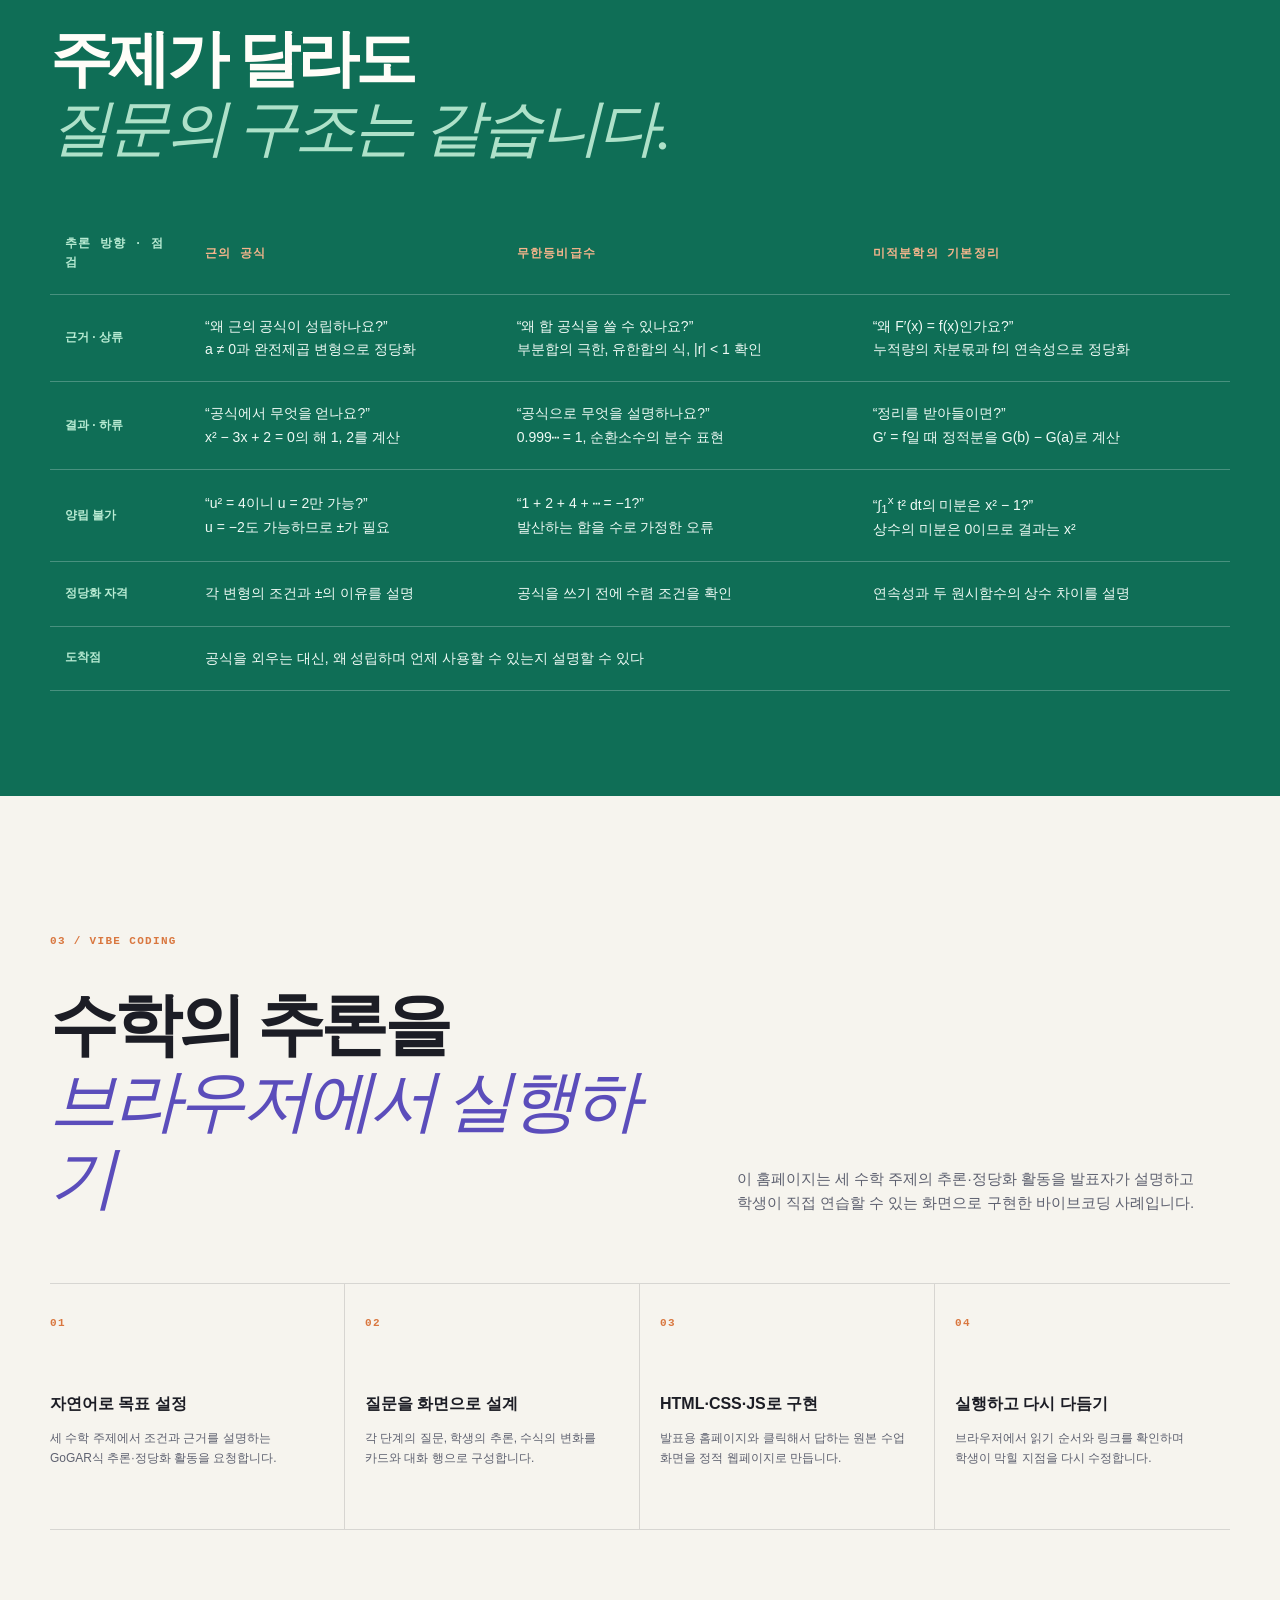
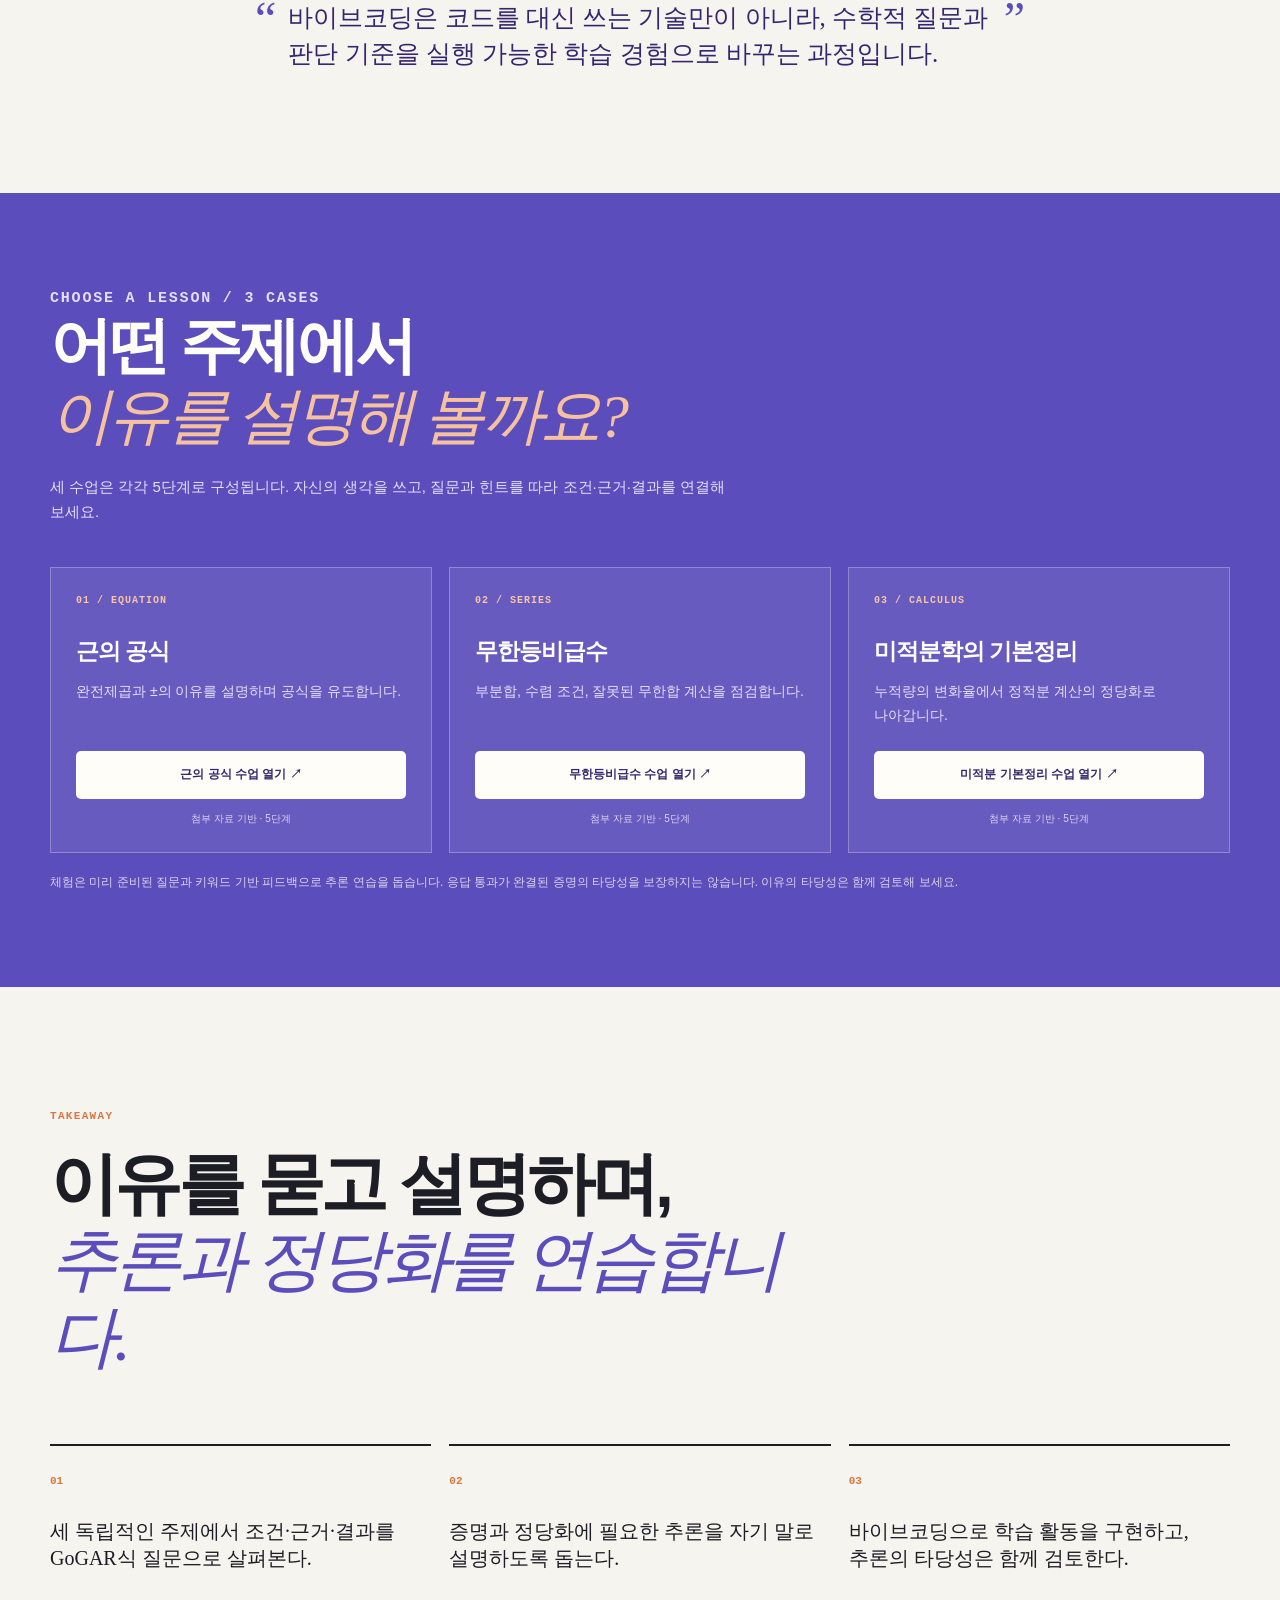
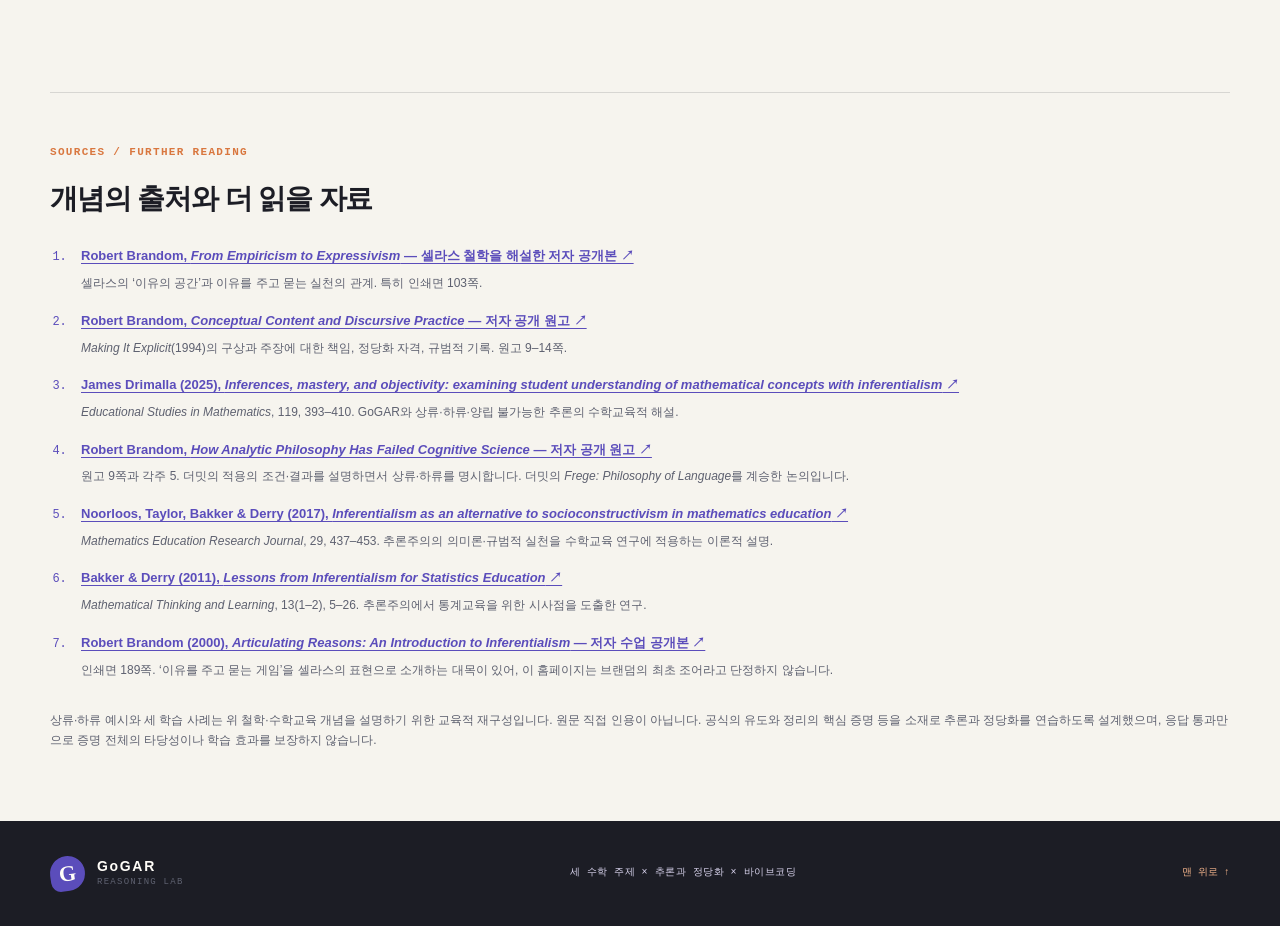
==== commit 7ed31d47: "Explain proofs as reasoning and justification" ====
--- a/gogar/index.html
+++ b/gogar/index.html
@@ -68,7 +68,7 @@
         <div class="intro-copy reveal reveal-delay-1">
           <p class="large-copy">수학적 정당화는 <strong>어떤 조건과 근거로 그 주장을 받아들일 수 있는지</strong> 설명하는 활동입니다.</p>
           <p>근의 공식에서는 식을 변형하는 이유를, 무한등비급수에서는 수렴 조건의 필요성을, 미적분학의 기본정리에서는 누적량과 변화율을 연결하는 근거를 묻습니다. 세 주제에서 주장과 근거를 잇고, 잘못된 추론을 점검합니다.</p>
-          <p><strong>이 자료의 범위</strong> 공식의 유도, 조건의 정당화, 정리의 핵심 증명을 소재로 추론을 연습합니다. 특히 미적분학 사례에는 연속성과 끼인정리를 이용한 증명의 핵심 논증이 들어 있습니다. 앱은 각 단계의 이유를 설명하도록 돕되, 학생이 작성한 증명 전체를 자동으로 검증하지는 않습니다.</p>
+          <p><strong>이 자료의 범위</strong> 증명은 추론을 통해 주장을 정당화하는 논증입니다. 근의 공식의 유도, 급수의 수렴 조건과 합의 증명, 미적분학의 기본정리의 핵심 증명을 따라가며 각 단계의 근거를 설명합니다. 앱은 이러한 학습을 돕되, 학생이 작성한 증명 전체를 자동으로 검증하지는 않습니다.</p>
         </div>
       </section>
 
@@ -173,7 +173,7 @@
         <div class="case-heading reveal">
           <p class="section-kicker">02 / THREE GOGAR CASES</p>
           <h2 id="case-title">세 주제로<br><em>추론과 정당화 연습하기</em></h2>
-          <p>아래 대화는 학습 활동의 축약본입니다. 각 카드에서 <strong>질문 → 학생의 추론 → 근거와 조건의 설명</strong>을 살펴봅니다. 공식의 유도와 조건의 정당화, 정리의 핵심 증명을 따라가며 각 추론을 설명하는 연습입니다.</p>
+          <p>아래 대화는 학습 활동의 축약본입니다. 각 카드에서 <strong>질문 → 학생의 추론 → 근거와 조건의 설명</strong>을 살펴봅니다. 공식의 유도와 정리의 증명을 따라가며 각 추론을 정당화하는 연습입니다.</p>
         </div>
 
         <nav class="case-jump-links reveal" aria-label="학습 사례 바로가기"><a href="#quadratic-case">01 근의 공식 ↓</a><a href="#series-case">02 무한등비급수 ↓</a><a href="#ftc-case">03 미적분학의 기본정리 ↓</a></nav>
@@ -194,11 +194,11 @@
           <article class="case-panel case-panel-series reveal" id="series-case">
             <div class="case-panel-head"><span class="case-badge">CASE B</span><span class="case-panel-type">INFINITE GEOMETRIC SERIES</span></div>
             <h3>무한등비급수</h3>
-            <p class="case-condition">추론 연습: <strong>S<sub>n</sub> = a + ar + ⋯ + ar<sup>n−1</sup></strong>에서 부분합과 무한합의 차이, 수렴 조건이 필요한 이유를 설명합니다. a ≠ 0인 실수 등비급수를 다룹니다.</p>
+            <p class="case-condition">수렴 조건과 합의 증명: <strong>S<sub>n</sub> = a + ar + ⋯ + ar<sup>n−1</sup></strong>에서 출발합니다. a ≠ 0인 실수 등비급수가 |r| &lt; 1일 때에만 수렴하고 합이 a/(1−r)인 이유를 설명합니다.</p>
             <div class="dialogue-list">
               <div class="dialogue-row"><div class="dialogue-meta"><span>Q1 / 상류</span><b>GoGAR 질문</b></div><p class="dialogue-question">끝까지 더할 수 없는 무한합을 어떻게 정의할까요?</p><p class="dialogue-answer"><strong>학생의 추론</strong> 유한한 개수의 항을 더한 부분합 S<sub>n</sub>을 먼저 만듭니다. 이 부분합의 유한한 극한이 존재할 때 그 극한을 급수의 합이라고 정의합니다.</p><div class="dialogue-math">S = lim<sub>n→∞</sub> S<sub>n</sub></div></div>
               <div class="dialogue-row"><div class="dialogue-meta"><span>Q2 / 하류</span><b>GoGAR 질문</b></div><p class="dialogue-question">S<sub>n</sub>에서 rS<sub>n</sub>을 빼면 무엇이 남나요?</p><p class="dialogue-answer"><strong>학생의 추론</strong> 가운데 항이 소거되어 a − ar<sup>n</sup>만 남습니다. r ≠ 1이면 1 − r로 나눌 수 있고, r = 1이면 S<sub>n</sub> = na입니다.</p><div class="dialogue-math">S<sub>n</sub> = <span class="fraction"><span>a(1 − r<sup>n</sup>)</span><span>1 − r</span></span> <small>(r ≠ 1)</small></div></div>
-              <div class="dialogue-row"><div class="dialogue-meta"><span>Q3 / 조건</span><b>GoGAR 질문</b></div><p class="dialogue-question">r<sup>n</sup>이 0으로 가려면 공비는 어느 범위여야 할까요?</p><p class="dialogue-answer"><strong>학생의 추론</strong> |r| &lt; 1이어야 합니다. 음수인 공비도 절댓값이 1보다 작으면 0으로 갑니다. a ≠ 0일 때 r = 1은 발산하고, r = −1은 부분합이 진동합니다.</p><div class="dialogue-math">|r| &lt; 1 ⇒ r<sup>n</sup> → 0 ⇒ S = <span class="fraction"><span>a</span><span>1 − r</span></span></div></div>
+              <div class="dialogue-row"><div class="dialogue-meta"><span>Q3 / 조건</span><b>GoGAR 질문</b></div><p class="dialogue-question">수렴하려면 왜 |r| &lt; 1이어야 하며, 이 조건이면 합은 무엇인가요?</p><p class="dialogue-answer"><strong>학생의 추론</strong> |r| &lt; 1이면 r<sup>n</sup> → 0이므로 부분합의 극한은 a/(1−r)입니다. 반대로 a ≠ 0, |r| ≥ 1이면 일반항 ar<sup>n−1</sup>이 0으로 가지 않으므로 급수는 발산합니다. 따라서 수렴 조건은 필요충분합니다.</p><div class="dialogue-math">|r| &lt; 1 ⇒ r<sup>n</sup> → 0 ⇒ S = <span class="fraction"><span>a</span><span>1 − r</span></span></div></div>
               <div class="dialogue-row"><div class="dialogue-meta"><span>Q4 / 양립 불가</span><b>GoGAR 질문</b></div><p class="dialogue-question">1 + 2 + 4 + ⋯ = −1이라는 계산은 왜 잘못됐나요?</p><p class="dialogue-answer"><strong>학생의 추론</strong> 부분합이 발산하는데도 무한합을 유한한 수 S로 놓고 뺄셈한 것이 오류입니다. 반면 0.999⋯은 a = 0.9, r = 0.1이므로 공식을 적용해 1을 얻을 수 있습니다.</p><div class="dialogue-math">0.999⋯ = <span class="fraction"><span>0.9</span><span>1 − 0.1</span></span> = 1</div></div>
               <div class="case-result"><span>GO GAR RESULT</span><strong>a + ar + ar<sup>2</sup> + ⋯ = <span class="fraction"><span>a</span><span>1 − r</span></span></strong><small>a ≠ 0인 실수 등비급수의 수렴 조건: |r| &lt; 1</small></div>
             </div>
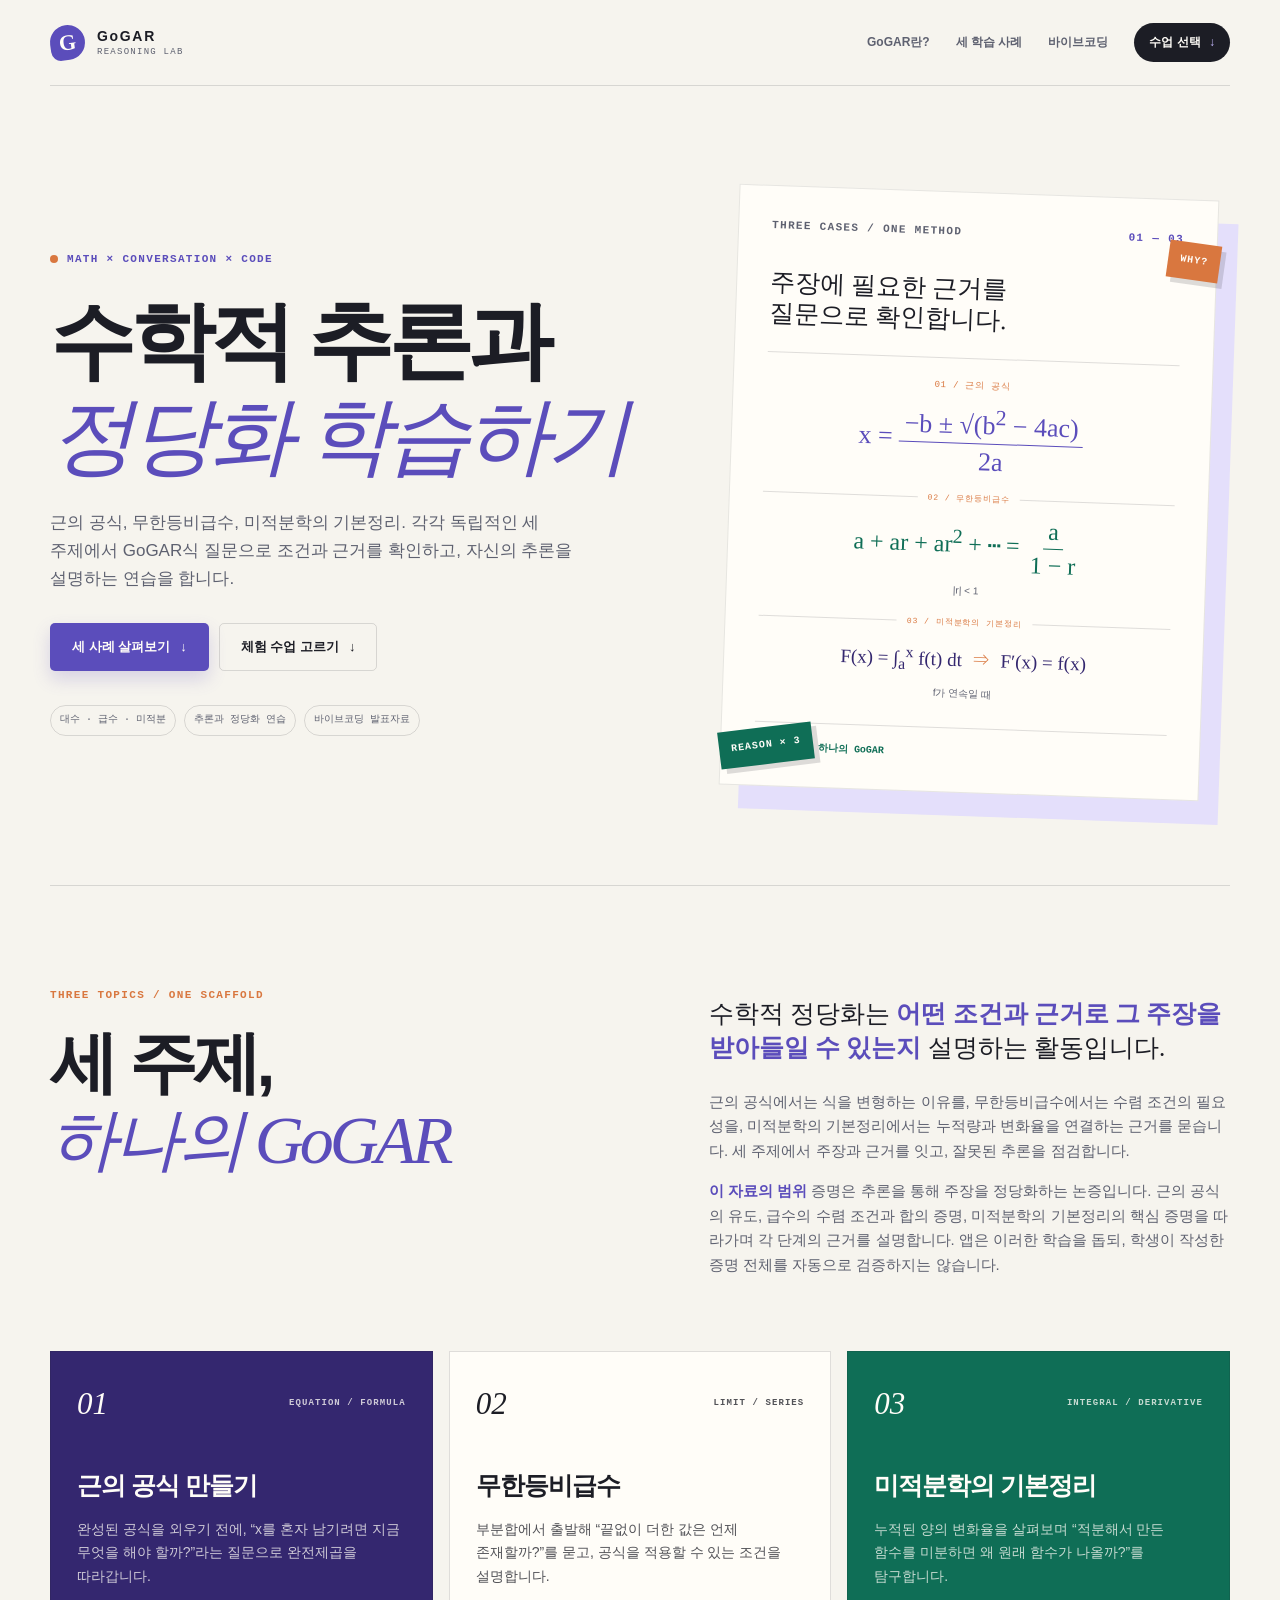
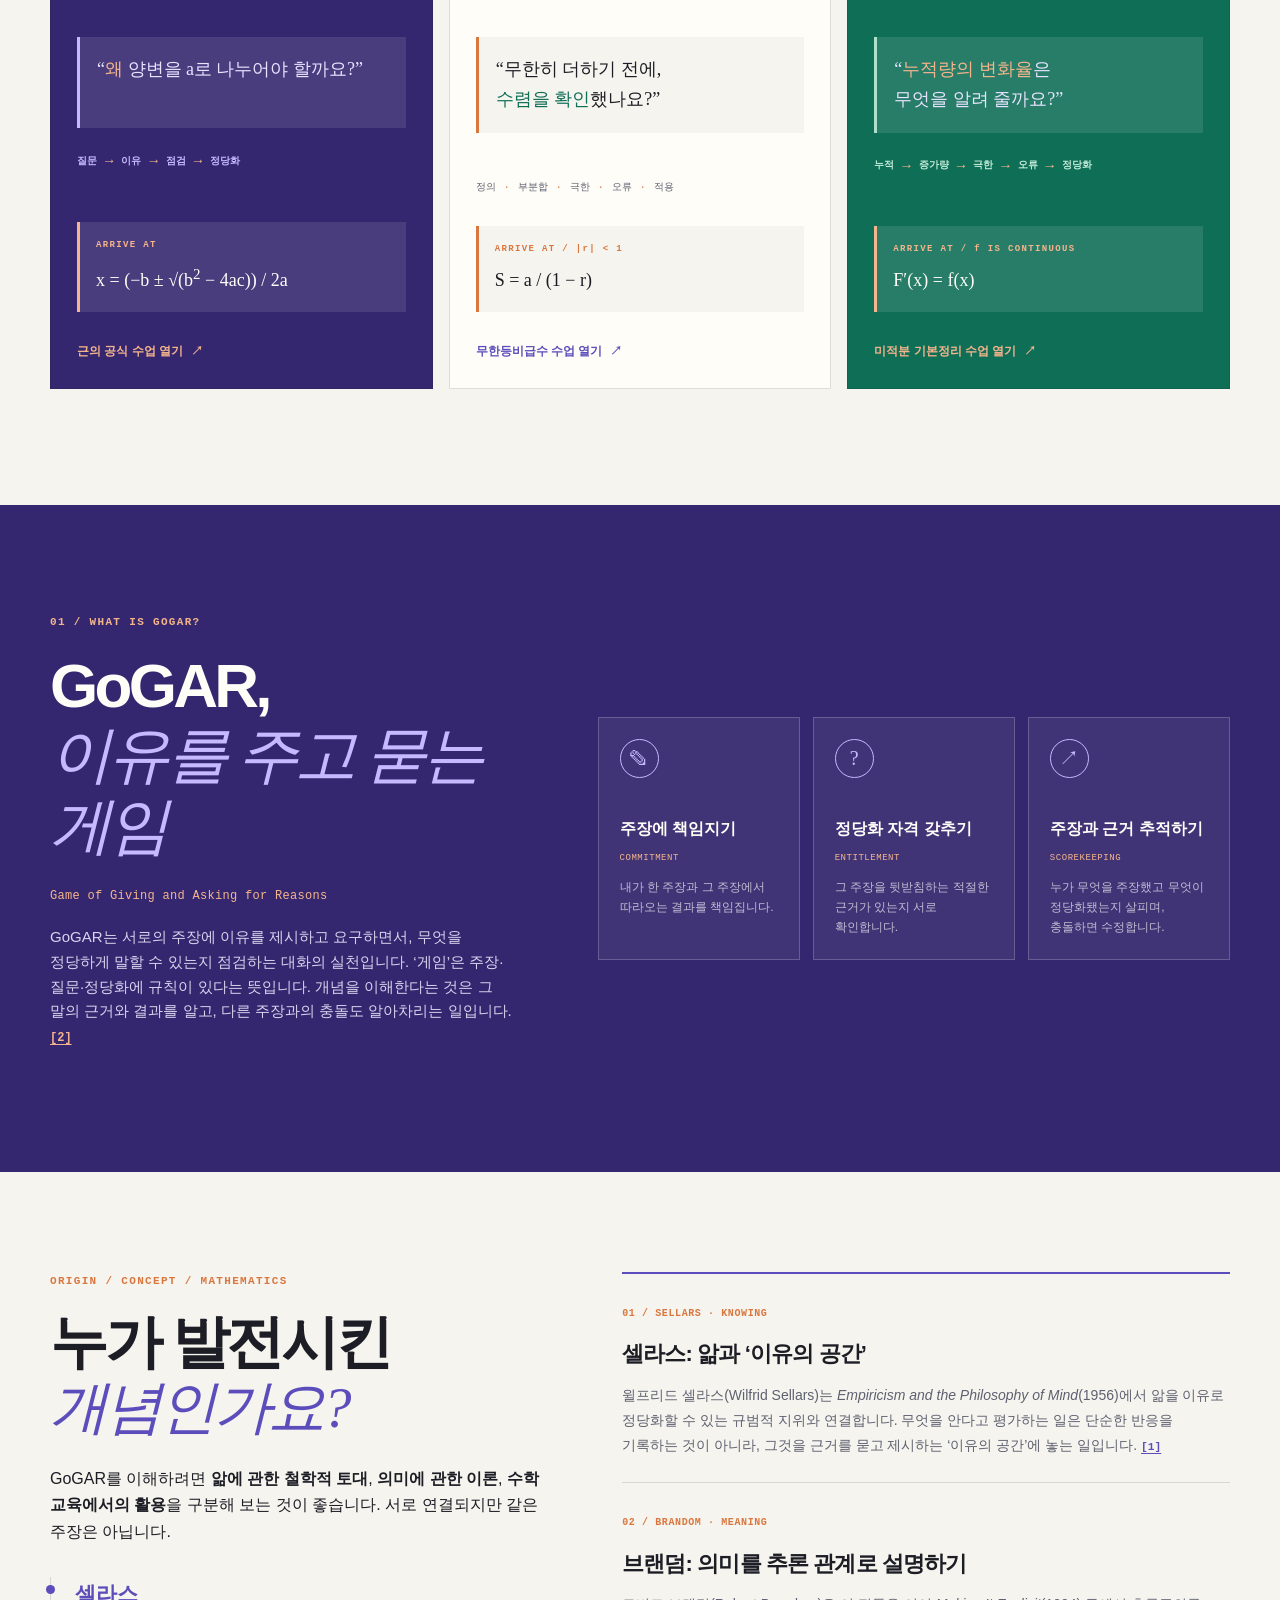
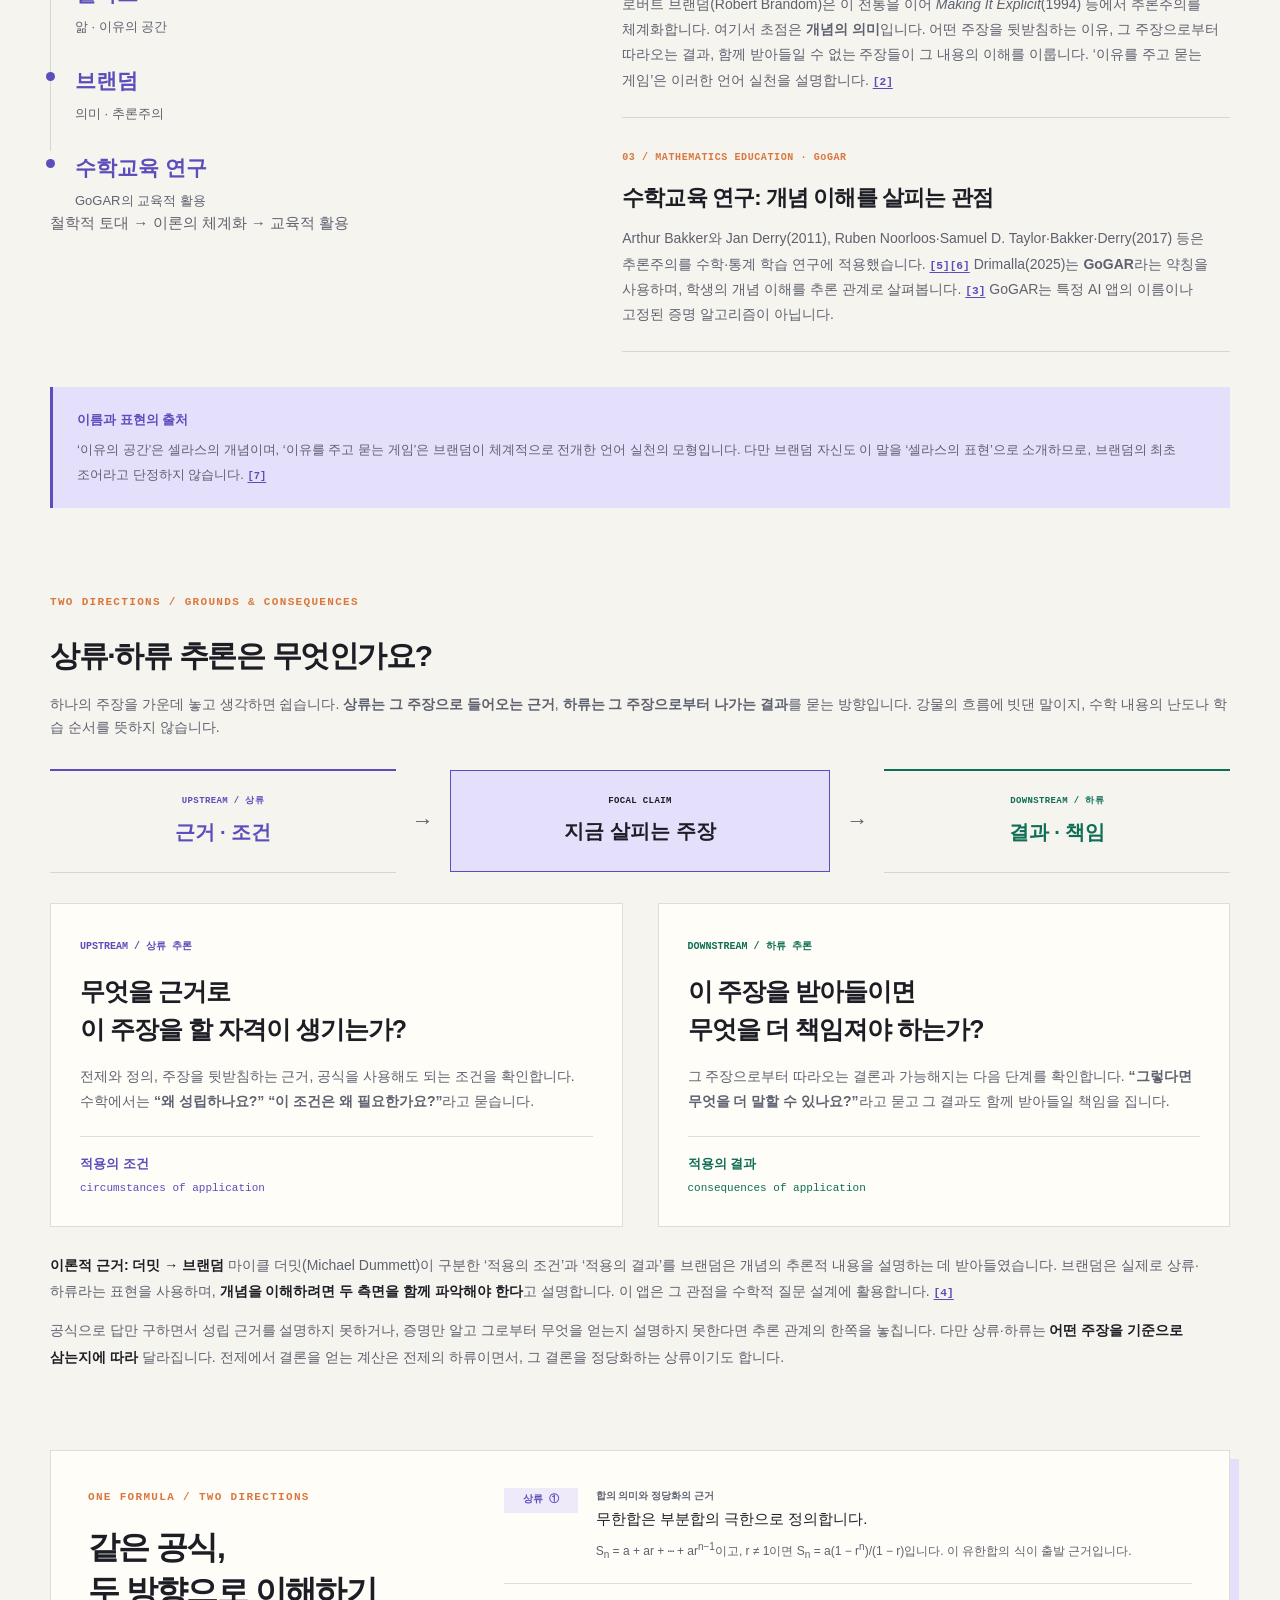
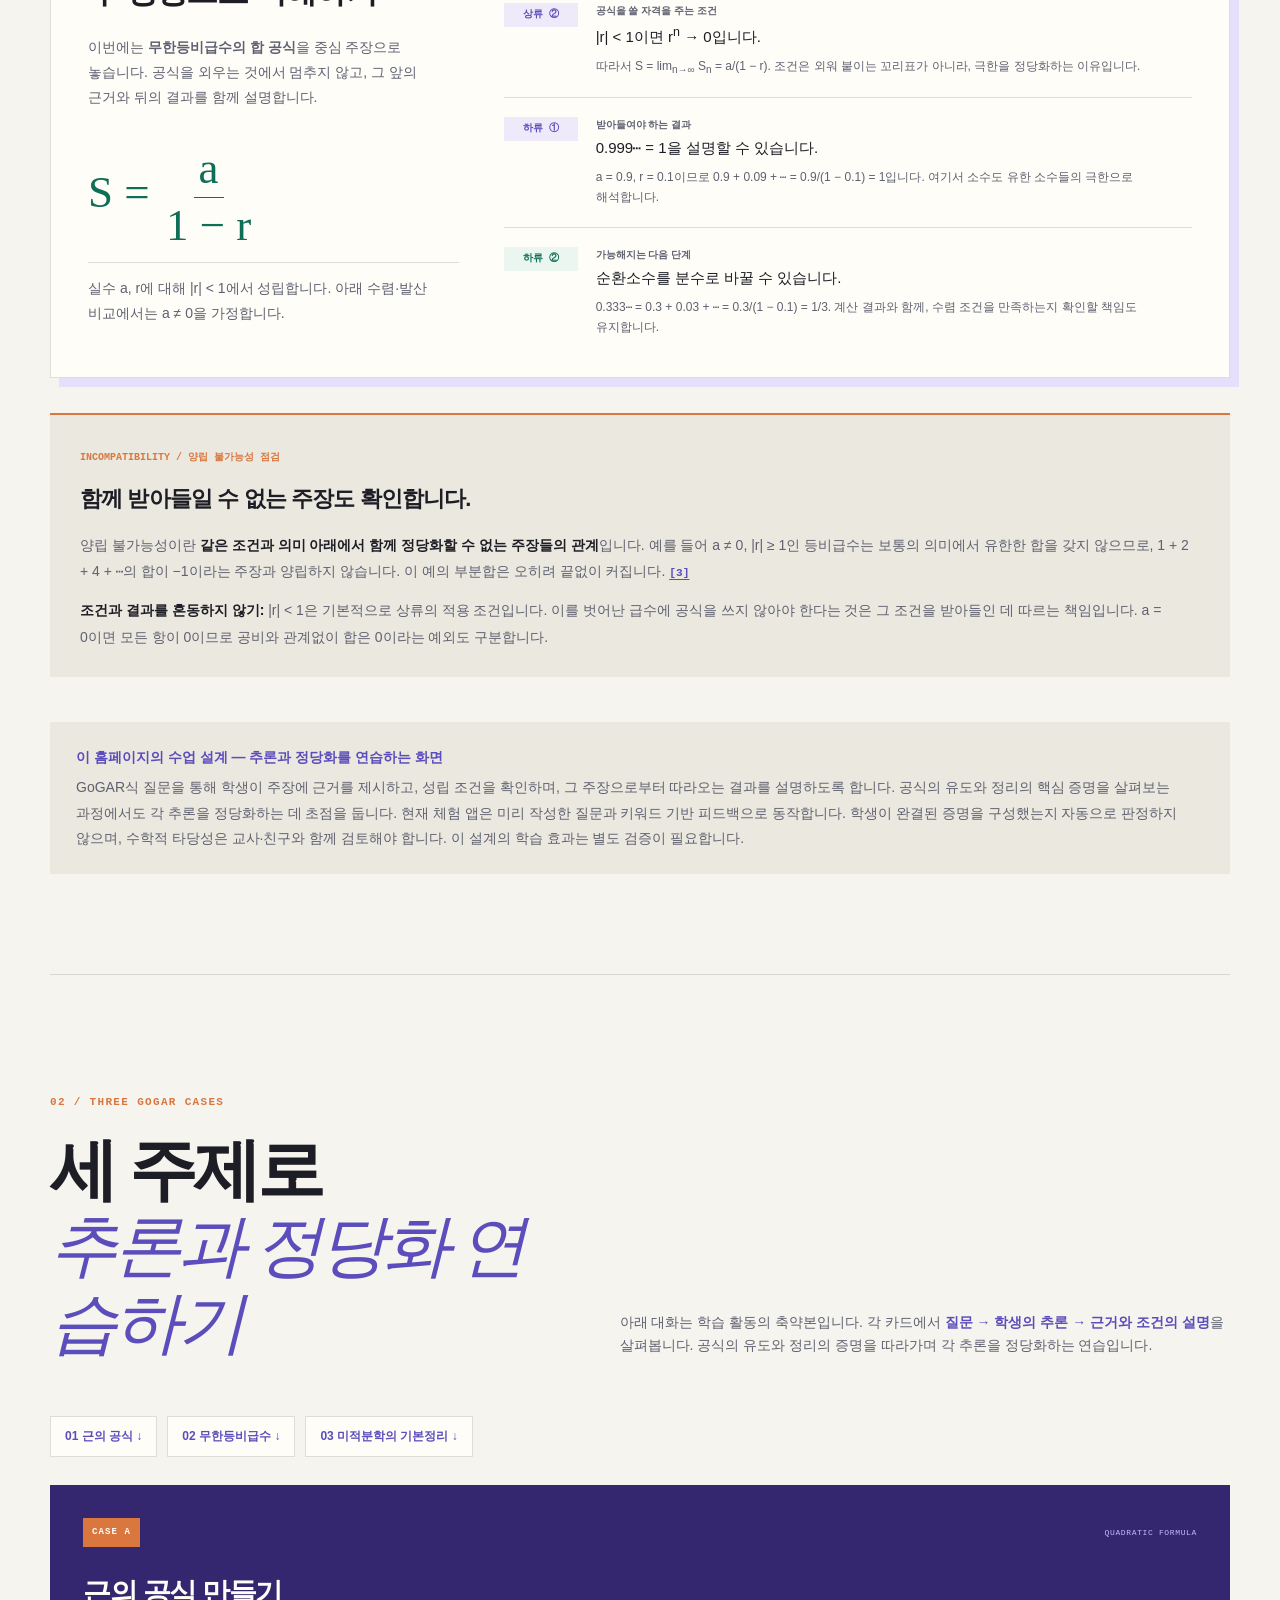
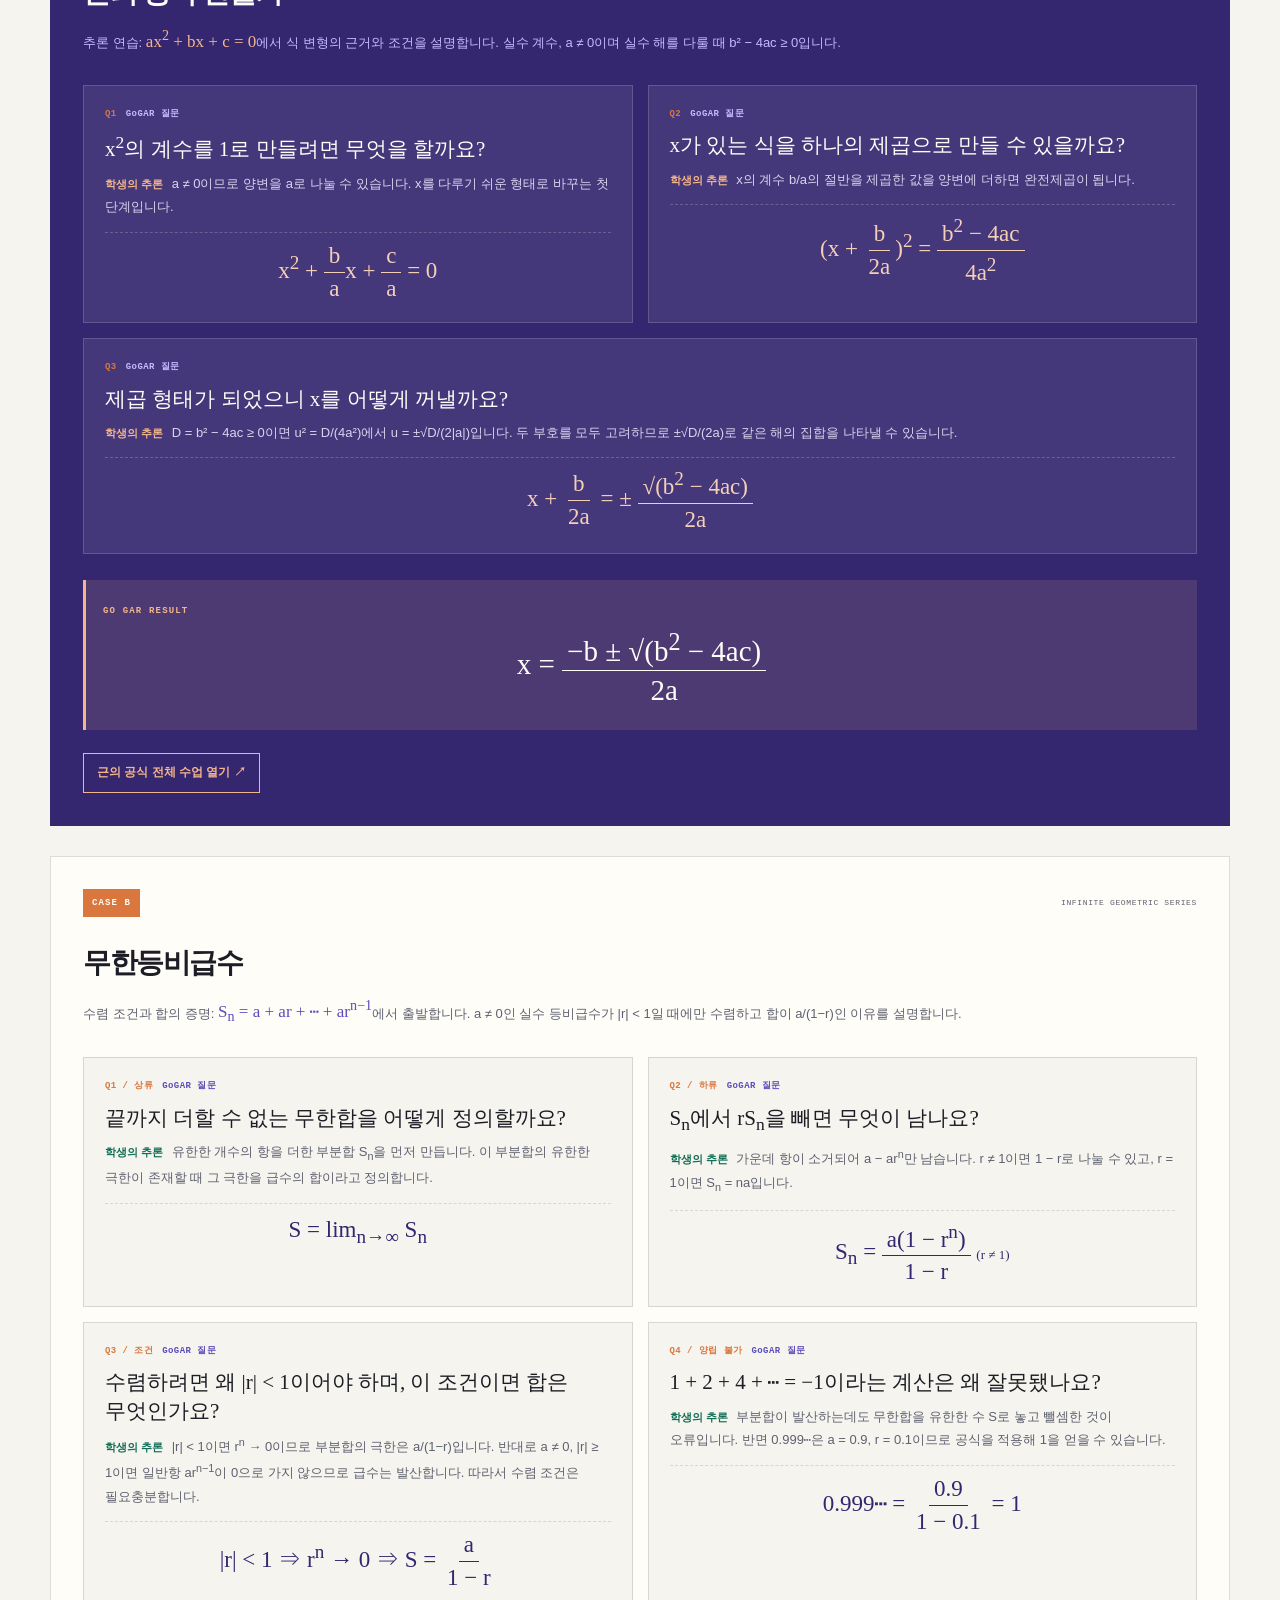
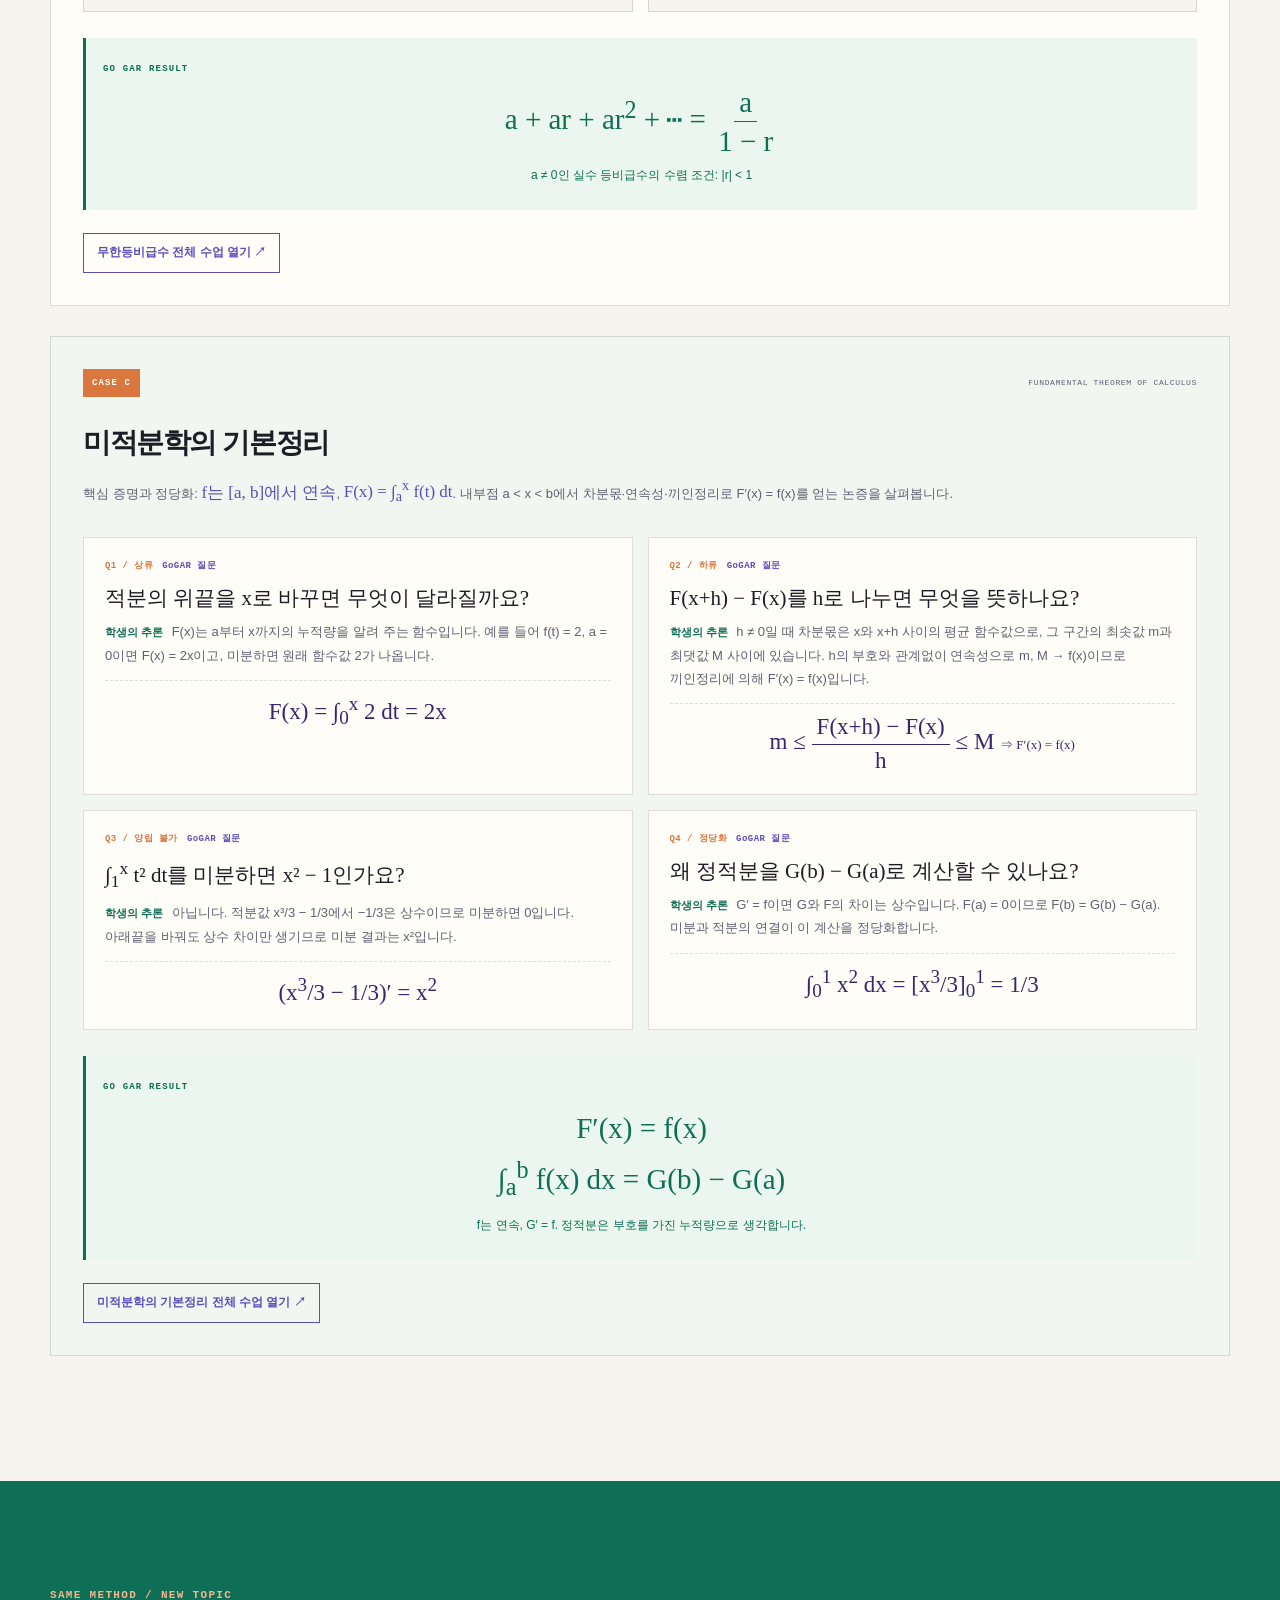
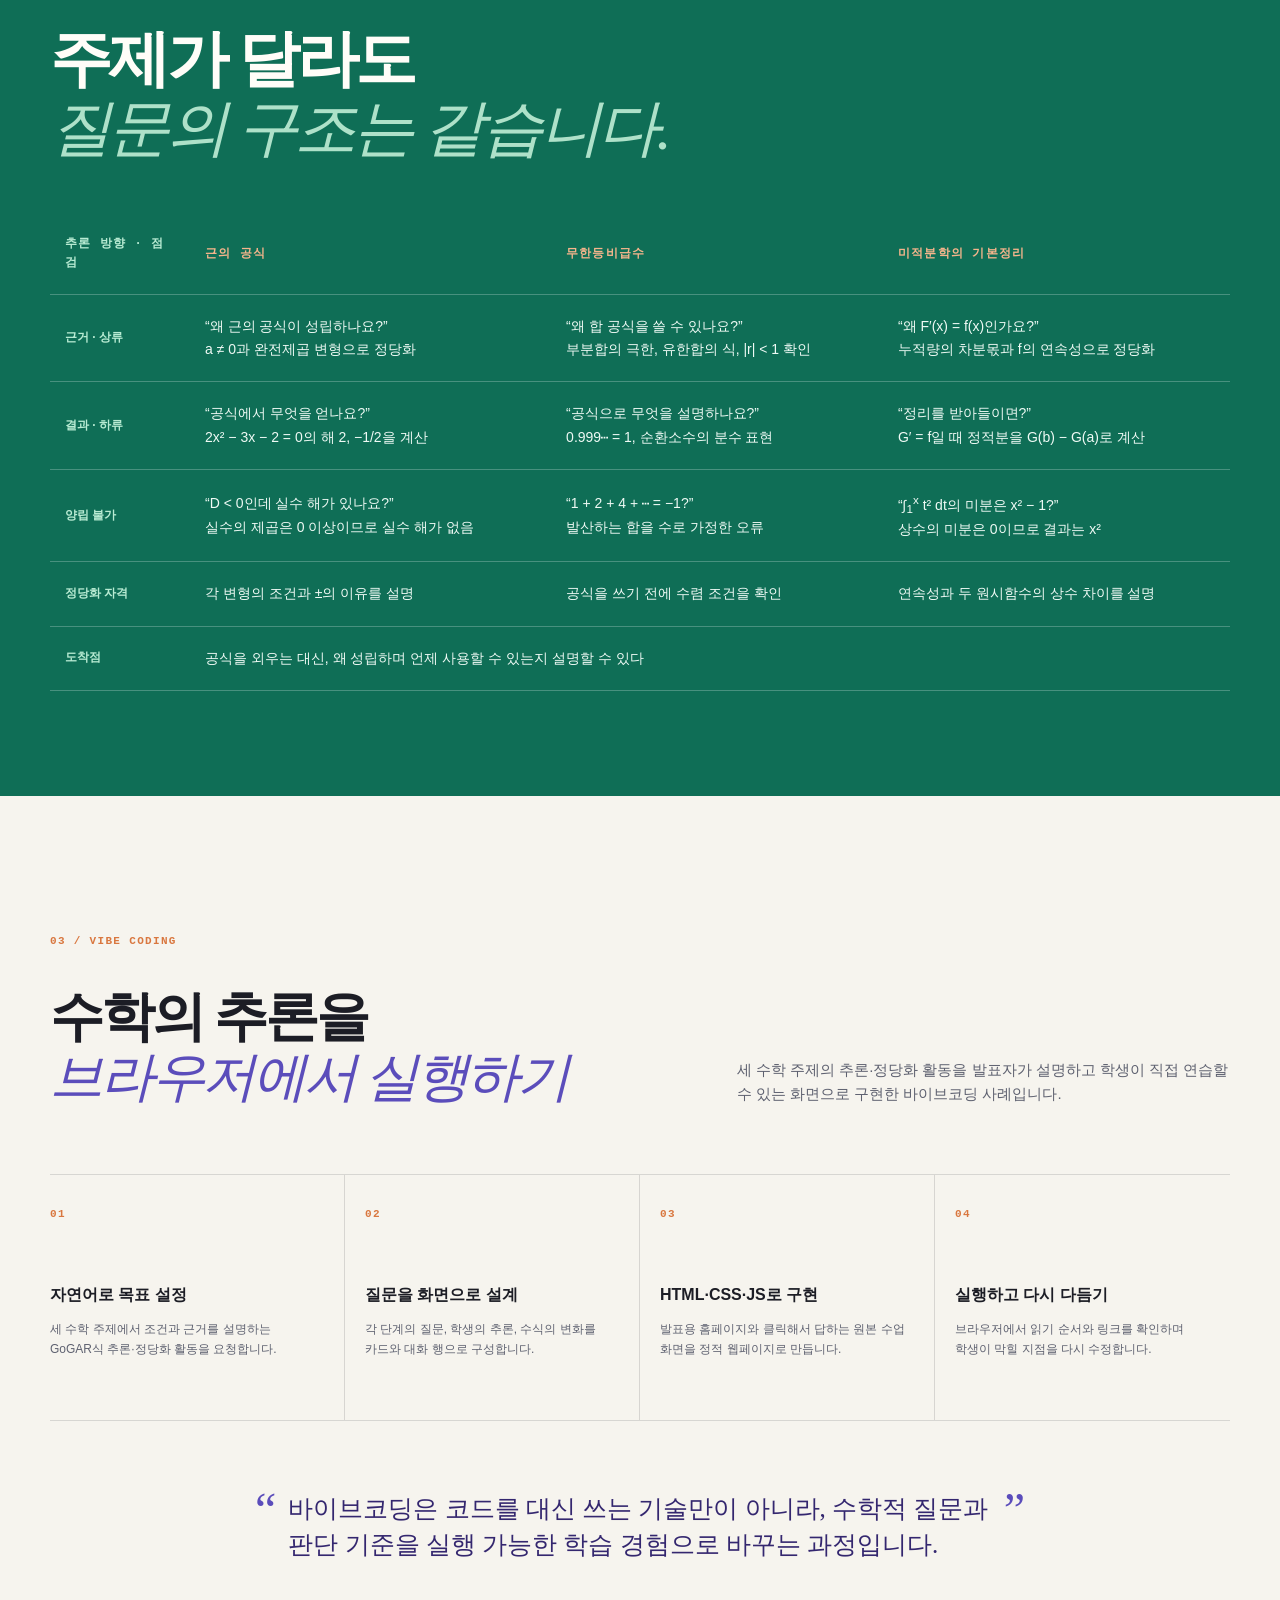
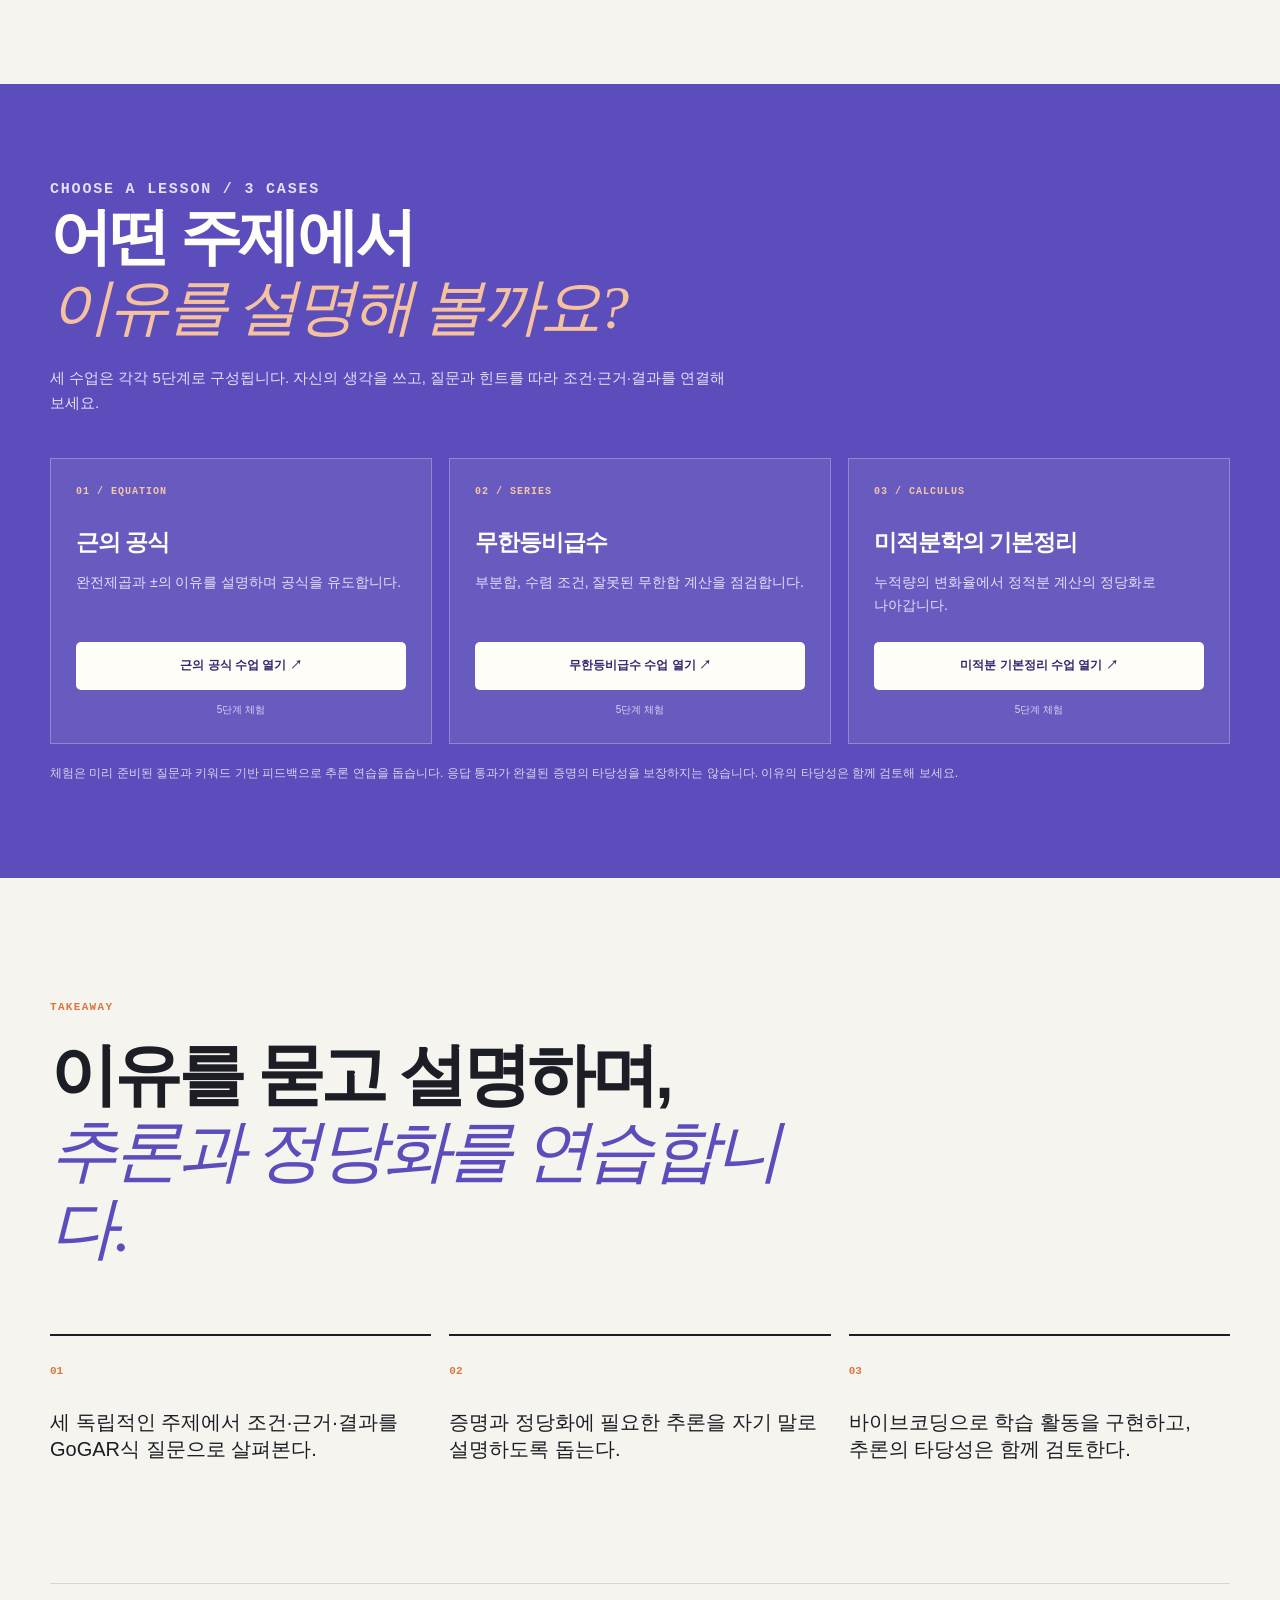
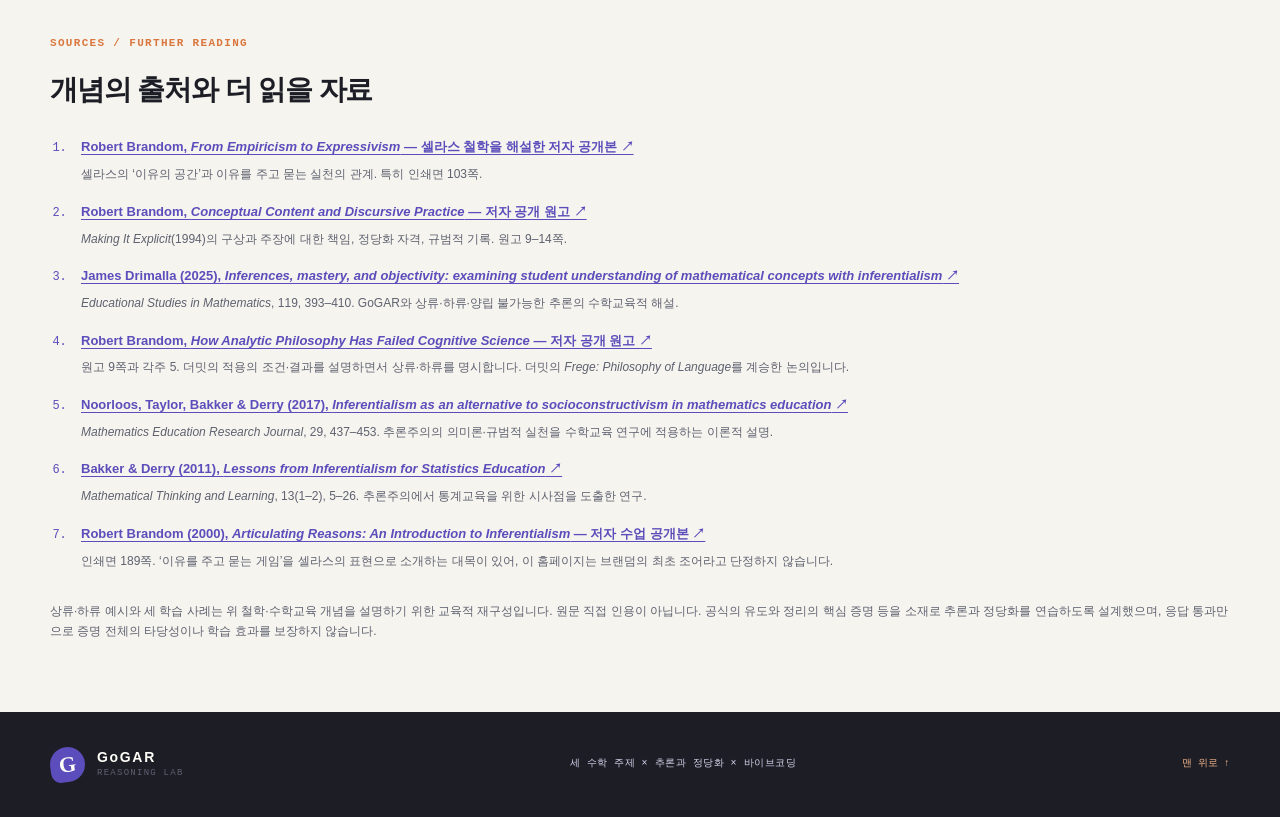
==== commit ab4eb9ea: "Align GoGAR homepage with reviewed presentation" ====
--- a/gogar/index.html
+++ b/gogar/index.html
@@ -6,7 +6,7 @@
   <meta name="description" content="바이브코딩으로 수학적 추론과 정당화를 학습합니다. 세 수학 주제에서 GoGAR식 질문으로 조건과 근거, 결과를 설명하는 연습을 합니다.">
   <title>GoGAR Reasoning Lab | 바이브코딩으로 수학적 추론과 정당화 학습하기</title>
   <link rel="icon" href="favicon.svg" type="image/svg+xml">
-  <link rel="stylesheet" href="styles.css?v=gogar-theory-20261019-r3">
+  <link rel="stylesheet" href="styles.css?v=gogar-review-20261021">
 </head>
 <body>
   <div class="site-shell">
@@ -98,7 +98,7 @@
           <h3>미적분학의 기본정리</h3>
           <p class="route-lede">누적된 양의 변화율을 살펴보며 “적분해서 만든 함수를 미분하면 왜 원래 함수가 나올까?”를 탐구합니다.</p>
           <div class="question-quote">“<span>누적량의 변화율</span>은<br>무엇을 알려 줄까요?”</div>
-          <div class="flow-line" aria-label="미적분학의 기본정리 GoGAR 다섯 단계"><span>누적</span><b>→</b><span>증가량</span><b>→</b><span>극한</span><b>→</b><span>정당화</span></div>
+          <div class="flow-line" aria-label="미적분학의 기본정리 GoGAR 다섯 단계"><span>누적</span><b>→</b><span>증가량</span><b>→</b><span>극한</span><b>→</b><span>오류</span><b>→</b><span>정당화</span></div>
           <div class="route-result route-result-dark"><span>ARRIVE AT / f IS CONTINUOUS</span><strong>F′(x) = f(x)</strong></div>
           <a class="text-link" href="ftc-lesson.html?v=20261019-ftc2">미적분 기본정리 수업 열기 <span>↗</span></a>
         </article>
@@ -132,11 +132,11 @@
           <div class="origin-notes">
             <article><span>01 / SELLARS · KNOWING</span><h3>셀라스: 앎과 ‘이유의 공간’</h3><p>윌프리드 셀라스(Wilfrid Sellars)는 <cite>Empiricism and the Philosophy of Mind</cite>(1956)에서 앎을 이유로 정당화할 수 있는 규범적 지위와 연결합니다. 무엇을 안다고 평가하는 일은 단순한 반응을 기록하는 것이 아니라, 그것을 근거를 묻고 제시하는 ‘이유의 공간’에 놓는 일입니다. <a class="concept-cite" href="#gogar-source-1" aria-label="출처 1 보기">[1]</a></p></article>
             <article><span>02 / BRANDOM · MEANING</span><h3>브랜덤: 의미를 추론 관계로 설명하기</h3><p>로버트 브랜덤(Robert Brandom)은 이 전통을 이어 <cite>Making It Explicit</cite>(1994) 등에서 추론주의를 체계화합니다. 여기서 초점은 <strong>개념의 의미</strong>입니다. 어떤 주장을 뒷받침하는 이유, 그 주장으로부터 따라오는 결과, 함께 받아들일 수 없는 주장들이 그 내용의 이해를 이룹니다. ‘이유를 주고 묻는 게임’은 이러한 언어 실천을 설명합니다. <a class="concept-cite" href="#gogar-source-2" aria-label="출처 2 보기">[2]</a></p></article>
-            <article><span>03 / MATHEMATICS EDUCATION · GoGAR</span><h3>수학교육 연구: 개념 이해를 살피는 관점</h3><p>Arthur Bakker와 Jan Derry(2011), Ruben Noorloos·Samuel D. Taylor·Bakker·Derry(2017) 등은 추론주의를 수학·통계 학습 연구에 적용했습니다. 이 연구 흐름에서는 <strong>GoGAR</strong>라는 약칭을 사용하며 학생이 주장을 정당화하고 서로의 이유를 점검하는 활동을 분석합니다. GoGAR는 특정 AI 앱의 이름이나 고정된 증명 알고리즘이 아닙니다. <a class="concept-cite" href="#gogar-source-5" aria-label="출처 5 보기">[5]</a><a class="concept-cite" href="#gogar-source-6" aria-label="출처 6 보기">[6]</a><a class="concept-cite" href="#gogar-source-3" aria-label="출처 3 보기">[3]</a></p></article>
-          </div>
-        </div>
-
-        <p class="attribution-note reveal"><strong>이름과 표현의 출처</strong> ‘이유의 공간’은 셀라스의 개념이며, ‘이유를 주고 묻는 게임’은 브랜덤이 체계적으로 전개한 언어 실천의 모형입니다. 다만 브랜덤 자신도 이 말을 ‘셀라스의 표현’으로 소개하므로, 브랜덤의 최초 조어라고 단정하지 않습니다. <a class="concept-cite" href="#gogar-source-7" aria-label="출처 7 보기">[7]</a> 이 홈페이지의 이전 소개 문구인 <strong>‘안다는 것은, 연결할 수 있다는 것’은 설명용 슬로건이지 두 철학자의 직접 인용이 아닙니다.</strong></p>
+            <article><span>03 / MATHEMATICS EDUCATION · GoGAR</span><h3>수학교육 연구: 개념 이해를 살피는 관점</h3><p>Arthur Bakker와 Jan Derry(2011), Ruben Noorloos·Samuel D. Taylor·Bakker·Derry(2017) 등은 추론주의를 수학·통계 학습 연구에 적용했습니다. <a class="concept-cite" href="#gogar-source-5" aria-label="출처 5 보기">[5]</a><a class="concept-cite" href="#gogar-source-6" aria-label="출처 6 보기">[6]</a> Drimalla(2025)는 <strong>GoGAR</strong>라는 약칭을 사용하며, 학생의 개념 이해를 추론 관계로 살펴봅니다. <a class="concept-cite" href="#gogar-source-3" aria-label="출처 3 보기">[3]</a> GoGAR는 특정 AI 앱의 이름이나 고정된 증명 알고리즘이 아닙니다.</p></article>
+          </div>
+        </div>
+
+        <p class="attribution-note reveal"><strong>이름과 표현의 출처</strong> ‘이유의 공간’은 셀라스의 개념이며, ‘이유를 주고 묻는 게임’은 브랜덤이 체계적으로 전개한 언어 실천의 모형입니다. 다만 브랜덤 자신도 이 말을 ‘셀라스의 표현’으로 소개하므로, 브랜덤의 최초 조어라고 단정하지 않습니다. <a class="concept-cite" href="#gogar-source-7" aria-label="출처 7 보기">[7]</a></p>
 
         <div class="inference-heading reveal" id="inference-directions">
           <p class="section-kicker">TWO DIRECTIONS / GROUNDS &amp; CONSEQUENCES</p>
@@ -229,8 +229,8 @@
               <thead><tr><th scope="col">추론 방향 · 점검</th><th scope="col">근의 공식</th><th scope="col">무한등비급수</th><th scope="col">미적분학의 기본정리</th></tr></thead>
               <tbody>
                 <tr><th scope="row">근거 · 상류</th><td>“왜 근의 공식이 성립하나요?”<br>a ≠ 0과 완전제곱 변형으로 정당화</td><td>“왜 합 공식을 쓸 수 있나요?”<br>부분합의 극한, 유한합의 식, |r| &lt; 1 확인</td><td>“왜 F′(x) = f(x)인가요?”<br>누적량의 차분몫과 f의 연속성으로 정당화</td></tr>
-                <tr><th scope="row">결과 · 하류</th><td>“공식에서 무엇을 얻나요?”<br>x² − 3x + 2 = 0의 해 1, 2를 계산</td><td>“공식으로 무엇을 설명하나요?”<br>0.999⋯ = 1, 순환소수의 분수 표현</td><td>“정리를 받아들이면?”<br>G′ = f일 때 정적분을 G(b) − G(a)로 계산</td></tr>
-                <tr><th scope="row">양립 불가</th><td>“u² = 4이니 u = 2만 가능?”<br>u = −2도 가능하므로 ±가 필요</td><td>“1 + 2 + 4 + ⋯ = −1?”<br>발산하는 합을 수로 가정한 오류</td><td>“∫<sub>1</sub><sup>x</sup> t² dt의 미분은 x² − 1?”<br>상수의 미분은 0이므로 결과는 x²</td></tr>
+                <tr><th scope="row">결과 · 하류</th><td>“공식에서 무엇을 얻나요?”<br>2x² − 3x − 2 = 0의 해 2, −1/2을 계산</td><td>“공식으로 무엇을 설명하나요?”<br>0.999⋯ = 1, 순환소수의 분수 표현</td><td>“정리를 받아들이면?”<br>G′ = f일 때 정적분을 G(b) − G(a)로 계산</td></tr>
+                <tr><th scope="row">양립 불가</th><td>“D &lt; 0인데 실수 해가 있나요?”<br>실수의 제곱은 0 이상이므로 실수 해가 없음</td><td>“1 + 2 + 4 + ⋯ = −1?”<br>발산하는 합을 수로 가정한 오류</td><td>“∫<sub>1</sub><sup>x</sup> t² dt의 미분은 x² − 1?”<br>상수의 미분은 0이므로 결과는 x²</td></tr>
                 <tr><th scope="row">정당화 자격</th><td>각 변형의 조건과 ±의 이유를 설명</td><td>공식을 쓰기 전에 수렴 조건을 확인</td><td>연속성과 두 원시함수의 상수 차이를 설명</td></tr>
                 <tr><th scope="row">도착점</th><td colspan="3">공식을 외우는 대신, 왜 성립하며 언제 사용할 수 있는지 설명할 수 있다</td></tr>
               </tbody>
@@ -243,7 +243,7 @@
         <div class="vibe-heading reveal">
           <p class="section-kicker">03 / VIBE CODING</p>
           <h2 id="vibe-title">수학의 추론을<br><em>브라우저에서 실행하기</em></h2>
-          <p>이 홈페이지는 세 수학 주제의 추론·정당화 활동을 발표자가 설명하고 학생이 직접 연습할 수 있는 화면으로 구현한 바이브코딩 사례입니다.</p>
+          <p>세 수학 주제의 추론·정당화 활동을 발표자가 설명하고 학생이 직접 연습할 수 있는 화면으로 구현한 바이브코딩 사례입니다.</p>
         </div>
         <div class="vibe-timeline reveal reveal-delay-1">
           <article class="timeline-item"><span class="timeline-number">01</span><div><h3>자연어로 목표 설정</h3><p>세 수학 주제에서 조건과 근거를 설명하는 GoGAR식 추론·정당화 활동을 요청합니다.</p></div></article>
@@ -258,9 +258,9 @@
         <div class="content-width demo-inner demo-inner-three">
           <div class="reveal"><p class="section-kicker light-kicker">CHOOSE A LESSON / 3 CASES</p><h2 id="demo-title">어떤 주제에서<br><em>이유를 설명해 볼까요?</em></h2><p>세 수업은 각각 5단계로 구성됩니다. 자신의 생각을 쓰고, 질문과 힌트를 따라 조건·근거·결과를 연결해 보세요.</p></div>
           <div class="demo-lesson-grid">
-            <article class="demo-action reveal"><span class="lesson-topic-number">01 / EQUATION</span><h3>근의 공식</h3><p>완전제곱과 ±의 이유를 설명하며 공식을 유도합니다.</p><a class="button button-light" href="quadratic-lesson.html">근의 공식 수업 열기 ↗</a><small>첨부 자료 기반 · 5단계</small></article>
-            <article class="demo-action reveal"><span class="lesson-topic-number">02 / SERIES</span><h3>무한등비급수</h3><p>부분합, 수렴 조건, 잘못된 무한합 계산을 점검합니다.</p><a class="button button-light" href="series-lesson.html?v=20261019-r2">무한등비급수 수업 열기 ↗</a><small>첨부 자료 기반 · 5단계</small></article>
-            <article class="demo-action reveal"><span class="lesson-topic-number">03 / CALCULUS</span><h3>미적분학의 기본정리</h3><p>누적량의 변화율에서 정적분 계산의 정당화로 나아갑니다.</p><a class="button button-light" href="ftc-lesson.html?v=20261019-ftc2">미적분 기본정리 수업 열기 ↗</a><small>첨부 자료 기반 · 5단계</small></article>
+            <article class="demo-action reveal"><span class="lesson-topic-number">01 / EQUATION</span><h3>근의 공식</h3><p>완전제곱과 ±의 이유를 설명하며 공식을 유도합니다.</p><a class="button button-light" href="quadratic-lesson.html">근의 공식 수업 열기 ↗</a><small>5단계 체험</small></article>
+            <article class="demo-action reveal"><span class="lesson-topic-number">02 / SERIES</span><h3>무한등비급수</h3><p>부분합, 수렴 조건, 잘못된 무한합 계산을 점검합니다.</p><a class="button button-light" href="series-lesson.html?v=20261019-r2">무한등비급수 수업 열기 ↗</a><small>5단계 체험</small></article>
+            <article class="demo-action reveal"><span class="lesson-topic-number">03 / CALCULUS</span><h3>미적분학의 기본정리</h3><p>누적량의 변화율에서 정적분 계산의 정당화로 나아갑니다.</p><a class="button button-light" href="ftc-lesson.html?v=20261019-ftc2">미적분 기본정리 수업 열기 ↗</a><small>5단계 체험</small></article>
           </div>
           <p class="demo-footnote">체험은 미리 준비된 질문과 키워드 기반 피드백으로 추론 연습을 돕습니다. 응답 통과가 완결된 증명의 타당성을 보장하지는 않습니다. 이유의 타당성은 함께 검토해 보세요.</p>
         </div>
--- a/gogar/styles.css
+++ b/gogar/styles.css
@@ -271,7 +271,7 @@
 .vibe-section { padding-top: 120px; padding-bottom: 120px; }
 .vibe-heading { display: grid; grid-template-columns: 1fr .8fr; gap: 70px; align-items: end; margin-bottom: 67px; }
 .vibe-heading .section-kicker { grid-column: 1 / -1; margin-bottom: -35px; }
-.vibe-heading h2 { margin-bottom: 0; }
+.vibe-heading h2 { margin-bottom: 0; font-size: clamp(40px, 4.2vw, 54px); word-break: keep-all; }
 .vibe-heading > p:last-child { margin: 0; color: var(--ink-soft); font-size: 15px; word-break: keep-all; }
 .vibe-timeline { display: grid; grid-template-columns: repeat(4, 1fr); border-top: 1px solid var(--line); border-bottom: 1px solid var(--line); }
 .timeline-item { min-height: 245px; padding: 24px 20px 26px 0; border-right: 1px solid var(--line); }
@@ -306,7 +306,7 @@
 .takeaway-grid { display: grid; grid-template-columns: repeat(3, 1fr); gap: 18px; }
 .takeaway-grid > div { padding-top: 20px; border-top: 2px solid var(--ink); }
 .takeaway-grid strong { color: var(--orange); font-family: var(--mono); font-size: 11px; }
-.takeaway-grid p { margin: 26px 0 0; font-family: var(--serif); font-size: 20px; line-height: 1.35; word-break: keep-all; }
+.takeaway-grid p { margin: 26px 0 0; font-family: var(--sans); font-size: 20px; line-height: 1.35; word-break: keep-all; }
 .site-footer { color: #d9d4ee; background: var(--ink); }
 .footer-inner { min-height: 105px; display: flex; align-items: center; justify-content: space-between; gap: 20px; }
 .footer-brand { color: var(--white); }
